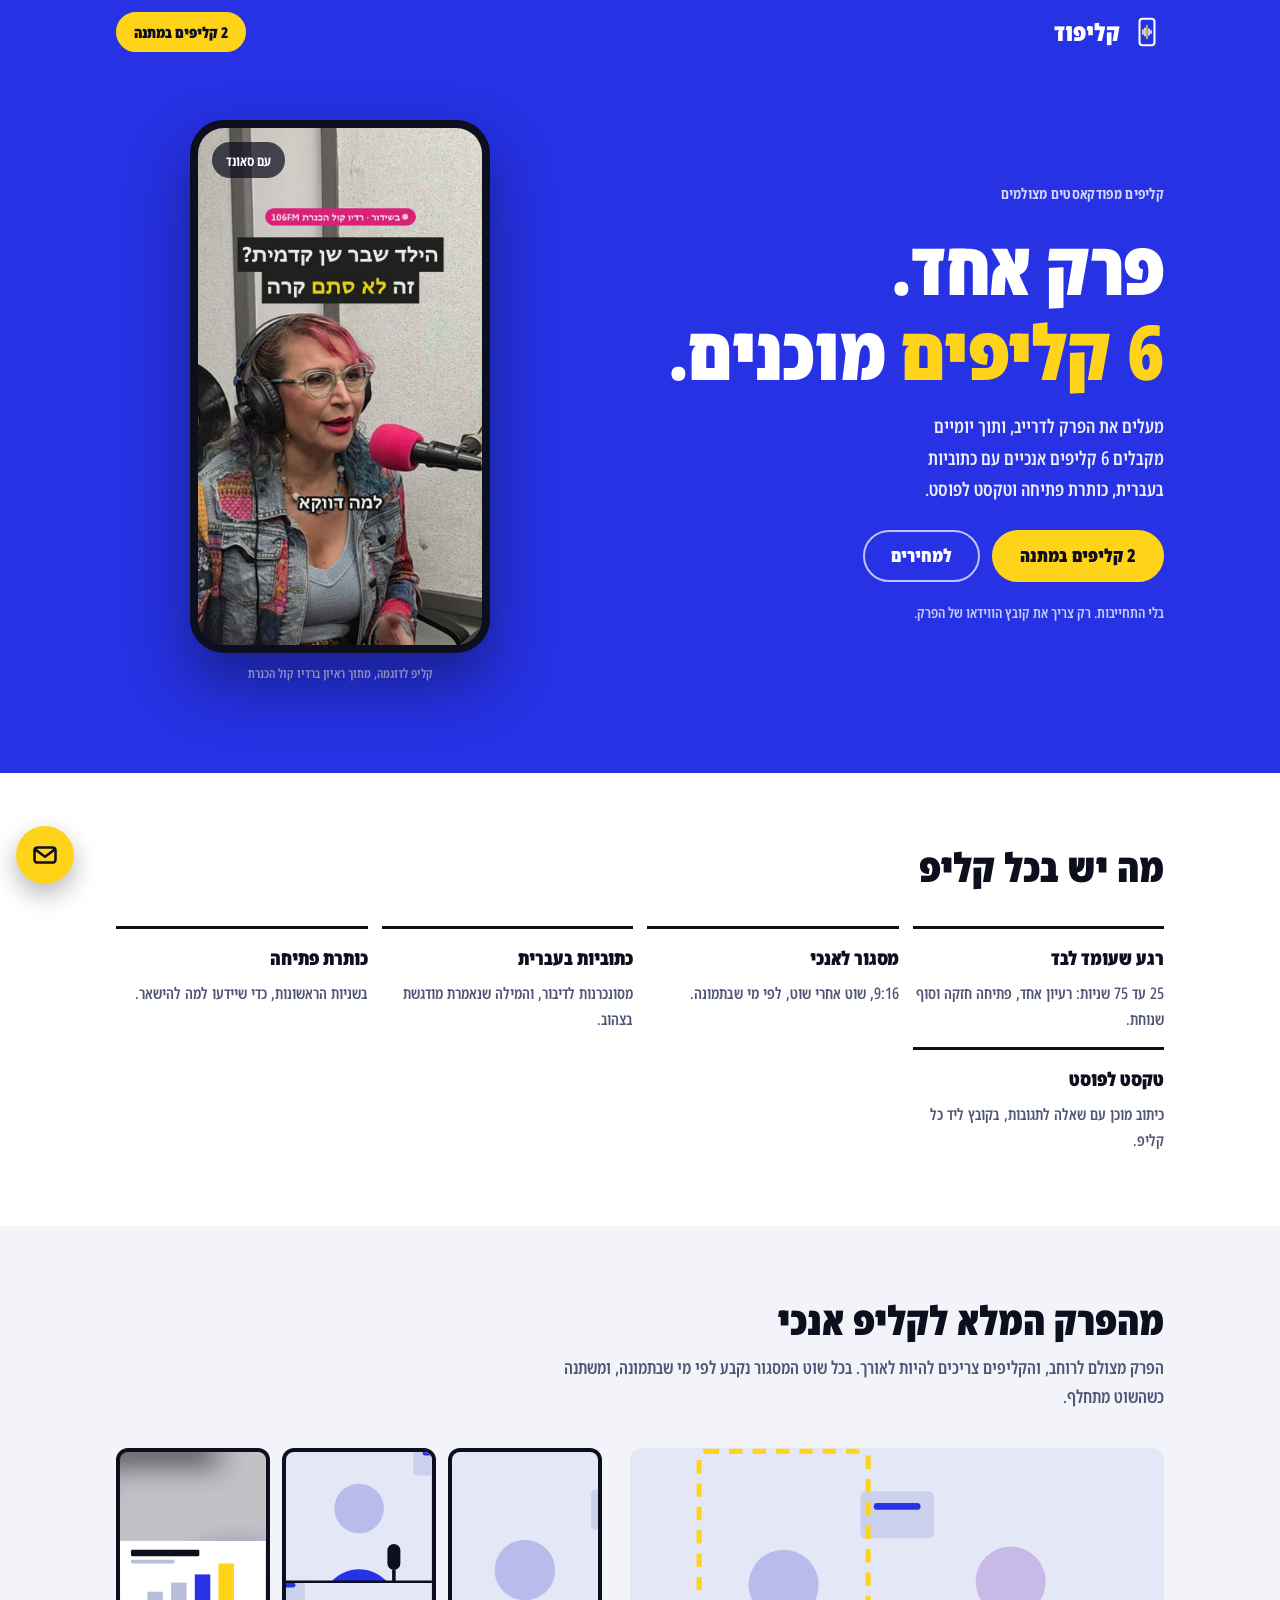
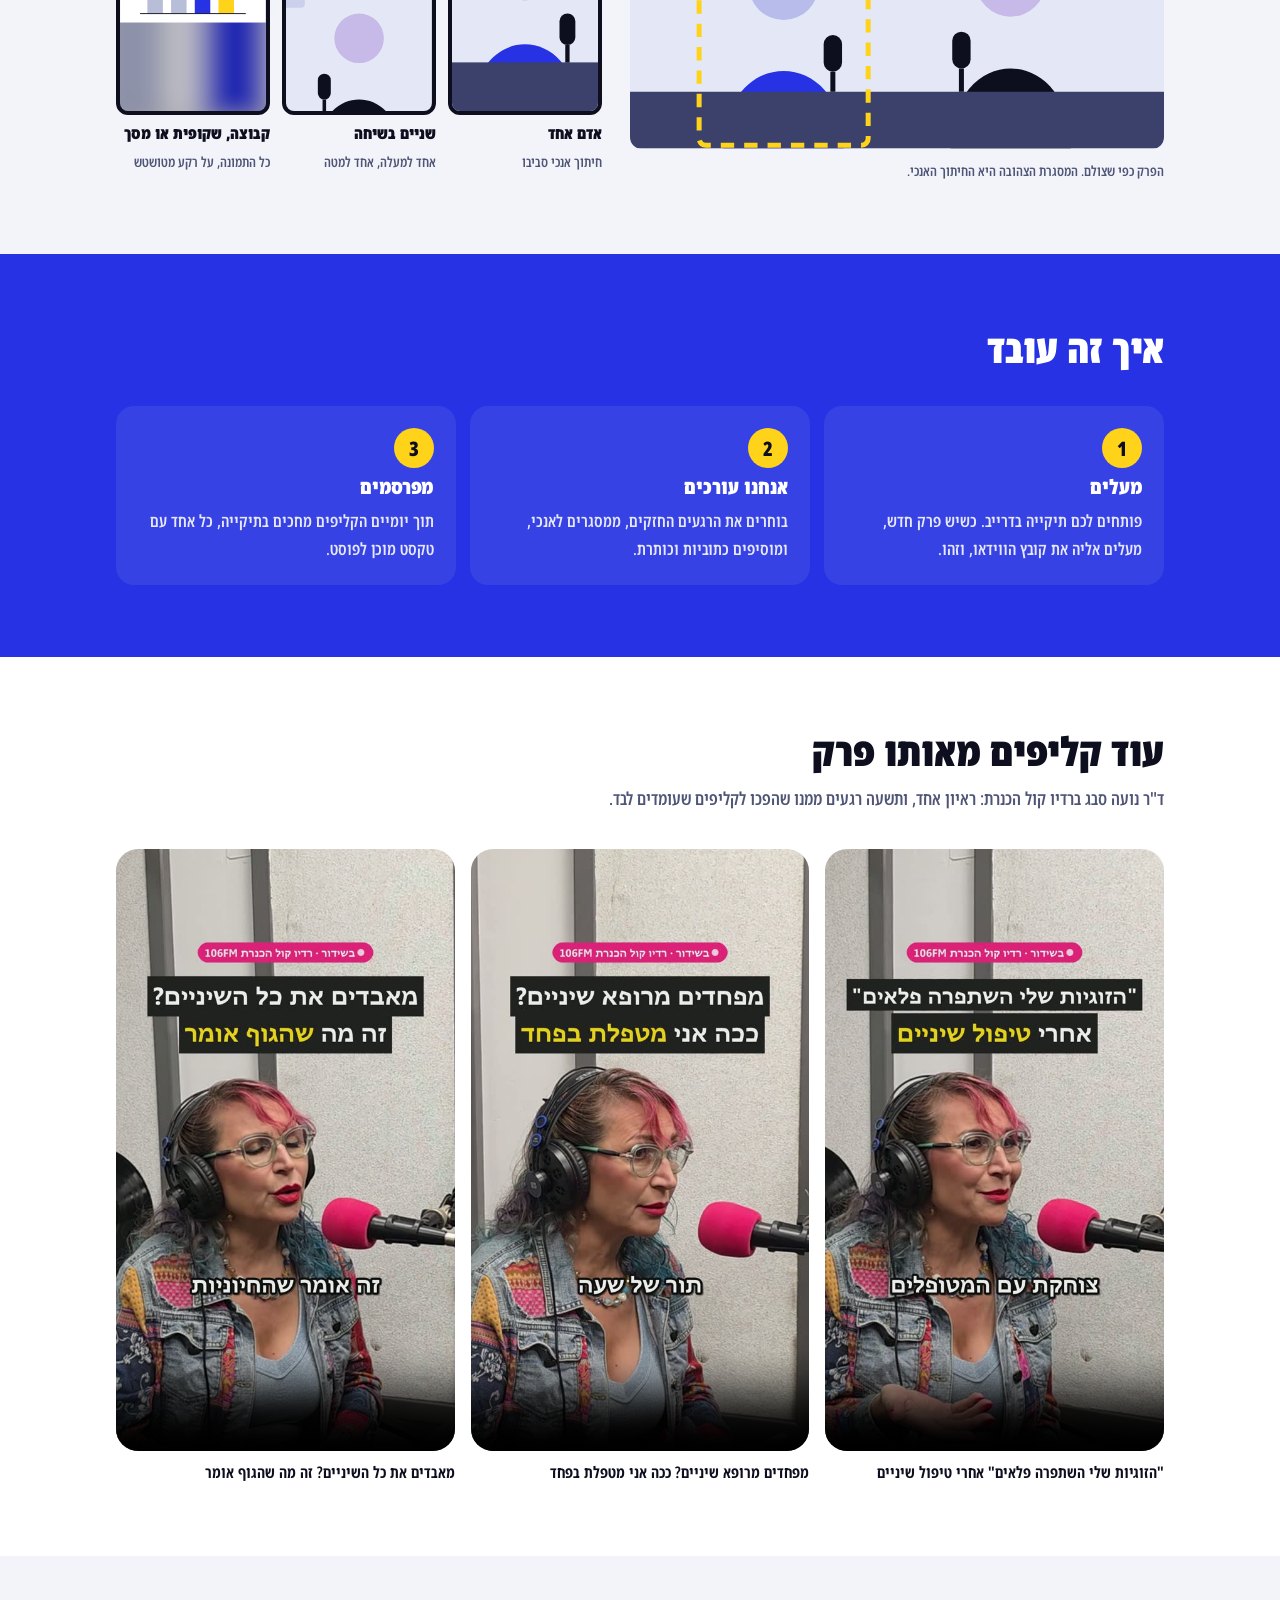
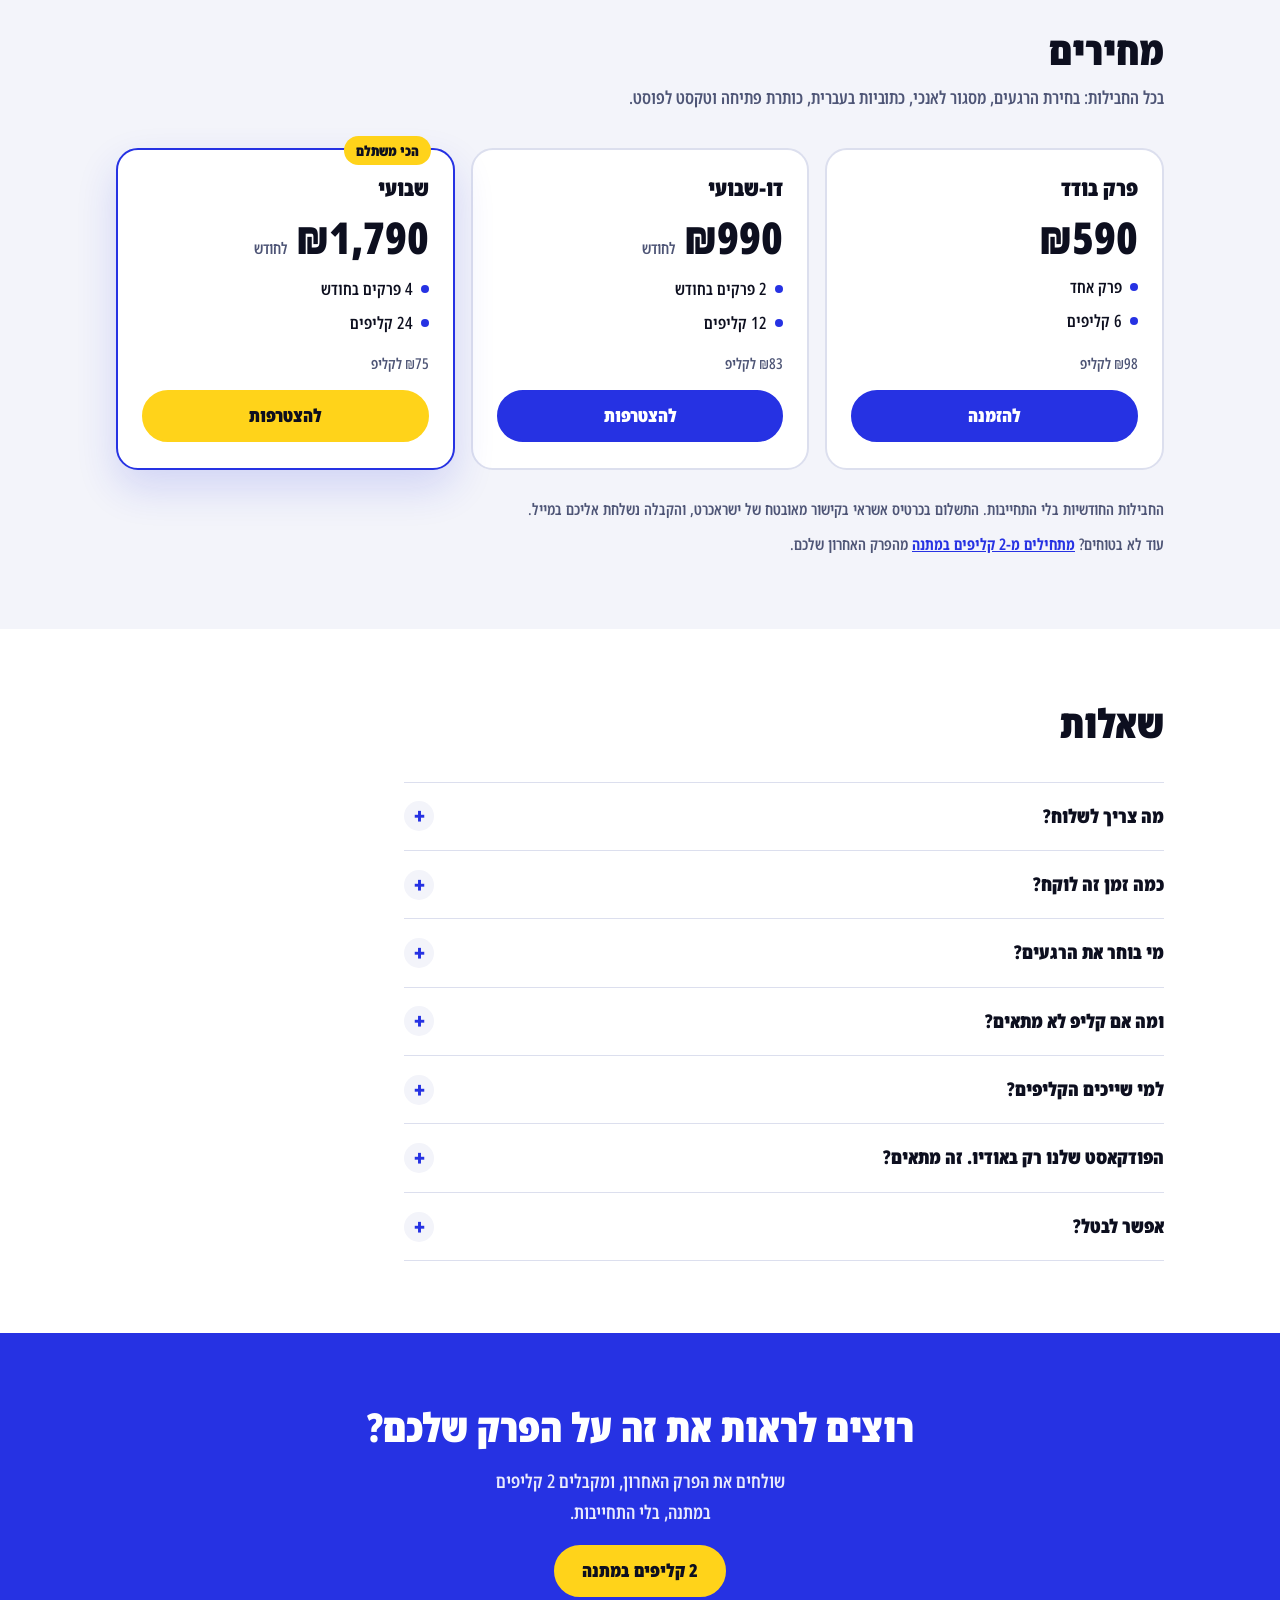
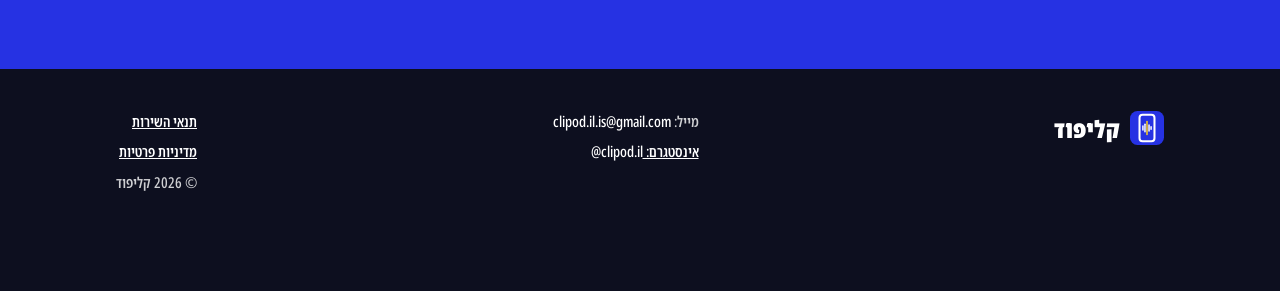
==== index.html @ c5bbbc9f "Show three more Radio Kinneret clips as samples Co-Authored-By: Claude Opus 5.5 <noreply@anthropic.c" ====
<!doctype html>
<html lang="he" dir="rtl">
<head>
<meta charset="utf-8">
<meta name="viewport" content="width=device-width, initial-scale=1, viewport-fit=cover">
<title>קליפוד | קליפים מפודקאסטים</title>
<meta name="description" content="פרק אחד מהפודקאסט, 6 קליפים אנכיים מוכנים לרילס: הרגעים החזקים, מסגור לאנכי, כתוביות בעברית, כותרת פתיחה וטקסט לפוסט. 2 קליפים ראשונים במתנה.">
<meta name="theme-color" content="#2632E3">
<!-- Link previews (WhatsApp, Facebook) need the full address of the image. -->
<meta property="og:type" content="website">
<meta property="og:locale" content="he_IL">
<meta property="og:title" content="קליפוד | פרק אחד. 6 קליפים מוכנים.">
<meta property="og:description" content="קליפים אנכיים מפודקאסטים מצולמים, עם כתוביות בעברית. 2 קליפים ראשונים במתנה.">
<meta property="og:image" content="https://itaysebag.github.io/clipod/img/og.png">
<meta property="og:url" content="https://itaysebag.github.io/clipod/">
<meta property="og:image:width" content="1200">
<meta property="og:image:height" content="630">
<link rel="icon" href="img/mark.svg" type="image/svg+xml">
<link rel="preload" href="fonts/NotoSansHebrew-900.ttf" as="font" type="font/ttf" crossorigin>
<link rel="stylesheet" href="style.css">
</head>
<body>

<header class="topbar">
  <div class="wrap">
    <a class="brand" href="#top"><img src="img/mark.svg" alt="" width="34" height="34">קליפוד</a>
    <a class="btn small" data-demo href="mailto:clipod.il.is@gmail.com">2 קליפים במתנה</a>
  </div>
</header>

<main id="top">

<section class="hero">
  <div class="wrap">
    <div class="hero-copy">
      <p class="eyebrow">קליפים מפודקאסטים מצולמים</p>
      <h1>פרק אחד.<br><mark>6 קליפים</mark> מוכנים.</h1>
      <p class="sub">מעלים את הפרק לדרייב, ותוך יומיים מקבלים 6 קליפים אנכיים עם כתוביות בעברית, כותרת פתיחה וטקסט לפוסט.</p>
      <div class="ctas">
        <a class="btn" data-demo href="mailto:clipod.il.is@gmail.com">2 קליפים במתנה</a>
        <a class="btn ghost" href="#prices">למחירים</a>
      </div>
      <p class="fine">בלי התחייבות. רק צריך את קובץ הווידאו של הפרק.</p>
    </div>

    <figure class="phone">
      <div class="screen">
        <video id="sample" src="clips/radio.mp4" poster="img/radio-poster.jpg" autoplay muted loop playsinline
          aria-label="קליפ לדוגמה מפודקאסט: הילד שבר שן קדמית? זה לא סתם קרה"></video>
        <button class="sound" id="sound" type="button" aria-pressed="false">עם סאונד</button>
      </div>
      <figcaption>קליפ לדוגמה, מתוך ראיון ברדיו קול הכנרת</figcaption>
    </figure>
  </div>
</section>

<section class="band white" aria-labelledby="what-h">
  <div class="wrap">
    <div class="head"><h2 id="what-h">מה יש בכל קליפ</h2></div>
    <div class="features">
      <div class="feature"><b>רגע שעומד לבד</b><span>25 עד 75 שניות: רעיון אחד, פתיחה חזקה וסוף שנוחת.</span></div>
      <div class="feature"><b>מסגור לאנכי</b><span>9:16, שוט אחרי שוט, לפי מי שבתמונה.</span></div>
      <div class="feature"><b>כתוביות בעברית</b><span>מסונכרנות לדיבור, והמילה שנאמרת מודגשת בצהוב.</span></div>
      <div class="feature"><b>כותרת פתיחה</b><span>בשניות הראשונות, כדי שיידעו למה להישאר.</span></div>
      <div class="feature"><b>טקסט לפוסט</b><span>כיתוב מוכן עם שאלה לתגובות, בקובץ ליד כל קליפ.</span></div>
    </div>
  </div>
</section>

<section class="band light" aria-labelledby="frame-h">
  <div class="wrap">
    <div class="head">
      <h2 id="frame-h">מהפרק המלא לקליפ אנכי</h2>
      <p>הפרק מצולם לרוחב, והקליפים צריכים להיות לאורך. בכל שוט המסגור נקבע לפי מי שבתמונה, ומשתנה כשהשוט מתחלף.</p>
    </div>

    <svg width="0" height="0" style="position:absolute" aria-hidden="true" focusable="false">
      <defs>
        <symbol id="scene" viewBox="0 0 320 180">
          <rect width="320" height="180" fill="#E4E7F6"/>
          <rect x="138" y="26" width="44" height="28" rx="3" fill="#CBD0EC"/>
          <rect x="146" y="33" width="28" height="4" rx="2" fill="#2632E3"/>
          <path d="M56 180 C56 118 128 118 128 180 Z" fill="#2632E3"/>
          <circle cx="92" cy="82" r="21" fill="#B7BCEB"/>
          <path d="M192 180 C192 116 264 116 264 180 Z" fill="#0D0F1F"/>
          <circle cx="228" cy="80" r="21" fill="#C7B9E8"/>
          <rect y="146" width="320" height="34" fill="#3B416B"/>
          <rect x="116" y="112" width="11" height="22" rx="5.5" fill="#0D0F1F"/>
          <line x1="121.5" y1="134" x2="121.5" y2="146" stroke="#0D0F1F" stroke-width="3"/>
          <rect x="193" y="110" width="11" height="22" rx="5.5" fill="#0D0F1F"/>
          <line x1="198.5" y1="132" x2="198.5" y2="146" stroke="#0D0F1F" stroke-width="3"/>
        </symbol>
        <symbol id="slide" viewBox="0 0 320 180">
          <rect width="320" height="180" fill="#FFFFFF"/>
          <rect x="24" y="20" width="150" height="14" rx="3" fill="#0D0F1F"/>
          <rect x="24" y="42" width="96" height="8" rx="3" fill="#B8BDD8"/>
          <rect x="60" y="112" width="34" height="48" fill="#B8BDD8"/>
          <rect x="112" y="92" width="34" height="68" fill="#B8BDD8"/>
          <rect x="164" y="74" width="34" height="86" fill="#2632E3"/>
          <rect x="216" y="50" width="34" height="110" fill="#FFD31A"/>
          <line x1="44" y1="160" x2="276" y2="160" stroke="#0D0F1F" stroke-width="2"/>
        </symbol>
        <filter id="soft" x="-20%" y="-20%" width="140%" height="140%"><feGaussianBlur stdDeviation="7"/></filter>
      </defs>
    </svg>

    <div class="reframe">
      <figure class="wide" style="margin:0">
        <svg viewBox="0 0 320 180" role="img" aria-label="פריים מהפרק המלא, מצולם לרוחב: שני אנשים ליד שולחן עם מיקרופונים">
          <use href="#scene" width="320" height="180"/>
          <rect x="41.4" y="2" width="101.25" height="176" fill="none" stroke="#FFD31A" stroke-width="3" stroke-dasharray="8 6" rx="4"/>
        </svg>
        <figcaption class="cap">הפרק כפי שצולם. המסגרת הצהובה היא החיתוך האנכי.</figcaption>
      </figure>

      <div class="outs">
        <div class="out">
          <svg viewBox="41.4 0 101.25 180" role="img" aria-label="קליפ אנכי ממוקד באדם אחד"><use href="#scene" width="320" height="180"/></svg>
          <b>אדם אחד</b><span>חיתוך אנכי סביבו</span>
        </div>
        <div class="out">
          <svg viewBox="0 0 90 160" role="img" aria-label="קליפ אנכי עם שני הדוברים, אחד מעל השני">
            <svg x="0" y="0" width="90" height="80" viewBox="30 34 123.75 110" preserveAspectRatio="xMidYMid slice"><use href="#scene" width="320" height="180"/></svg>
            <svg x="0" y="80" width="90" height="80" viewBox="166 32 123.75 110" preserveAspectRatio="xMidYMid slice"><use href="#scene" width="320" height="180"/></svg>
            <line x1="0" y1="80" x2="90" y2="80" stroke="#0D0F1F" stroke-width="1.5"/>
          </svg>
          <b>שניים בשיחה</b><span>אחד למעלה, אחד למטה</span>
        </div>
        <div class="out">
          <svg viewBox="0 0 90 160" role="img" aria-label="קליפ אנכי עם שקופית שלמה במרכז, על רקע מטושטש שלה">
            <svg x="-30" y="-10" width="150" height="180" viewBox="100 0 120 180" preserveAspectRatio="xMidYMid slice"><g filter="url(#soft)"><use href="#slide" width="320" height="180"/></g></svg>
            <rect width="90" height="160" fill="#0D0F1F" opacity="0.25"/>
            <svg x="0" y="54.7" width="90" height="50.6" viewBox="0 0 320 180"><use href="#slide" width="320" height="180"/></svg>
          </svg>
          <b>קבוצה, שקופית או מסך</b><span>כל התמונה, על רקע מטושטש</span>
        </div>
      </div>
    </div>
  </div>
</section>

<section class="band blue" aria-labelledby="how-h">
  <div class="wrap">
    <div class="head"><h2 id="how-h">איך זה עובד</h2></div>
    <ol class="steps">
      <li><h3>מעלים</h3><p>פותחים לכם תיקייה בדרייב. כשיש פרק חדש, מעלים אליה את קובץ הווידאו, וזהו.</p></li>
      <li><h3>אנחנו עורכים</h3><p>בוחרים את הרגעים החזקים, ממסגרים לאנכי, ומוסיפים כתוביות וכותרת.</p></li>
      <li><h3>מפרסמים</h3><p>תוך יומיים הקליפים מחכים בתיקייה, כל אחד עם טקסט מוכן לפוסט.</p></li>
    </ol>
  </div>
</section>

<!-- Samples: finished clips from one episode. Each loads only when it's played (under 8 MB each). -->
<section class="band white" id="samples" aria-labelledby="samples-h">
  <div class="wrap">
    <div class="head">
      <h2 id="samples-h">עוד קליפים מאותו פרק</h2>
      <p>ד"ר נועה סבג ברדיו קול הכנרת: ראיון אחד, ותשעה רגעים ממנו שהפכו לקליפים שעומדים לבד.</p>
    </div>
    <div class="samples">
      <figure class="sample">
        <video src="clips/relationship.mp4" poster="img/relationship.jpg" playsinline controls preload="none"></video>
        <figcaption>"הזוגיות שלי השתפרה פלאים" אחרי טיפול שיניים</figcaption>
      </figure>
      <figure class="sample">
        <video src="clips/fear.mp4" poster="img/fear.jpg" playsinline controls preload="none"></video>
        <figcaption>מפחדים מרופא שיניים? ככה אני מטפלת בפחד</figcaption>
      </figure>
      <figure class="sample">
        <video src="clips/all-teeth.mp4" poster="img/all-teeth.jpg" playsinline controls preload="none"></video>
        <figcaption>מאבדים את כל השיניים? זה מה שהגוף אומר</figcaption>
      </figure>
    </div>
  </div>
</section>

<section class="band light" id="prices" aria-labelledby="prices-h">
  <div class="wrap">
    <div class="head">
      <h2 id="prices-h">מחירים</h2>
      <p>בכל החבילות: בחירת הרגעים, מסגור לאנכי, כתוביות בעברית, כותרת פתיחה וטקסט לפוסט.</p>
    </div>
    <div class="plans">
      <div class="plan">
        <h3>פרק בודד</h3>
        <div class="price"><b>₪590</b></div>
        <ul><li>פרק אחד</li><li>6 קליפים</li></ul>
        <p class="per">₪98 לקליפ</p>
        <a class="btn dark" data-pay="single" data-name="פרק בודד" href="mailto:clipod.il.is@gmail.com">להזמנה</a>
      </div>
      <div class="plan">
        <h3>דו-שבועי</h3>
        <div class="price"><b>₪990</b><span>לחודש</span></div>
        <ul><li>2 פרקים בחודש</li><li>12 קליפים</li></ul>
        <p class="per">₪83 לקליפ</p>
        <a class="btn dark" data-pay="biweekly" data-name="דו-שבועי" href="mailto:clipod.il.is@gmail.com">להצטרפות</a>
      </div>
      <div class="plan best">
        <span class="badge">הכי משתלם</span>
        <h3>שבועי</h3>
        <div class="price"><b>₪1,790</b><span>לחודש</span></div>
        <ul><li>4 פרקים בחודש</li><li>24 קליפים</li></ul>
        <p class="per">₪75 לקליפ</p>
        <a class="btn" data-pay="weekly" data-name="שבועי" href="mailto:clipod.il.is@gmail.com">להצטרפות</a>
      </div>
    </div>
    <div class="after-plans">
      <p>החבילות החודשיות בלי התחייבות. התשלום בכרטיס אשראי בקישור מאובטח של ישראכרט, והקבלה נשלחת אליכם במייל.</p>
      <p>עוד לא בטוחים? <a data-demo href="mailto:clipod.il.is@gmail.com">מתחילים מ-2 קליפים במתנה</a> מהפרק האחרון שלכם.</p>
    </div>
  </div>
</section>

<section class="band white" aria-labelledby="faq-h">
  <div class="wrap">
    <div class="head"><h2 id="faq-h">שאלות</h2></div>
    <div class="faq">
      <details><summary>מה צריך לשלוח?</summary><p>את קובץ הווידאו של הפרק, באיכות הכי גבוהה שיש. אורך הפרק לא משנה.</p></details>
      <details><summary>כמה זמן זה לוקח?</summary><p>עד יומיים מהרגע שהפרק עלה לתיקייה.</p></details>
      <details><summary>מי בוחר את הרגעים?</summary><p>אנחנו. מחפשים רגעים שעומדים לבד: רעיון אחד, פתיחה חזקה וסוף שנוחת. מדלגים על פתיחים, על פרסומות ועל מה שעלול להביך אורח כשהוא מחוץ להקשר.</p></details>
      <details><summary>ומה אם קליפ לא מתאים?</summary><p>כותבים לנו, ומחליפים אותו ברגע אחר מאותו פרק.</p></details>
      <details><summary>למי שייכים הקליפים?</summary><p>לכם. מפרסמים איפה שרוצים: אינסטגרם, טיקטוק, יוטיוב שורטס או לינקדאין.</p></details>
      <details><summary>הפודקאסט שלנו רק באודיו. זה מתאים?</summary><p>עוד לא. כרגע אנחנו עובדים רק עם פרקים מצולמים.</p></details>
      <details><summary>אפשר לבטל?</summary><p>כן. מבטלים חבילה חודשית מתי שרוצים, והביטול חל מהחיוב הבא.</p></details>
    </div>
  </div>
</section>

<section class="band blue last" aria-labelledby="last-h">
  <div class="wrap">
    <h2 id="last-h">רוצים לראות את זה על הפרק שלכם?</h2>
    <p>שולחים את הפרק האחרון, ומקבלים 2 קליפים במתנה, בלי התחייבות.</p>
    <a class="btn" data-demo href="mailto:clipod.il.is@gmail.com">2 קליפים במתנה</a>
  </div>
</section>

</main>

<footer>
  <div class="wrap">
    <a class="brand" href="#top"><img src="img/mark.svg" alt="" width="34" height="34">קליפוד</a>
    <ul>
      <li>מייל: <a data-email href="mailto:clipod.il.is@gmail.com"><span class="ltr">clipod.il.is@gmail.com</span></a></li>
      <li><a href="https://www.instagram.com/clipod.il/" target="_blank" rel="noopener">אינסטגרם: <span class="ltr">@clipod.il</span></a></li>
    </ul>
    <ul>
      <li><a href="terms.html">תנאי השירות</a></li>
      <li><a href="privacy.html">מדיניות פרטיות</a></li>
      <li>© 2026 קליפוד</li>
    </ul>
  </div>
</footer>

<a class="contact" data-ask href="mailto:clipod.il.is@gmail.com" aria-label="שליחת מייל לקליפוד">
  <svg viewBox="0 0 24 24" fill="none" stroke="currentColor" stroke-width="2.2" stroke-linejoin="round" aria-hidden="true">
    <rect x="3" y="5.5" width="18" height="13" rx="2.5"/>
    <path d="M4 7.5l8 6 8-6" stroke-linecap="round"/>
  </svg>
</a>

<script>
  // Fill these in as they exist. An empty link falls back to an email to the business with the right subject.
  var CONFIG = {
    email: 'clipod.il.is@gmail.com',
    demoForm: '',          // the Google Form for the free demo
    pay: {
      single: '',          // Isracard 360 link, ₪590
      biweekly: '',        // Isracard 360 link, ₪990 a month
      weekly: ''           // Isracard 360 link, ₪1,790 a month
    }
  };

  function mail(subject, body) {
    return 'mailto:' + CONFIG.email + '?subject=' + encodeURIComponent(subject) + (body ? '&body=' + encodeURIComponent(body) : '');
  }
  // A web link opens in a new tab; an email link opens the mail app.
  function point(a, url) {
    a.href = url;
    if (/^https?:/.test(url)) { a.target = '_blank'; a.rel = 'noopener'; }
  }

  document.querySelectorAll('[data-demo]').forEach(function (a) {
    point(a, CONFIG.demoForm || mail('2 קליפים במתנה',
      'היי,\nאשמח ל-2 קליפים במתנה מהפרק האחרון של הפודקאסט שלנו.\n\nשם הפודקאסט:\nקישור לקובץ הווידאו של הפרק (דרייב, WeTransfer או יוטיוב):\n'));
  });
  document.querySelectorAll('[data-pay]').forEach(function (a) {
    point(a, CONFIG.pay[a.dataset.pay] || mail('הצטרפות לחבילה ' + a.dataset.name,
      'היי,\nאשמח להצטרף לחבילה "' + a.dataset.name + '" של קליפוד.\n\nשם הפודקאסט:\n'));
  });
  document.querySelectorAll('[data-ask]').forEach(function (a) { point(a, mail('שאלה על קליפוד')); });
  document.querySelectorAll('[data-email]').forEach(function (a) {
    a.href = 'mailto:' + CONFIG.email;
    a.querySelector('span').textContent = CONFIG.email;
  });

  // The sample clip plays muted. Browsers allow sound only after a tap, so the button turns it on.
  var video = document.getElementById('sample');
  var sound = document.getElementById('sound');
  if (window.matchMedia('(prefers-reduced-motion: reduce)').matches) { video.removeAttribute('autoplay'); video.pause(); video.controls = true; }
  sound.addEventListener('click', function () {
    video.muted = !video.muted;
    if (!video.muted) { video.currentTime = 0; video.play(); }
    sound.textContent = video.muted ? 'עם סאונד' : 'בלי סאונד';
    sound.setAttribute('aria-pressed', String(!video.muted));
  });
</script>
</body>
</html>
---- style.css ----
/* קליפוד: ultramarine and caption yellow, the yellow of the spoken word in the clips' subtitles.
   One family (Noto Sans Hebrew, the clips' own subtitle font) in three weights. Mobile first, right to left. */
@font-face { font-family: "Noto Sans Hebrew"; font-weight: 500; font-display: swap; src: url("fonts/NotoSansHebrew-500.ttf") format("truetype"); }
@font-face { font-family: "Noto Sans Hebrew"; font-weight: 600; font-display: swap; src: url("fonts/NotoSansHebrew-600.ttf") format("truetype"); }
@font-face { font-family: "Noto Sans Hebrew"; font-weight: 900; font-display: swap; src: url("fonts/NotoSansHebrew-900.ttf") format("truetype"); }

:root {
  --blue: #2632E3;
  --blue-deep: #1A23B8;
  --yellow: #FFD31A;
  --ink: #0D0F1F;
  --paper: #F3F4FA;
  --white: #FFFFFF;
  --muted: #4E5576;
  --line: #DCDFEE;
  --font: "Noto Sans Hebrew", "Segoe UI", Arial, sans-serif;
  --gutter-r: max(16px, env(safe-area-inset-right, 0px));
  --gutter-l: max(16px, env(safe-area-inset-left, 0px));
}

* { box-sizing: border-box; }
html { scroll-behavior: smooth; -webkit-text-size-adjust: 100%; }
body { margin: 0; background: var(--paper); color: var(--ink); font-family: var(--font); font-weight: 500; font-size: 17px; line-height: 1.65; }
img, svg, video { max-width: 100%; display: block; }
h1, h2, h3 { font-weight: 900; line-height: 1.12; margin: 0; text-wrap: balance; }
h2 { font-size: clamp(28px, 6vw, 40px); }
h3 { font-size: 20px; }
p { margin: 0; }
a { color: inherit; }
mark { background: none; color: var(--yellow); }
:focus-visible { outline: 3px solid var(--yellow); outline-offset: 3px; border-radius: 4px; }
.light :focus-visible { outline-color: var(--blue); }

.wrap { max-width: 1080px; margin: 0 auto; padding-right: var(--gutter-r); padding-left: var(--gutter-l); }
.band { padding-block: 72px; }
.band.light { background: var(--paper); }
.band.white { background: var(--white); }
.band.blue { background: var(--blue); color: var(--white); }
.head { display: flex; flex-direction: column; gap: 10px; max-width: 640px; margin-bottom: 36px; }
.head p { color: var(--muted); font-size: 18px; }
.blue .head p { color: rgba(255, 255, 255, 0.86); }

/* Buttons */
.btn { display: inline-flex; align-items: center; justify-content: center; gap: 8px; min-height: 52px; padding: 0 26px; border-radius: 999px;
  background: var(--yellow); color: var(--ink); font-weight: 900; font-size: 18px; text-decoration: none; border: 2px solid var(--yellow);
  transition: transform 0.15s ease; }
.btn:hover { transform: translateY(-2px); }
.btn.ghost { background: transparent; color: var(--white); border-color: rgba(255, 255, 255, 0.7); }
.btn.dark { background: var(--blue); border-color: var(--blue); color: var(--white); }
.btn.small { min-height: 40px; padding: 0 16px; font-size: 15px; }

/* Top bar */
.topbar { position: sticky; top: env(safe-area-inset-top, 0px); z-index: 20; background: var(--blue); color: var(--white); }
.topbar .wrap { display: flex; align-items: center; justify-content: space-between; gap: 12px; min-height: 64px; }
.brand { display: inline-flex; align-items: center; gap: 10px; font-weight: 900; font-size: 24px; text-decoration: none; }
.brand img { width: 34px; height: 34px; }
body::before { content: ""; position: fixed; inset: 0 0 auto; height: env(safe-area-inset-top, 0px); background: var(--blue); z-index: 30; }

/* Hero */
.hero { background: var(--blue); color: var(--white); padding-block: 40px 64px; overflow: hidden; }
.hero .wrap { display: grid; gap: 40px; align-items: center; }
.hero-copy { display: flex; flex-direction: column; gap: 18px; min-width: 0; }
.eyebrow { font-weight: 600; font-size: 15px; letter-spacing: 0.02em; color: rgba(255, 255, 255, 0.8); }
.hero h1 { font-size: clamp(44px, 11vw, 76px); letter-spacing: -0.01em; }
.hero .sub { font-size: 19px; max-width: 34ch; color: rgba(255, 255, 255, 0.92); }
.ctas { display: flex; flex-wrap: wrap; gap: 12px; margin-top: 6px; }
.fine { font-size: 15px; color: rgba(255, 255, 255, 0.75); }
@media (min-width: 860px) {
  .hero { padding-block: 56px 88px; }
  .hero .wrap { grid-template-columns: minmax(0, 1.25fr) minmax(0, 1fr); }
}

/* Phone with the sample clip */
.phone { margin: 0 auto; width: min(300px, 78vw); display: flex; flex-direction: column; align-items: center; gap: 10px; }
.phone .screen { position: relative; width: 100%; aspect-ratio: 9 / 16; border-radius: 34px; overflow: hidden; background: #171B45;
  border: 8px solid var(--ink); box-shadow: 0 30px 60px rgba(8, 10, 40, 0.45); }
.phone .screen video { position: absolute; inset: 0; width: 100%; height: 100%; object-fit: cover; }
.sound { position: absolute; top: 14px; left: 14px; min-height: 36px; padding: 0 14px; border: 0; border-radius: 999px; cursor: pointer;
  background: rgba(13, 15, 31, 0.72); color: var(--white); font: 600 14px var(--font); }
.phone figcaption { font-size: 13px; color: rgba(255, 255, 255, 0.7); }

/* What every clip has */
.features { display: grid; gap: 14px; grid-template-columns: repeat(auto-fit, minmax(min(100%, 200px), 1fr)); }
.feature { display: flex; flex-direction: column; gap: 6px; padding-top: 14px; border-top: 3px solid var(--ink); min-width: 0; }
.feature b { font-weight: 900; font-size: 19px; }
.feature span { color: var(--muted); font-size: 16px; }

/* From the wide episode to vertical clips */
.reframe { display: grid; gap: 28px; }
.wide { display: flex; flex-direction: column; gap: 10px; min-width: 0; }
.wide svg { width: 100%; height: auto; border-radius: 12px; }
.outs { display: grid; grid-template-columns: repeat(3, minmax(0, 1fr)); gap: 12px; }
.out { display: flex; flex-direction: column; gap: 8px; min-width: 0; }
.out > svg { width: 100%; height: auto; border-radius: 12px; border: 4px solid var(--ink); background: var(--ink); }
.out b { font-weight: 900; font-size: 16px; line-height: 1.3; }
.out span { font-size: 14px; color: var(--muted); line-height: 1.45; }
.cap { font-size: 14px; color: var(--muted); }
@media (min-width: 860px) {
  .reframe { grid-template-columns: minmax(0, 1.1fr) minmax(0, 1fr); align-items: start; }
}

/* Steps */
.steps { list-style: none; margin: 0; padding: 0; display: grid; gap: 14px; grid-template-columns: repeat(auto-fit, minmax(min(100%, 260px), 1fr)); counter-reset: step; }
.steps li { background: rgba(255, 255, 255, 0.08); border-radius: 18px; padding: 22px; display: flex; flex-direction: column; gap: 8px; counter-increment: step; }
.steps li::before { content: counter(step); display: grid; place-items: center; width: 40px; height: 40px; border-radius: 50%; background: var(--yellow); color: var(--ink); font-weight: 900; font-size: 20px; }
.steps p { color: rgba(255, 255, 255, 0.88); }

/* Samples, shown once real clips exist */
.samples { display: grid; gap: 16px; grid-template-columns: repeat(auto-fit, minmax(min(100%, 220px), 1fr)); }
.sample { margin: 0; display: flex; flex-direction: column; gap: 10px; min-width: 0; }
.samples video { width: 100%; max-width: 100%; aspect-ratio: 9 / 16; object-fit: cover; border-radius: 22px; background: var(--ink); }
.sample figcaption { font-weight: 600; font-size: 16px; line-height: 1.4; }

/* Prices */
.plans { display: grid; gap: 16px; grid-template-columns: repeat(auto-fit, minmax(min(100%, 280px), 1fr)); align-items: stretch; }
.plan { position: relative; background: var(--white); border: 2px solid var(--line); border-radius: 22px; padding: 26px 24px; display: flex; flex-direction: column; gap: 14px; }
.plan.best { border-color: var(--blue); box-shadow: 0 18px 40px rgba(38, 50, 227, 0.16); }
.badge { position: absolute; top: -14px; right: 22px; background: var(--yellow); color: var(--ink); font-weight: 900; font-size: 14px; padding: 3px 12px; border-radius: 999px; }
.plan h3 { font-size: 22px; }
.price { display: flex; align-items: baseline; gap: 8px; font-variant-numeric: tabular-nums; }
.price b { font-weight: 900; font-size: 44px; line-height: 1; }
.price span { color: var(--muted); font-size: 16px; }
.plan ul { list-style: none; margin: 0; padding: 0; display: flex; flex-direction: column; gap: 6px; flex: 1; }
.plan li { display: flex; gap: 8px; }
.plan li::before { content: ""; flex: none; width: 8px; height: 8px; margin-top: 10px; border-radius: 50%; background: var(--blue); }
.per { font-size: 15px; color: var(--muted); }
.plan .btn { width: 100%; }
.after-plans { margin-top: 26px; display: flex; flex-direction: column; gap: 8px; color: var(--muted); font-size: 16px; }
.after-plans a { color: var(--blue); font-weight: 600; }

/* Questions */
.faq { display: flex; flex-direction: column; max-width: 760px; }
.faq details { border-top: 1px solid var(--line); }
.faq details:last-child { border-bottom: 1px solid var(--line); }
.faq summary { cursor: pointer; list-style: none; display: flex; justify-content: space-between; align-items: center; gap: 16px; padding: 18px 0; font-weight: 900; font-size: 19px; }
.faq summary::-webkit-details-marker { display: none; }
.faq summary::after { content: "+"; flex: none; width: 30px; height: 30px; display: grid; place-items: center; border-radius: 50%; background: var(--paper); color: var(--blue); font-size: 22px; line-height: 1; }
.faq details[open] summary::after { content: "−"; }
.faq details p { padding-bottom: 18px; color: var(--muted); max-width: 62ch; }

/* Last call */
.last { text-align: center; }
.last .wrap { display: flex; flex-direction: column; align-items: center; gap: 16px; }
.last p { font-size: 19px; color: rgba(255, 255, 255, 0.9); max-width: 40ch; }

/* Footer */
footer { background: var(--ink); color: rgba(255, 255, 255, 0.8); padding-block: 40px calc(96px + env(safe-area-inset-bottom, 0px)); font-size: 15px; }
footer .wrap { display: flex; flex-wrap: wrap; gap: 20px 40px; justify-content: space-between; align-items: flex-start; }
footer .brand { color: var(--white); }
footer ul { list-style: none; margin: 0; padding: 0; display: flex; flex-direction: column; gap: 6px; }
footer a { color: var(--white); }
.ltr { direction: ltr; unicode-bidi: isolate; display: inline-block; }

/* Email button, bottom left */
.contact { position: fixed; z-index: 25; left: calc(16px + env(safe-area-inset-left, 0px)); bottom: calc(16px + env(safe-area-inset-bottom, 0px));
  width: 58px; height: 58px; border-radius: 50%; display: grid; place-items: center; background: var(--yellow); color: var(--ink);
  box-shadow: 0 10px 24px rgba(13, 15, 31, 0.3); }
.contact svg { width: 28px; height: 28px; }

/* Legal pages */
.doc { max-width: 720px; margin: 0 auto; padding-block: 48px 72px; padding-right: var(--gutter-r); padding-left: var(--gutter-l); display: flex; flex-direction: column; gap: 14px; }
.doc h1 { font-size: clamp(32px, 7vw, 44px); }
.doc h2 { font-size: 22px; margin-top: 18px; }
.doc .muted { color: var(--muted); }
.doc ul { margin: 0; padding-right: 22px; display: flex; flex-direction: column; gap: 6px; }
.doc a { color: var(--blue); }

@media (prefers-reduced-motion: reduce) {
  html { scroll-behavior: auto; }
  .btn { transition: none; }
}
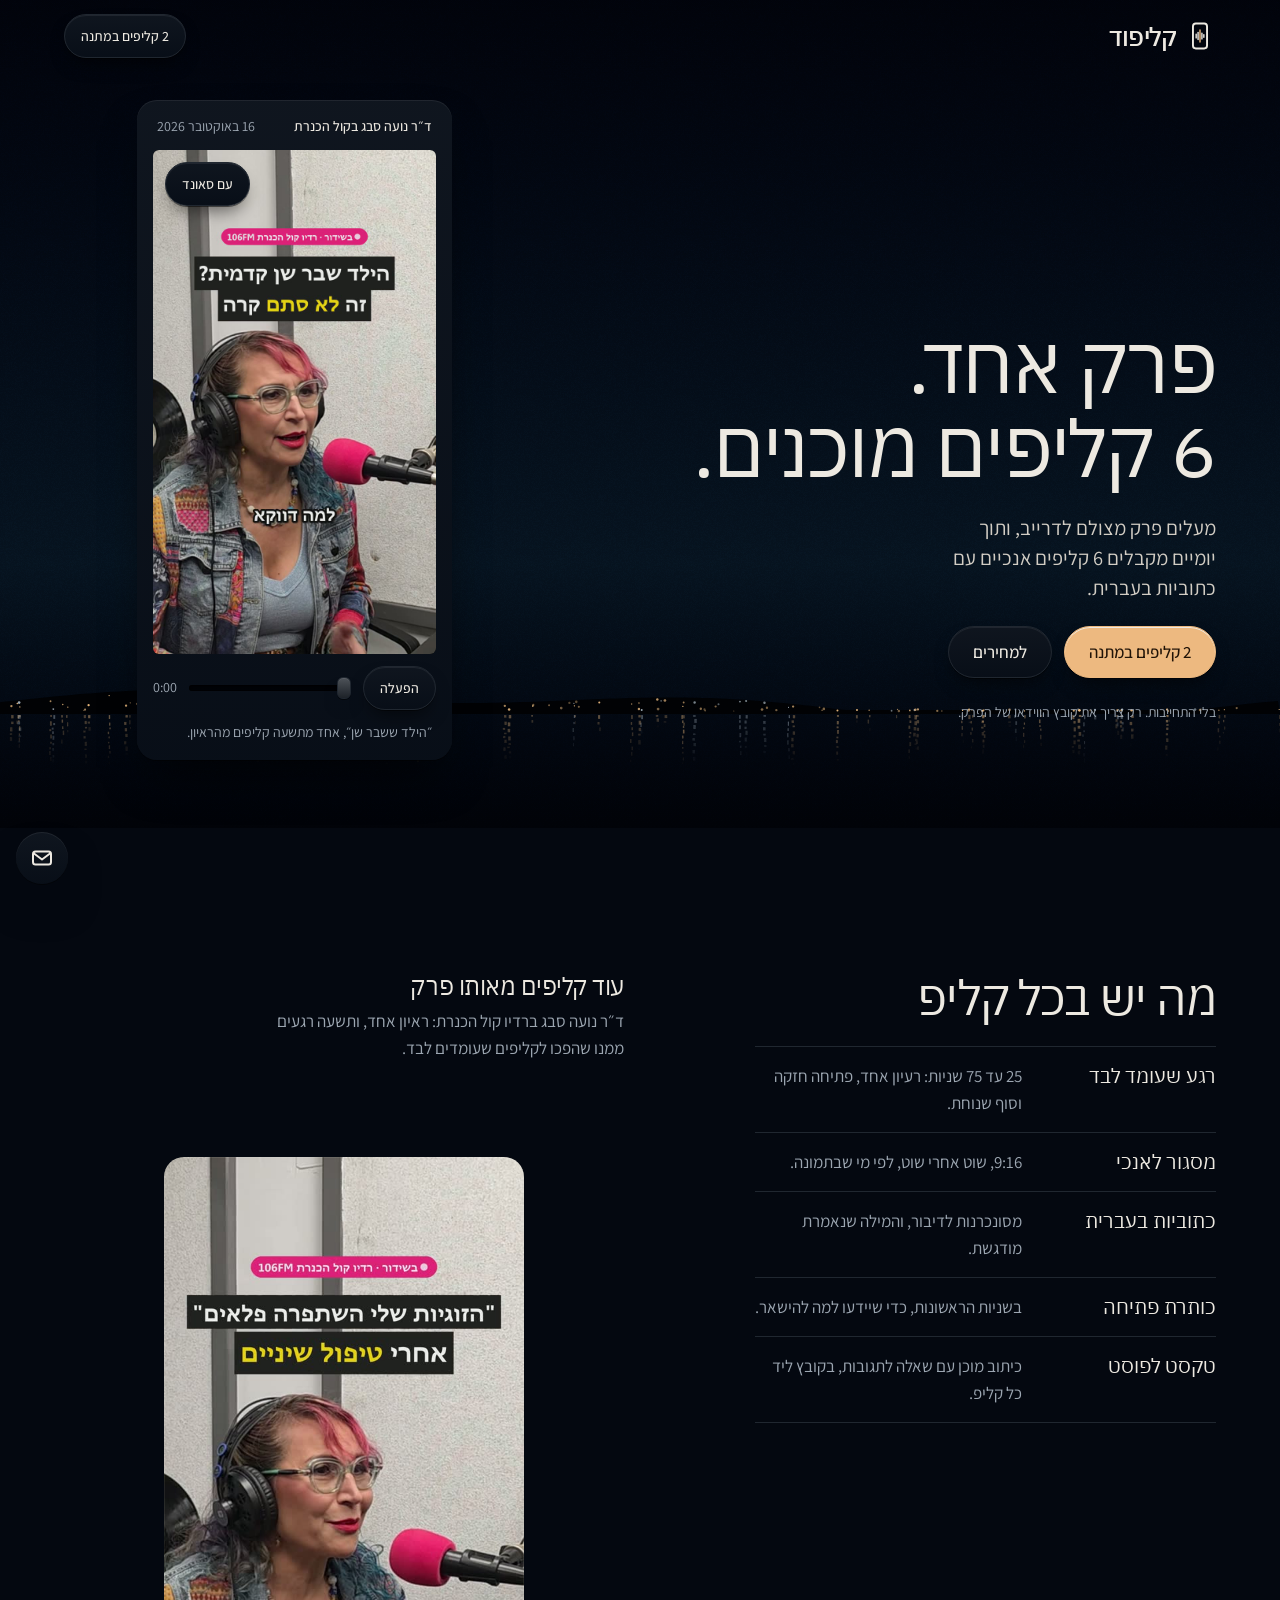
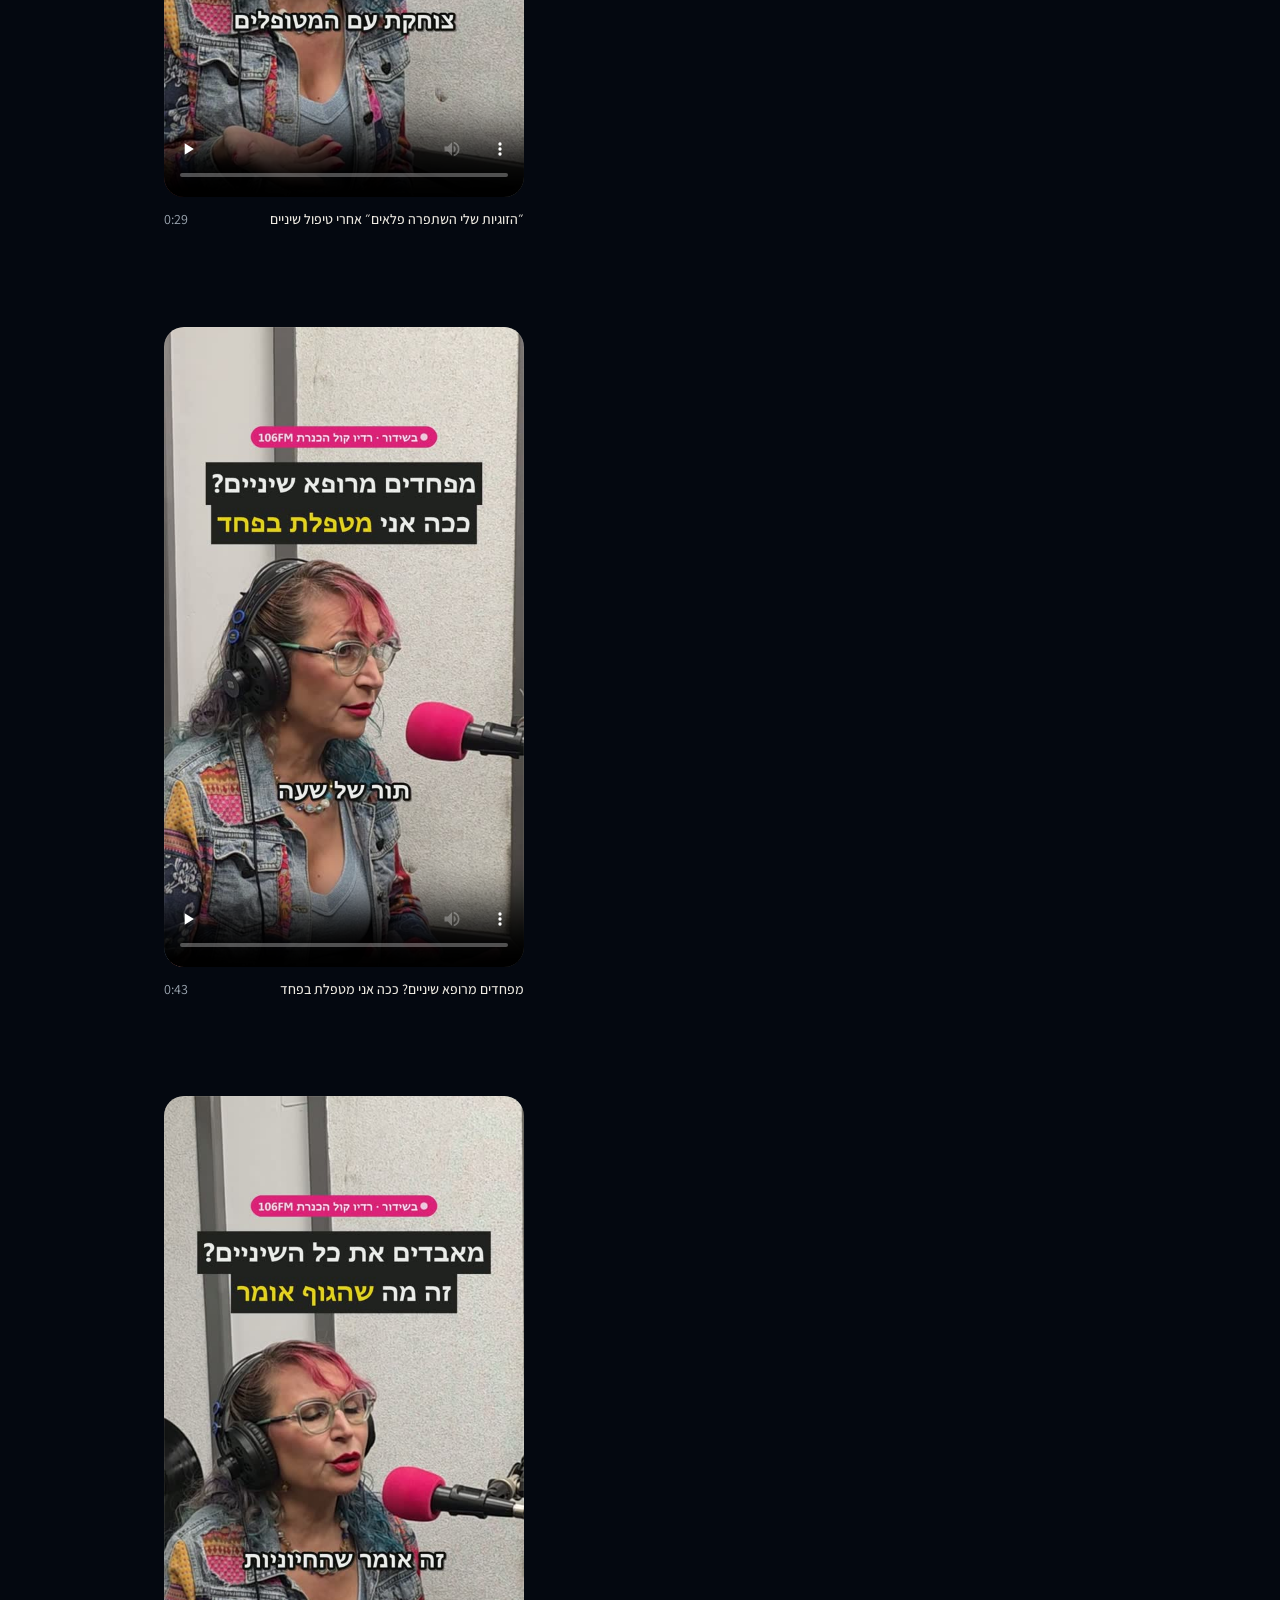
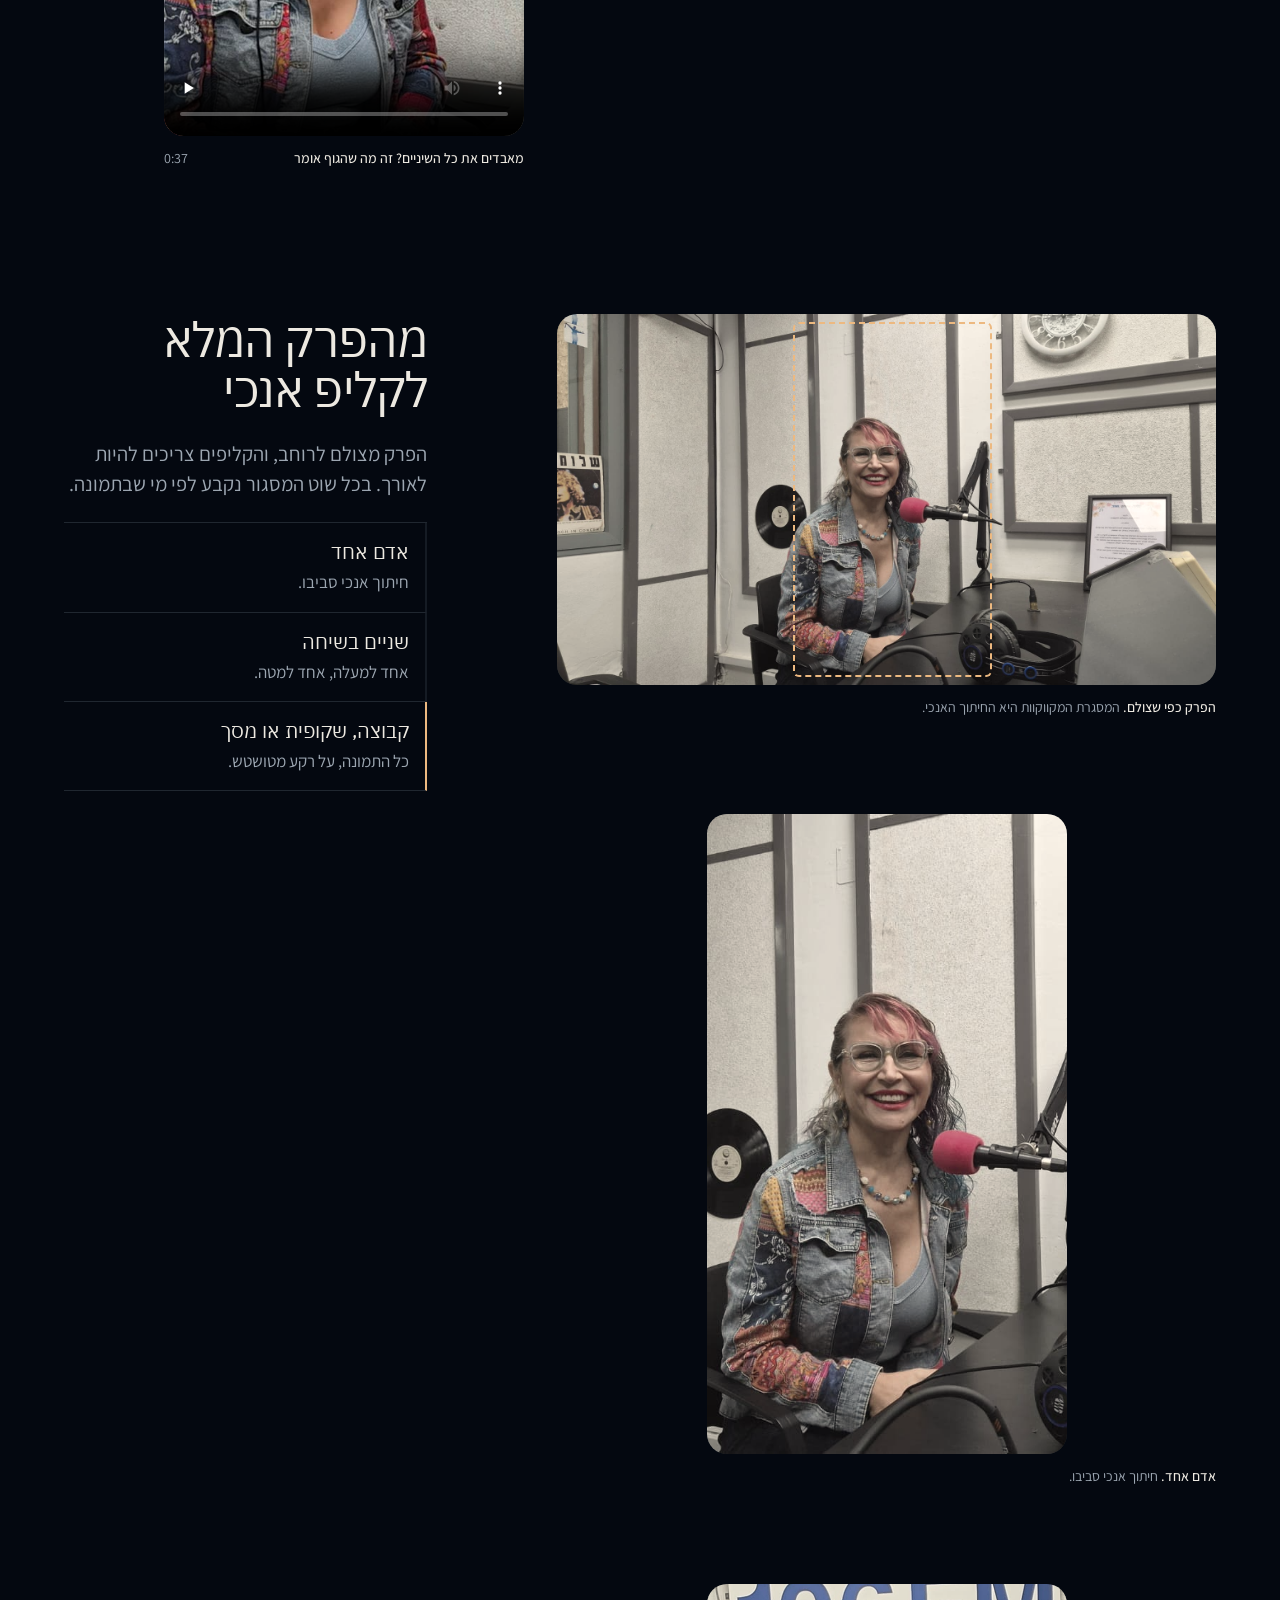
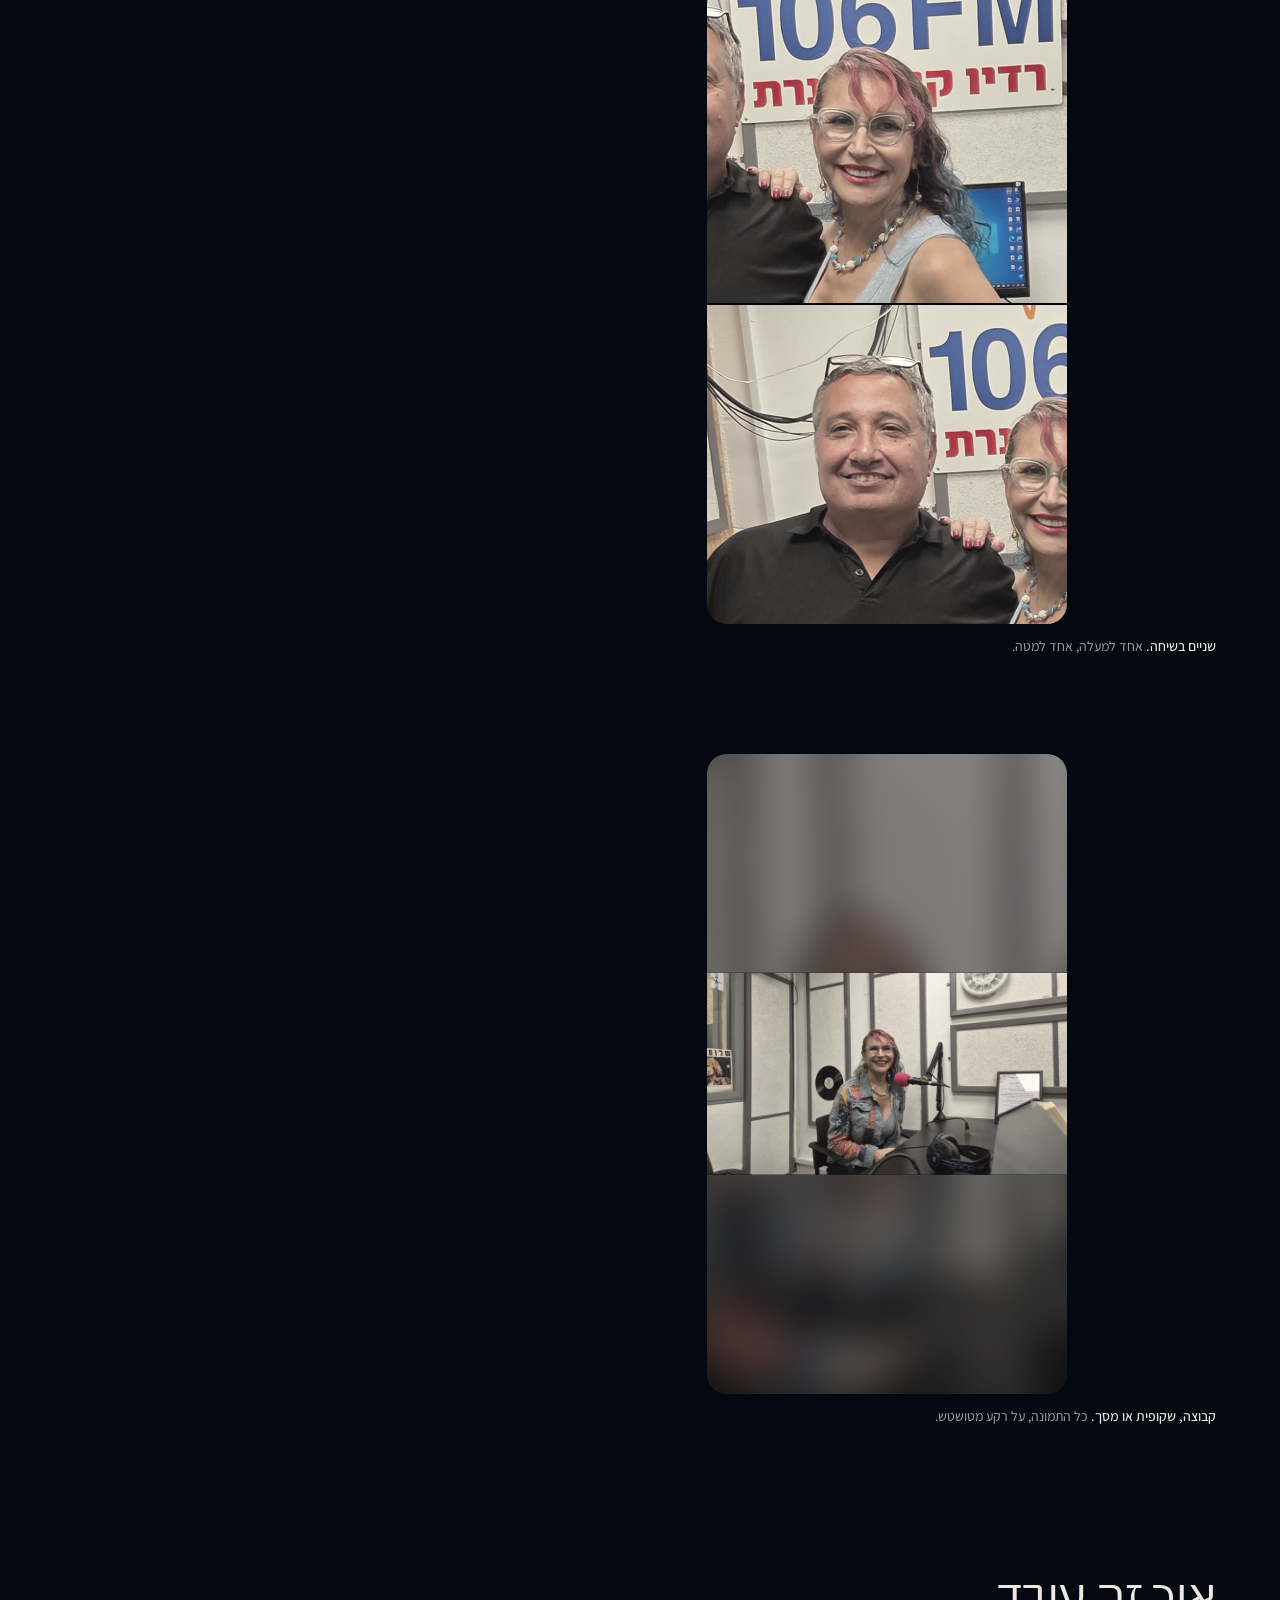
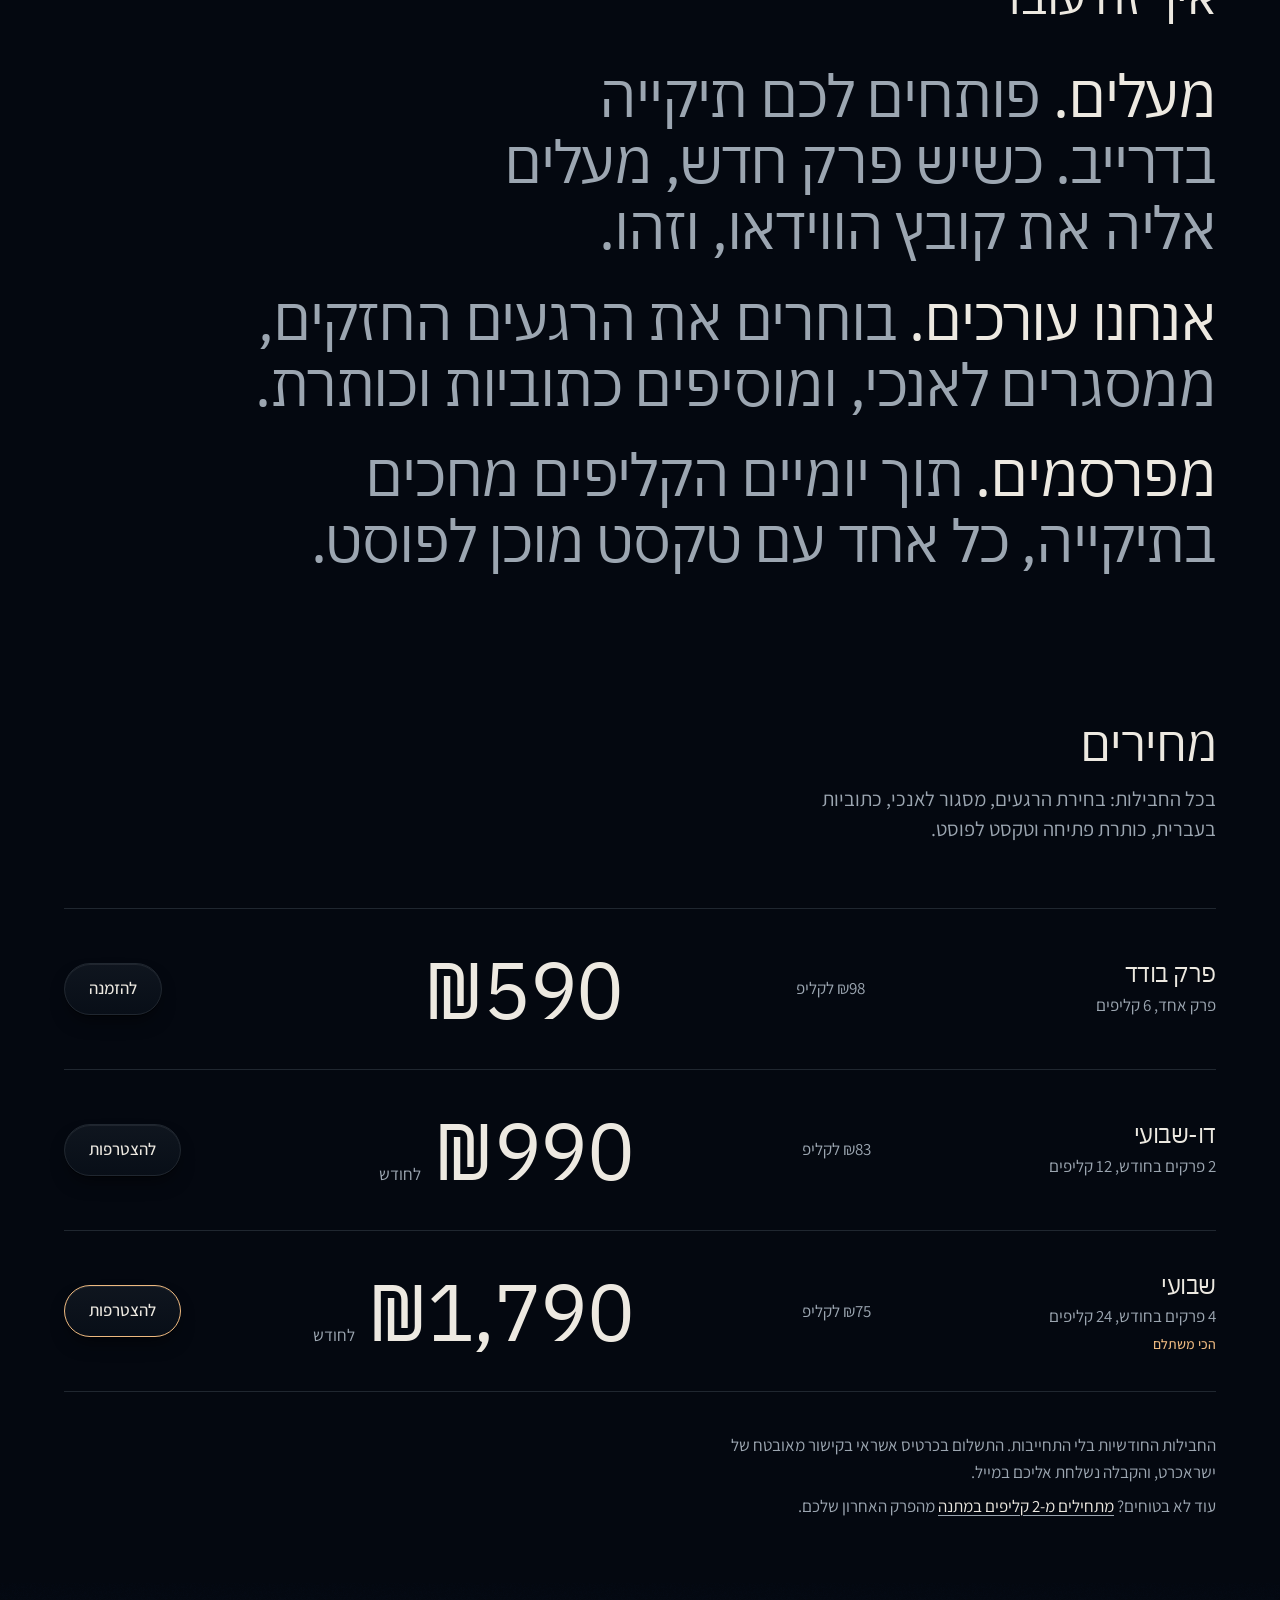
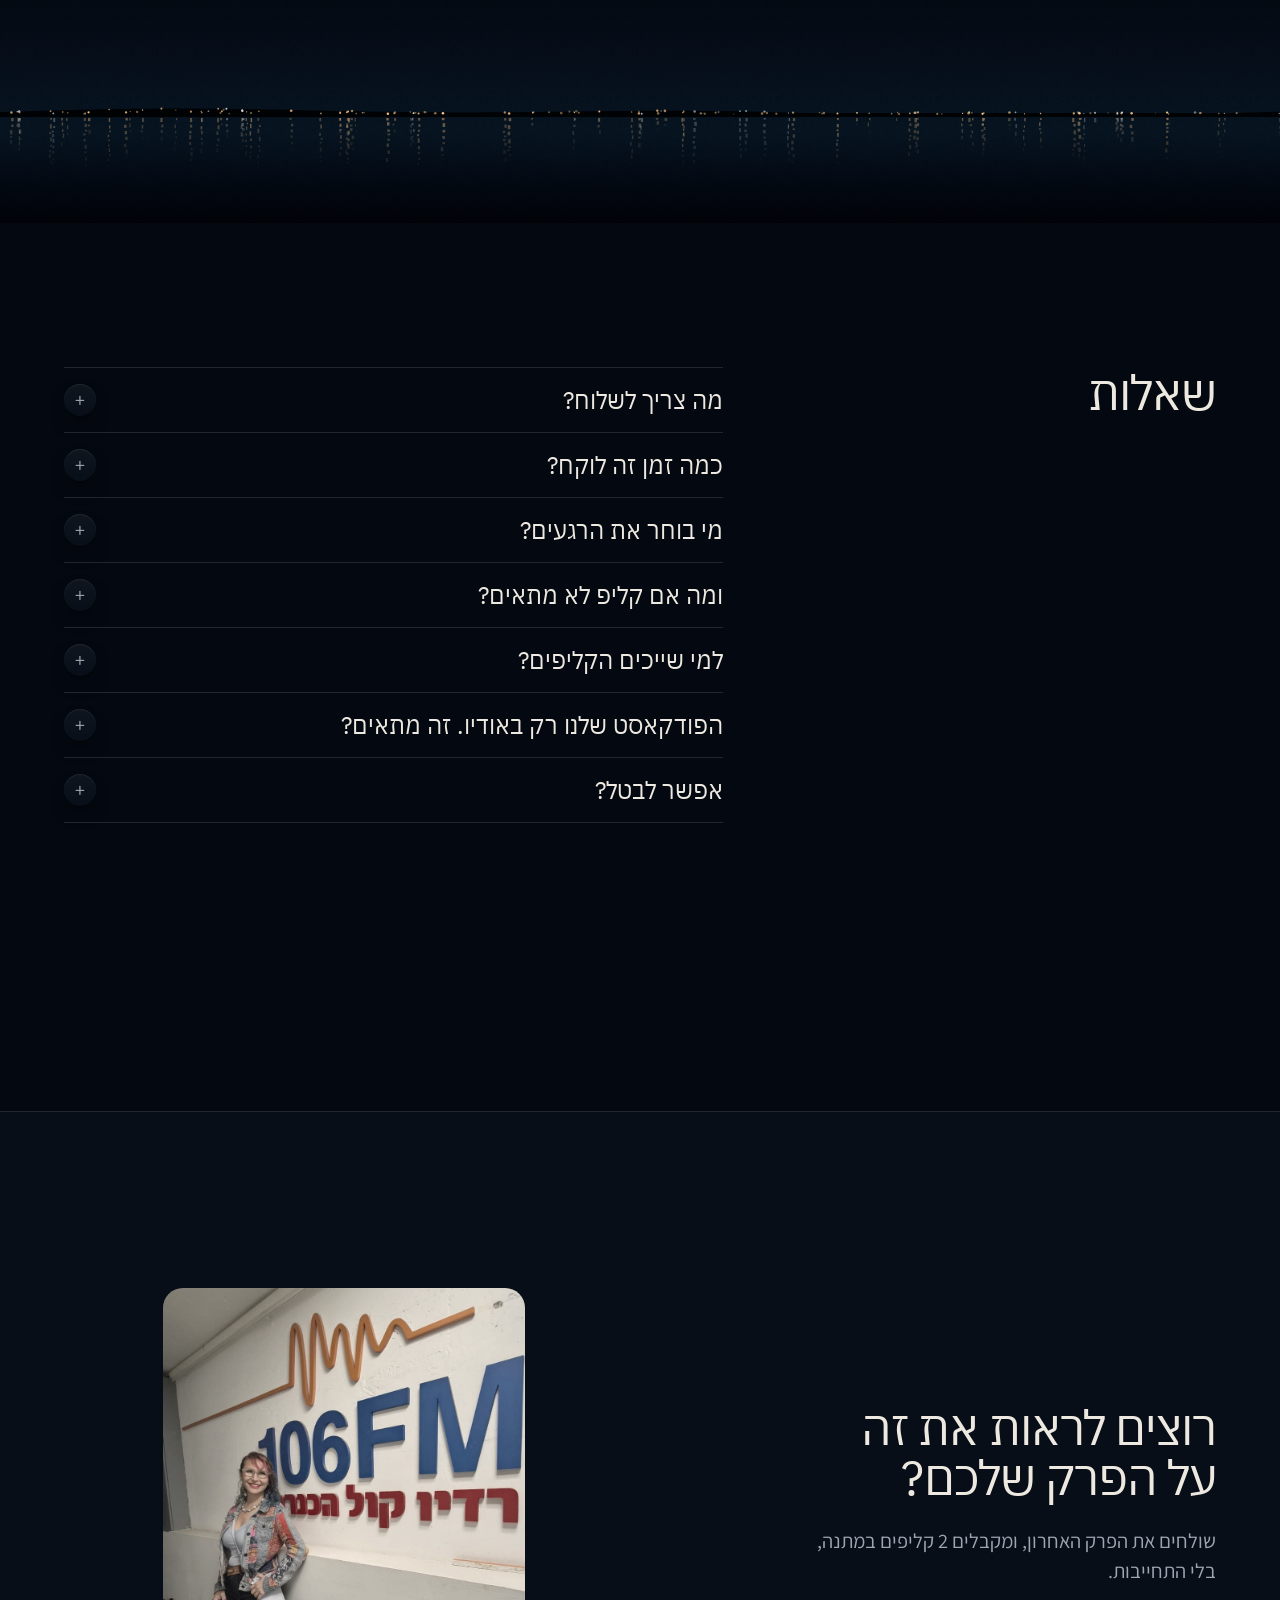
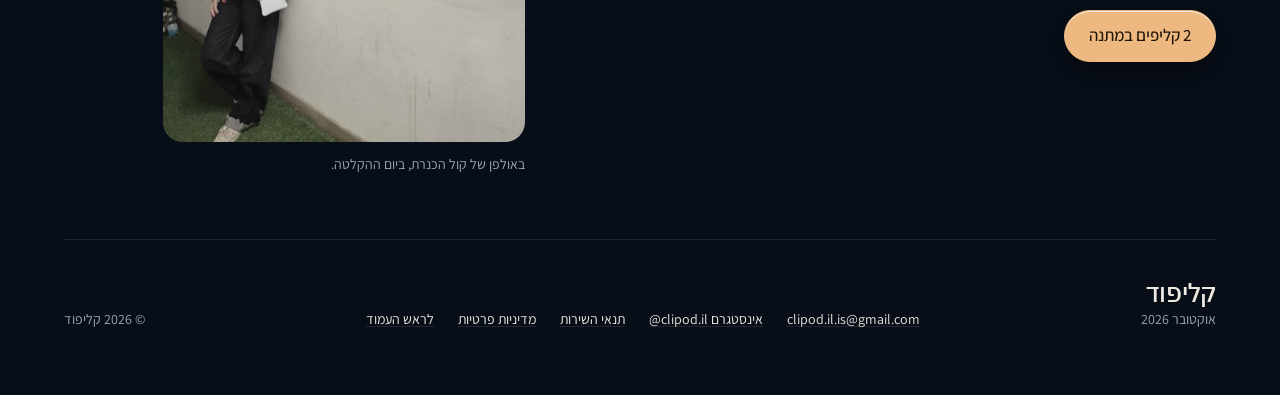
==== commit d4d678c7: "Redesign the landing page with Hallmark: a radio studio at night The Ribbon theme in its two-in-the-" ====
--- a/index.html
+++ b/index.html
@@ -5,7 +5,6 @@
 <meta name="viewport" content="width=device-width, initial-scale=1, viewport-fit=cover">
 <title>קליפוד | קליפים מפודקאסטים</title>
 <meta name="description" content="פרק אחד מהפודקאסט, 6 קליפים אנכיים מוכנים לרילס: הרגעים החזקים, מסגור לאנכי, כתוביות בעברית, כותרת פתיחה וטקסט לפוסט. 2 קליפים ראשונים במתנה.">
-<meta name="theme-color" content="#2632E3">
 <!-- Link previews (WhatsApp, Facebook) need the full address of the image. -->
 <meta property="og:type" content="website">
 <meta property="og:locale" content="he_IL">
@@ -16,204 +15,198 @@
 <meta property="og:image:width" content="1200">
 <meta property="og:image:height" content="630">
 <link rel="icon" href="img/mark.svg" type="image/svg+xml">
-<link rel="preload" href="fonts/NotoSansHebrew-900.ttf" as="font" type="font/ttf" crossorigin>
+<link rel="preconnect" href="https://fonts.googleapis.com">
+<link rel="preconnect" href="https://fonts.gstatic.com" crossorigin>
+<link rel="stylesheet" href="https://fonts.googleapis.com/css2?family=IBM+Plex+Sans+Hebrew:wght@400;500&family=Assistant:wght@400;500&display=swap">
 <link rel="stylesheet" href="style.css">
+<script>document.documentElement.classList.add('js');</script>
 </head>
 <body>
-
-<header class="topbar">
-  <div class="wrap">
-    <a class="brand" href="#top"><img src="img/mark.svg" alt="" width="34" height="34">קליפוד</a>
-    <a class="btn small" data-demo href="mailto:clipod.il.is@gmail.com">2 קליפים במתנה</a>
+<a class="skip" href="#top">דילוג לתוכן</a>
+
+<header class="hero">
+  <canvas class="shore" data-shore="0.86" aria-hidden="true"></canvas>
+  <div class="grain" aria-hidden="true"></div>
+
+  <nav class="nav" aria-label="ראשי">
+    <div class="container">
+      <a class="wordmark" href="#top" aria-label="קליפוד, לראש העמוד">
+        <svg viewBox="0 0 100 100" aria-hidden="true" focusable="false">
+          <rect x="28" y="11" width="44" height="78" rx="9" fill="none" stroke="currentColor" stroke-width="6"/>
+          <g stroke="currentColor" stroke-width="4.4" stroke-linecap="round">
+            <line x1="38" y1="44" x2="38" y2="56"/><line x1="44" y1="39" x2="44" y2="61"/>
+            <line class="mark-lit" x1="50" y1="31" x2="50" y2="69"/>
+            <line x1="56" y1="41" x2="56" y2="59"/><line x1="62" y1="46" x2="62" y2="54"/>
+          </g>
+        </svg>
+        קליפוד
+      </a>
+      <a class="btn btn--small" data-demo href="mailto:clipod.il.is@gmail.com">2 קליפים במתנה</a>
+    </div>
+  </nav>
+
+  <div class="container hero__body">
+    <div class="hero__text">
+      <h1>פרק אחד.<br>6 קליפים מוכנים.</h1>
+      <p class="lead">מעלים פרק מצולם לדרייב, ותוך יומיים מקבלים 6 קליפים אנכיים עם כתוביות בעברית.</p>
+      <div class="hero__actions">
+        <a class="btn btn--primary" data-demo href="mailto:clipod.il.is@gmail.com">2 קליפים במתנה</a>
+        <a class="btn" href="#prices">למחירים</a>
+      </div>
+      <p class="hero__note">בלי התחייבות. רק צריך את קובץ הווידאו של הפרק.</p>
+    </div>
+
+    <figure class="deck hero__deck">
+      <div class="deck__head">
+        <span class="deck__name">ד״ר נועה סבג בקול הכנרת</span>
+        <time datetime="2026-10-16">16 באוקטובר 2026</time>
+      </div>
+      <div class="deck__bed">
+        <video id="sample" src="clips/radio.mp4" poster="img/radio-poster.jpg" autoplay muted loop playsinline controls preload="auto"
+          aria-label="קליפ לדוגמה מפודקאסט: הילד שבר שן קדמית? זה לא סתם קרה"></video>
+        <button class="btn btn--small deck__sound" id="sound" type="button" aria-pressed="false">עם סאונד</button>
+      </div>
+      <div class="deck__controls">
+        <button class="btn btn--small" id="play" type="button">השהיה</button>
+        <input class="scrub" id="scrub" type="range" min="0" max="1000" step="1" value="0" aria-label="מיקום בקליפ">
+        <span class="deck__time" id="time">0:00</span>
+      </div>
+      <figcaption>״הילד ששבר שן״, אחד מתשעה קליפים מהראיון.</figcaption>
+    </figure>
   </div>
 </header>
 
 <main id="top">
 
-<section class="hero">
-  <div class="wrap">
-    <div class="hero-copy">
-      <p class="eyebrow">קליפים מפודקאסטים מצולמים</p>
-      <h1>פרק אחד.<br><mark>6 קליפים</mark> מוכנים.</h1>
-      <p class="sub">מעלים את הפרק לדרייב, ותוך יומיים מקבלים 6 קליפים אנכיים עם כתוביות בעברית, כותרת פתיחה וטקסט לפוסט.</p>
-      <div class="ctas">
-        <a class="btn" data-demo href="mailto:clipod.il.is@gmail.com">2 קליפים במתנה</a>
-        <a class="btn ghost" href="#prices">למחירים</a>
-      </div>
-      <p class="fine">בלי התחייבות. רק צריך את קובץ הווידאו של הפרק.</p>
-    </div>
-
-    <figure class="phone">
-      <div class="screen">
-        <video id="sample" src="clips/radio.mp4" poster="img/radio-poster.jpg" autoplay muted loop playsinline
-          aria-label="קליפ לדוגמה מפודקאסט: הילד שבר שן קדמית? זה לא סתם קרה"></video>
-        <button class="sound" id="sound" type="button" aria-pressed="false">עם סאונד</button>
-      </div>
-      <figcaption>קליפ לדוגמה, מתוך ראיון ברדיו קול הכנרת</figcaption>
-    </figure>
-  </div>
-</section>
-
-<section class="band white" aria-labelledby="what-h">
-  <div class="wrap">
-    <div class="head"><h2 id="what-h">מה יש בכל קליפ</h2></div>
-    <div class="features">
-      <div class="feature"><b>רגע שעומד לבד</b><span>25 עד 75 שניות: רעיון אחד, פתיחה חזקה וסוף שנוחת.</span></div>
-      <div class="feature"><b>מסגור לאנכי</b><span>9:16, שוט אחרי שוט, לפי מי שבתמונה.</span></div>
-      <div class="feature"><b>כתוביות בעברית</b><span>מסונכרנות לדיבור, והמילה שנאמרת מודגשת בצהוב.</span></div>
-      <div class="feature"><b>כותרת פתיחה</b><span>בשניות הראשונות, כדי שיידעו למה להישאר.</span></div>
-      <div class="feature"><b>טקסט לפוסט</b><span>כיתוב מוכן עם שאלה לתגובות, בקובץ ליד כל קליפ.</span></div>
-    </div>
-  </div>
-</section>
-
-<section class="band light" aria-labelledby="frame-h">
-  <div class="wrap">
-    <div class="head">
+<section class="section" id="samples" aria-labelledby="what-h">
+  <div class="container grid stack stack--a">
+    <div class="stack__pane">
+      <h2 id="what-h">מה יש בכל קליפ</h2>
+      <dl class="parts">
+        <div><dt>רגע שעומד לבד</dt><dd>25 עד 75 שניות: רעיון אחד, פתיחה חזקה וסוף שנוחת.</dd></div>
+        <div><dt>מסגור לאנכי</dt><dd>9:16, שוט אחרי שוט, לפי מי שבתמונה.</dd></div>
+        <div><dt>כתוביות בעברית</dt><dd>מסונכרנות לדיבור, והמילה שנאמרת מודגשת.</dd></div>
+        <div><dt>כותרת פתיחה</dt><dd>בשניות הראשונות, כדי שיידעו למה להישאר.</dd></div>
+        <div><dt>טקסט לפוסט</dt><dd>כיתוב מוכן עם שאלה לתגובות, בקובץ ליד כל קליפ.</dd></div>
+      </dl>
+    </div>
+
+    <div class="stack__flow">
+      <div class="flow-head">
+        <h3 id="samples-h">עוד קליפים מאותו פרק</h3>
+        <p>ד״ר נועה סבג ברדיו קול הכנרת: ראיון אחד, ותשעה רגעים ממנו שהפכו לקליפים שעומדים לבד.</p>
+      </div>
+      <figure class="clip">
+        <video src="clips/relationship.mp4" poster="img/relationship.jpg" playsinline controls preload="none" aria-label="״הזוגיות שלי השתפרה פלאים״ אחרי טיפול שיניים"></video>
+        <figcaption><b>״הזוגיות שלי השתפרה פלאים״ אחרי טיפול שיניים</b><span class="num">0:29</span></figcaption>
+      </figure>
+      <figure class="clip">
+        <video src="clips/fear.mp4" poster="img/fear.jpg" playsinline controls preload="none" aria-label="מפחדים מרופא שיניים? ככה אני מטפלת בפחד"></video>
+        <figcaption><b>מפחדים מרופא שיניים? ככה אני מטפלת בפחד</b><span class="num">0:43</span></figcaption>
+      </figure>
+      <figure class="clip">
+        <video src="clips/all-teeth.mp4" poster="img/all-teeth.jpg" playsinline controls preload="none" aria-label="מאבדים את כל השיניים? זה מה שהגוף אומר"></video>
+        <figcaption><b>מאבדים את כל השיניים? זה מה שהגוף אומר</b><span class="num">0:37</span></figcaption>
+      </figure>
+    </div>
+  </div>
+</section>
+
+<section class="section" aria-labelledby="frame-h">
+  <div class="container grid stack stack--b">
+    <div class="stack__pane">
       <h2 id="frame-h">מהפרק המלא לקליפ אנכי</h2>
-      <p>הפרק מצולם לרוחב, והקליפים צריכים להיות לאורך. בכל שוט המסגור נקבע לפי מי שבתמונה, ומשתנה כשהשוט מתחלף.</p>
-    </div>
-
-    <svg width="0" height="0" style="position:absolute" aria-hidden="true" focusable="false">
-      <defs>
-        <symbol id="scene" viewBox="0 0 320 180">
-          <rect width="320" height="180" fill="#E4E7F6"/>
-          <rect x="138" y="26" width="44" height="28" rx="3" fill="#CBD0EC"/>
-          <rect x="146" y="33" width="28" height="4" rx="2" fill="#2632E3"/>
-          <path d="M56 180 C56 118 128 118 128 180 Z" fill="#2632E3"/>
-          <circle cx="92" cy="82" r="21" fill="#B7BCEB"/>
-          <path d="M192 180 C192 116 264 116 264 180 Z" fill="#0D0F1F"/>
-          <circle cx="228" cy="80" r="21" fill="#C7B9E8"/>
-          <rect y="146" width="320" height="34" fill="#3B416B"/>
-          <rect x="116" y="112" width="11" height="22" rx="5.5" fill="#0D0F1F"/>
-          <line x1="121.5" y1="134" x2="121.5" y2="146" stroke="#0D0F1F" stroke-width="3"/>
-          <rect x="193" y="110" width="11" height="22" rx="5.5" fill="#0D0F1F"/>
-          <line x1="198.5" y1="132" x2="198.5" y2="146" stroke="#0D0F1F" stroke-width="3"/>
-        </symbol>
-        <symbol id="slide" viewBox="0 0 320 180">
-          <rect width="320" height="180" fill="#FFFFFF"/>
-          <rect x="24" y="20" width="150" height="14" rx="3" fill="#0D0F1F"/>
-          <rect x="24" y="42" width="96" height="8" rx="3" fill="#B8BDD8"/>
-          <rect x="60" y="112" width="34" height="48" fill="#B8BDD8"/>
-          <rect x="112" y="92" width="34" height="68" fill="#B8BDD8"/>
-          <rect x="164" y="74" width="34" height="86" fill="#2632E3"/>
-          <rect x="216" y="50" width="34" height="110" fill="#FFD31A"/>
-          <line x1="44" y1="160" x2="276" y2="160" stroke="#0D0F1F" stroke-width="2"/>
-        </symbol>
-        <filter id="soft" x="-20%" y="-20%" width="140%" height="140%"><feGaussianBlur stdDeviation="7"/></filter>
-      </defs>
-    </svg>
-
-    <div class="reframe">
-      <figure class="wide" style="margin:0">
-        <svg viewBox="0 0 320 180" role="img" aria-label="פריים מהפרק המלא, מצולם לרוחב: שני אנשים ליד שולחן עם מיקרופונים">
-          <use href="#scene" width="320" height="180"/>
-          <rect x="41.4" y="2" width="101.25" height="176" fill="none" stroke="#FFD31A" stroke-width="3" stroke-dasharray="8 6" rx="4"/>
-        </svg>
-        <figcaption class="cap">הפרק כפי שצולם. המסגרת הצהובה היא החיתוך האנכי.</figcaption>
-      </figure>
-
-      <div class="outs">
-        <div class="out">
-          <svg viewBox="41.4 0 101.25 180" role="img" aria-label="קליפ אנכי ממוקד באדם אחד"><use href="#scene" width="320" height="180"/></svg>
-          <b>אדם אחד</b><span>חיתוך אנכי סביבו</span>
+      <p class="lede">הפרק מצולם לרוחב, והקליפים צריכים להיות לאורך. בכל שוט המסגור נקבע לפי מי שבתמונה.</p>
+      <ol class="cases">
+        <li><b>אדם אחד</b><span>חיתוך אנכי סביבו.</span></li>
+        <li><b>שניים בשיחה</b><span>אחד למעלה, אחד למטה.</span></li>
+        <li><b>קבוצה, שקופית או מסך</b><span>כל התמונה, על רקע מטושטש.</span></li>
+      </ol>
+    </div>
+
+    <div class="stack__flow">
+      <figure class="frame" data-step="0">
+        <div class="shot shot--wide" data-slot="wide" data-kind="product" data-alt="פריים רחב מתוך פרק מצולם, הדוברת ליד המיקרופון">
+          <img src="img/studio-wide.jpg" width="1600" height="900" loading="lazy" alt="ד״ר נועה סבג באולפן רדיו קול הכנרת, מצולמת לרוחב, ליד מיקרופון ורוד">
+          <span class="crop-line" data-keep aria-hidden="true"></span>
         </div>
-        <div class="out">
-          <svg viewBox="0 0 90 160" role="img" aria-label="קליפ אנכי עם שני הדוברים, אחד מעל השני">
-            <svg x="0" y="0" width="90" height="80" viewBox="30 34 123.75 110" preserveAspectRatio="xMidYMid slice"><use href="#scene" width="320" height="180"/></svg>
-            <svg x="0" y="80" width="90" height="80" viewBox="166 32 123.75 110" preserveAspectRatio="xMidYMid slice"><use href="#scene" width="320" height="180"/></svg>
-            <line x1="0" y1="80" x2="90" y2="80" stroke="#0D0F1F" stroke-width="1.5"/>
-          </svg>
-          <b>שניים בשיחה</b><span>אחד למעלה, אחד למטה</span>
+        <figcaption><b>הפרק כפי שצולם.</b> המסגרת המקווקוות היא החיתוך האנכי.</figcaption>
+      </figure>
+      <figure class="frame" data-step="1">
+        <div class="shot shot--tall" data-slot="one" data-kind="product" data-alt="אותו פריים, חתוך אנכית סביב הדוברת">
+          <img src="img/studio-wide.jpg" width="1600" height="900" loading="lazy" style="object-position: 47% 50%" alt="אותו פריים, חתוך לאנכי סביב ד״ר נועה סבג">
         </div>
-        <div class="out">
-          <svg viewBox="0 0 90 160" role="img" aria-label="קליפ אנכי עם שקופית שלמה במרכז, על רקע מטושטש שלה">
-            <svg x="-30" y="-10" width="150" height="180" viewBox="100 0 120 180" preserveAspectRatio="xMidYMid slice"><g filter="url(#soft)"><use href="#slide" width="320" height="180"/></g></svg>
-            <rect width="90" height="160" fill="#0D0F1F" opacity="0.25"/>
-            <svg x="0" y="54.7" width="90" height="50.6" viewBox="0 0 320 180"><use href="#slide" width="320" height="180"/></svg>
-          </svg>
-          <b>קבוצה, שקופית או מסך</b><span>כל התמונה, על רקע מטושטש</span>
+        <figcaption><b>אדם אחד.</b> חיתוך אנכי סביבו.</figcaption>
+      </figure>
+      <figure class="frame" data-step="2">
+        <div class="shot shot--tall shot--stack" data-kind="product">
+          <div data-slot="two-a" data-alt="הדוברת הראשונה, חתוכה לחצי העליון"><img src="img/studio-pair-noa.jpg" width="720" height="640" loading="lazy" alt="ד״ר נועה סבג, בחצי העליון של הקליפ"></div>
+          <div data-slot="two-b" data-alt="הדובר השני, חתוך לחצי התחתון"><img src="img/studio-pair-host.jpg" width="720" height="640" loading="lazy" alt="המגיש, בחצי התחתון של הקליפ"></div>
         </div>
-      </div>
-    </div>
-  </div>
-</section>
-
-<section class="band blue" aria-labelledby="how-h">
-  <div class="wrap">
-    <div class="head"><h2 id="how-h">איך זה עובד</h2></div>
-    <ol class="steps">
-      <li><h3>מעלים</h3><p>פותחים לכם תיקייה בדרייב. כשיש פרק חדש, מעלים אליה את קובץ הווידאו, וזהו.</p></li>
-      <li><h3>אנחנו עורכים</h3><p>בוחרים את הרגעים החזקים, ממסגרים לאנכי, ומוסיפים כתוביות וכותרת.</p></li>
-      <li><h3>מפרסמים</h3><p>תוך יומיים הקליפים מחכים בתיקייה, כל אחד עם טקסט מוכן לפוסט.</p></li>
+        <figcaption><b>שניים בשיחה.</b> אחד למעלה, אחד למטה.</figcaption>
+      </figure>
+      <figure class="frame" data-step="3">
+        <div class="shot shot--tall shot--fit" data-kind="product">
+          <div class="shot__blur" data-slot="fit-bg" data-alt="אותו פריים רחב, מטושטש כרקע"><img src="img/studio-wide.jpg" width="1600" height="900" loading="lazy" alt=""></div>
+          <div class="shot__sharp" data-slot="fit" data-alt="הפריים הרחב כולו, במרכז"><img src="img/studio-wide.jpg" width="1600" height="900" loading="lazy" alt="הפריים הרחב כולו, במרכז הקליפ האנכי"></div>
+        </div>
+        <figcaption><b>קבוצה, שקופית או מסך.</b> כל התמונה, על רקע מטושטש.</figcaption>
+      </figure>
+    </div>
+  </div>
+</section>
+
+<section class="section" aria-labelledby="how-h">
+  <div class="container how">
+    <h2 id="how-h">איך זה עובד</h2>
+    <ol>
+      <li><span><b>מעלים.</b> פותחים לכם תיקייה בדרייב. כשיש פרק חדש, מעלים אליה את קובץ הווידאו, וזהו.</span></li>
+      <li><span><b>אנחנו עורכים.</b> בוחרים את הרגעים החזקים, ממסגרים לאנכי, ומוסיפים כתוביות וכותרת.</span></li>
+      <li><span><b>מפרסמים.</b> תוך יומיים הקליפים מחכים בתיקייה, כל אחד עם טקסט מוכן לפוסט.</span></li>
     </ol>
   </div>
 </section>
 
-<!-- Samples: finished clips from one episode. Each loads only when it's played (under 8 MB each). -->
-<section class="band white" id="samples" aria-labelledby="samples-h">
-  <div class="wrap">
-    <div class="head">
-      <h2 id="samples-h">עוד קליפים מאותו פרק</h2>
-      <p>ד"ר נועה סבג ברדיו קול הכנרת: ראיון אחד, ותשעה רגעים ממנו שהפכו לקליפים שעומדים לבד.</p>
-    </div>
-    <div class="samples">
-      <figure class="sample">
-        <video src="clips/relationship.mp4" poster="img/relationship.jpg" playsinline controls preload="none"></video>
-        <figcaption>"הזוגיות שלי השתפרה פלאים" אחרי טיפול שיניים</figcaption>
-      </figure>
-      <figure class="sample">
-        <video src="clips/fear.mp4" poster="img/fear.jpg" playsinline controls preload="none"></video>
-        <figcaption>מפחדים מרופא שיניים? ככה אני מטפלת בפחד</figcaption>
-      </figure>
-      <figure class="sample">
-        <video src="clips/all-teeth.mp4" poster="img/all-teeth.jpg" playsinline controls preload="none"></video>
-        <figcaption>מאבדים את כל השיניים? זה מה שהגוף אומר</figcaption>
-      </figure>
-    </div>
-  </div>
-</section>
-
-<section class="band light" id="prices" aria-labelledby="prices-h">
-  <div class="wrap">
-    <div class="head">
+<section class="prices" id="prices" aria-labelledby="prices-h">
+  <div class="container">
+    <div class="prices__head">
       <h2 id="prices-h">מחירים</h2>
-      <p>בכל החבילות: בחירת הרגעים, מסגור לאנכי, כתוביות בעברית, כותרת פתיחה וטקסט לפוסט.</p>
-    </div>
-    <div class="plans">
-      <div class="plan">
-        <h3>פרק בודד</h3>
-        <div class="price"><b>₪590</b></div>
-        <ul><li>פרק אחד</li><li>6 קליפים</li></ul>
-        <p class="per">₪98 לקליפ</p>
-        <a class="btn dark" data-pay="single" data-name="פרק בודד" href="mailto:clipod.il.is@gmail.com">להזמנה</a>
-      </div>
-      <div class="plan">
-        <h3>דו-שבועי</h3>
-        <div class="price"><b>₪990</b><span>לחודש</span></div>
-        <ul><li>2 פרקים בחודש</li><li>12 קליפים</li></ul>
-        <p class="per">₪83 לקליפ</p>
-        <a class="btn dark" data-pay="biweekly" data-name="דו-שבועי" href="mailto:clipod.il.is@gmail.com">להצטרפות</a>
-      </div>
-      <div class="plan best">
-        <span class="badge">הכי משתלם</span>
-        <h3>שבועי</h3>
-        <div class="price"><b>₪1,790</b><span>לחודש</span></div>
-        <ul><li>4 פרקים בחודש</li><li>24 קליפים</li></ul>
-        <p class="per">₪75 לקליפ</p>
-        <a class="btn" data-pay="weekly" data-name="שבועי" href="mailto:clipod.il.is@gmail.com">להצטרפות</a>
-      </div>
-    </div>
-    <div class="after-plans">
+      <p class="lede">בכל החבילות: בחירת הרגעים, מסגור לאנכי, כתוביות בעברית, כותרת פתיחה וטקסט לפוסט.</p>
+    </div>
+    <ol class="plans">
+      <li class="plan">
+        <div><h3>פרק בודד</h3><p class="plan__what">פרק אחד, 6 קליפים</p></div>
+        <p class="plan__per">₪98 לקליפ</p>
+        <p class="plan__price">₪590</p>
+        <a class="btn" data-pay="single" data-name="פרק בודד" href="mailto:clipod.il.is@gmail.com">להזמנה</a>
+      </li>
+      <li class="plan">
+        <div><h3>דו-שבועי</h3><p class="plan__what">2 פרקים בחודש, 12 קליפים</p></div>
+        <p class="plan__per">₪83 לקליפ</p>
+        <p class="plan__price">₪990<small>לחודש</small></p>
+        <a class="btn" data-pay="biweekly" data-name="דו-שבועי" href="mailto:clipod.il.is@gmail.com">להצטרפות</a>
+      </li>
+      <li class="plan">
+        <div><h3>שבועי</h3><p class="plan__what">4 פרקים בחודש, 24 קליפים</p><p class="plan__best">הכי משתלם</p></div>
+        <p class="plan__per">₪75 לקליפ</p>
+        <p class="plan__price">₪1,790<small>לחודש</small></p>
+        <a class="btn btn--lit" data-pay="weekly" data-name="שבועי" href="mailto:clipod.il.is@gmail.com">להצטרפות</a>
+      </li>
+    </ol>
+    <div class="prices__notes">
       <p>החבילות החודשיות בלי התחייבות. התשלום בכרטיס אשראי בקישור מאובטח של ישראכרט, והקבלה נשלחת אליכם במייל.</p>
-      <p>עוד לא בטוחים? <a data-demo href="mailto:clipod.il.is@gmail.com">מתחילים מ-2 קליפים במתנה</a> מהפרק האחרון שלכם.</p>
-    </div>
-  </div>
-</section>
-
-<section class="band white" aria-labelledby="faq-h">
-  <div class="wrap">
-    <div class="head"><h2 id="faq-h">שאלות</h2></div>
+      <p>עוד לא בטוחים? <a class="text-link" data-demo href="mailto:clipod.il.is@gmail.com">מתחילים מ-2 קליפים במתנה</a> מהפרק האחרון שלכם.</p>
+    </div>
+  </div>
+  <div class="horizon" aria-hidden="true">
+    <canvas class="shore" data-shore="0.55"></canvas>
+    <div class="grain"></div>
+  </div>
+</section>
+
+<section class="section section--last" aria-labelledby="faq-h">
+  <div class="container grid">
+    <div class="faq-head"><h2 id="faq-h">שאלות</h2></div>
     <div class="faq">
       <details><summary>מה צריך לשלוח?</summary><p>את קובץ הווידאו של הפרק, באיכות הכי גבוהה שיש. אורך הפרק לא משנה.</p></details>
       <details><summary>כמה זמן זה לוקח?</summary><p>עד יומיים מהרגע שהפרק עלה לתיקייה.</p></details>
@@ -226,33 +219,37 @@
   </div>
 </section>
 
-<section class="band blue last" aria-labelledby="last-h">
-  <div class="wrap">
-    <h2 id="last-h">רוצים לראות את זה על הפרק שלכם?</h2>
-    <p>שולחים את הפרק האחרון, ומקבלים 2 קליפים במתנה, בלי התחייבות.</p>
-    <a class="btn" data-demo href="mailto:clipod.il.is@gmail.com">2 קליפים במתנה</a>
-  </div>
-</section>
-
 </main>
 
-<footer>
-  <div class="wrap">
-    <a class="brand" href="#top"><img src="img/mark.svg" alt="" width="34" height="34">קליפוד</a>
-    <ul>
-      <li>מייל: <a data-email href="mailto:clipod.il.is@gmail.com"><span class="ltr">clipod.il.is@gmail.com</span></a></li>
-      <li><a href="https://www.instagram.com/clipod.il/" target="_blank" rel="noopener">אינסטגרם: <span class="ltr">@clipod.il</span></a></li>
-    </ul>
-    <ul>
-      <li><a href="terms.html">תנאי השירות</a></li>
-      <li><a href="privacy.html">מדיניות פרטיות</a></li>
-      <li>© 2026 קליפוד</li>
-    </ul>
+<footer class="close" aria-labelledby="last-h">
+  <div class="container grid close__body">
+    <div class="close__letter">
+      <h2 id="last-h">רוצים לראות את זה על הפרק שלכם?</h2>
+      <p class="lede">שולחים את הפרק האחרון, ומקבלים 2 קליפים במתנה, בלי התחייבות.</p>
+      <div><a class="btn btn--primary" data-demo href="mailto:clipod.il.is@gmail.com">2 קליפים במתנה</a></div>
+    </div>
+    <figure class="close__photo">
+      <div data-slot="studio" data-alt="הדוברת ליד שלט התחנה">
+        <img src="img/studio-sign.jpg" width="900" height="1600" loading="lazy" alt="ד״ר נועה סבג ליד שלט רדיו קול הכנרת 106FM">
+      </div>
+      <figcaption>באולפן של קול הכנרת, ביום ההקלטה.</figcaption>
+    </figure>
+    <div class="signoff">
+      <div class="signoff__name"><b>קליפוד</b><span>אוקטובר 2026</span></div>
+      <ul>
+        <li><a data-email href="mailto:clipod.il.is@gmail.com"><span class="ltr">clipod.il.is@gmail.com</span></a></li>
+        <li><a href="https://www.instagram.com/clipod.il/" target="_blank" rel="noopener">אינסטגרם <span class="ltr">@clipod.il</span></a></li>
+        <li><a href="terms.html">תנאי השירות</a></li>
+        <li><a href="privacy.html">מדיניות פרטיות</a></li>
+        <li><a href="#top">לראש העמוד</a></li>
+      </ul>
+      <p>© 2026 קליפוד</p>
+    </div>
   </div>
 </footer>
 
 <a class="contact" data-ask href="mailto:clipod.il.is@gmail.com" aria-label="שליחת מייל לקליפוד">
-  <svg viewBox="0 0 24 24" fill="none" stroke="currentColor" stroke-width="2.2" stroke-linejoin="round" aria-hidden="true">
+  <svg viewBox="0 0 24 24" fill="none" stroke="currentColor" stroke-width="2" stroke-linejoin="round" aria-hidden="true" focusable="false">
     <rect x="3" y="5.5" width="18" height="13" rx="2.5"/>
     <path d="M4 7.5l8 6 8-6" stroke-linecap="round"/>
   </svg>
@@ -293,16 +290,102 @@
     a.querySelector('span').textContent = CONFIG.email;
   });
 
-  // The sample clip plays muted. Browsers allow sound only after a tap, so the button turns it on.
+  // The deck: the sample clip plays muted. Browsers allow sound only after a tap, so the button turns it on.
   var video = document.getElementById('sample');
   var sound = document.getElementById('sound');
-  if (window.matchMedia('(prefers-reduced-motion: reduce)').matches) { video.removeAttribute('autoplay'); video.pause(); video.controls = true; }
+  var play = document.getElementById('play');
+  var scrub = document.getElementById('scrub');
+  var time = document.getElementById('time');
+  var clock = function (s) { s = Math.max(0, Math.floor(s || 0)); return Math.floor(s / 60) + ':' + String(s % 60).padStart(2, '0'); };
+  video.controls = false;
+  if (window.matchMedia('(prefers-reduced-motion: reduce)').matches) { video.removeAttribute('autoplay'); video.pause(); }
+  var label = function () { play.textContent = video.paused ? 'הפעלה' : 'השהיה'; };
+  label();
+  video.addEventListener('play', label);
+  video.addEventListener('pause', label);
+  play.addEventListener('click', function () { if (video.paused) video.play(); else video.pause(); });
   sound.addEventListener('click', function () {
     video.muted = !video.muted;
     if (!video.muted) { video.currentTime = 0; video.play(); }
     sound.textContent = video.muted ? 'עם סאונד' : 'בלי סאונד';
     sound.setAttribute('aria-pressed', String(!video.muted));
   });
+  video.addEventListener('timeupdate', function () {
+    if (!video.duration) return;
+    var v = Math.round(video.currentTime / video.duration * 1000);
+    scrub.value = v;
+    scrub.style.setProperty('--fill', (v / 10) + '%');
+    time.textContent = clock(video.currentTime) + ' / ' + clock(video.duration);
+    scrub.setAttribute('aria-valuetext', time.textContent);
+  });
+  scrub.addEventListener('input', function () {
+    if (video.duration) video.currentTime = scrub.value / 1000 * video.duration;
+    scrub.style.setProperty('--fill', (scrub.value / 10) + '%');
+  });
+
+  // Grain: one 160px noise tile, laid over the night in soft-light.
+  (function () {
+    var c = document.createElement('canvas'); c.width = c.height = 160;
+    var x = c.getContext('2d'), img = x.createImageData(160, 160);
+    for (var i = 0; i < img.data.length; i += 4) { var g = Math.random() * 255; img.data[i] = img.data[i + 1] = img.data[i + 2] = g; img.data[i + 3] = 40; }
+    x.putImageData(img, 0, 0);
+    document.documentElement.style.setProperty('--grain', 'url(' + c.toDataURL() + ')');
+  })();
+
+  // The far shore of the Kinneret at night: a low line of hills, its lit windows, their broken reflections. Drawn once, still.
+  (function () {
+    var css = getComputedStyle(document.documentElement);
+    var tone = function (n) { return css.getPropertyValue(n).trim(); };
+    function draw(canvas) {
+      var r = canvas.getBoundingClientRect(), d = Math.min(window.devicePixelRatio || 1, 2);
+      if (!r.width || !r.height) return;
+      canvas.width = Math.round(r.width * d); canvas.height = Math.round(r.height * d);
+      var g = canvas.getContext('2d'), W = canvas.width, H = canvas.height, y0 = H * Number(canvas.dataset.shore || 0.7);
+      var seed = 1907; var rnd = function () { seed = (seed * 16807) % 2147483647; return (seed - 1) / 2147483646; };
+      var hill = function (x) { var t = x / W; return H * (0.012 + 0.018 * Math.sin(t * 5.1 + 0.6) * Math.sin(t * 2.3) + 0.01 * Math.sin(t * 13.7)); };
+      g.clearRect(0, 0, W, H);
+      g.fillStyle = tone('--color-shore');
+      g.beginPath(); g.moveTo(0, y0);
+      for (var x = 0; x <= W; x += 6 * d) g.lineTo(x, y0 - Math.max(hill(x), 2 * d));
+      g.lineTo(W, y0 + 2 * d); g.lineTo(0, y0 + 2 * d); g.closePath(); g.fill();
+      var warm = tone('--color-light-warm'), cool = tone('--color-light-cool');
+      var n = Math.round(W / (9 * d));
+      for (var i = 0; i < n; i++) {
+        var lx = rnd() * W, ly = y0 - rnd() * Math.max(hill(lx), 2 * d) * 0.85 - d, rad = (0.5 + rnd() * 0.9) * d, a = 0.35 + rnd() * 0.65;
+        g.fillStyle = rnd() < 0.8 ? warm : cool;
+        g.globalAlpha = a; g.beginPath(); g.arc(lx, ly, rad, 0, Math.PI * 2); g.fill();
+        if (a > 0.55) {
+          var len = (8 + rnd() * 46) * d, yy = y0 + 3 * d;
+          while (yy < y0 + len) {
+            var seg = (1.5 + rnd() * 3) * d;
+            g.globalAlpha = a * 0.5 * (1 - (yy - y0) / len);
+            g.fillRect(lx - rad + (rnd() - 0.5) * 2 * d, yy, rad * 2, seg);
+            yy += seg + (1.5 + rnd() * 3) * d;
+          }
+        }
+      }
+      g.globalAlpha = 1;
+    }
+    var all = [].slice.call(document.querySelectorAll('canvas[data-shore]'));
+    var paint = function () { all.forEach(draw); };
+    paint();
+    var t; window.addEventListener('resize', function () { cancelAnimationFrame(t); t = requestAnimationFrame(paint); }, { passive: true });
+  })();
+
+  // The reframing stack: the case whose example is in view lights in the pane beside it.
+  (function () {
+    var cases = document.querySelectorAll('.cases li');
+    var io = new IntersectionObserver(function (es) {
+      es.forEach(function (e) {
+        if (!e.isIntersecting) return;
+        var step = Number(e.target.dataset.step);
+        cases.forEach(function (li, i) { li.setAttribute('aria-current', String(i === step - 1)); });
+      });
+    }, { rootMargin: '-45% 0px -45% 0px' });
+    document.querySelectorAll('[data-step]').forEach(function (f) { io.observe(f); });
+  })();
 </script>
+<script>window.hallmarkSlots = (m) => { for (const [k, v] of Object.entries(m)) { const s = document.querySelector(`[data-slot="${k}"]`); if (!s) continue; const im = new Image(); im.src = typeof v === 'string' ? v : v.src; im.alt = (typeof v === 'object' && v.alt) || s.dataset.alt || ''; s.querySelectorAll(':scope > img').forEach((o) => o.remove()); s.prepend(im); } };
+document.querySelectorAll('[data-slot] img').forEach((i) => { if (i.complete && !i.naturalWidth) i.remove(); else i.addEventListener('error', () => i.remove(), { once: true }); });</script>
 </body>
 </html>
--- a/style.css
+++ b/style.css
@@ -1,171 +1,233 @@
-/* קליפוד: ultramarine and caption yellow, the yellow of the spoken word in the clips' subtitles.
-   One family (Noto Sans Hebrew, the clips' own subtitle font) in three weights. Mobile first, right to left. */
-@font-face { font-family: "Noto Sans Hebrew"; font-weight: 500; font-display: swap; src: url("fonts/NotoSansHebrew-500.ttf") format("truetype"); }
-@font-face { font-family: "Noto Sans Hebrew"; font-weight: 600; font-display: swap; src: url("fonts/NotoSansHebrew-600.ttf") format("truetype"); }
-@font-face { font-family: "Noto Sans Hebrew"; font-weight: 900; font-display: swap; src: url("fonts/NotoSansHebrew-900.ttf") format("truetype"); }
-
-:root {
-  --blue: #2632E3;
-  --blue-deep: #1A23B8;
-  --yellow: #FFD31A;
-  --ink: #0D0F1F;
-  --paper: #F3F4FA;
-  --white: #FFFFFF;
-  --muted: #4E5576;
-  --line: #DCDFEE;
-  --font: "Noto Sans Hebrew", "Segoe UI", Arial, sans-serif;
-  --gutter-r: max(16px, env(safe-area-inset-right, 0px));
-  --gutter-l: max(16px, env(safe-area-inset-left, 0px));
+/* Hallmark · shape: Feature Stack (draw 570c72) · genre: atmospheric · theme: Ribbon (deal 3/3, seed service-turns-hebrew-video-6ce1·6623d84d·2026-10-29·r0) · redesign: full
+ * hero: Poster · nav: edge-aligned · footer: letter close · imagery: the product (4 clips), photographs 4 (the user's, from the studio day) · signature: the radio clip playing in a machined on-air deck over the far shore of the Kinneret at night · ribbon: two-in-the-morning
+ * axes: dark/grotesk-sans/amber · posture: committed · contrast: pass · fold: pass · job: hire · draw: 570c72 · v2.0.0 */
+/* Hallmark · pre-emit critique: P4 H4 E4 S5 R4 V4 · weakest: P, a service page argues little; its argument is one episode becoming many clips, shown by the clips and the studio photos themselves */
+/* Hallmark · reworded the step heads "מעלים", "אנחנו עורכים", "מפרסמים" into the first words of each line · the draw leaves the Steps composition out, the words stay */
+/* Hallmark · dropped scene, slide, soft · the ids of the drawn studio, which 80 names as a drawn illustration; the user's own studio photographs replace it */
+/* Hallmark · reworded "mark.svg" to "the same mark drawn inline" · the nav's mark takes the theme's ink and its one lit line; mark.svg stays as the tab icon */
+/* Hallmark · dismissed 77 · terms.html and privacy.html are legal documents, one column of text by design, not landing pages */
+/* Hallmark · reworded "קליפים מפודקאסטים מצולמים" (eyebrow) into the lead, "מעלים פרק מצולם לדרייב" · 54 names the eyebrow */
+@import url("./tokens.css");
+@import url("./base.css");
+
+/* ---------- chrome ---------- */
+
+.skip { position: absolute; inset-inline-start: var(--space-md); top: calc(-1 * var(--space-3xl)); z-index: var(--z-toast); padding: var(--space-xs) var(--space-md); background: var(--color-ink); color: var(--color-paper); }
+.skip:focus-visible { top: var(--space-md); }
+
+.nav { position: relative; z-index: var(--z-raised); }
+.nav .container { display: flex; align-items: center; justify-content: space-between; gap: var(--space-md); min-height: 72px; }
+.wordmark { display: inline-flex; align-items: center; gap: var(--space-xs); font: 500 var(--text-xl)/1 var(--font-display); letter-spacing: var(--tracking-display); color: var(--color-ink); text-decoration: none; }
+.wordmark svg { width: 32px; height: 32px; flex-shrink: 0; }
+.wordmark:hover { color: var(--color-ink-2); }
+
+/* ---------- controls: machined pills, lit from above ---------- */
+
+.btn { display: inline-flex; align-items: center; justify-content: center; gap: var(--space-xs); min-height: 52px; padding: 0 var(--space-lg); border: var(--rule-hair) solid var(--color-rule); border-radius: var(--radius-pill); background: linear-gradient(var(--color-paper-3), var(--color-paper-2)); box-shadow: var(--edge-light), var(--shadow-part); color: var(--color-ink); font: 500 var(--text-md)/1 var(--font-body); white-space: nowrap; text-decoration: none; cursor: pointer; transition: background-color var(--dur-short) var(--ease-out), border-color var(--dur-short) var(--ease-out), transform var(--dur-micro) var(--ease-out); }
+.btn:hover { border-color: var(--color-muted); }
+.btn:active { transform: translateY(1px); }
+.btn:focus-visible { outline: 2px solid var(--color-focus); outline-offset: 3px; }
+.btn:disabled, .btn[aria-disabled="true"] { opacity: 0.55; cursor: not-allowed; transform: none; }
+.btn[aria-busy="true"] { cursor: progress; }
+.btn--primary { border-color: var(--color-accent); background: var(--color-accent); box-shadow: inset 0 1px 0 var(--color-ink), var(--shadow-part); color: var(--color-accent-ink); }
+.btn--primary:hover { border-color: var(--color-ink); }
+.btn--small { min-height: 44px; padding: 0 var(--space-md); font-size: var(--text-sm); }
+.btn--lit { border-color: var(--color-accent); }
+@media (prefers-reduced-motion: reduce) { .btn { transition: background-color var(--dur-short) linear, border-color var(--dur-short) linear; } .btn:active { transform: none; } }
+
+a.text-link { color: var(--color-ink); text-decoration-color: var(--color-muted); }
+a.text-link:hover { text-decoration-color: var(--color-accent); }
+a.text-link:active { color: var(--color-ink-2); }
+
+/* ---------- the night: grain and the far shore ---------- */
+
+.grain { position: absolute; inset: 0; background-image: var(--grain, none); background-size: 160px; mix-blend-mode: soft-light; opacity: 0.4; pointer-events: none; }
+.shore { position: absolute; inset: 0; width: 100%; height: 100%; display: block; }
+
+/* ---------- 1. hero: Poster, the night over the water, the deck playing ---------- */
+
+.hero { position: relative; min-height: 92dvh; display: grid; grid-template-rows: auto 1fr; background: linear-gradient(var(--color-sky-top), var(--color-sky-low) 68%, var(--color-water)); overflow: clip; isolation: isolate; }
+.hero .shore { z-index: 0; }
+.hero .grain { z-index: 1; }
+.hero__body { position: relative; z-index: 2; display: grid; grid-template-columns: repeat(12, minmax(0, 1fr)); column-gap: var(--gap-columns); align-items: center; padding-block: var(--space-lg) var(--space-2xl); }
+.hero__text { grid-column: 1 / span 6; align-self: end; display: grid; gap: var(--space-lg); padding-block-end: var(--space-xl); }
+.hero h1 { max-width: 12ch; }
+.hero .lead { color: var(--color-ink-2); max-width: 34ch; }
+.hero__actions { display: flex; flex-wrap: wrap; gap: var(--space-sm); }
+.hero__note { font-size: var(--text-sm); color: var(--color-muted); }
+.hero__deck { grid-column: 8 / span 5; justify-self: center; }
+
+/* the deck: a machined panel holding the clip */
+.deck { margin: 0; width: fit-content; max-width: 100%; display: grid; gap: var(--space-sm); padding: var(--space-md); border-radius: var(--radius-card); background: linear-gradient(var(--color-paper-3), var(--color-paper-2)); box-shadow: var(--edge-light), var(--shadow-panel); position: relative; }
+.deck__head { display: flex; justify-content: space-between; align-items: baseline; gap: var(--space-sm); padding-inline: var(--space-2xs); font-size: var(--text-sm); color: var(--color-muted); }
+.deck__name { font-weight: 500; color: var(--color-ink); }
+.deck__bed { position: relative; aspect-ratio: 9 / 16; height: min(56dvh, 580px); width: auto; border-radius: var(--radius-part); overflow: hidden; background: var(--color-water); box-shadow: var(--shadow-bed); }
+.deck__bed video { width: 100%; height: 100%; object-fit: cover; }
+.deck__controls { display: grid; grid-template-columns: auto minmax(0, 1fr) auto; align-items: center; gap: var(--space-sm); }
+.deck__time { font-size: var(--text-sm); color: var(--color-muted); font-variant-numeric: tabular-nums; }
+.deck figcaption { padding-inline: var(--space-2xs); font-size: var(--text-sm); color: var(--color-muted); }
+.deck__sound { position: absolute; z-index: 2; top: var(--space-sm); inset-inline-end: var(--space-sm); }
+html:not(.js) .deck__controls, html:not(.js) .deck__sound { display: none; }
+.mark-lit { stroke: var(--color-accent); }
+
+/* the seek line: a sunk slot whose glow fills to the position, with a metal cap */
+.scrub { -webkit-appearance: none; appearance: none; width: 100%; height: 28px; margin: 0; background: transparent; cursor: pointer; }
+.scrub::-webkit-slider-runnable-track { height: 6px; border-radius: var(--radius-pill); background: linear-gradient(to left, var(--color-accent) var(--fill, 0%), var(--color-water) var(--fill, 0%)); box-shadow: var(--shadow-bed); }
+.scrub::-moz-range-track { height: 6px; border-radius: var(--radius-pill); background: var(--color-water); box-shadow: var(--shadow-bed); }
+.scrub::-moz-range-progress { height: 6px; border-radius: var(--radius-pill); background: var(--color-accent); }
+.scrub::-webkit-slider-thumb { -webkit-appearance: none; width: 14px; height: 22px; margin-top: calc(-1 * var(--space-xs)); border-radius: var(--radius-part); background: linear-gradient(var(--metal-hi), var(--metal-lo)); box-shadow: var(--edge-light), var(--shadow-part); border: var(--rule-hair) solid var(--color-rule); }
+.scrub::-moz-range-thumb { width: 14px; height: 22px; border-radius: var(--radius-part); background: linear-gradient(var(--metal-hi), var(--metal-lo)); box-shadow: var(--edge-light), var(--shadow-part); border: var(--rule-hair) solid var(--color-rule); }
+.scrub:focus-visible { outline: 2px solid var(--color-focus); outline-offset: 2px; border-radius: var(--radius-pill); }
+.scrub:hover::-webkit-slider-thumb { border-color: var(--color-muted); }
+.scrub:active::-webkit-slider-thumb { transform: translateY(1px); }
+.scrub:disabled { opacity: 0.55; cursor: not-allowed; }
+
+/* ---------- sections ---------- */
+
+.section { padding-block: var(--section-gap) 0; }
+.section--last { padding-block-end: var(--section-gap); }
+.grid { display: grid; grid-template-columns: repeat(12, minmax(0, 1fr)); column-gap: var(--gap-columns); }
+.lede { font-size: var(--text-lead); line-height: 1.45; color: var(--color-muted); max-width: 40ch; }
+
+/* ---------- 2 and 3. the stacks: a held pane beside captures that scroll past ---------- */
+
+.stack { align-items: start; }
+.stack__pane { position: sticky; top: var(--space-2xl); display: grid; gap: var(--space-lg); align-content: start; padding-block-end: var(--space-xl); }
+.stack--a .stack__pane { grid-column: 1 / span 5; }
+.stack--a .stack__flow { grid-column: 7 / span 6; }
+.stack--b .stack__flow { grid-column: 1 / span 7; }
+.stack--b .stack__pane { grid-column: 9 / span 4; grid-row: 1; }
+.stack__flow { display: grid; gap: var(--space-3xl); }
+
+.parts { margin: 0; display: grid; border-block-start: var(--rule-hair) solid var(--color-rule); }
+.parts > div { display: grid; grid-template-columns: minmax(0, 2fr) minmax(0, 3fr); gap: var(--space-md); padding-block: var(--space-md); border-block-end: var(--rule-hair) solid var(--color-rule); }
+.parts dt { font: 400 var(--text-lg)/1.3 var(--font-display); color: var(--color-ink); }
+.parts dd { margin: 0; color: var(--color-muted); }
+
+.cases { margin: 0; padding: 0; list-style: none; display: grid; border-block-start: var(--rule-hair) solid var(--color-rule); }
+.cases li { display: grid; gap: var(--space-2xs); padding-block: var(--space-md); padding-inline-start: var(--space-md); border-block-end: var(--rule-hair) solid var(--color-rule); border-inline-start: 2px solid var(--color-rule-2); transition: border-color var(--dur-short) var(--ease-out); }
+.cases li[aria-current="true"] { border-inline-start-color: var(--color-accent); }
+.cases b { font: 400 var(--text-lg)/1.3 var(--font-display); }
+.cases span { color: var(--color-muted); }
+
+.clip { margin: 0; display: grid; gap: var(--space-sm); justify-items: center; }
+.clip video { width: min(100%, 360px); aspect-ratio: 9 / 16; object-fit: cover; border-radius: var(--radius-card); background: var(--color-water); outline: 1px solid var(--outline-photo); outline-offset: -1px; }
+.clip figcaption { width: min(100%, 360px); display: flex; justify-content: space-between; gap: var(--space-md); font-size: var(--text-sm); color: var(--color-muted); }
+.clip figcaption b { font-weight: 500; color: var(--color-ink); }
+.flow-head { display: grid; gap: var(--space-xs); }
+.flow-head h3 { max-width: 24ch; }
+.flow-head p { color: var(--color-muted); max-width: 46ch; }
+
+.frame { margin: 0; display: grid; gap: var(--space-sm); }
+.frame figcaption { font-size: var(--text-sm); color: var(--color-muted); }
+.frame figcaption b { font-weight: 500; color: var(--color-ink); }
+.shot { position: relative; overflow: hidden; isolation: isolate; border-radius: var(--radius-card); outline: 1px solid var(--outline-photo); outline-offset: -1px; }
+.shot--wide { aspect-ratio: 16 / 9; }
+.shot--tall { aspect-ratio: 9 / 16; width: min(100%, 360px); justify-self: center; }
+.shot--stack { display: grid; grid-template-rows: minmax(0, 1fr) minmax(0, 1fr); gap: var(--space-3xs); background: var(--color-water); }
+.shot--stack > [data-slot] { position: relative; }
+.shot--fit > .shot__blur { position: absolute; inset: 0; z-index: 1; }
+.shot--fit > .shot__blur img { width: 100%; height: 100%; object-fit: cover; filter: blur(18px) saturate(0.5) brightness(0.6); transform: scale(1.15); }
+.shot--fit > .shot__sharp { position: absolute; inset-inline: 0; top: 50%; z-index: 2; transform: translateY(-50%); aspect-ratio: 16 / 9; }
+.shot--fit > .shot__sharp img { width: 100%; height: 100%; object-fit: cover; filter: saturate(0.65) contrast(0.97) sepia(0.14); }
+.crop-line { position: absolute; z-index: 2; top: var(--space-xs); bottom: var(--space-xs); inset-inline-start: 34%; aspect-ratio: 9 / 16; border: 2px dashed var(--color-accent); border-radius: var(--radius-part); pointer-events: none; }
+
+/* ---------- 4. how it works: three lines, said once ---------- */
+
+.how { display: grid; gap: var(--space-xl); }
+.how ol { margin: 0; padding: 0; list-style: none; counter-reset: step; display: grid; gap: var(--space-lg); max-width: 84%; }
+.how li { counter-increment: step; display: grid; grid-template-columns: minmax(0, 1fr); font: 400 var(--text-display-s)/1.12 var(--font-display); letter-spacing: var(--tracking-display); text-wrap: balance; color: var(--color-muted); }
+.how li b { font-weight: 400; color: var(--color-ink); }
+
+/* ---------- 5. prices, under the horizon ---------- */
+
+.prices { position: relative; padding-block: var(--section-gap) 0; isolation: isolate; }
+.prices__head { display: grid; gap: var(--space-md); margin-block-end: var(--space-2xl); }
+.plans { margin: 0; padding: 0; list-style: none; border-block-start: var(--rule-hair) solid var(--color-rule); }
+.plan { display: grid; grid-template-columns: minmax(0, 3fr) minmax(0, 2fr) minmax(0, 4fr) auto; align-items: center; gap: var(--space-lg); padding-block: var(--space-xl); border-block-end: var(--rule-hair) solid var(--color-rule); }
+.plan h3 { display: flex; flex-wrap: wrap; align-items: baseline; gap: var(--space-sm); }
+.plan__what { margin-block-start: var(--space-2xs); color: var(--color-muted); }
+.plan__per { color: var(--color-muted); font-variant-numeric: tabular-nums; }
+.plan__price { display: flex; align-items: baseline; gap: var(--space-sm); font: 400 var(--text-price)/1 var(--font-display); letter-spacing: var(--tracking-display); font-variant-numeric: tabular-nums lining-nums; }
+.plan__price small { font: 400 var(--text-md)/1 var(--font-body); letter-spacing: 0; color: var(--color-muted); }
+.plan__best { margin-block-start: var(--space-xs); font: 500 var(--text-sm)/1 var(--font-body); color: var(--color-accent); }
+.prices__notes { display: grid; gap: var(--space-xs); margin-block-start: var(--space-xl); color: var(--color-muted); }
+.horizon { position: relative; height: 240px; margin-block-start: var(--space-2xl); background: linear-gradient(var(--color-paper), var(--color-sky-low) 62%, var(--color-water)); overflow: clip; }
+
+/* ---------- 6. questions ---------- */
+
+.faq-head { grid-column: 1 / span 4; display: grid; gap: var(--space-md); align-content: start; }
+.faq { grid-column: 6 / span 7; border-block-start: var(--rule-hair) solid var(--color-rule); }
+.faq details { border-block-end: var(--rule-hair) solid var(--color-rule); }
+.faq summary { display: flex; justify-content: space-between; align-items: center; gap: var(--space-md); min-height: 64px; padding-block: var(--space-sm); font: 400 var(--text-title)/1.3 var(--font-display); cursor: pointer; list-style: none; }
+.faq summary::-webkit-details-marker { display: none; }
+.faq summary::after { content: "+"; flex-shrink: 0; width: 32px; height: 32px; display: grid; place-items: center; border-radius: var(--radius-pill); background: linear-gradient(var(--color-paper-3), var(--color-paper-2)); box-shadow: var(--edge-light), var(--shadow-part); color: var(--color-muted); font: 400 var(--text-lg)/1 var(--font-body); }
+.faq details[open] summary::after { content: "−"; color: var(--color-accent); }
+.faq summary:hover { color: var(--color-ink-2); }
+.faq summary:focus-visible { outline: 2px solid var(--color-focus); outline-offset: 2px; }
+.faq details p { padding-block-end: var(--space-lg); color: var(--color-muted); max-width: 60ch; }
+
+/* ---------- 7. the close: a letter, signed ---------- */
+
+.close { padding-block: var(--section-gap-l) var(--space-2xl); border-block-start: var(--rule-hair) solid var(--color-rule); margin-block-start: var(--section-gap); background: var(--color-paper-2); }
+.close__body { align-items: center; row-gap: var(--space-2xl); }
+.close__letter { grid-column: 1 / span 6; display: grid; gap: var(--space-lg); align-content: center; }
+.close__letter h2 { max-width: 16ch; }
+.close__photo { grid-column: 8 / span 4; margin: 0; display: grid; gap: var(--space-sm); }
+.close__photo [data-slot] { aspect-ratio: 4 / 5; min-height: 440px; border-radius: var(--radius-card); outline: 1px solid var(--outline-photo); outline-offset: -1px; }
+.close__photo figcaption { font-size: var(--text-sm); color: var(--color-muted); }
+.signoff { grid-column: 1 / -1; display: flex; flex-wrap: wrap; justify-content: space-between; align-items: end; gap: var(--space-lg); padding-block-start: var(--space-xl); border-block-start: var(--rule-hair) solid var(--color-rule); font-size: var(--text-sm); color: var(--color-muted); }
+.signoff__name { display: grid; gap: var(--space-2xs); }
+.signoff__name b { font: 500 var(--text-xl)/1 var(--font-display); color: var(--color-ink); }
+.signoff ul { margin: 0; padding: 0; list-style: none; display: flex; flex-wrap: wrap; gap: var(--space-xs) var(--space-lg); }
+.signoff a { color: var(--color-ink); text-decoration-color: var(--color-rule); }
+.signoff a:hover { text-decoration-color: var(--color-accent); }
+.ltr { direction: ltr; unicode-bidi: isolate; }
+
+/* the floating email button */
+.contact { position: fixed; z-index: var(--z-sticky); inset-inline-end: calc(var(--space-md) + env(safe-area-inset-left, 0px)); bottom: calc(var(--space-md) + env(safe-area-inset-bottom, 0px)); width: 52px; height: 52px; display: grid; place-items: center; border: 0; border-radius: var(--radius-pill); background: linear-gradient(var(--color-paper-3), var(--color-paper-2)); box-shadow: var(--edge-light), var(--shadow-panel); color: var(--color-ink); transition: color var(--dur-short) var(--ease-out), transform var(--dur-micro) var(--ease-out); }
+.contact svg { width: 24px; height: 24px; flex-shrink: 0; }
+.contact:hover { color: var(--color-accent); }
+.contact:active { transform: translateY(1px); }
+.contact:focus-visible { outline: 2px solid var(--color-focus); outline-offset: 3px; }
+@media (prefers-reduced-motion: reduce) { .contact { transition: color var(--dur-short) linear; } .contact:active { transform: none; } .cases li { transition: none; } }
+
+/* ---------- the legal pages ---------- */
+
+.doc { max-width: 720px; display: grid; gap: var(--space-md); padding-block: var(--space-2xl) var(--space-3xl); }
+.doc h1 { font-size: var(--text-display-s); }
+.doc h2 { font-size: var(--text-title); margin-block-start: var(--space-md); }
+.doc .muted, .doc li { color: var(--color-muted); }
+.doc ul { margin: 0; padding-inline-start: var(--space-lg); display: grid; gap: var(--space-xs); }
+.doc a { color: var(--color-ink); text-decoration-color: var(--color-muted); }
+.doc a:hover { text-decoration-color: var(--color-accent); }
+
+/* ---------- under 60rem: everything stacks in reading order ---------- */
+
+@media (max-width: 60rem) {
+  .hero { min-height: auto; }
+  .hero__body { row-gap: var(--space-xl); padding-block: var(--space-lg) var(--space-2xl); }
+  .hero__text, .hero__deck { grid-column: 1 / -1; }
+  .hero__text { padding-block-end: 0; }
+  .deck { width: 100%; }
+  .deck__bed { height: auto; width: 100%; }
+  .stack__pane { position: static; padding-block-end: var(--space-lg); }
+  .stack--a .stack__pane, .stack--a .stack__flow, .stack--b .stack__pane, .stack--b .stack__flow { grid-column: 1 / -1; grid-row: auto; }
+  .stack__flow { gap: var(--space-2xl); }
+  .plan { grid-template-columns: minmax(0, 1fr) auto; row-gap: var(--space-sm); }
+  .plan__per { grid-column: 1; }
+  .plan__price { grid-column: 1; grid-row: 3; }
+  .plan .btn { grid-column: 2; grid-row: 1 / span 3; align-self: center; }
+  .faq-head, .faq { grid-column: 1 / -1; }
+  .faq-head { margin-block-end: var(--space-xl); }
+  .close__letter, .close__photo { grid-column: 1 / -1; }
+  .close__photo [data-slot] { min-height: 0; }
+  .crop-line { inset-inline-start: 33%; }
 }
-
-* { box-sizing: border-box; }
-html { scroll-behavior: smooth; -webkit-text-size-adjust: 100%; }
-body { margin: 0; background: var(--paper); color: var(--ink); font-family: var(--font); font-weight: 500; font-size: 17px; line-height: 1.65; }
-img, svg, video { max-width: 100%; display: block; }
-h1, h2, h3 { font-weight: 900; line-height: 1.12; margin: 0; text-wrap: balance; }
-h2 { font-size: clamp(28px, 6vw, 40px); }
-h3 { font-size: 20px; }
-p { margin: 0; }
-a { color: inherit; }
-mark { background: none; color: var(--yellow); }
-:focus-visible { outline: 3px solid var(--yellow); outline-offset: 3px; border-radius: 4px; }
-.light :focus-visible { outline-color: var(--blue); }
-
-.wrap { max-width: 1080px; margin: 0 auto; padding-right: var(--gutter-r); padding-left: var(--gutter-l); }
-.band { padding-block: 72px; }
-.band.light { background: var(--paper); }
-.band.white { background: var(--white); }
-.band.blue { background: var(--blue); color: var(--white); }
-.head { display: flex; flex-direction: column; gap: 10px; max-width: 640px; margin-bottom: 36px; }
-.head p { color: var(--muted); font-size: 18px; }
-.blue .head p { color: rgba(255, 255, 255, 0.86); }
-
-/* Buttons */
-.btn { display: inline-flex; align-items: center; justify-content: center; gap: 8px; min-height: 52px; padding: 0 26px; border-radius: 999px;
-  background: var(--yellow); color: var(--ink); font-weight: 900; font-size: 18px; text-decoration: none; border: 2px solid var(--yellow);
-  transition: transform 0.15s ease; }
-.btn:hover { transform: translateY(-2px); }
-.btn.ghost { background: transparent; color: var(--white); border-color: rgba(255, 255, 255, 0.7); }
-.btn.dark { background: var(--blue); border-color: var(--blue); color: var(--white); }
-.btn.small { min-height: 40px; padding: 0 16px; font-size: 15px; }
-
-/* Top bar */
-.topbar { position: sticky; top: env(safe-area-inset-top, 0px); z-index: 20; background: var(--blue); color: var(--white); }
-.topbar .wrap { display: flex; align-items: center; justify-content: space-between; gap: 12px; min-height: 64px; }
-.brand { display: inline-flex; align-items: center; gap: 10px; font-weight: 900; font-size: 24px; text-decoration: none; }
-.brand img { width: 34px; height: 34px; }
-body::before { content: ""; position: fixed; inset: 0 0 auto; height: env(safe-area-inset-top, 0px); background: var(--blue); z-index: 30; }
-
-/* Hero */
-.hero { background: var(--blue); color: var(--white); padding-block: 40px 64px; overflow: hidden; }
-.hero .wrap { display: grid; gap: 40px; align-items: center; }
-.hero-copy { display: flex; flex-direction: column; gap: 18px; min-width: 0; }
-.eyebrow { font-weight: 600; font-size: 15px; letter-spacing: 0.02em; color: rgba(255, 255, 255, 0.8); }
-.hero h1 { font-size: clamp(44px, 11vw, 76px); letter-spacing: -0.01em; }
-.hero .sub { font-size: 19px; max-width: 34ch; color: rgba(255, 255, 255, 0.92); }
-.ctas { display: flex; flex-wrap: wrap; gap: 12px; margin-top: 6px; }
-.fine { font-size: 15px; color: rgba(255, 255, 255, 0.75); }
-@media (min-width: 860px) {
-  .hero { padding-block: 56px 88px; }
-  .hero .wrap { grid-template-columns: minmax(0, 1.25fr) minmax(0, 1fr); }
+@media (max-width: 40rem) {
+  .plan { grid-template-columns: minmax(0, 1fr); }
+  .plan .btn { grid-column: 1; grid-row: auto; justify-self: start; }
+  .plan__price { grid-row: auto; }
+  .parts > div { grid-template-columns: minmax(0, 1fr); gap: var(--space-2xs); }
+  .horizon { height: 160px; }
 }
-
-/* Phone with the sample clip */
-.phone { margin: 0 auto; width: min(300px, 78vw); display: flex; flex-direction: column; align-items: center; gap: 10px; }
-.phone .screen { position: relative; width: 100%; aspect-ratio: 9 / 16; border-radius: 34px; overflow: hidden; background: #171B45;
-  border: 8px solid var(--ink); box-shadow: 0 30px 60px rgba(8, 10, 40, 0.45); }
-.phone .screen video { position: absolute; inset: 0; width: 100%; height: 100%; object-fit: cover; }
-.sound { position: absolute; top: 14px; left: 14px; min-height: 36px; padding: 0 14px; border: 0; border-radius: 999px; cursor: pointer;
-  background: rgba(13, 15, 31, 0.72); color: var(--white); font: 600 14px var(--font); }
-.phone figcaption { font-size: 13px; color: rgba(255, 255, 255, 0.7); }
-
-/* What every clip has */
-.features { display: grid; gap: 14px; grid-template-columns: repeat(auto-fit, minmax(min(100%, 200px), 1fr)); }
-.feature { display: flex; flex-direction: column; gap: 6px; padding-top: 14px; border-top: 3px solid var(--ink); min-width: 0; }
-.feature b { font-weight: 900; font-size: 19px; }
-.feature span { color: var(--muted); font-size: 16px; }
-
-/* From the wide episode to vertical clips */
-.reframe { display: grid; gap: 28px; }
-.wide { display: flex; flex-direction: column; gap: 10px; min-width: 0; }
-.wide svg { width: 100%; height: auto; border-radius: 12px; }
-.outs { display: grid; grid-template-columns: repeat(3, minmax(0, 1fr)); gap: 12px; }
-.out { display: flex; flex-direction: column; gap: 8px; min-width: 0; }
-.out > svg { width: 100%; height: auto; border-radius: 12px; border: 4px solid var(--ink); background: var(--ink); }
-.out b { font-weight: 900; font-size: 16px; line-height: 1.3; }
-.out span { font-size: 14px; color: var(--muted); line-height: 1.45; }
-.cap { font-size: 14px; color: var(--muted); }
-@media (min-width: 860px) {
-  .reframe { grid-template-columns: minmax(0, 1.1fr) minmax(0, 1fr); align-items: start; }
-}
-
-/* Steps */
-.steps { list-style: none; margin: 0; padding: 0; display: grid; gap: 14px; grid-template-columns: repeat(auto-fit, minmax(min(100%, 260px), 1fr)); counter-reset: step; }
-.steps li { background: rgba(255, 255, 255, 0.08); border-radius: 18px; padding: 22px; display: flex; flex-direction: column; gap: 8px; counter-increment: step; }
-.steps li::before { content: counter(step); display: grid; place-items: center; width: 40px; height: 40px; border-radius: 50%; background: var(--yellow); color: var(--ink); font-weight: 900; font-size: 20px; }
-.steps p { color: rgba(255, 255, 255, 0.88); }
-
-/* Samples, shown once real clips exist */
-.samples { display: grid; gap: 16px; grid-template-columns: repeat(auto-fit, minmax(min(100%, 220px), 1fr)); }
-.sample { margin: 0; display: flex; flex-direction: column; gap: 10px; min-width: 0; }
-.samples video { width: 100%; max-width: 100%; aspect-ratio: 9 / 16; object-fit: cover; border-radius: 22px; background: var(--ink); }
-.sample figcaption { font-weight: 600; font-size: 16px; line-height: 1.4; }
-
-/* Prices */
-.plans { display: grid; gap: 16px; grid-template-columns: repeat(auto-fit, minmax(min(100%, 280px), 1fr)); align-items: stretch; }
-.plan { position: relative; background: var(--white); border: 2px solid var(--line); border-radius: 22px; padding: 26px 24px; display: flex; flex-direction: column; gap: 14px; }
-.plan.best { border-color: var(--blue); box-shadow: 0 18px 40px rgba(38, 50, 227, 0.16); }
-.badge { position: absolute; top: -14px; right: 22px; background: var(--yellow); color: var(--ink); font-weight: 900; font-size: 14px; padding: 3px 12px; border-radius: 999px; }
-.plan h3 { font-size: 22px; }
-.price { display: flex; align-items: baseline; gap: 8px; font-variant-numeric: tabular-nums; }
-.price b { font-weight: 900; font-size: 44px; line-height: 1; }
-.price span { color: var(--muted); font-size: 16px; }
-.plan ul { list-style: none; margin: 0; padding: 0; display: flex; flex-direction: column; gap: 6px; flex: 1; }
-.plan li { display: flex; gap: 8px; }
-.plan li::before { content: ""; flex: none; width: 8px; height: 8px; margin-top: 10px; border-radius: 50%; background: var(--blue); }
-.per { font-size: 15px; color: var(--muted); }
-.plan .btn { width: 100%; }
-.after-plans { margin-top: 26px; display: flex; flex-direction: column; gap: 8px; color: var(--muted); font-size: 16px; }
-.after-plans a { color: var(--blue); font-weight: 600; }
-
-/* Questions */
-.faq { display: flex; flex-direction: column; max-width: 760px; }
-.faq details { border-top: 1px solid var(--line); }
-.faq details:last-child { border-bottom: 1px solid var(--line); }
-.faq summary { cursor: pointer; list-style: none; display: flex; justify-content: space-between; align-items: center; gap: 16px; padding: 18px 0; font-weight: 900; font-size: 19px; }
-.faq summary::-webkit-details-marker { display: none; }
-.faq summary::after { content: "+"; flex: none; width: 30px; height: 30px; display: grid; place-items: center; border-radius: 50%; background: var(--paper); color: var(--blue); font-size: 22px; line-height: 1; }
-.faq details[open] summary::after { content: "−"; }
-.faq details p { padding-bottom: 18px; color: var(--muted); max-width: 62ch; }
-
-/* Last call */
-.last { text-align: center; }
-.last .wrap { display: flex; flex-direction: column; align-items: center; gap: 16px; }
-.last p { font-size: 19px; color: rgba(255, 255, 255, 0.9); max-width: 40ch; }
-
-/* Footer */
-footer { background: var(--ink); color: rgba(255, 255, 255, 0.8); padding-block: 40px calc(96px + env(safe-area-inset-bottom, 0px)); font-size: 15px; }
-footer .wrap { display: flex; flex-wrap: wrap; gap: 20px 40px; justify-content: space-between; align-items: flex-start; }
-footer .brand { color: var(--white); }
-footer ul { list-style: none; margin: 0; padding: 0; display: flex; flex-direction: column; gap: 6px; }
-footer a { color: var(--white); }
-.ltr { direction: ltr; unicode-bidi: isolate; display: inline-block; }
-
-/* Email button, bottom left */
-.contact { position: fixed; z-index: 25; left: calc(16px + env(safe-area-inset-left, 0px)); bottom: calc(16px + env(safe-area-inset-bottom, 0px));
-  width: 58px; height: 58px; border-radius: 50%; display: grid; place-items: center; background: var(--yellow); color: var(--ink);
-  box-shadow: 0 10px 24px rgba(13, 15, 31, 0.3); }
-.contact svg { width: 28px; height: 28px; }
-
-/* Legal pages */
-.doc { max-width: 720px; margin: 0 auto; padding-block: 48px 72px; padding-right: var(--gutter-r); padding-left: var(--gutter-l); display: flex; flex-direction: column; gap: 14px; }
-.doc h1 { font-size: clamp(32px, 7vw, 44px); }
-.doc h2 { font-size: 22px; margin-top: 18px; }
-.doc .muted { color: var(--muted); }
-.doc ul { margin: 0; padding-right: 22px; display: flex; flex-direction: column; gap: 6px; }
-.doc a { color: var(--blue); }
-
-@media (prefers-reduced-motion: reduce) {
-  html { scroll-behavior: auto; }
-  .btn { transition: none; }
-}
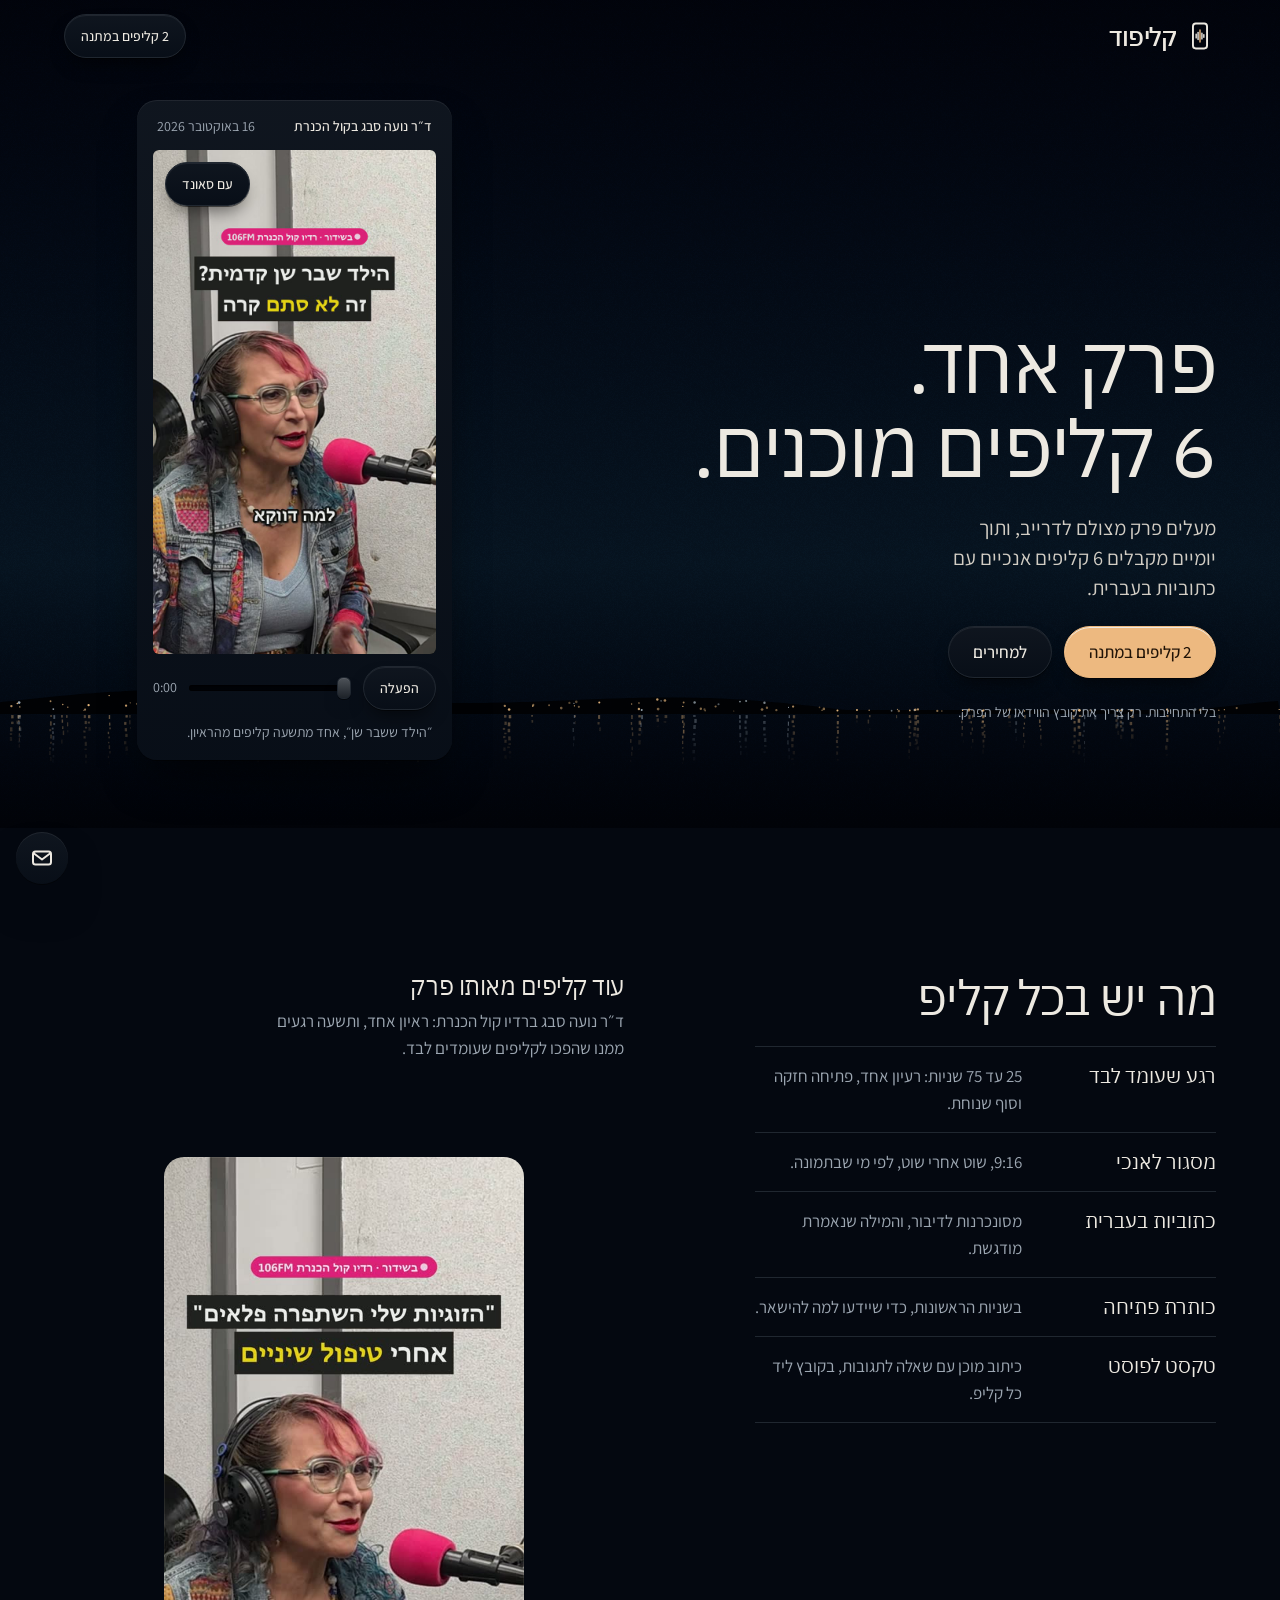
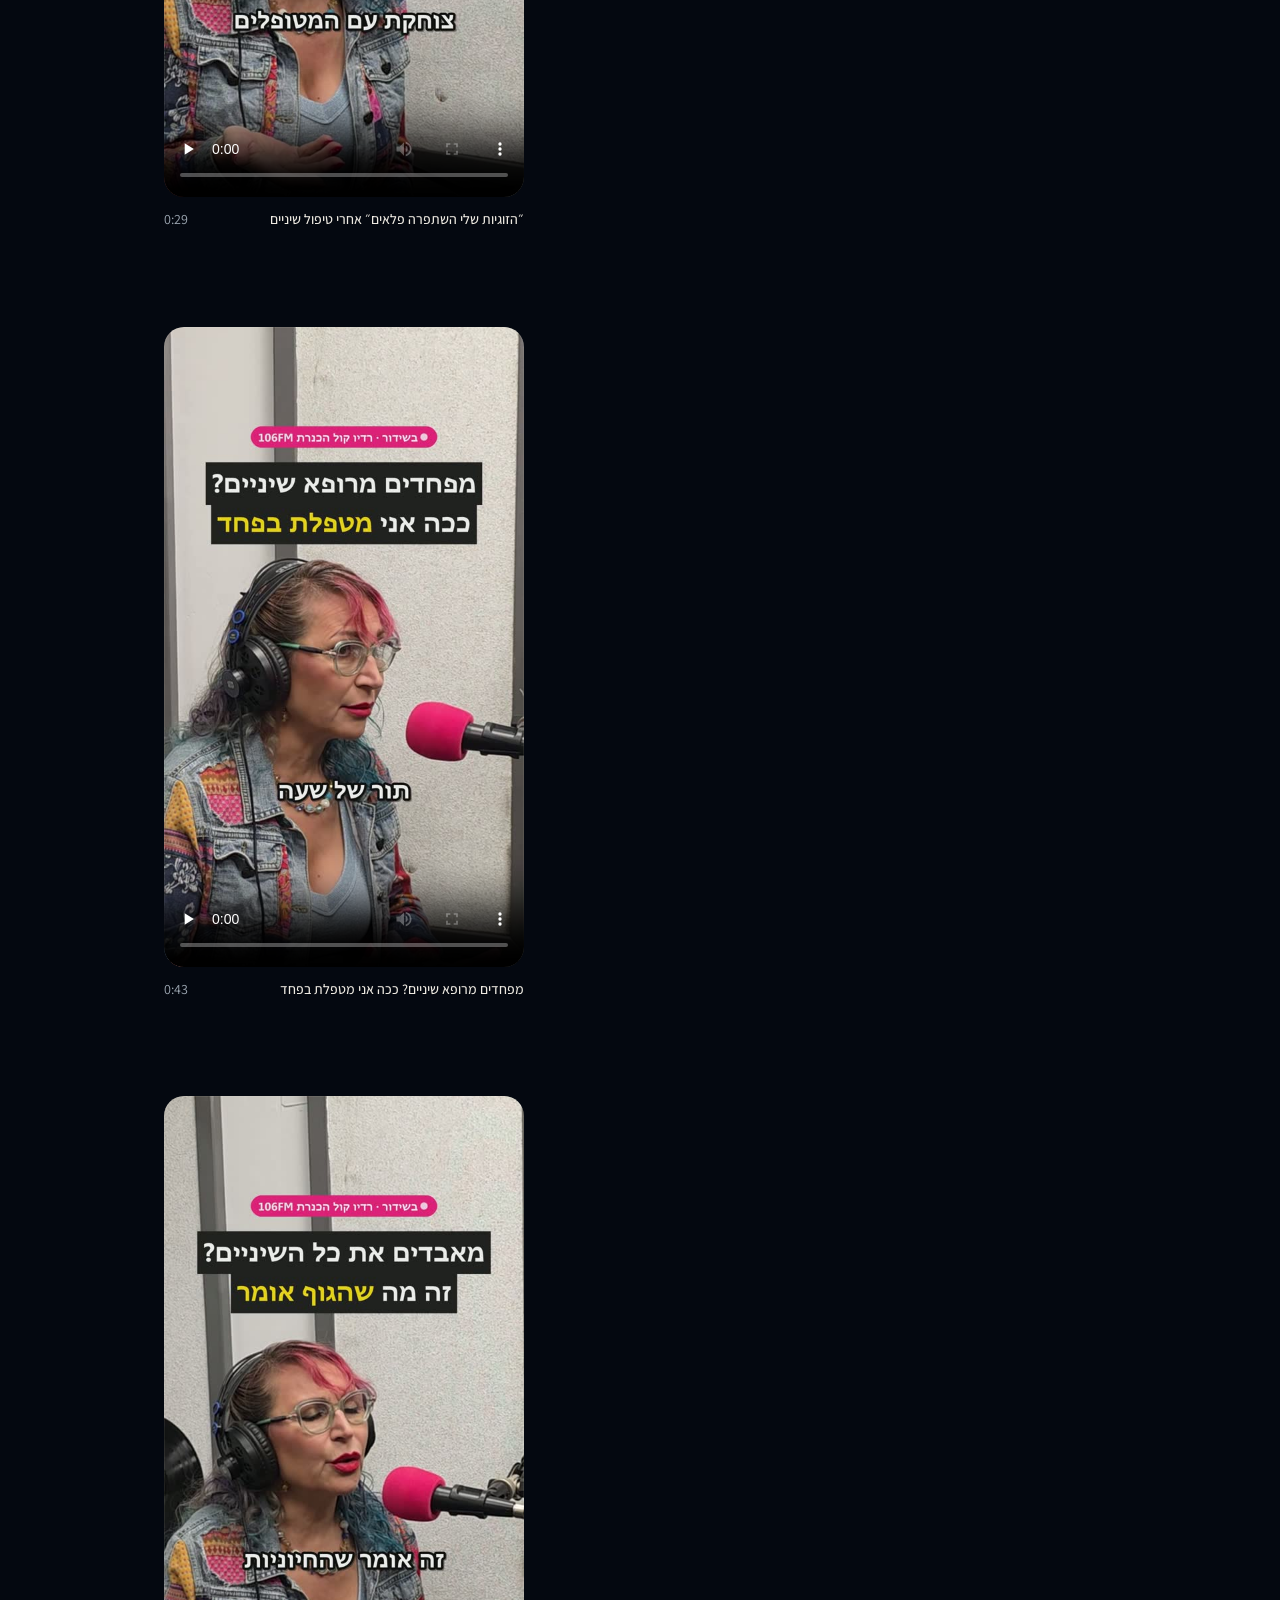
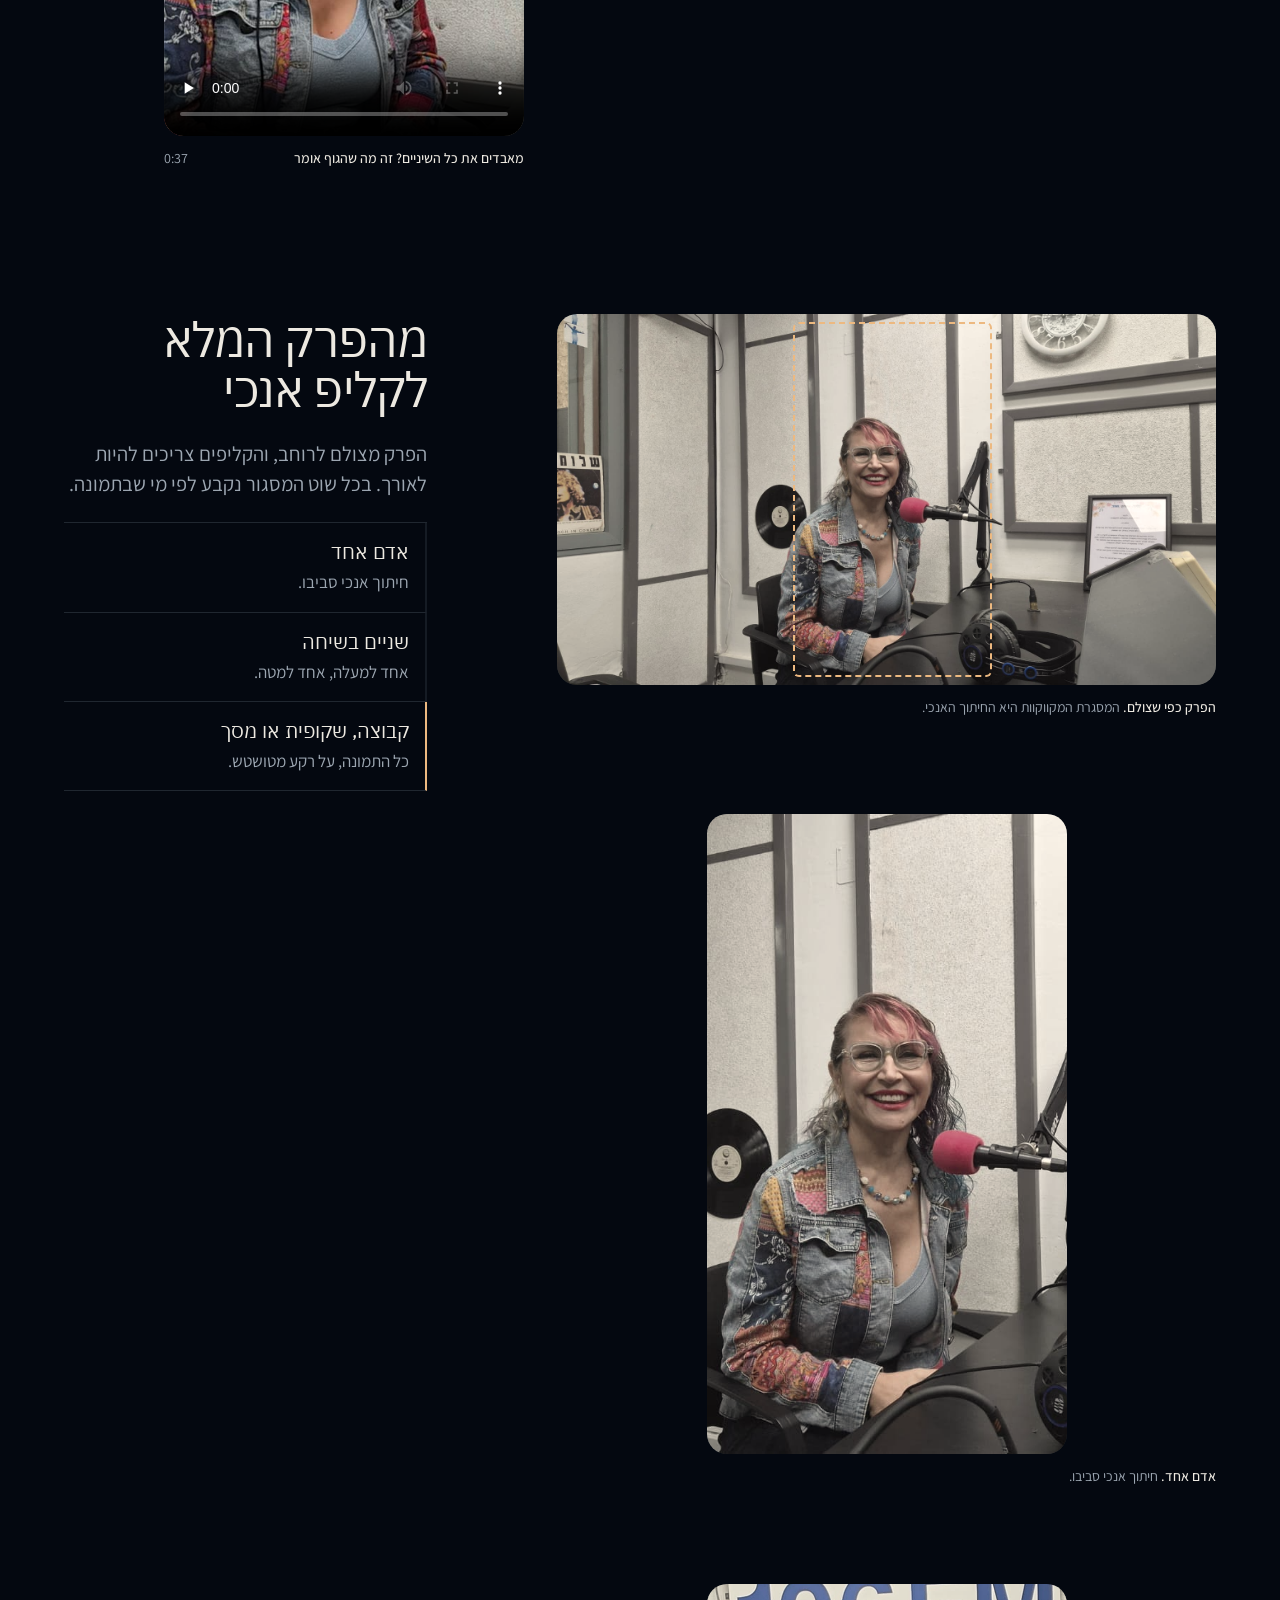
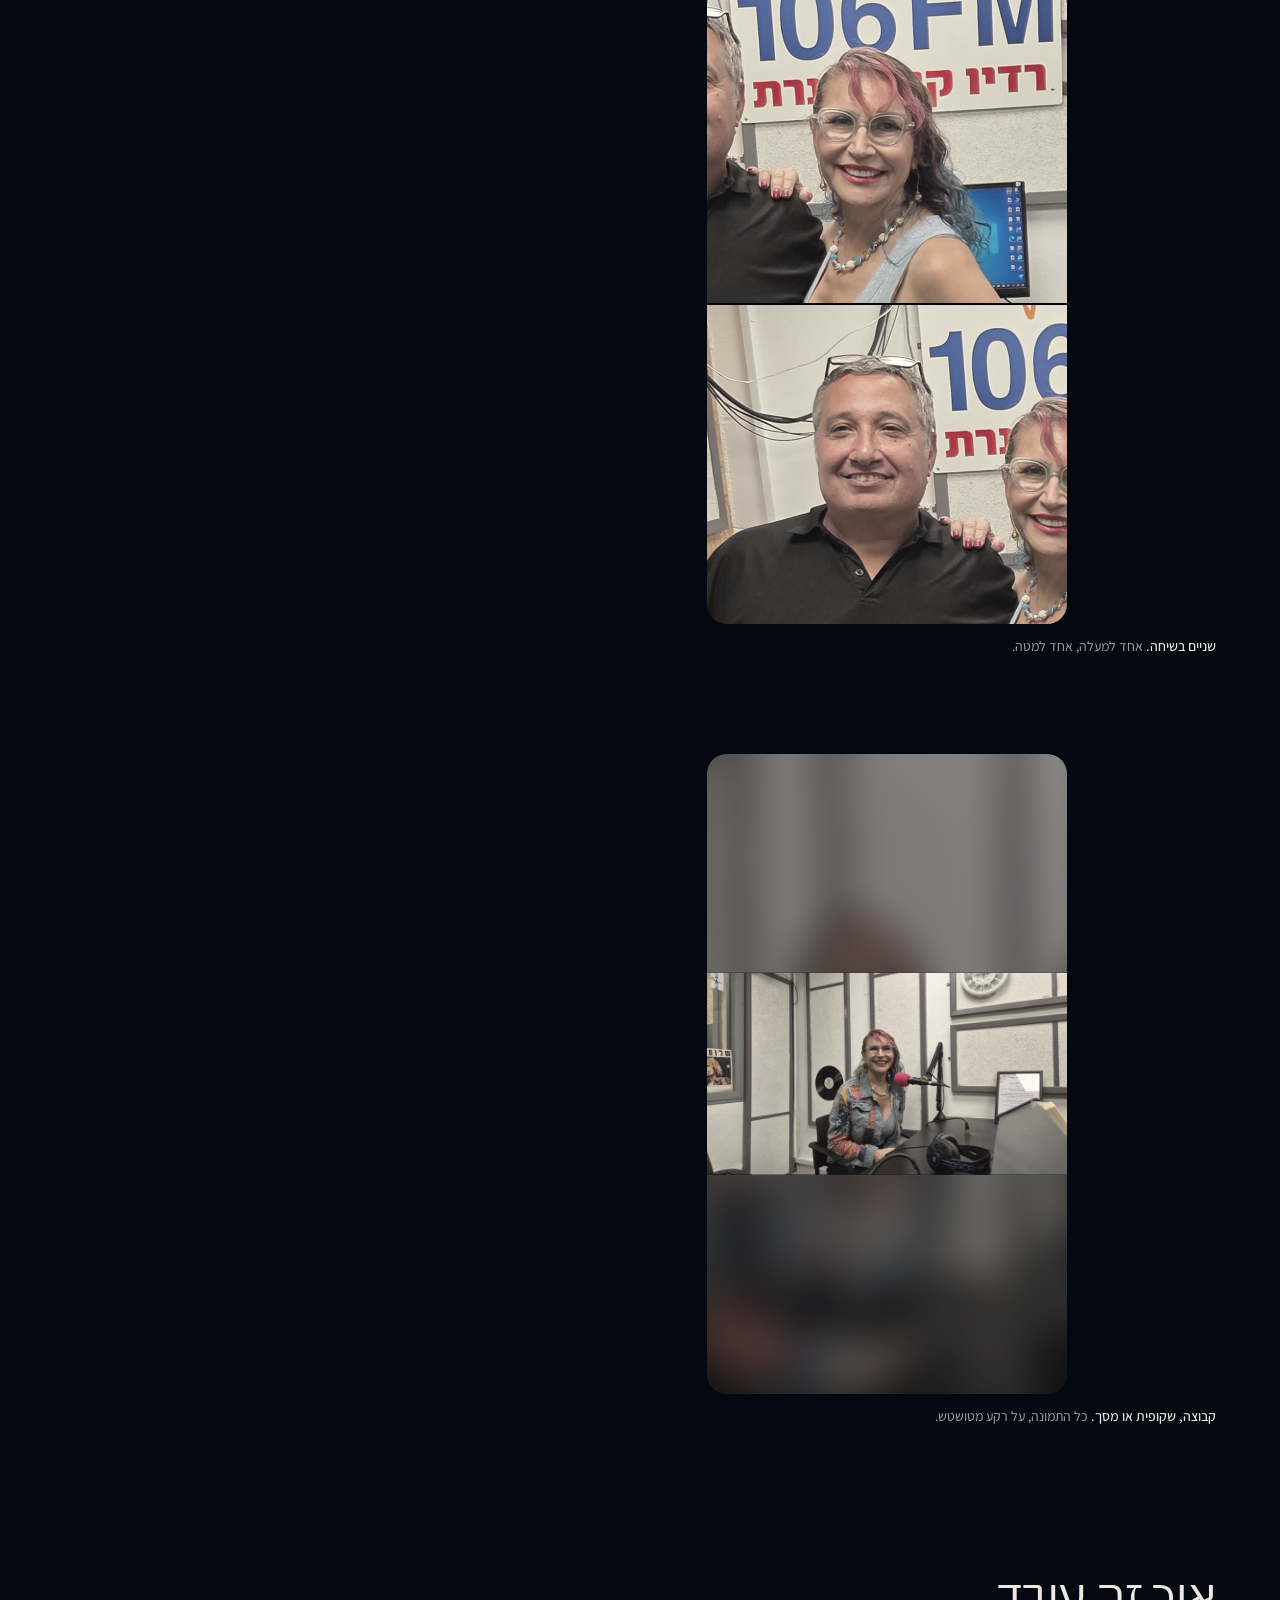
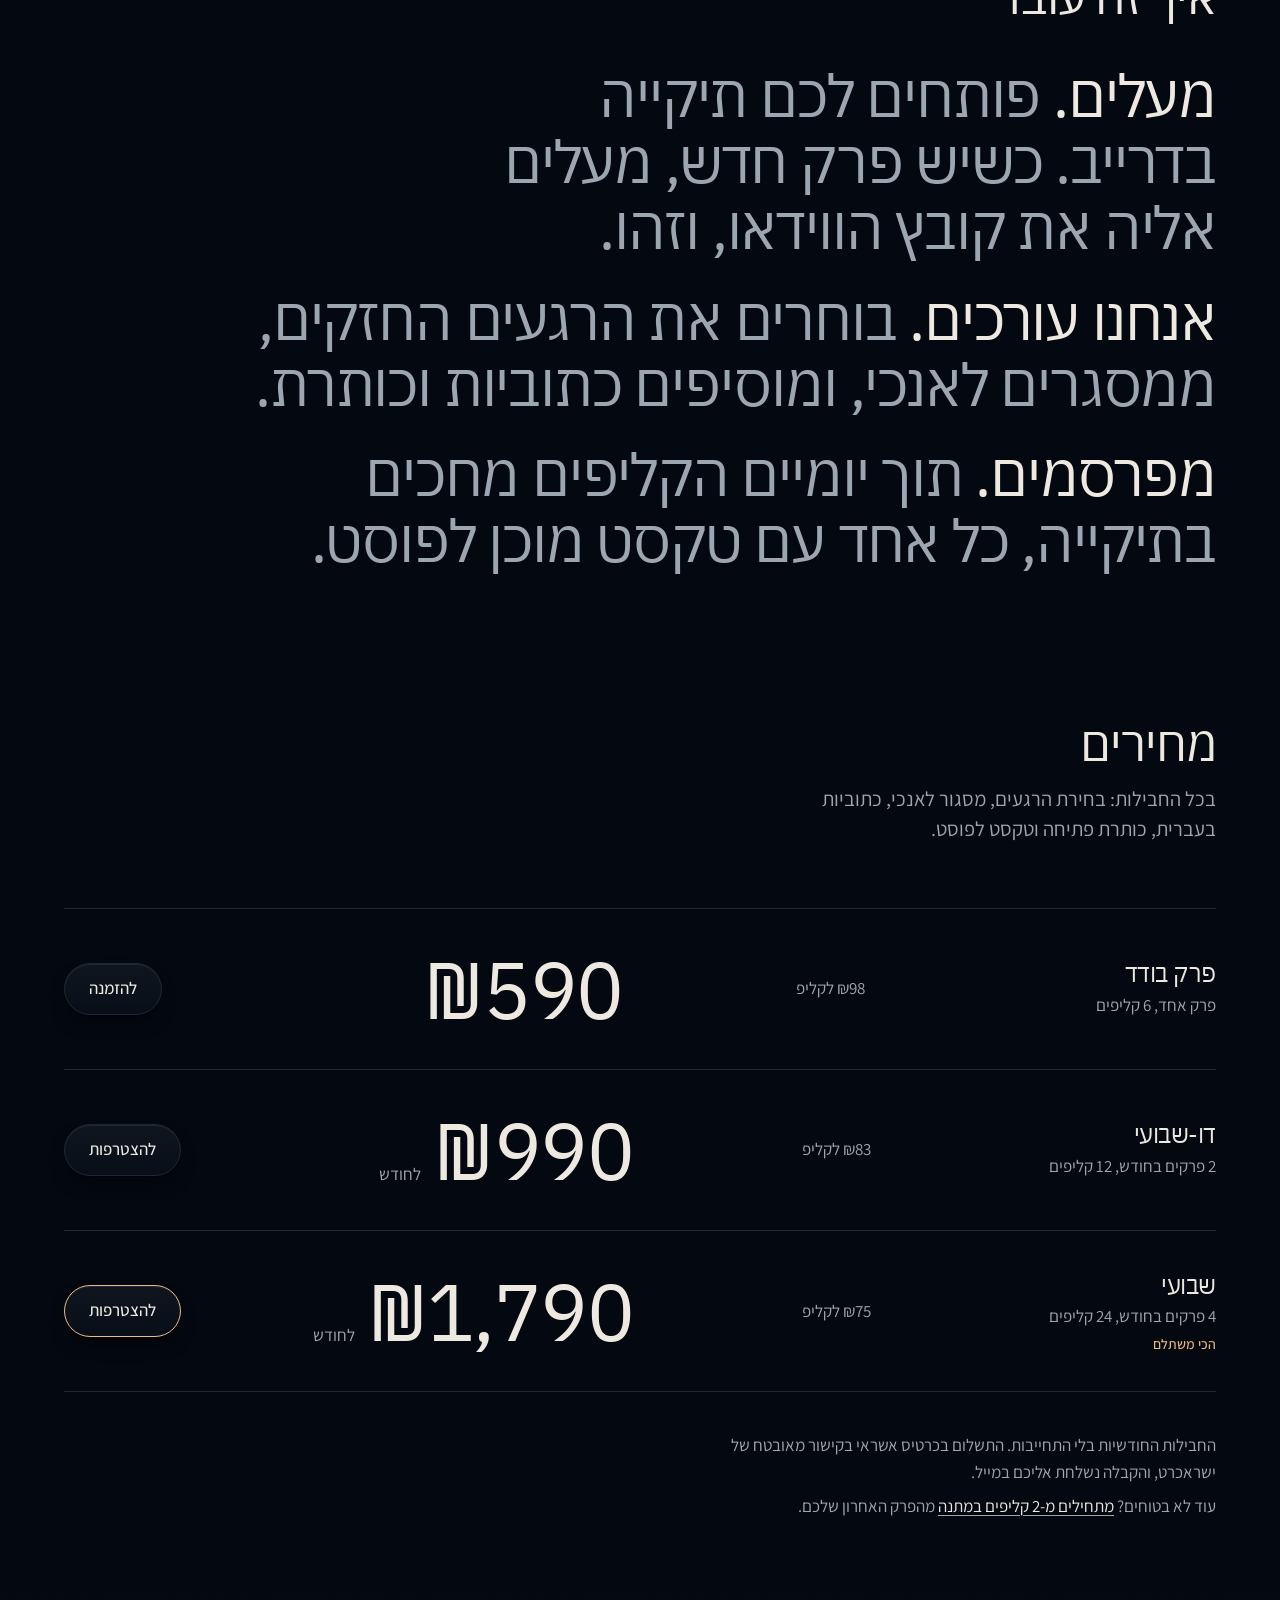
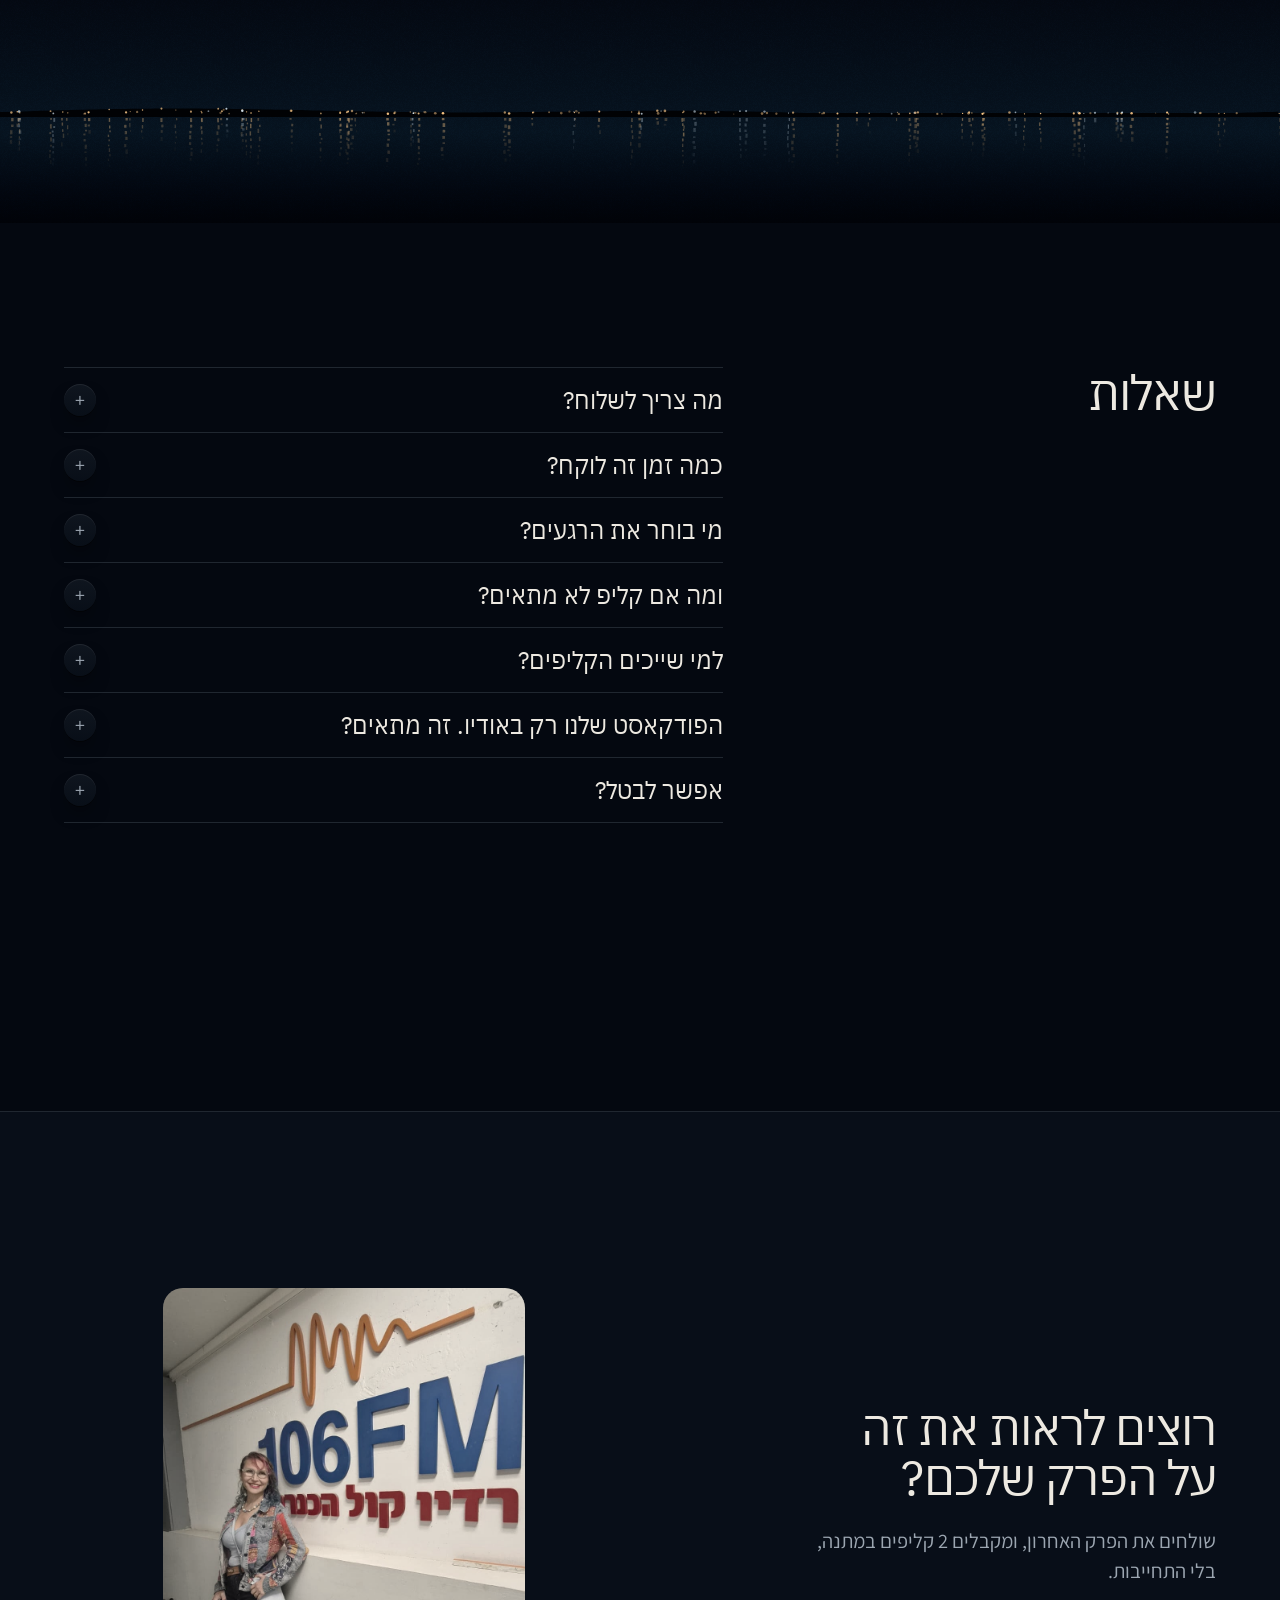
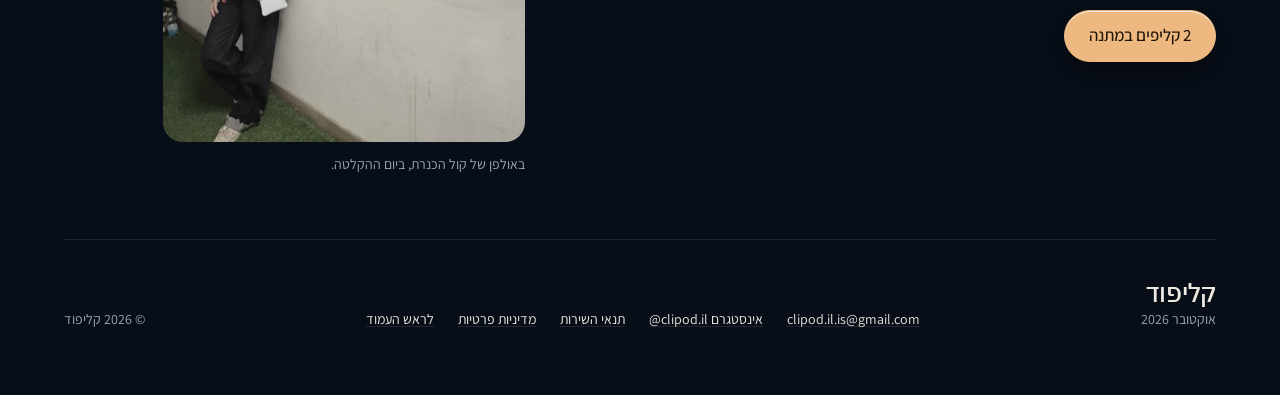
==== commit 29197453: "Use the night-look link preview Co-Authored-By: Claude Opus 5.5 <noreply@anthropic.com>" ====
--- a/index.html
+++ b/index.html
@@ -10,7 +10,7 @@
 <meta property="og:locale" content="he_IL">
 <meta property="og:title" content="קליפוד | פרק אחד. 6 קליפים מוכנים.">
 <meta property="og:description" content="קליפים אנכיים מפודקאסטים מצולמים, עם כתוביות בעברית. 2 קליפים ראשונים במתנה.">
-<meta property="og:image" content="https://itaysebag.github.io/clipod/img/og.png">
+<meta property="og:image" content="https://itaysebag.github.io/clipod/img/og.jpg">
 <meta property="og:url" content="https://itaysebag.github.io/clipod/">
 <meta property="og:image:width" content="1200">
 <meta property="og:image:height" content="630">
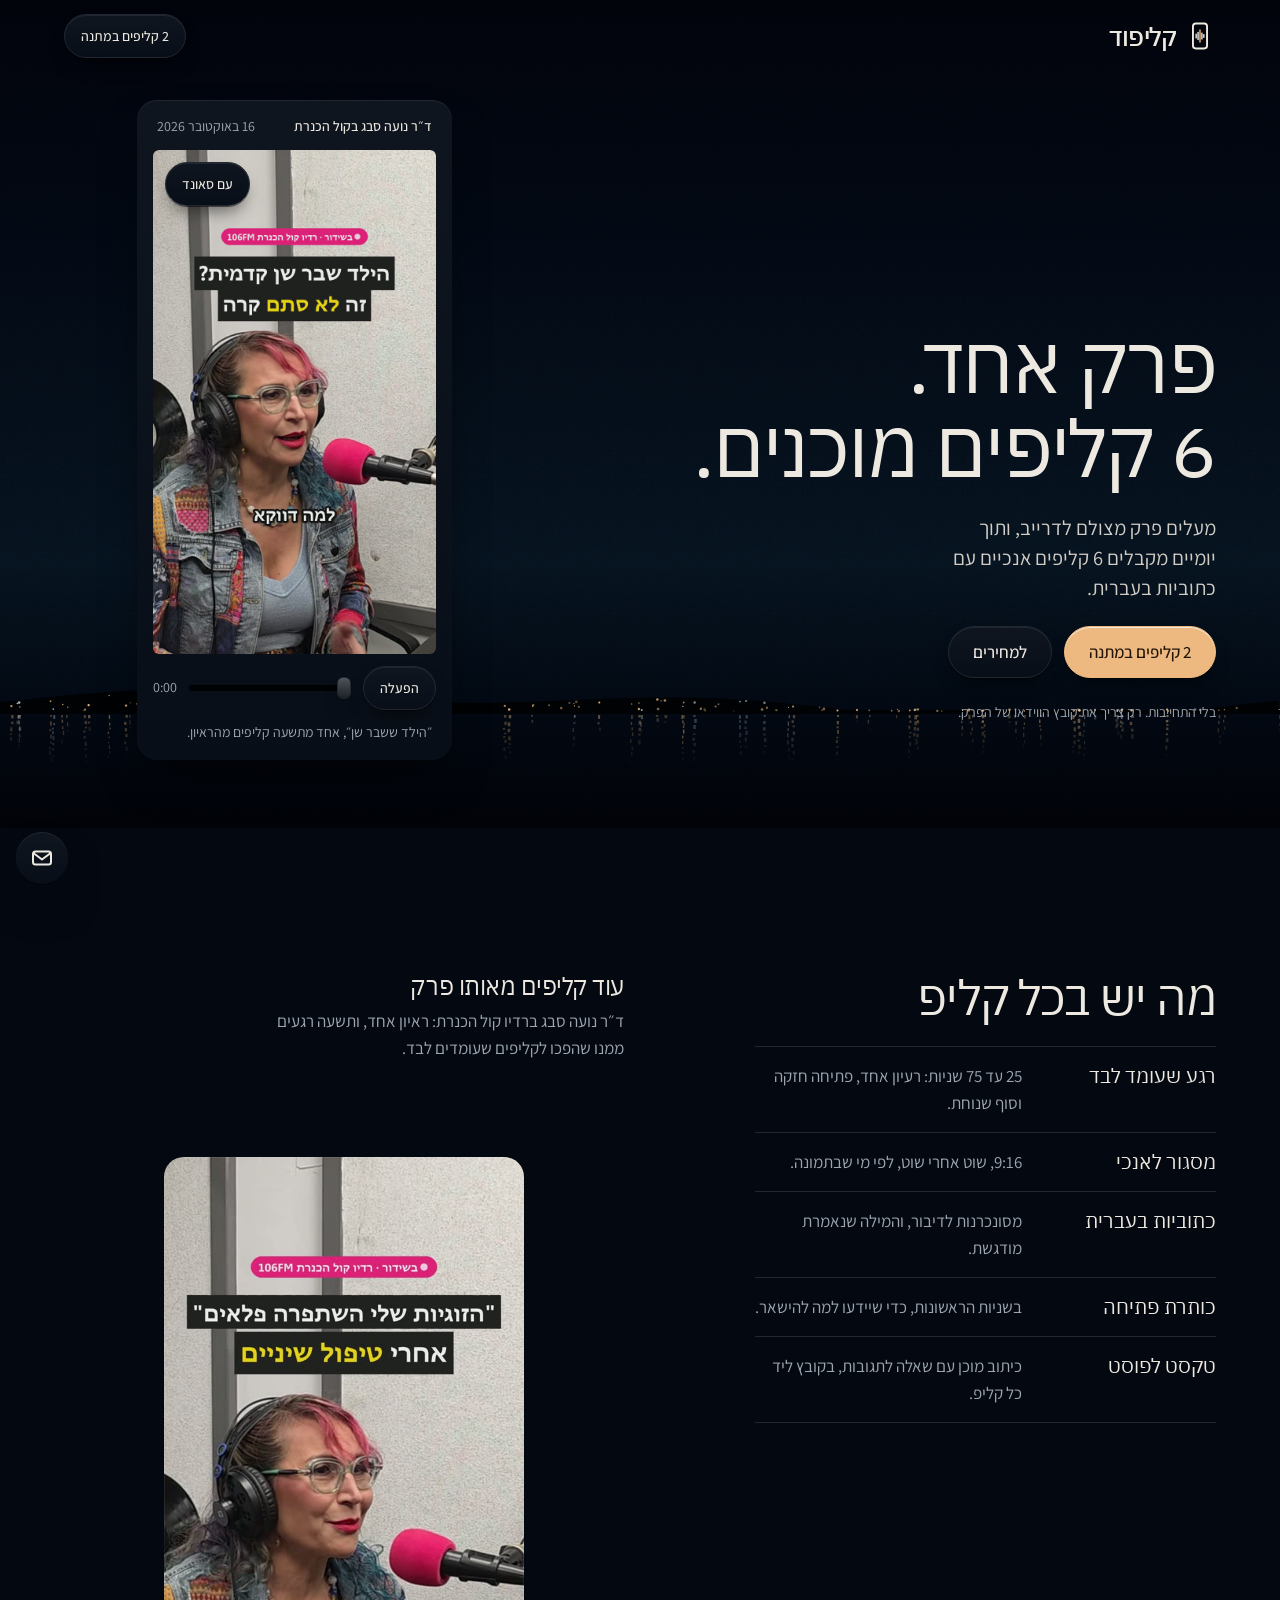
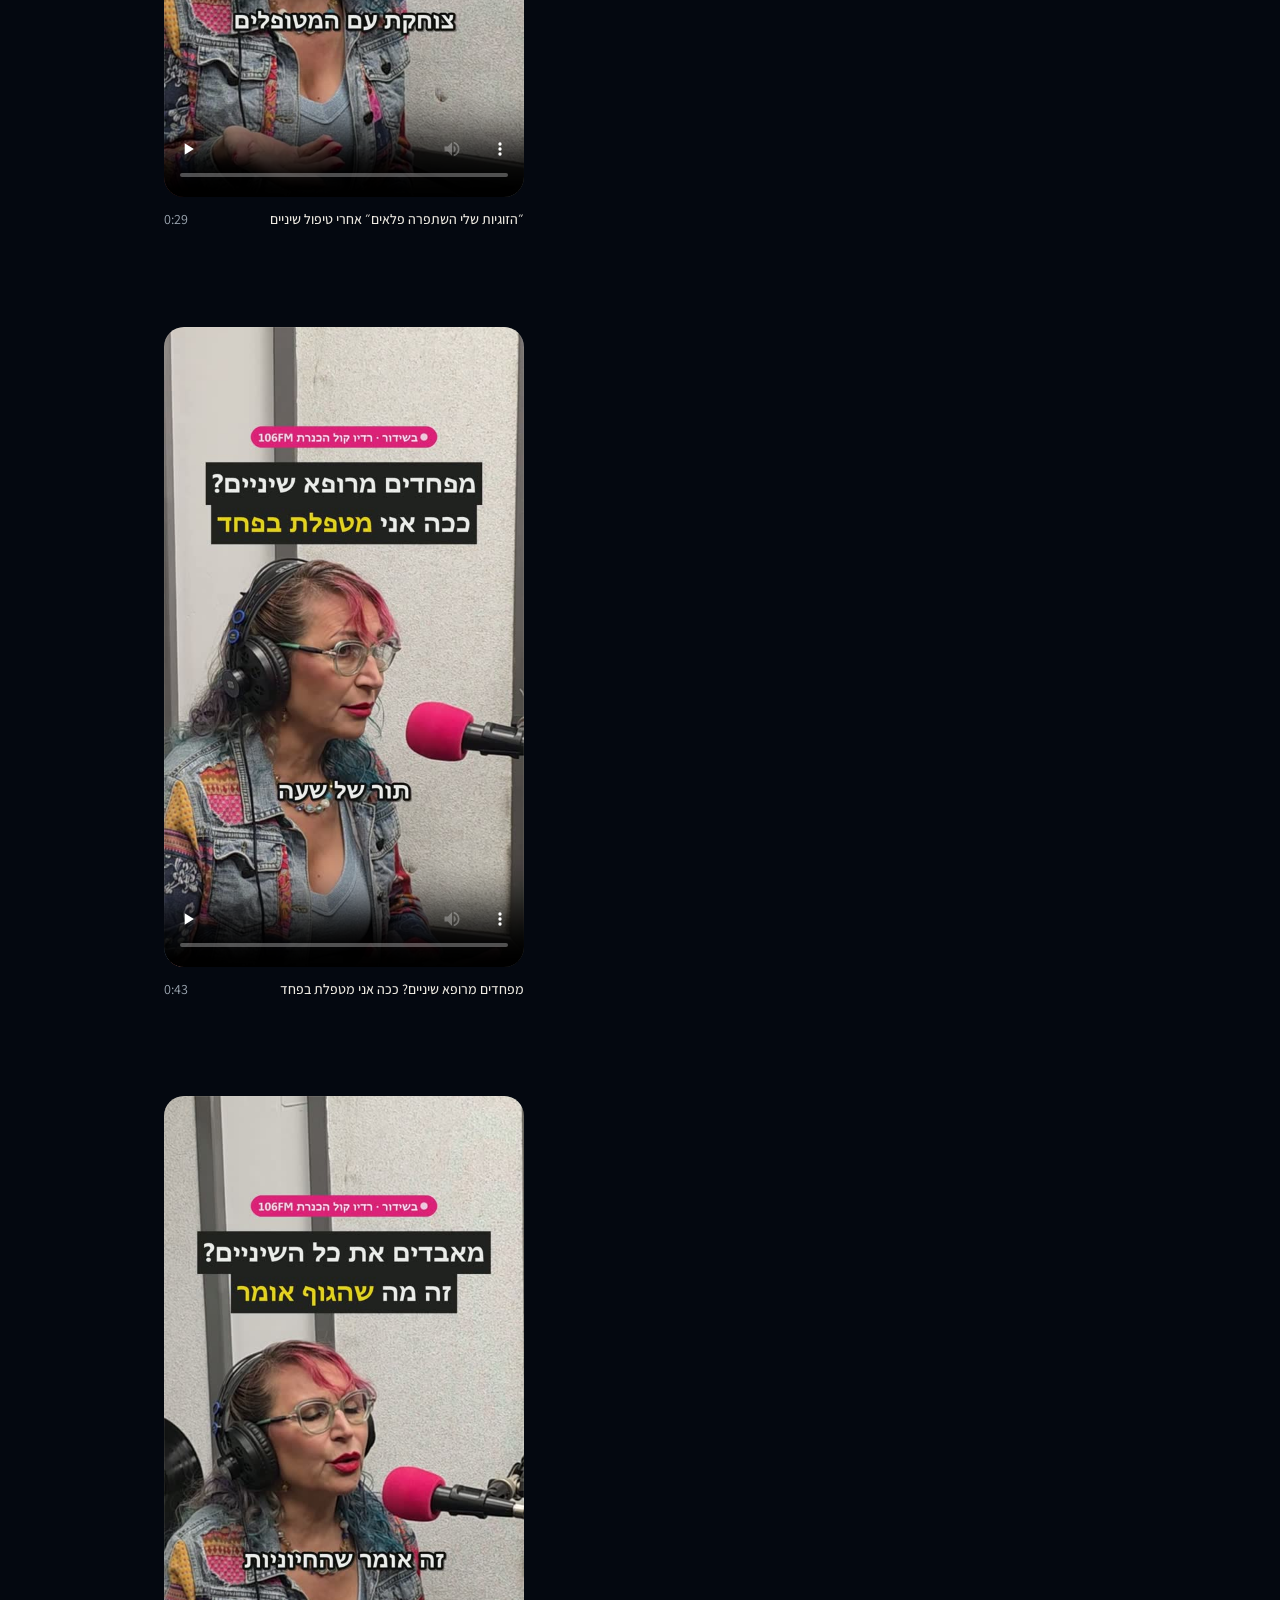
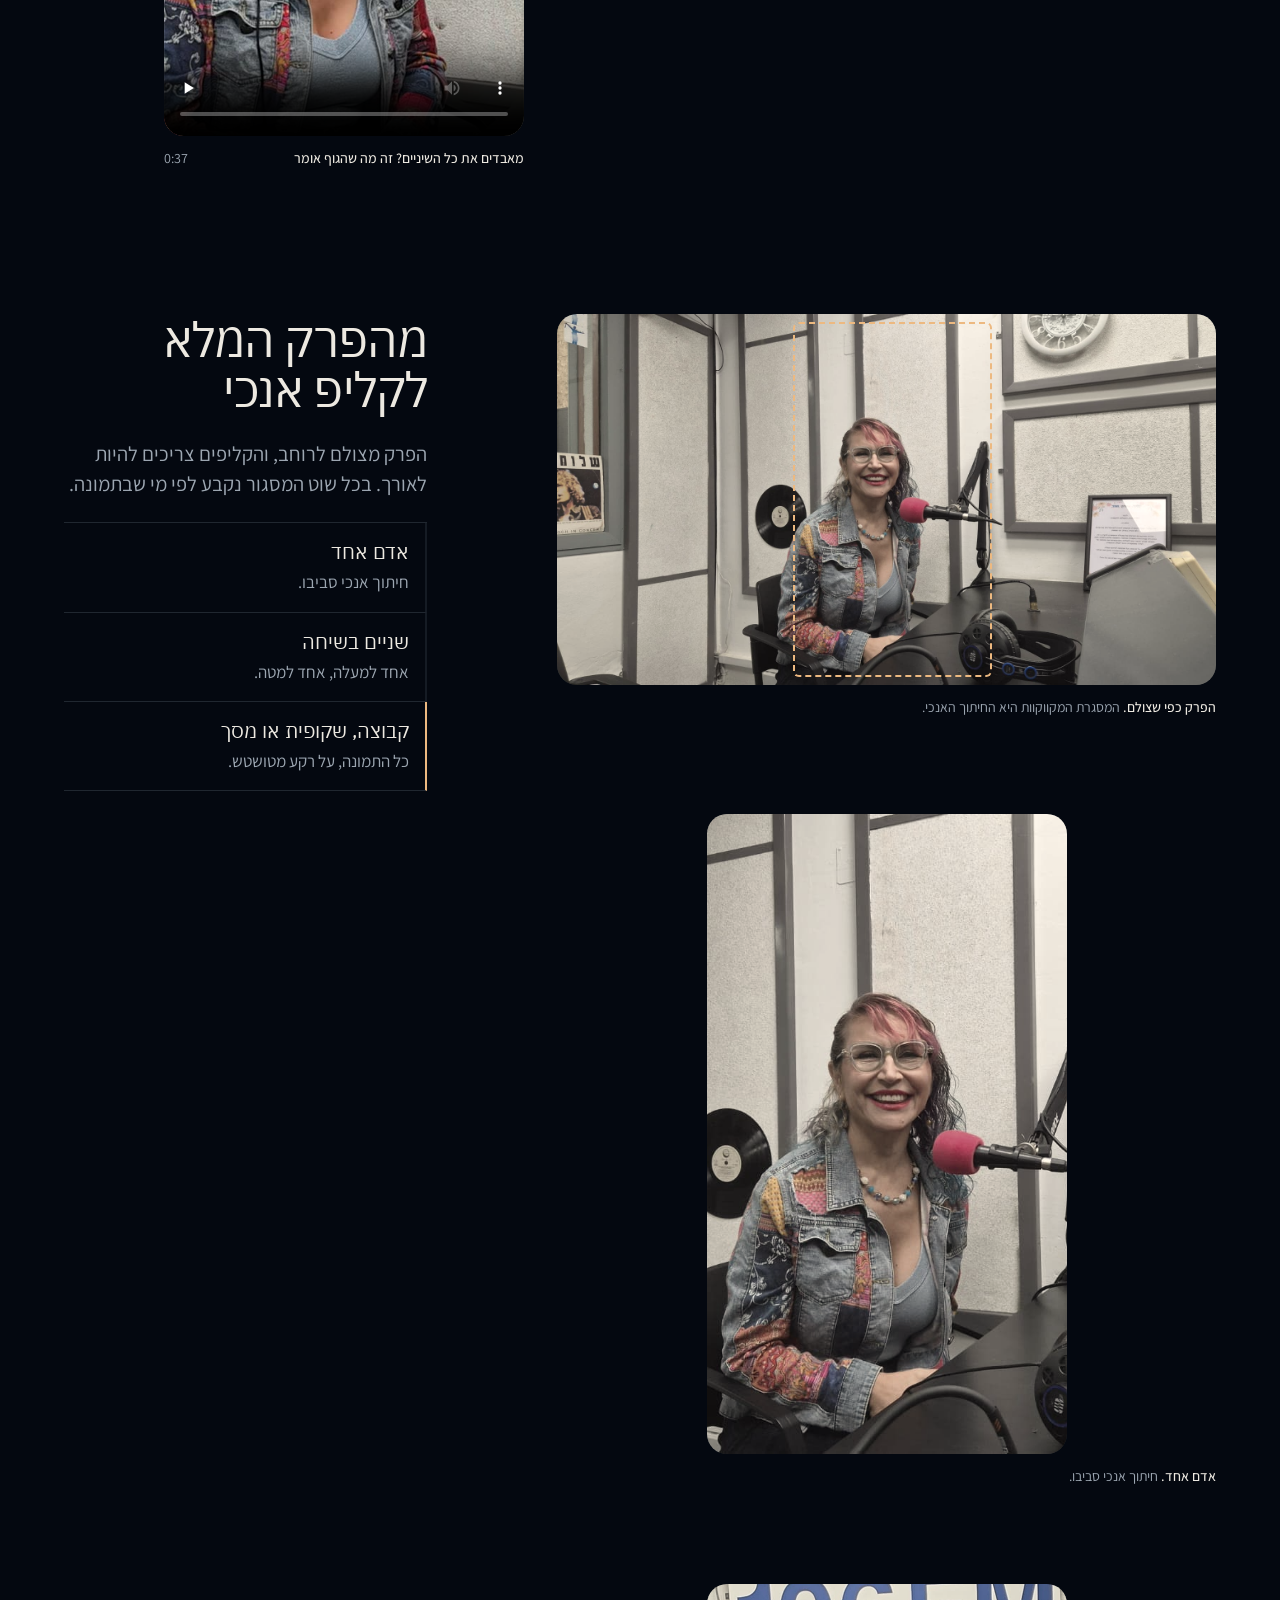
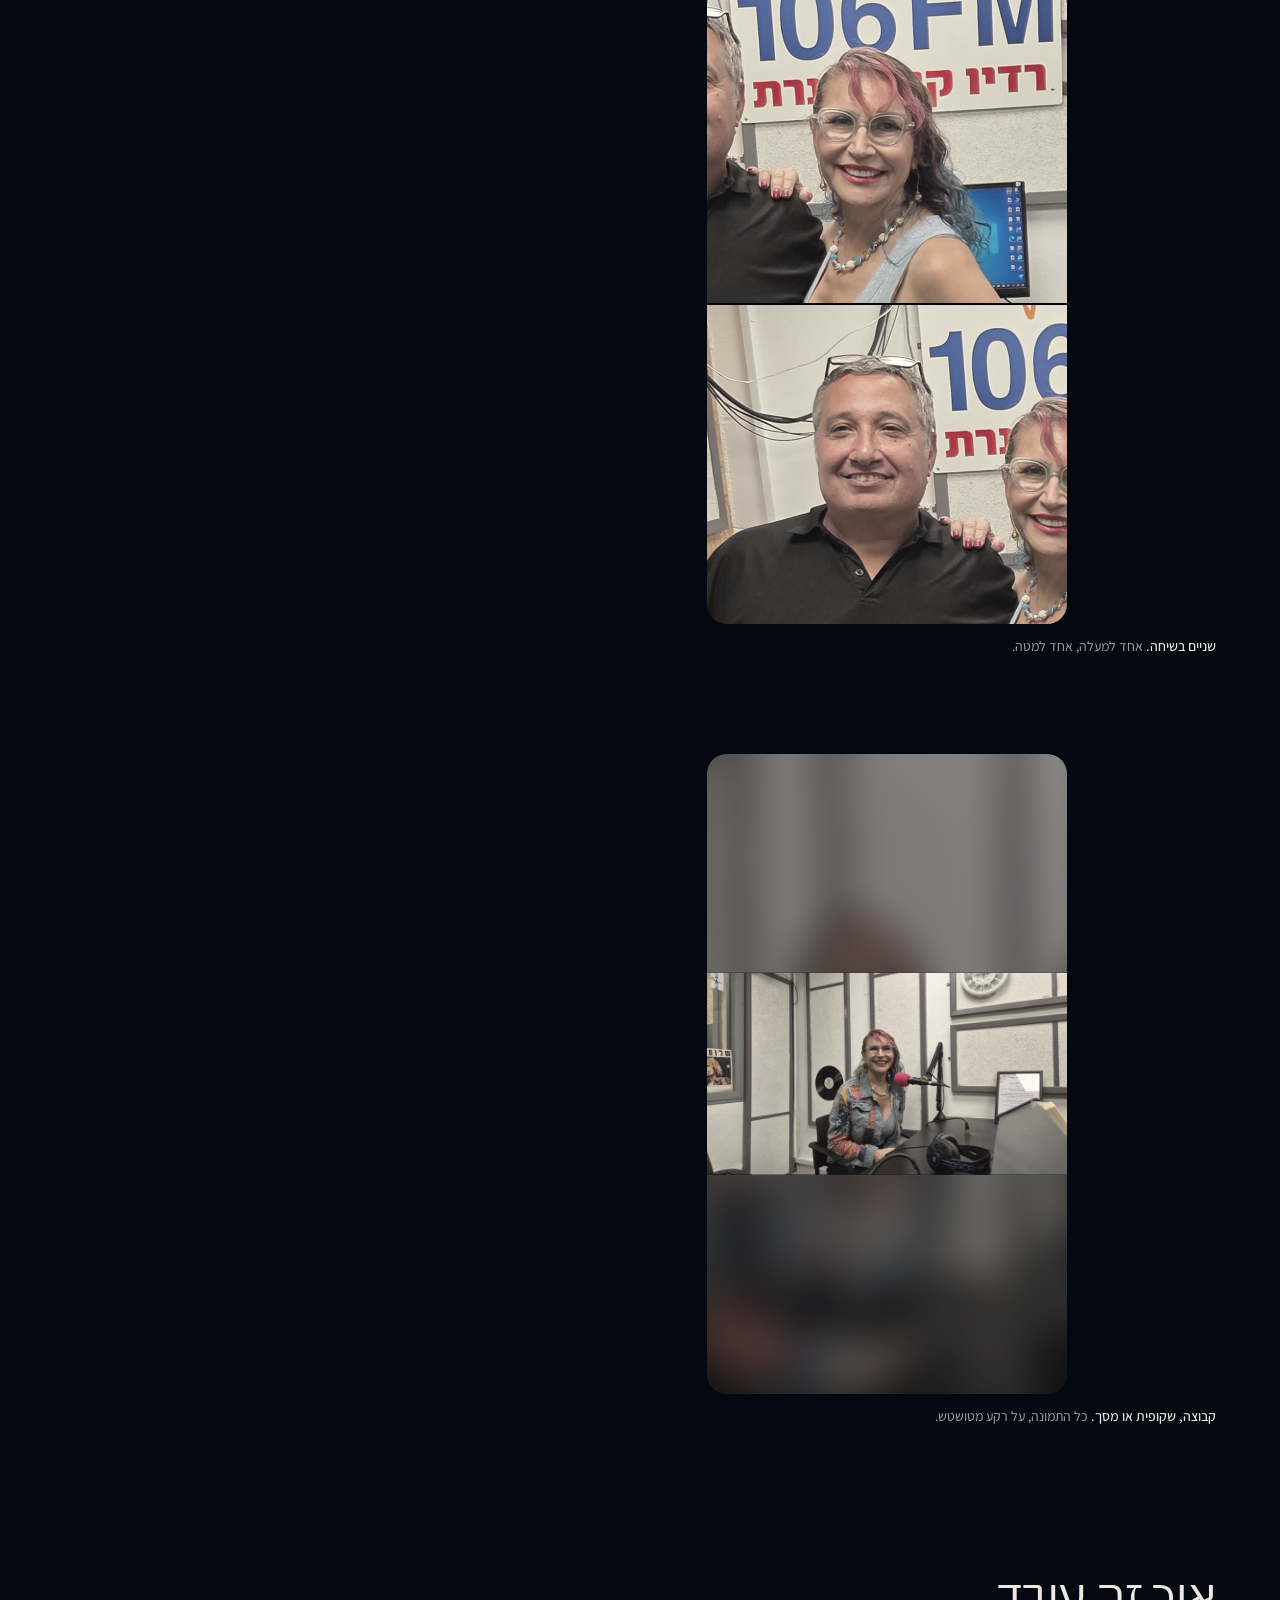
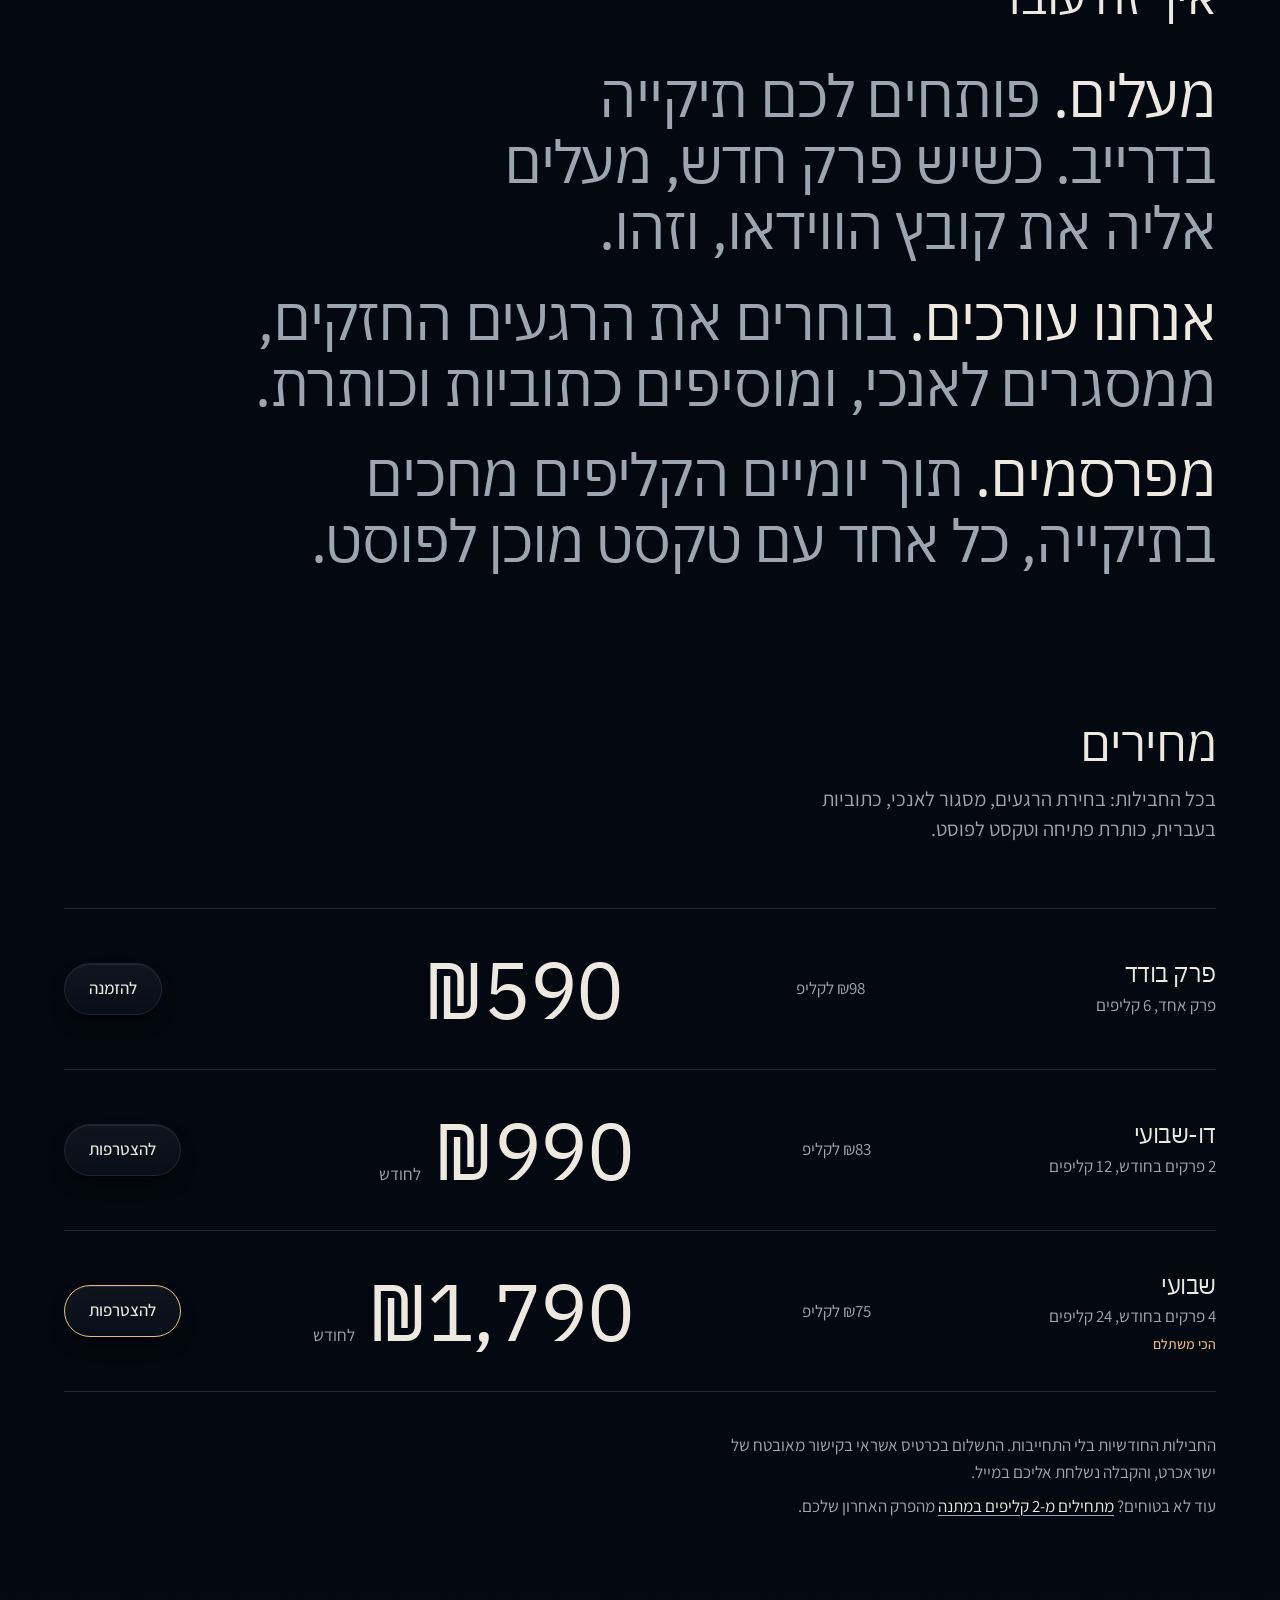
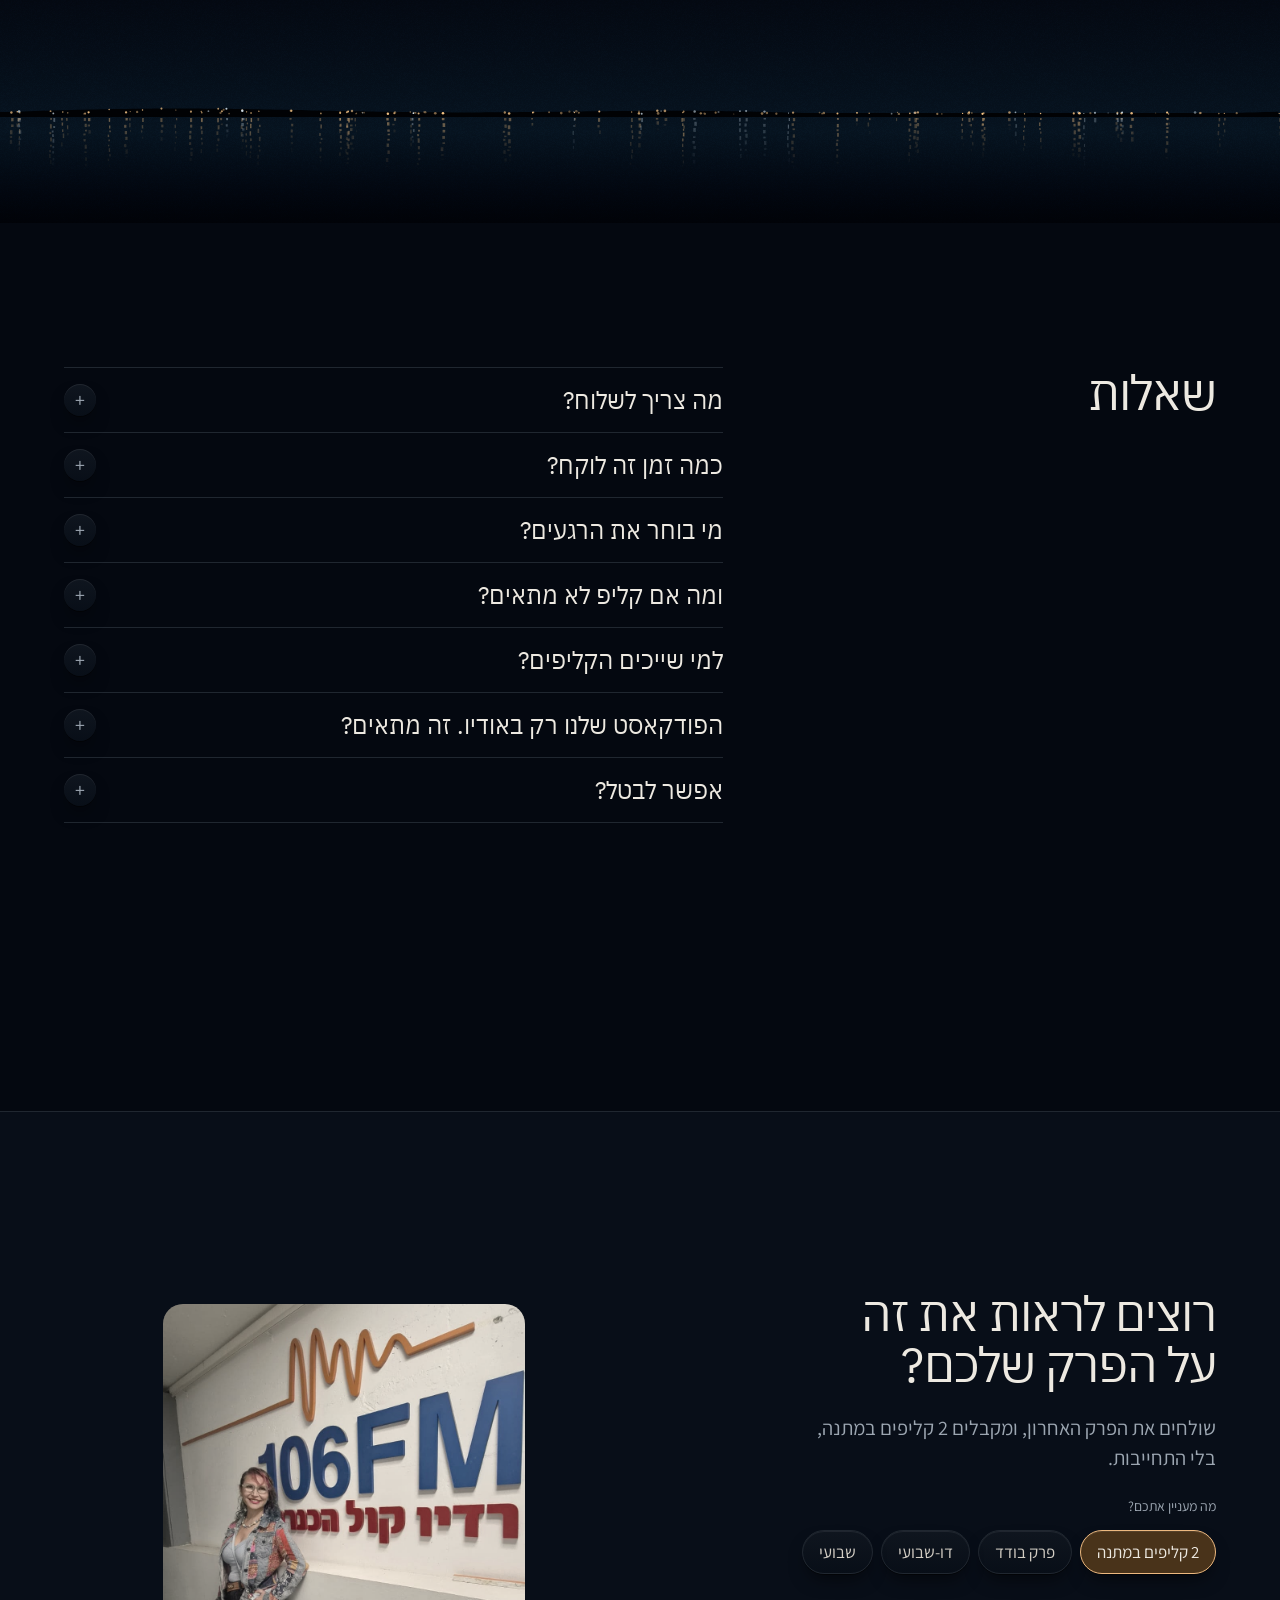
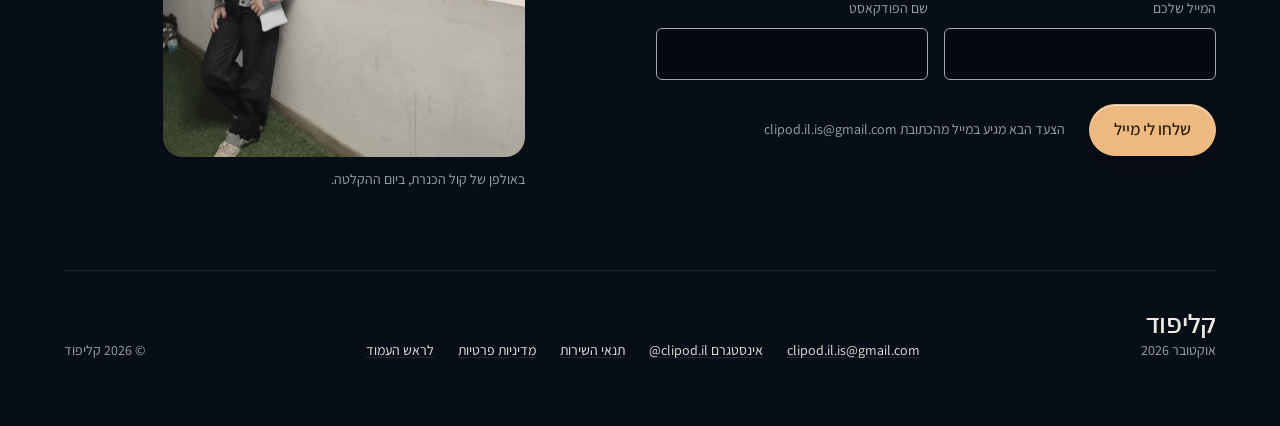
==== commit f39acd44: "Lead every demo and plan button to one form that emails the visitor The buttons used to open the vis" ====
--- a/index.html
+++ b/index.html
@@ -41,7 +41,7 @@
         </svg>
         קליפוד
       </a>
-      <a class="btn btn--small" data-demo href="mailto:clipod.il.is@gmail.com">2 קליפים במתנה</a>
+      <a class="btn btn--small" data-demo href="#start">2 קליפים במתנה</a>
     </div>
   </nav>
 
@@ -50,7 +50,7 @@
       <h1>פרק אחד.<br>6 קליפים מוכנים.</h1>
       <p class="lead">מעלים פרק מצולם לדרייב, ותוך יומיים מקבלים 6 קליפים אנכיים עם כתוביות בעברית.</p>
       <div class="hero__actions">
-        <a class="btn btn--primary" data-demo href="mailto:clipod.il.is@gmail.com">2 קליפים במתנה</a>
+        <a class="btn btn--primary" data-demo href="#start">2 קליפים במתנה</a>
         <a class="btn" href="#prices">למחירים</a>
       </div>
       <p class="hero__note">בלי התחייבות. רק צריך את קובץ הווידאו של הפרק.</p>
@@ -178,24 +178,24 @@
         <div><h3>פרק בודד</h3><p class="plan__what">פרק אחד, 6 קליפים</p></div>
         <p class="plan__per">₪98 לקליפ</p>
         <p class="plan__price">₪590</p>
-        <a class="btn" data-pay="single" data-name="פרק בודד" href="mailto:clipod.il.is@gmail.com">להזמנה</a>
+        <a class="btn" data-pay="single" data-name="פרק בודד" href="#start">להזמנה</a>
       </li>
       <li class="plan">
         <div><h3>דו-שבועי</h3><p class="plan__what">2 פרקים בחודש, 12 קליפים</p></div>
         <p class="plan__per">₪83 לקליפ</p>
         <p class="plan__price">₪990<small>לחודש</small></p>
-        <a class="btn" data-pay="biweekly" data-name="דו-שבועי" href="mailto:clipod.il.is@gmail.com">להצטרפות</a>
+        <a class="btn" data-pay="biweekly" data-name="דו-שבועי" href="#start">להצטרפות</a>
       </li>
       <li class="plan">
         <div><h3>שבועי</h3><p class="plan__what">4 פרקים בחודש, 24 קליפים</p><p class="plan__best">הכי משתלם</p></div>
         <p class="plan__per">₪75 לקליפ</p>
         <p class="plan__price">₪1,790<small>לחודש</small></p>
-        <a class="btn btn--lit" data-pay="weekly" data-name="שבועי" href="mailto:clipod.il.is@gmail.com">להצטרפות</a>
+        <a class="btn btn--lit" data-pay="weekly" data-name="שבועי" href="#start">להצטרפות</a>
       </li>
     </ol>
     <div class="prices__notes">
       <p>החבילות החודשיות בלי התחייבות. התשלום בכרטיס אשראי בקישור מאובטח של ישראכרט, והקבלה נשלחת אליכם במייל.</p>
-      <p>עוד לא בטוחים? <a class="text-link" data-demo href="mailto:clipod.il.is@gmail.com">מתחילים מ-2 קליפים במתנה</a> מהפרק האחרון שלכם.</p>
+      <p>עוד לא בטוחים? <a class="text-link" data-demo href="#start">מתחילים מ-2 קליפים במתנה</a> מהפרק האחרון שלכם.</p>
     </div>
   </div>
   <div class="horizon" aria-hidden="true">
@@ -226,7 +226,27 @@
     <div class="close__letter">
       <h2 id="last-h">רוצים לראות את זה על הפרק שלכם?</h2>
       <p class="lede">שולחים את הפרק האחרון, ומקבלים 2 קליפים במתנה, בלי התחייבות.</p>
-      <div><a class="btn btn--primary" data-demo href="mailto:clipod.il.is@gmail.com">2 קליפים במתנה</a></div>
+      <form class="start" id="start" data-endpoint="" novalidate>
+        <fieldset class="seg">
+          <legend>מה מעניין אתכם?</legend>
+          <div class="seg__options">
+            <input type="radio" name="choice" id="c-demo" value="demo" checked><label for="c-demo">2 קליפים במתנה</label>
+            <input type="radio" name="choice" id="c-single" value="single"><label for="c-single">פרק בודד</label>
+            <input type="radio" name="choice" id="c-biweekly" value="biweekly"><label for="c-biweekly">דו-שבועי</label>
+            <input type="radio" name="choice" id="c-weekly" value="weekly"><label for="c-weekly">שבועי</label>
+          </div>
+        </fieldset>
+        <div class="start__fields">
+          <div class="field"><label for="f-email">המייל שלכם</label><input id="f-email" name="email" type="email" autocomplete="email" inputmode="email" dir="ltr" required></div>
+          <div class="field"><label for="f-podcast">שם הפודקאסט</label><input id="f-podcast" name="podcast" type="text" autocomplete="organization"></div>
+        </div>
+        <input class="visually-hidden" type="text" name="website" tabindex="-1" autocomplete="off" aria-hidden="true">
+        <div class="start__send">
+          <button class="btn btn--primary" type="submit">שלחו לי מייל</button>
+          <p class="start__note">הצעד הבא מגיע במייל מהכתובת <span class="ltr">clipod.il.is@gmail.com</span></p>
+        </div>
+        <p class="start__help" id="start-help" role="status" aria-live="polite"></p>
+      </form>
     </div>
     <figure class="close__photo">
       <div data-slot="studio" data-alt="הדוברת ליד שלט התחנה">
@@ -256,35 +276,72 @@
 </a>
 
 <script>
-  // Fill these in as they exist. An empty link falls back to an email to the business with the right subject.
+  // endpoint: the web app address of the form script (apps-script/Code.gs on clipod.il.is@gmail.com). The payment
+  // links live in that script, which emails them; the site never shows them.
   var CONFIG = {
     email: 'clipod.il.is@gmail.com',
-    demoForm: '',          // the Google Form for the free demo
-    pay: {
-      single: '',          // Isracard 360 link, ₪590
-      biweekly: '',        // Isracard 360 link, ₪990 a month
-      weekly: ''           // Isracard 360 link, ₪1,790 a month
-    }
+    endpoint: ''
   };
 
   function mail(subject, body) {
     return 'mailto:' + CONFIG.email + '?subject=' + encodeURIComponent(subject) + (body ? '&body=' + encodeURIComponent(body) : '');
   }
-  // A web link opens in a new tab; an email link opens the mail app.
-  function point(a, url) {
-    a.href = url;
-    if (/^https?:/.test(url)) { a.target = '_blank'; a.rel = 'noopener'; }
+
+  // Every "2 קליפים במתנה" and every plan button leads to the one form at the close, with that choice picked.
+  var form = document.getElementById('start');
+  var still = window.matchMedia('(prefers-reduced-motion: reduce)').matches;
+  function toForm(e, choice) {
+    e.preventDefault();
+    var r = form.querySelector('input[name="choice"][value="' + choice + '"]');
+    if (r) r.checked = true;
+    form.scrollIntoView({ behavior: still ? 'auto' : 'smooth', block: 'center' });
+    form.email.focus({ preventScroll: true });
   }
-
-  document.querySelectorAll('[data-demo]').forEach(function (a) {
-    point(a, CONFIG.demoForm || mail('2 קליפים במתנה',
-      'היי,\nאשמח ל-2 קליפים במתנה מהפרק האחרון של הפודקאסט שלנו.\n\nשם הפודקאסט:\nקישור לקובץ הווידאו של הפרק (דרייב, WeTransfer או יוטיוב):\n'));
+  document.querySelectorAll('[data-demo]').forEach(function (a) { a.addEventListener('click', function (e) { toForm(e, 'demo'); }); });
+  document.querySelectorAll('[data-pay]').forEach(function (a) { a.addEventListener('click', function (e) { toForm(e, a.dataset.pay); }); });
+  document.querySelectorAll('[data-ask]').forEach(function (a) { a.href = mail('שאלה על קליפוד'); });
+
+  // The form: the script emails the visitor the next step. "An email is waiting" shows only once it answered ok.
+  form.dataset.endpoint = CONFIG.endpoint;
+  form.addEventListener('submit', function (e) {
+    e.preventDefault();
+    var help = document.getElementById('start-help'), btn = form.querySelector('button[type="submit"]'), email = form.email;
+    var to = email.value.trim();
+    var ok = to && email.checkValidity();
+    email.toggleAttribute('aria-invalid', !ok);
+    if (!ok) {
+      email.setAttribute('aria-describedby', help.id);
+      help.textContent = 'המייל הזה נראה חסר. כתבו אותו כך: name@example.com.';
+      email.focus();
+      return;
+    }
+    var picked = form.querySelector('input[name="choice"]:checked');
+    var label = picked ? form.querySelector('label[for="' + picked.id + '"]').textContent : '2 קליפים במתנה';
+    if (!form.dataset.endpoint) {
+      // Not connected yet: open a ready email to the business instead, and say so.
+      window.location.href = mail(label, 'היי,\nאשמח לפרטים על "' + label + '".\n\nהמייל שלי: ' + to + '\nשם הפודקאסט: ' + form.podcast.value.trim() + '\n');
+      help.textContent = 'פתחנו לכם מייל מוכן אלינו. שלחו אותו, ונחזור אליכם במייל.';
+      return;
+    }
+    btn.disabled = true;
+    btn.setAttribute('aria-busy', 'true');
+    help.textContent = 'שולחים…';
+    fetch(form.dataset.endpoint, { method: 'POST', body: new URLSearchParams(new FormData(form)) })
+      .then(function (r) { return r.json(); })
+      .then(function (res) {
+        if (res.ok) {
+          help.textContent = 'שלחנו מייל ל-' + to + ' עם הצעד הבא. הוא מחכה לכם בתיבה, ואם הוא לא שם, הציצו בספאם.';
+        } else if (res.error === 'email') {
+          email.setAttribute('aria-invalid', '');
+          help.textContent = 'המייל הזה לא נראה תקין. בדקו אותו ונסו שוב.';
+          email.focus();
+        } else {
+          throw new Error('not sent');
+        }
+      })
+      .catch(function () { help.textContent = 'זה לא עבר. נסו שוב בעוד דקה, או כתבו לנו ל-' + CONFIG.email + '.'; })
+      .then(function () { btn.disabled = false; btn.removeAttribute('aria-busy'); });
   });
-  document.querySelectorAll('[data-pay]').forEach(function (a) {
-    point(a, CONFIG.pay[a.dataset.pay] || mail('הצטרפות לחבילה ' + a.dataset.name,
-      'היי,\nאשמח להצטרף לחבילה "' + a.dataset.name + '" של קליפוד.\n\nשם הפודקאסט:\n'));
-  });
-  document.querySelectorAll('[data-ask]').forEach(function (a) { point(a, mail('שאלה על קליפוד')); });
   document.querySelectorAll('[data-email]').forEach(function (a) {
     a.href = 'mailto:' + CONFIG.email;
     a.querySelector('span').textContent = CONFIG.email;
--- a/style.css
+++ b/style.css
@@ -183,6 +183,31 @@
 .signoff a { color: var(--color-ink); text-decoration-color: var(--color-rule); }
 .signoff a:hover { text-decoration-color: var(--color-accent); }
 .ltr { direction: ltr; unicode-bidi: isolate; }
+
+/* the form: one choice, two fields, and the next step arrives by email */
+.start { display: grid; gap: var(--space-lg); max-width: 560px; }
+.seg { margin: 0; padding: 0; border: 0; min-width: 0; }
+.seg legend { padding: 0; margin-block-end: var(--space-sm); font-size: var(--text-sm); color: var(--color-muted); }
+.seg__options { display: flex; flex-wrap: wrap; gap: var(--space-xs); }
+.seg input { position: absolute; opacity: 0; width: 1px; height: 1px; }
+.seg label { display: inline-flex; align-items: center; min-height: 44px; padding: 0 var(--space-md); border: var(--rule-hair) solid var(--color-rule); border-radius: var(--radius-pill); background: linear-gradient(var(--color-paper-3), var(--color-paper-2)); box-shadow: var(--edge-light), var(--shadow-part); color: var(--color-ink-2); white-space: nowrap; cursor: pointer; transition: border-color var(--dur-short) var(--ease-out); }
+.seg label:hover { border-color: var(--color-muted); }
+.seg label:active { transform: translateY(1px); }
+.seg input:checked + label { border-color: var(--color-accent); background: var(--color-accent-soft); color: var(--color-ink); }
+.seg input:focus-visible + label { outline: 2px solid var(--color-focus); outline-offset: 2px; }
+.seg input:disabled + label { opacity: 0.55; cursor: not-allowed; }
+.start__fields { display: grid; grid-template-columns: repeat(2, minmax(0, 1fr)); gap: var(--space-md); }
+.field { display: grid; gap: var(--space-xs); min-width: 0; }
+.field label { font-size: var(--text-sm); color: var(--color-muted); }
+.field input { min-width: 0; min-height: 52px; padding: 0 var(--space-md); border: var(--rule-hair) solid var(--color-muted); border-radius: var(--radius-part); background: var(--color-paper); color: var(--color-ink); font: 400 var(--text-md)/1 var(--font-body); outline: 2px solid transparent; outline-offset: -3px; }
+.field input:hover { border-color: var(--color-ink-2); }
+.field input:focus-visible { outline-color: var(--color-focus); }
+.field input[aria-invalid] { border-color: var(--color-error); }
+.field input:disabled { opacity: 0.55; cursor: not-allowed; }
+.start__send { display: flex; flex-wrap: wrap; align-items: center; gap: var(--space-sm) var(--space-lg); }
+.start__note { font-size: var(--text-sm); color: var(--color-muted); }
+.start__help { min-height: 1lh; color: var(--color-ink); }
+@media (prefers-reduced-motion: reduce) { .seg label { transition: none; } .seg label:active { transform: none; } }
 
 /* the floating email button */
 .contact { position: fixed; z-index: var(--z-sticky); inset-inline-end: calc(var(--space-md) + env(safe-area-inset-left, 0px)); bottom: calc(var(--space-md) + env(safe-area-inset-bottom, 0px)); width: 52px; height: 52px; display: grid; place-items: center; border: 0; border-radius: var(--radius-pill); background: linear-gradient(var(--color-paper-3), var(--color-paper-2)); box-shadow: var(--edge-light), var(--shadow-panel); color: var(--color-ink); transition: color var(--dur-short) var(--ease-out), transform var(--dur-micro) var(--ease-out); }
@@ -225,6 +250,7 @@
   .crop-line { inset-inline-start: 33%; }
 }
 @media (max-width: 40rem) {
+  .start__fields { grid-template-columns: minmax(0, 1fr); }
   .plan { grid-template-columns: minmax(0, 1fr); }
   .plan .btn { grid-column: 1; grid-row: auto; justify-self: start; }
   .plan__price { grid-row: auto; }
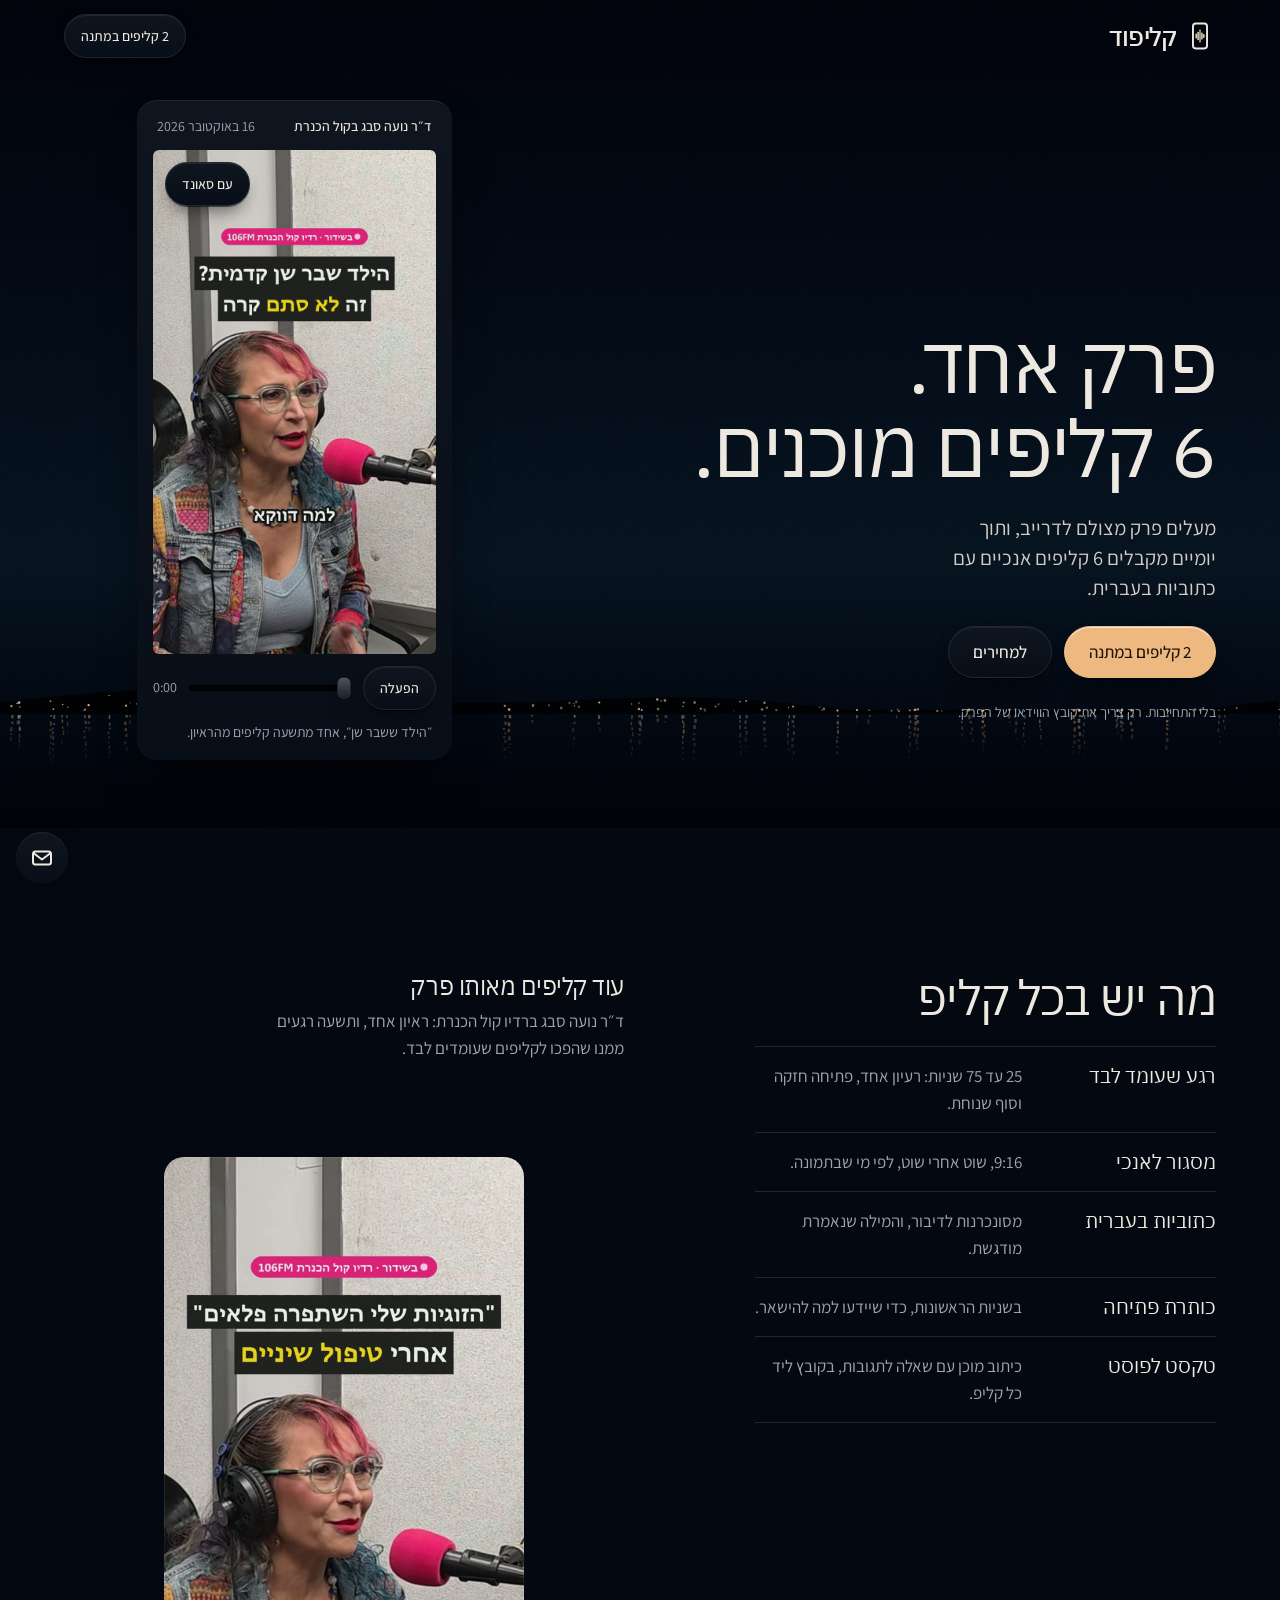
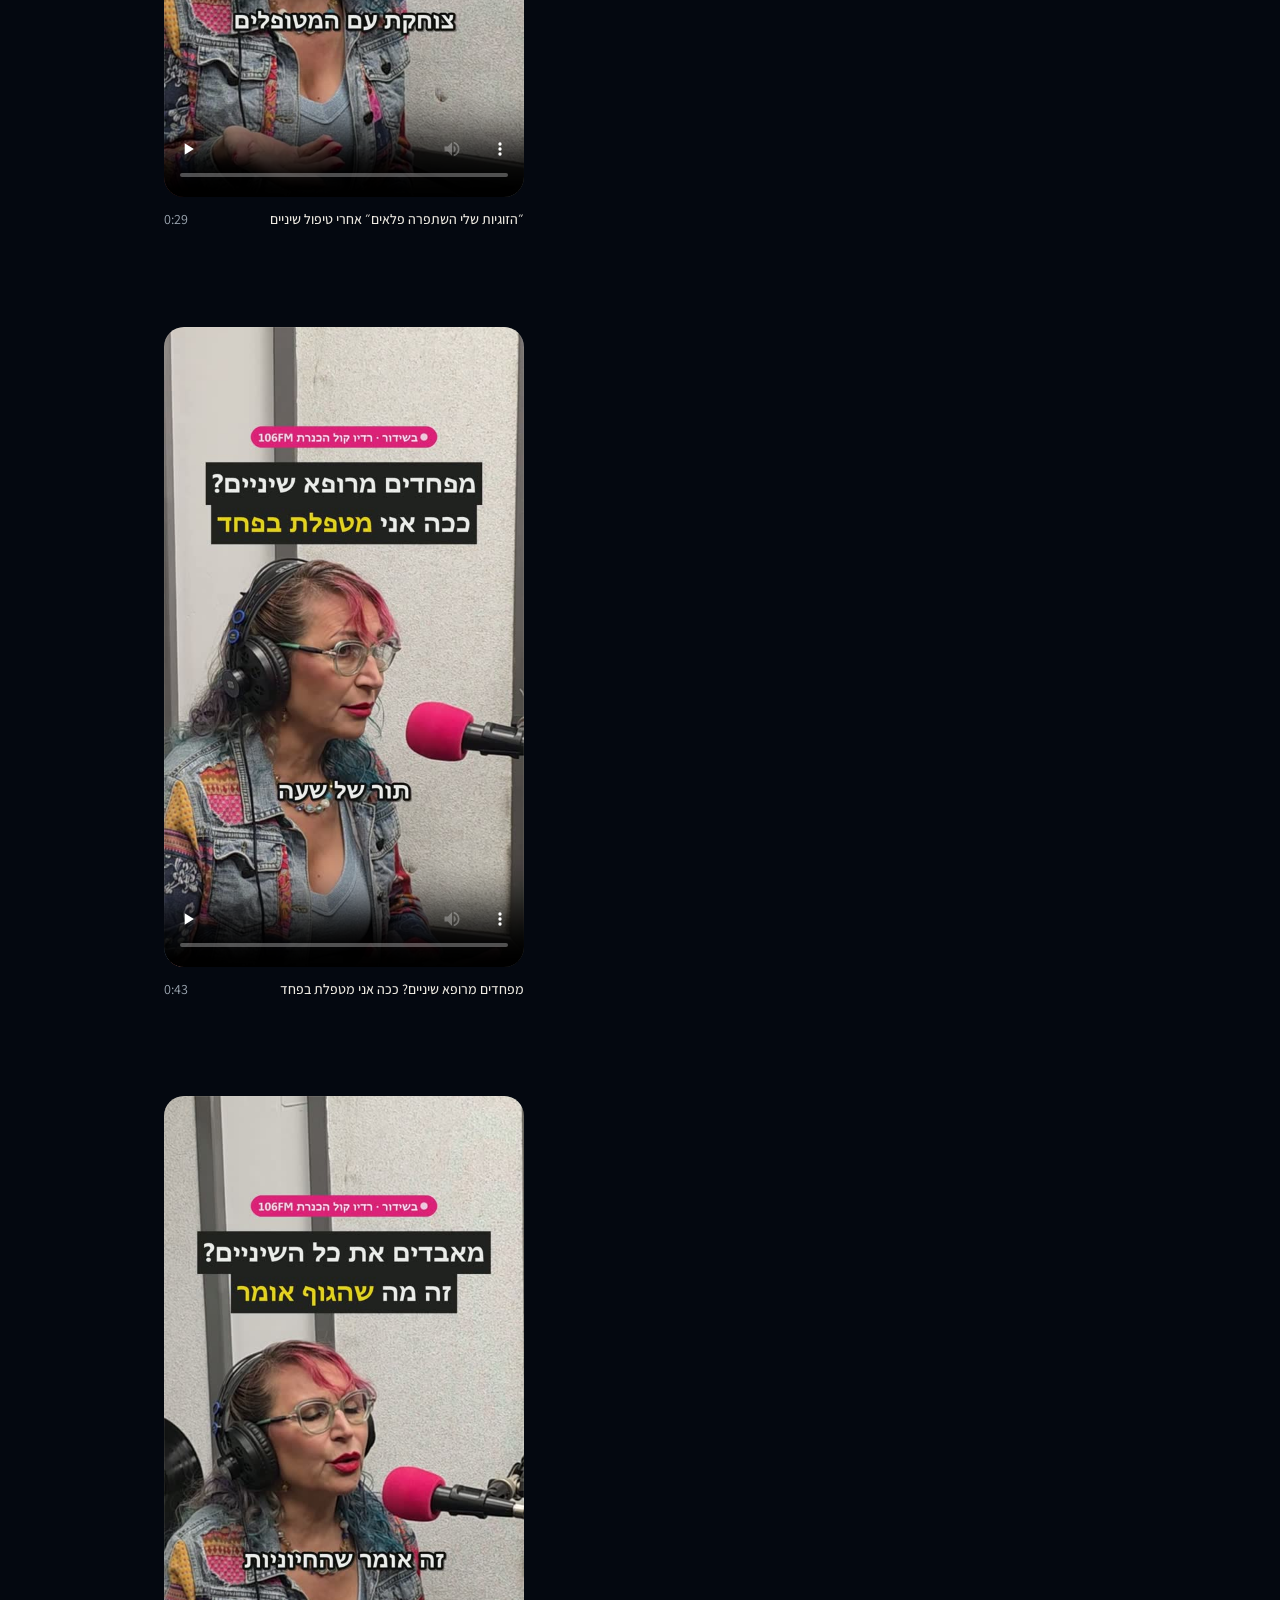
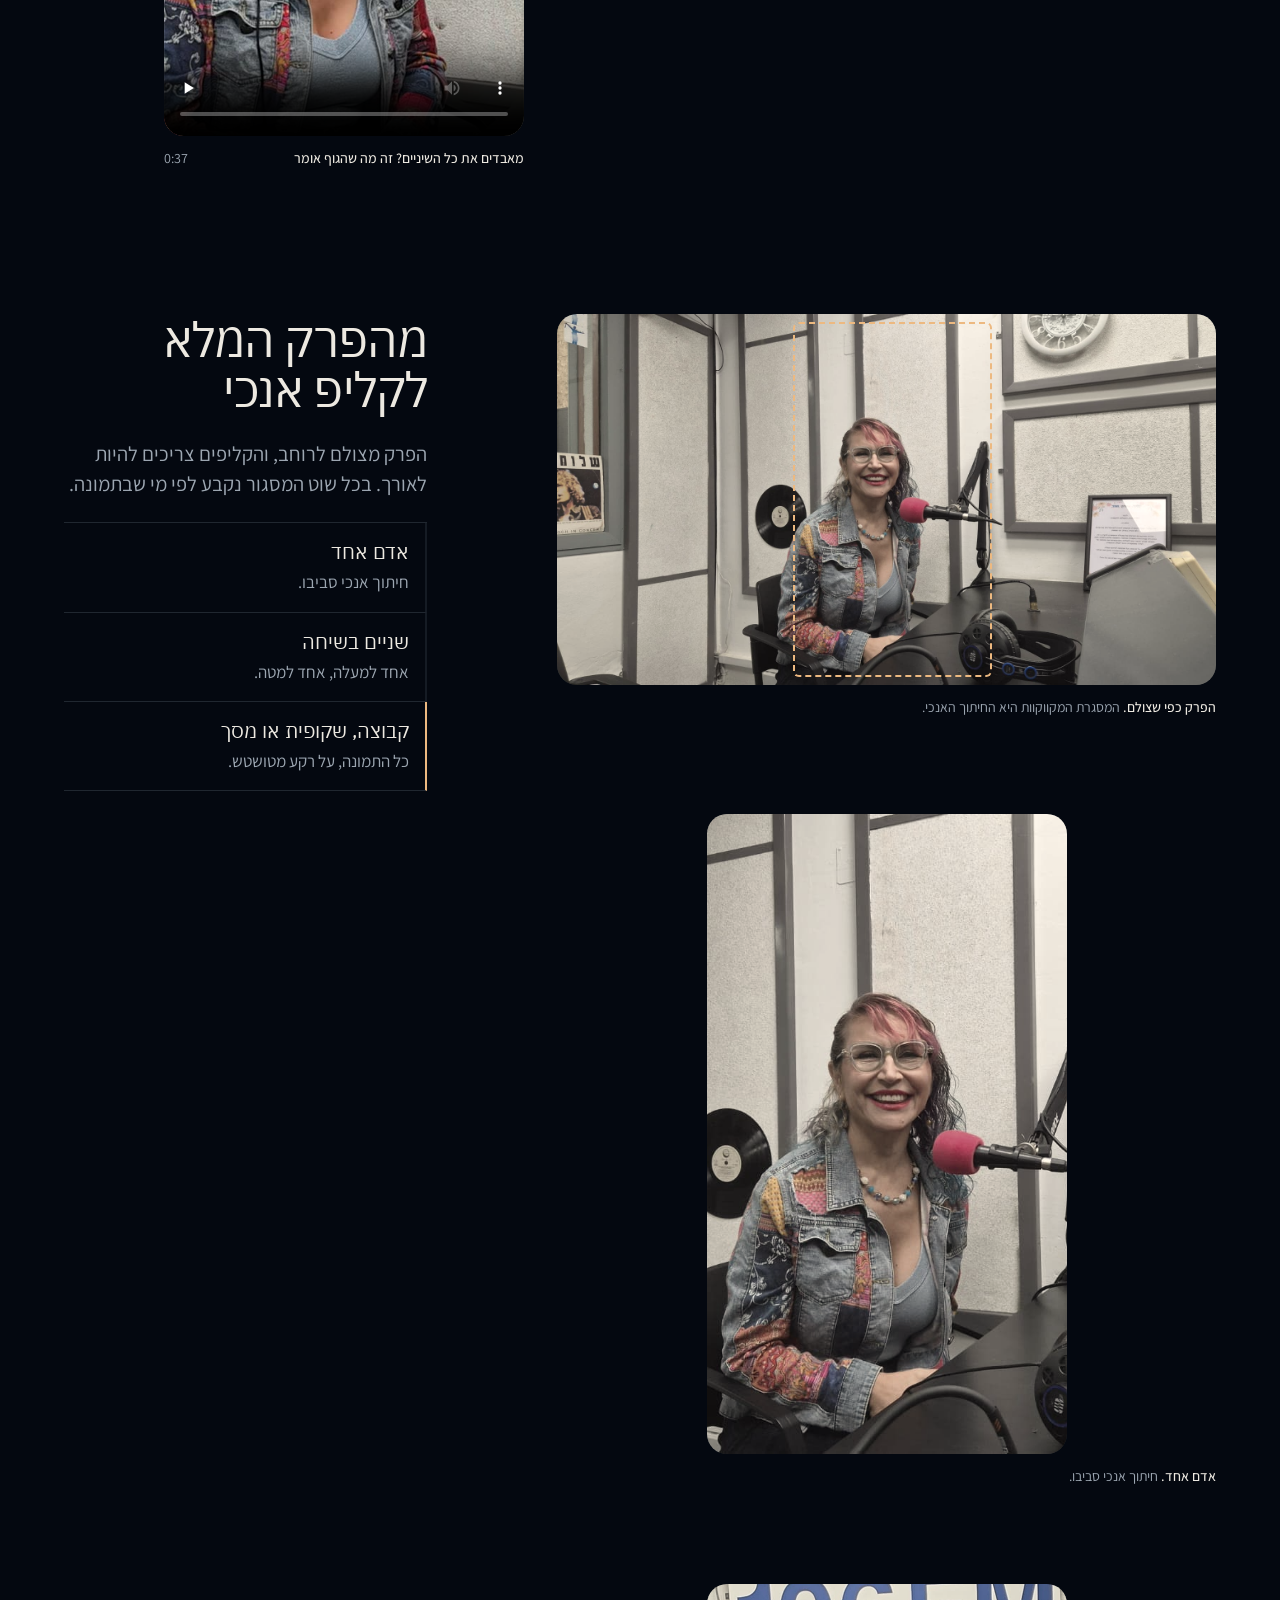
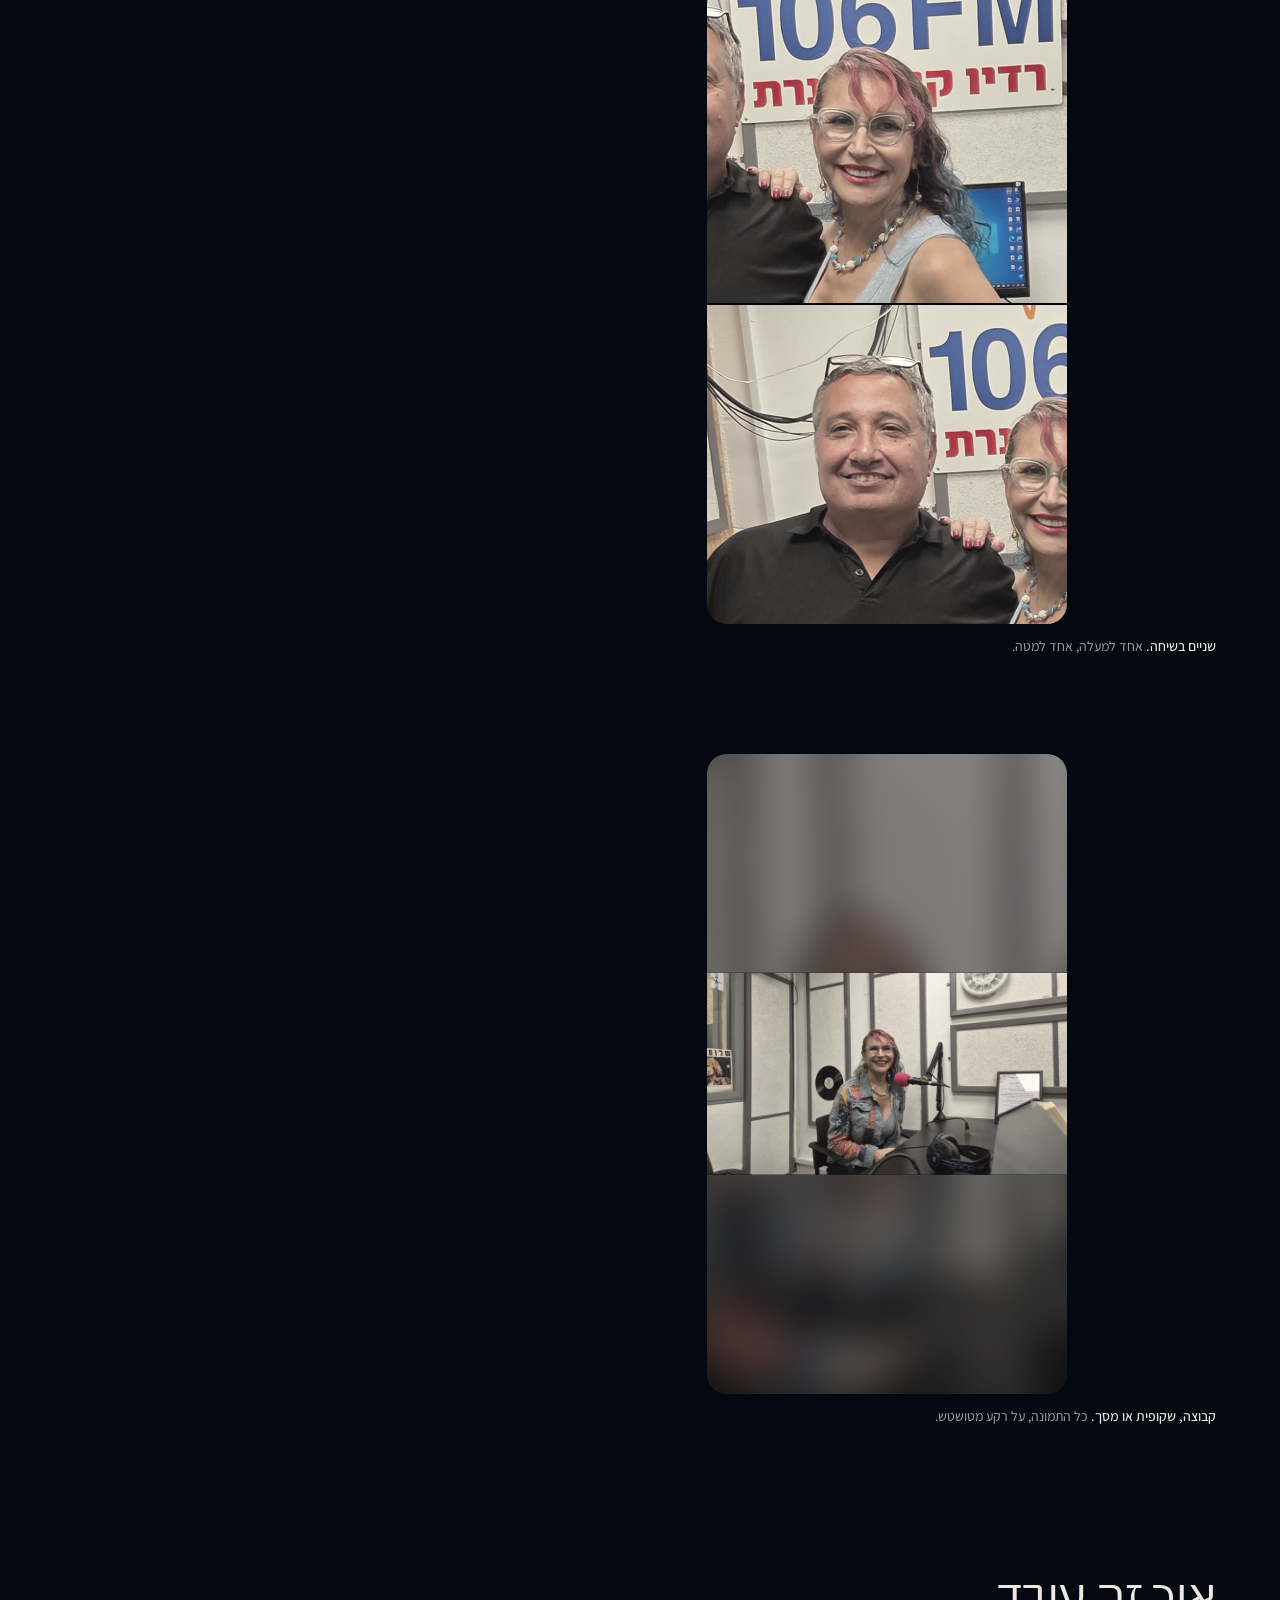
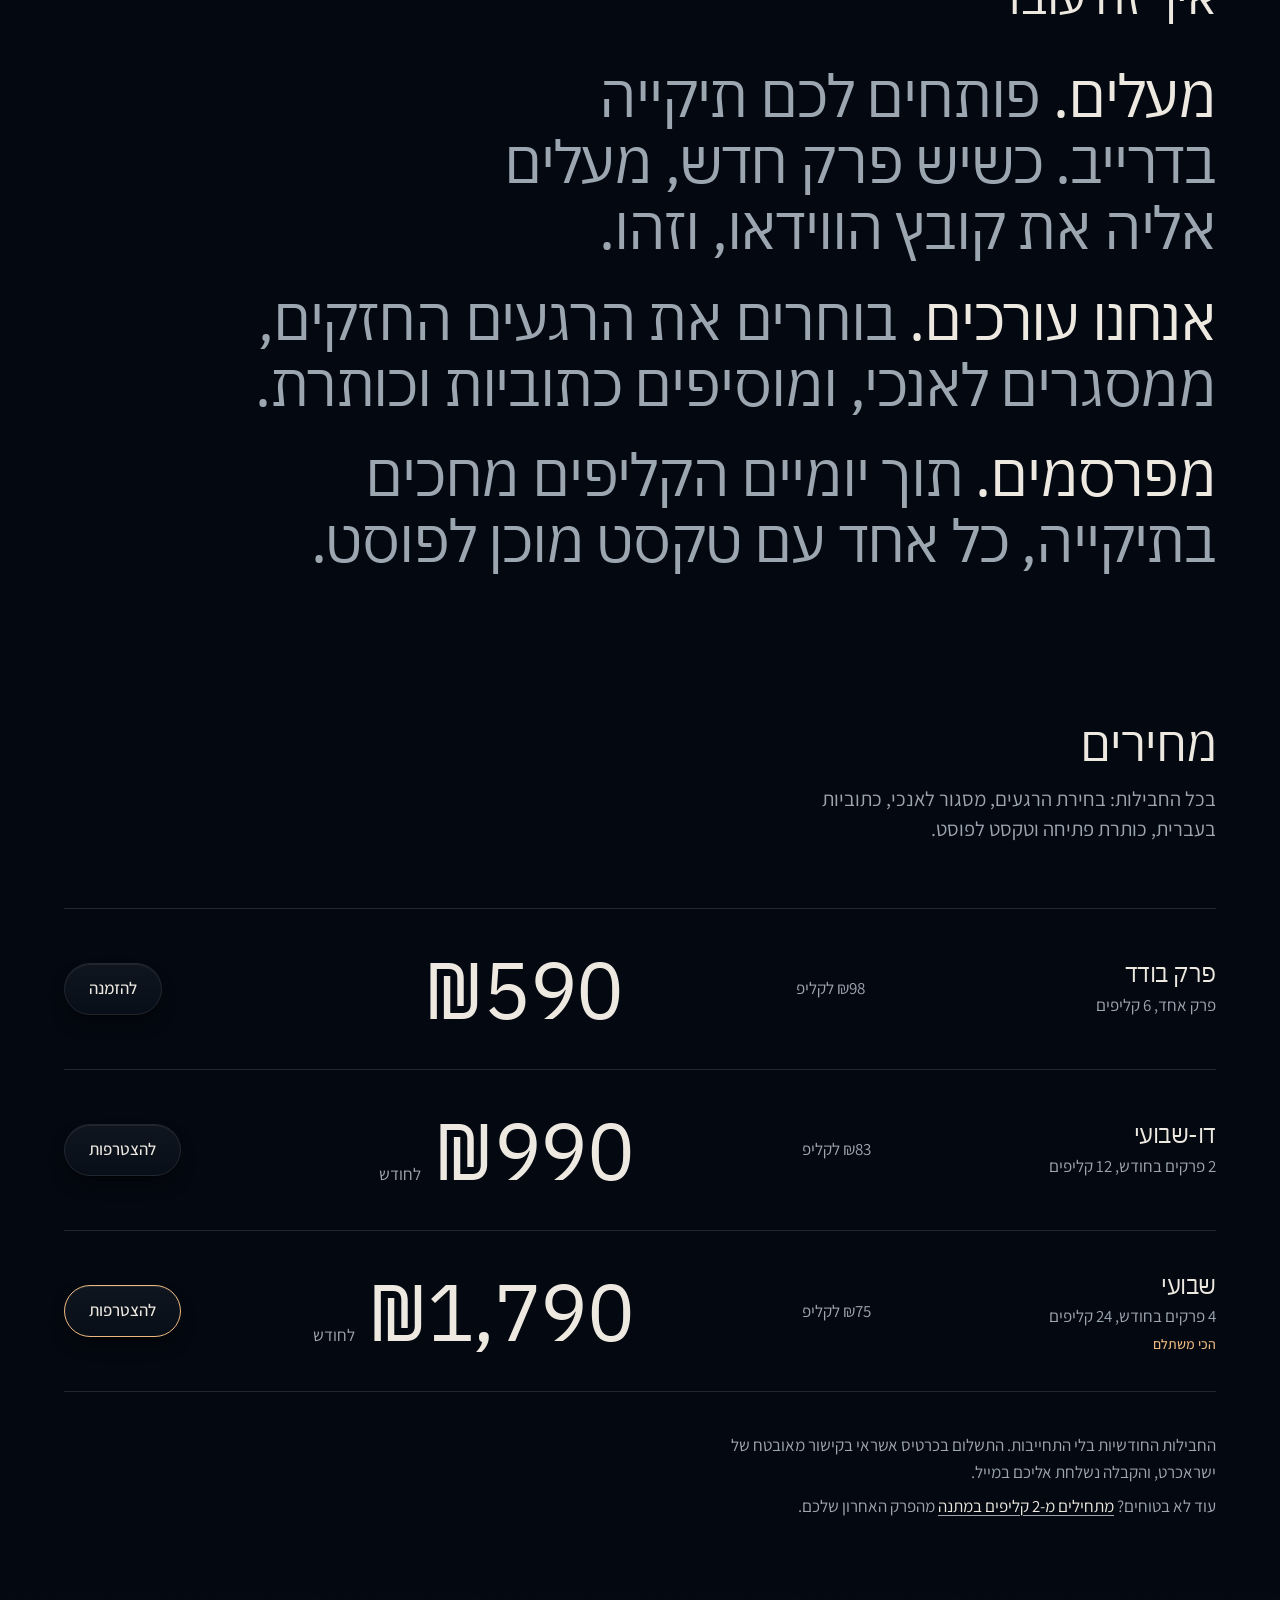
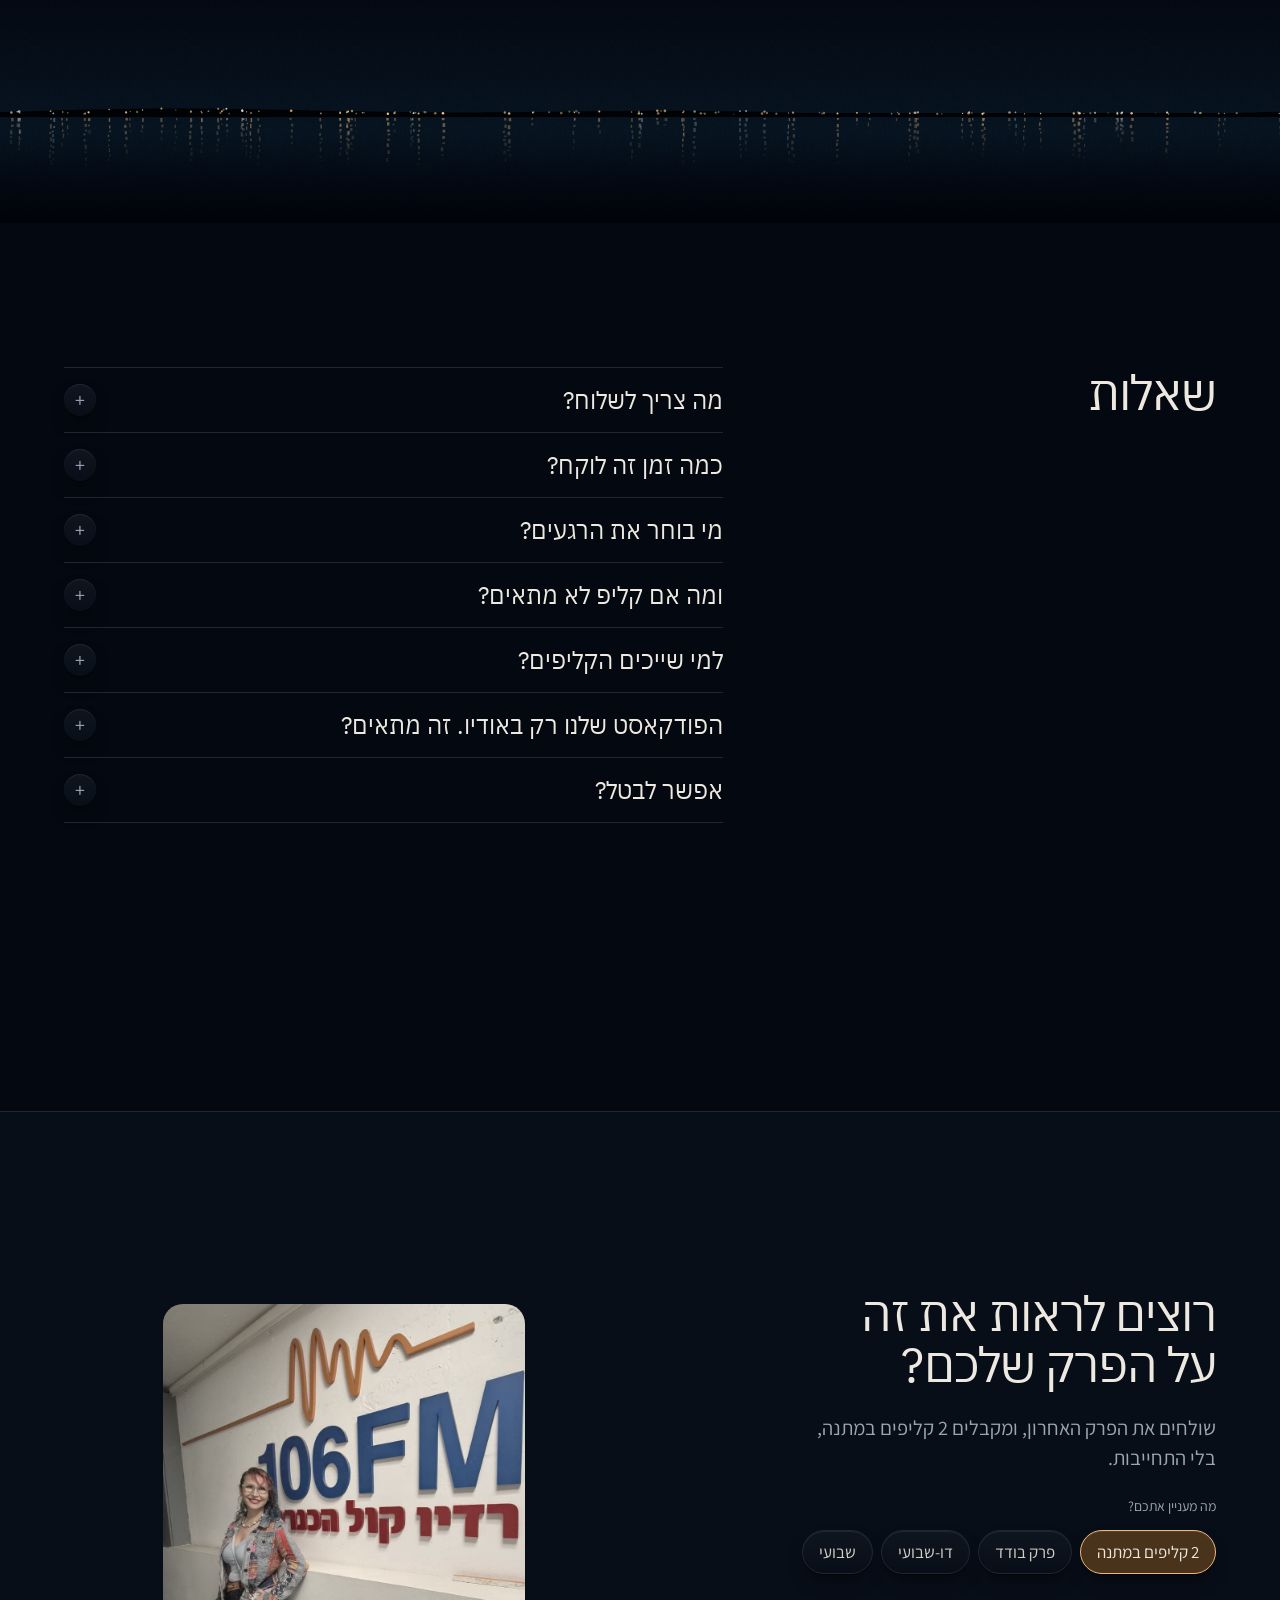
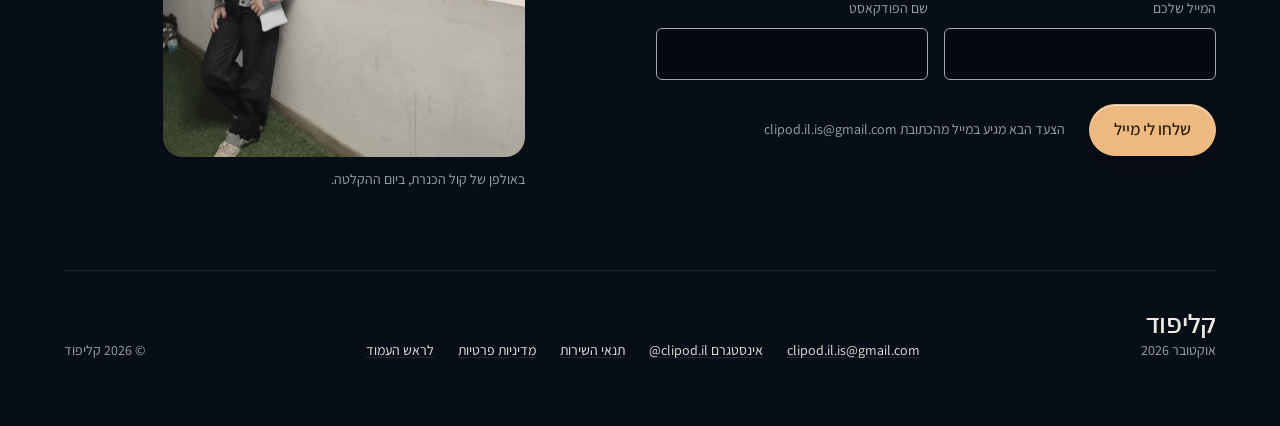
==== commit 7fafb282: "Connect the form to the email script Co-Authored-By: Claude Opus 5.5 <noreply@anthropic.com>" ====
--- a/index.html
+++ b/index.html
@@ -280,7 +280,7 @@
   // links live in that script, which emails them; the site never shows them.
   var CONFIG = {
     email: 'clipod.il.is@gmail.com',
-    endpoint: ''
+    endpoint: 'https://script.google.com/macros/s/AKfycby8Nlb-65968AVcuhcl9xBJHLrmxoDWhdUxEp7Lsglt8jelFywGwUG_IIqXmVbdM9Ek/exec'
   };
 
   function mail(subject, body) {
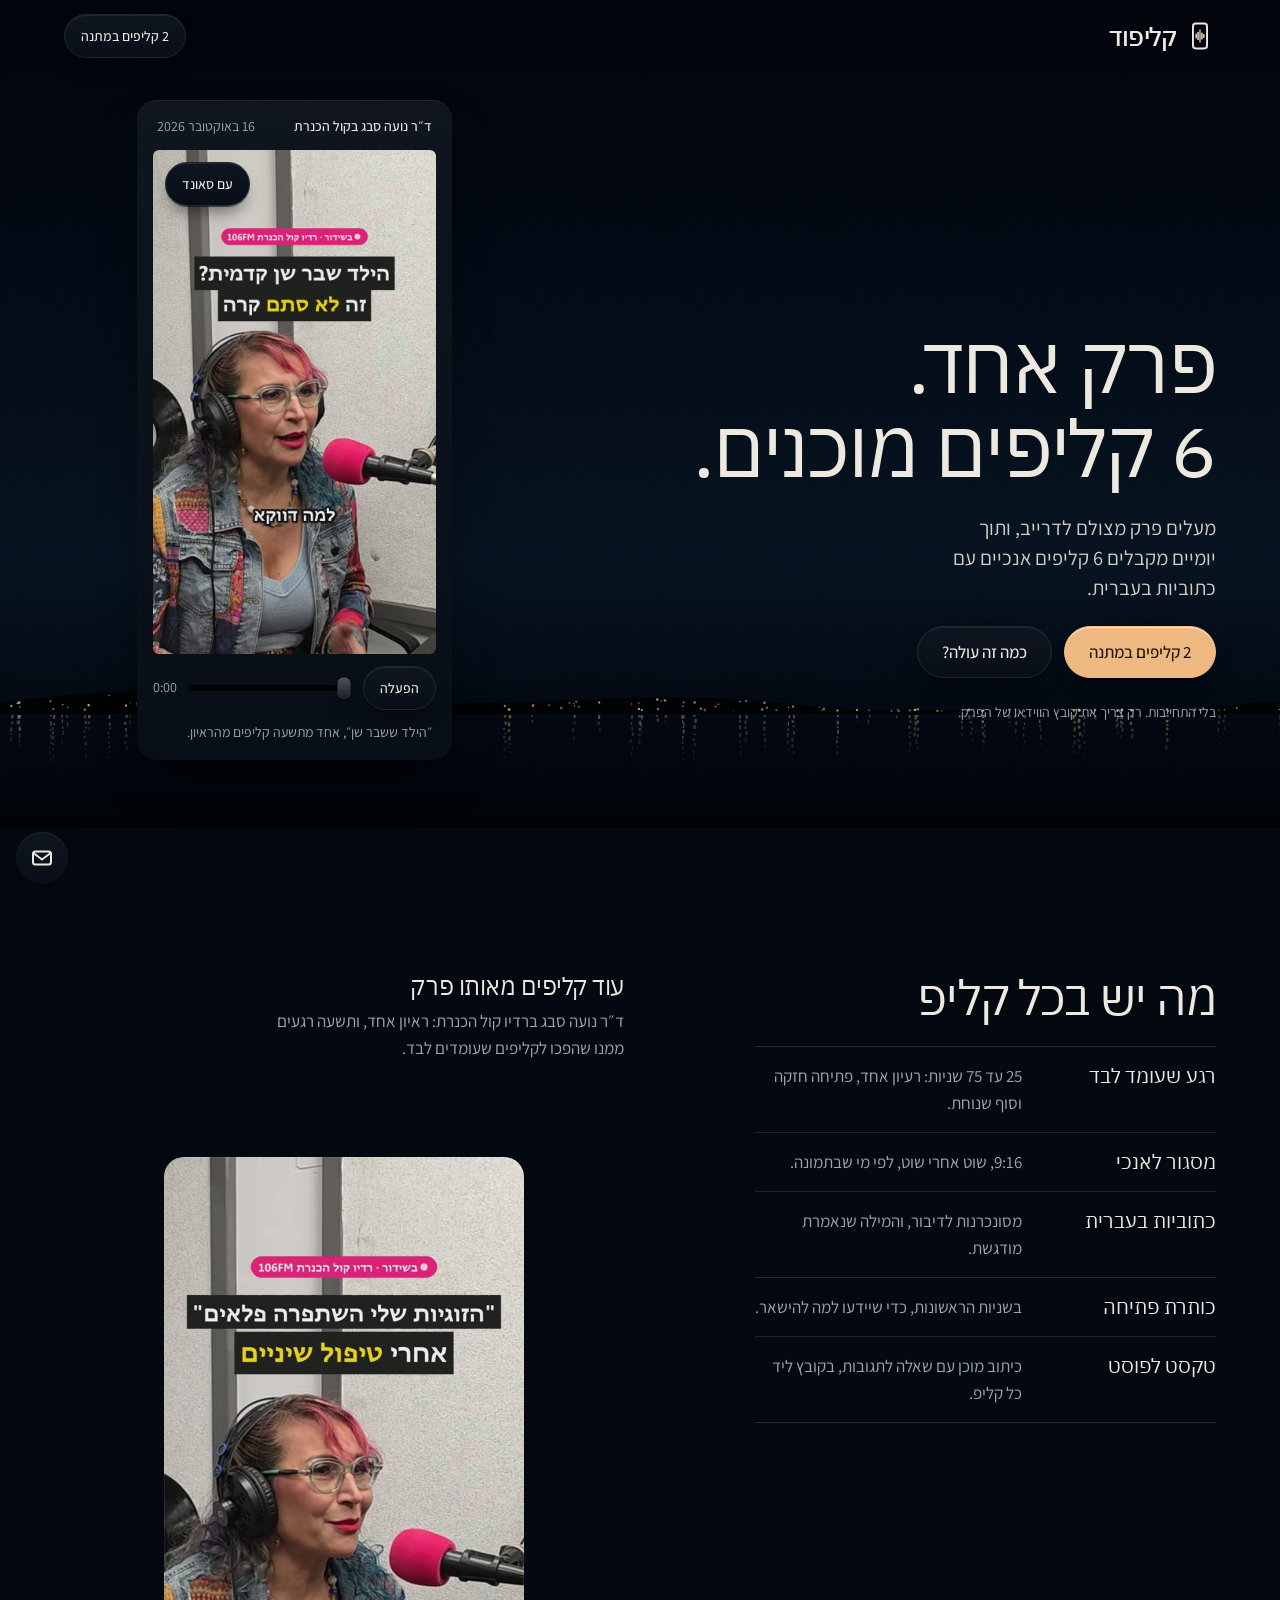
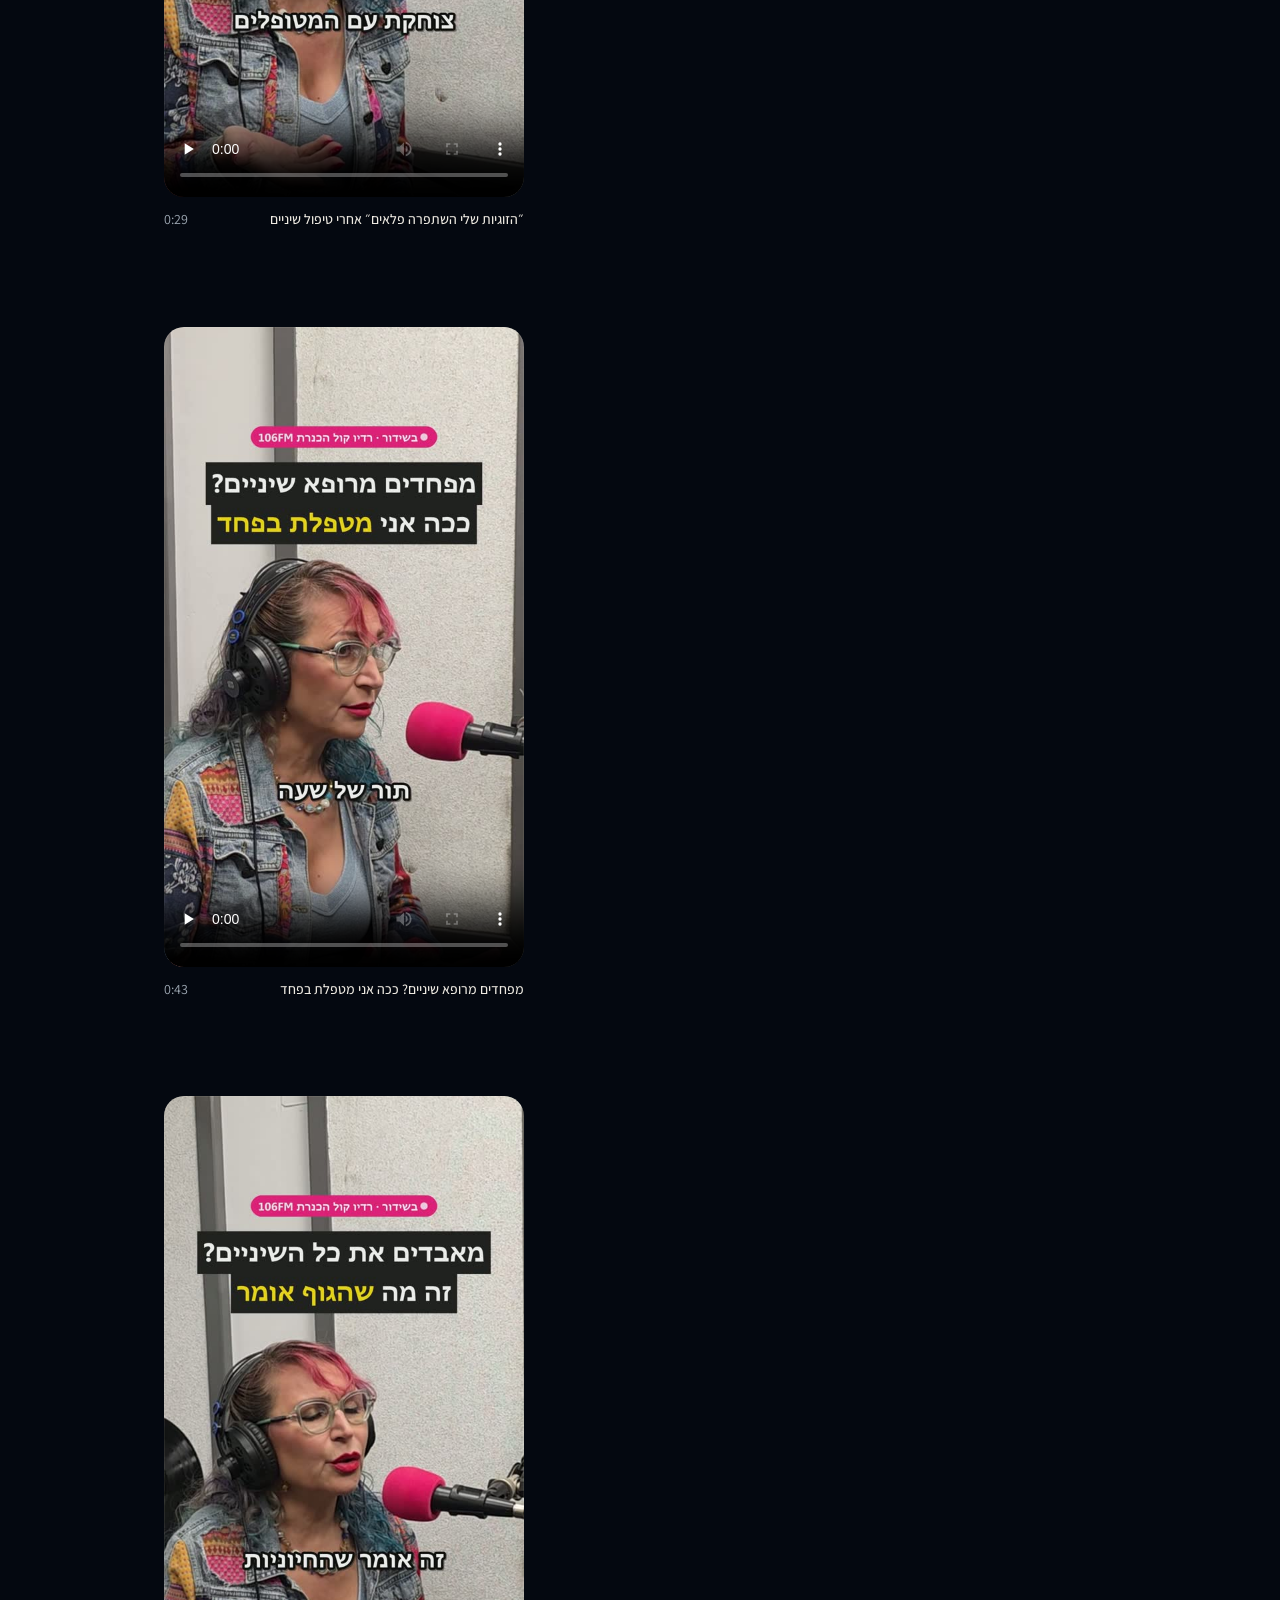
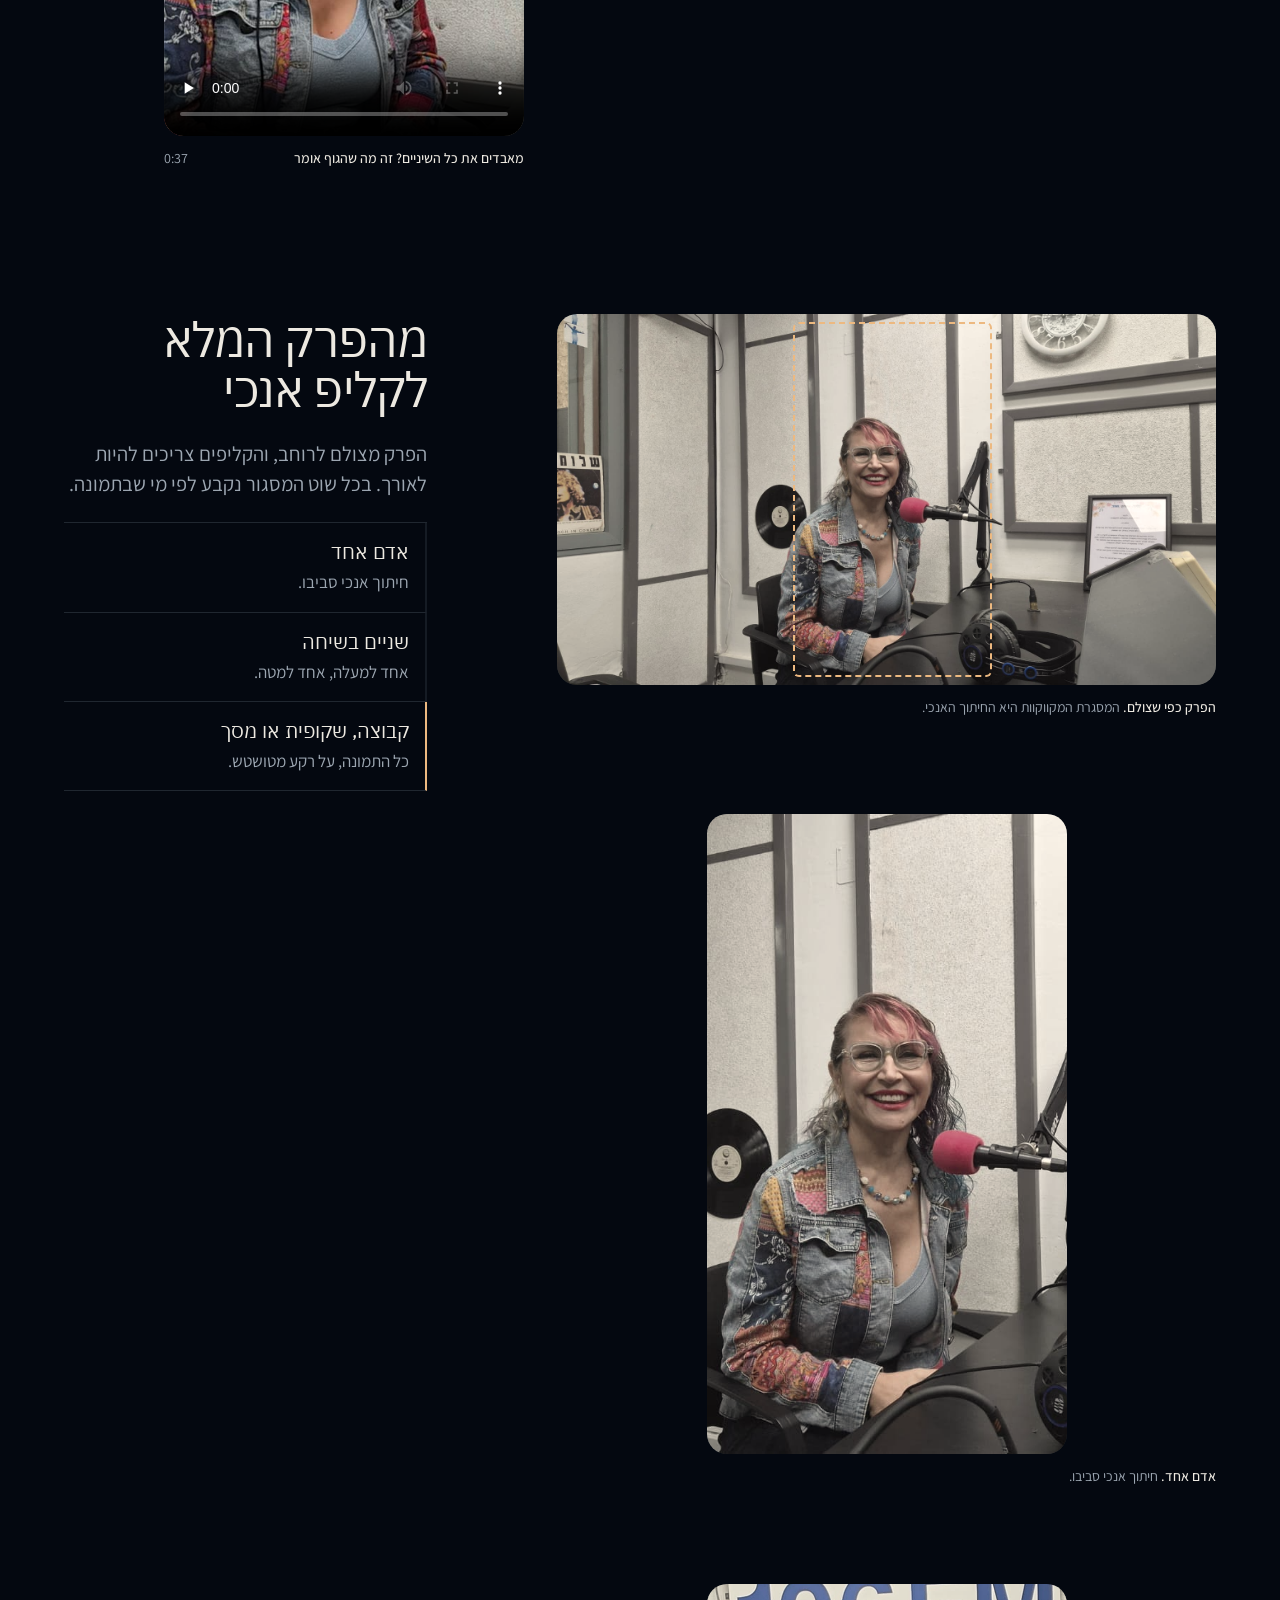
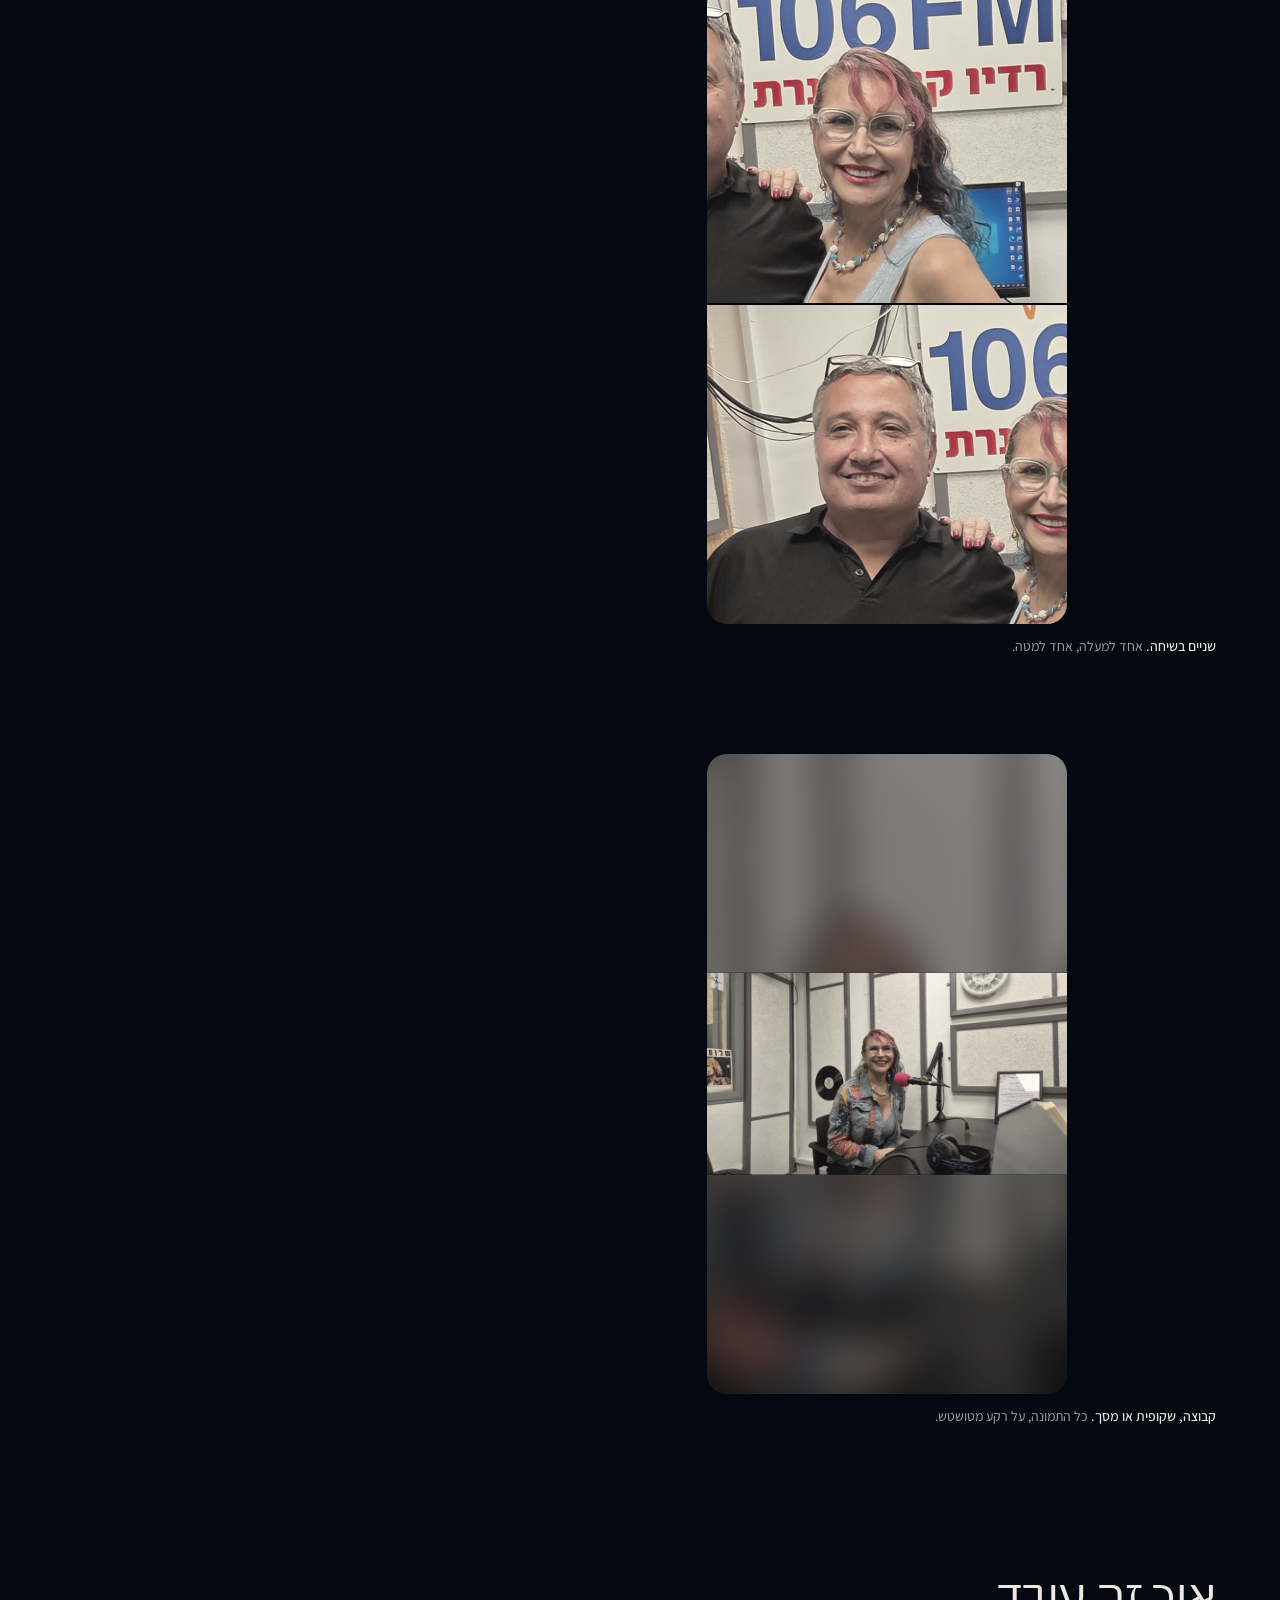
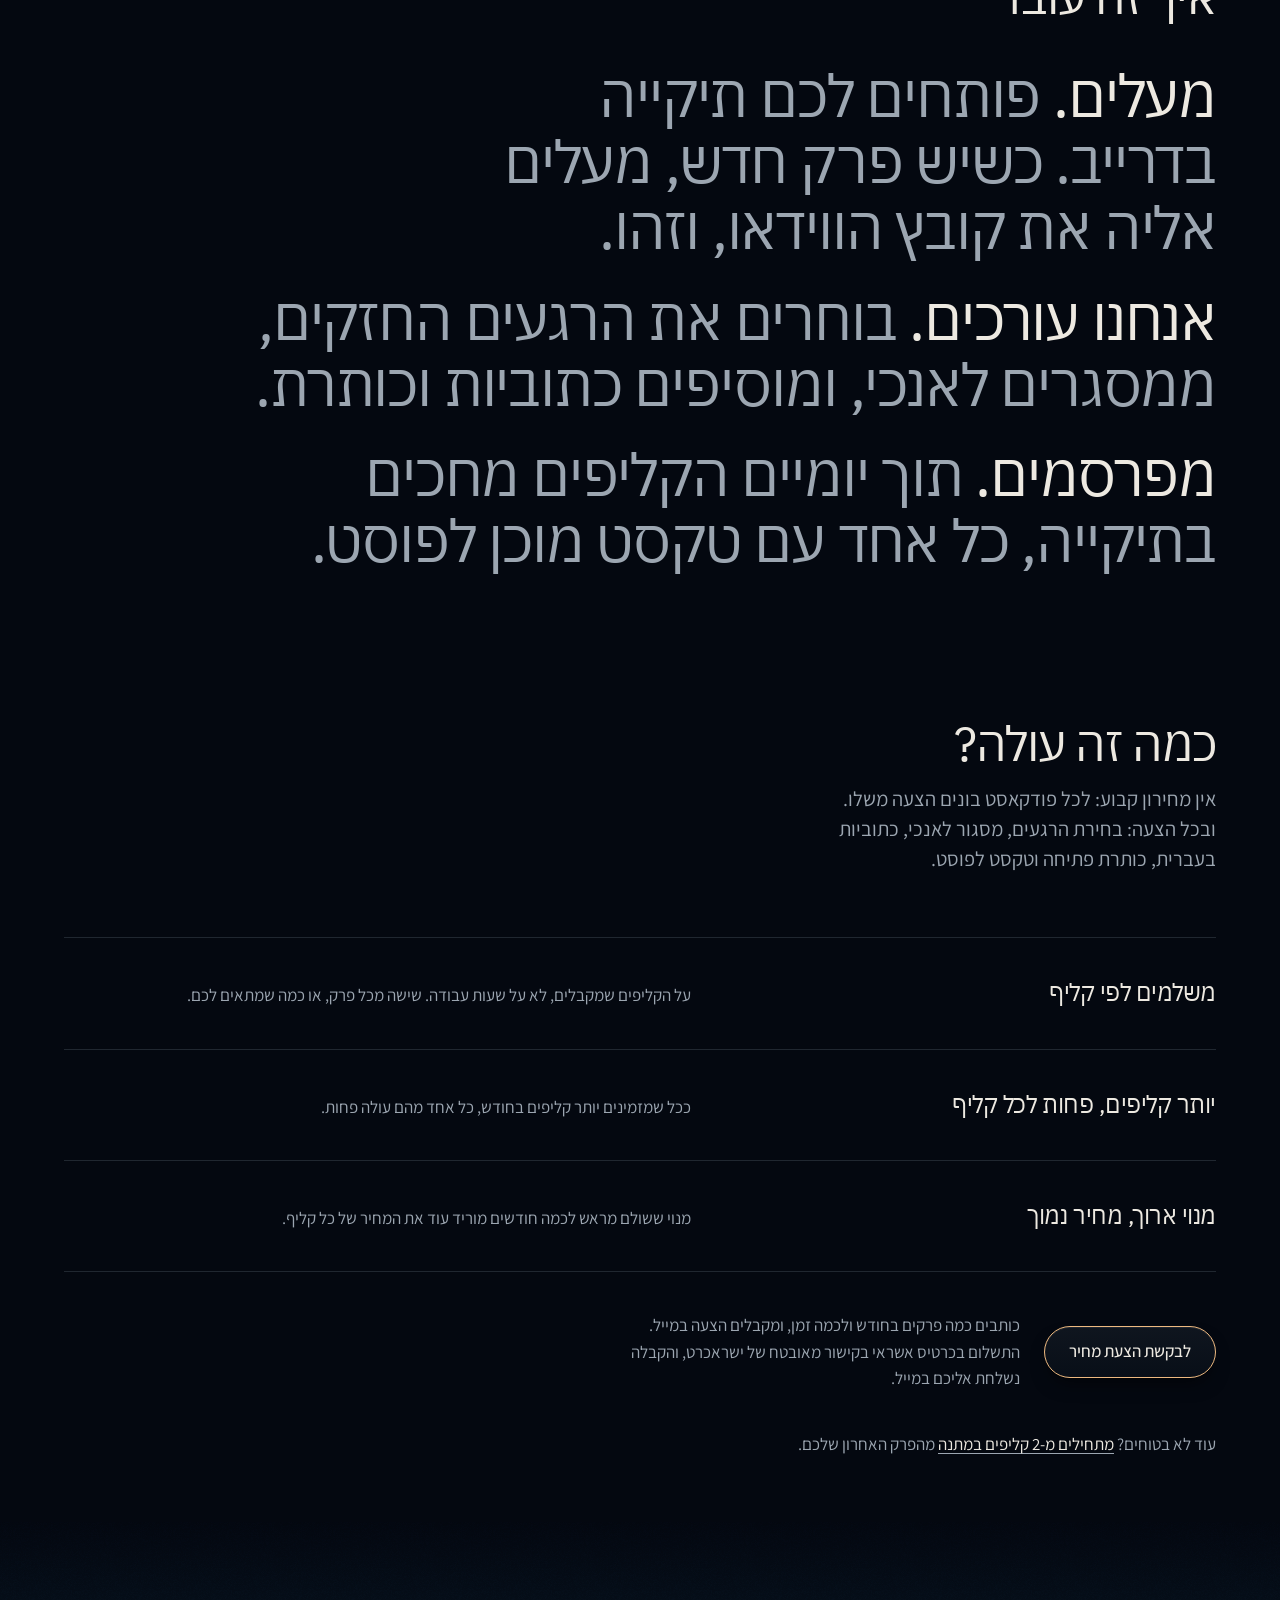
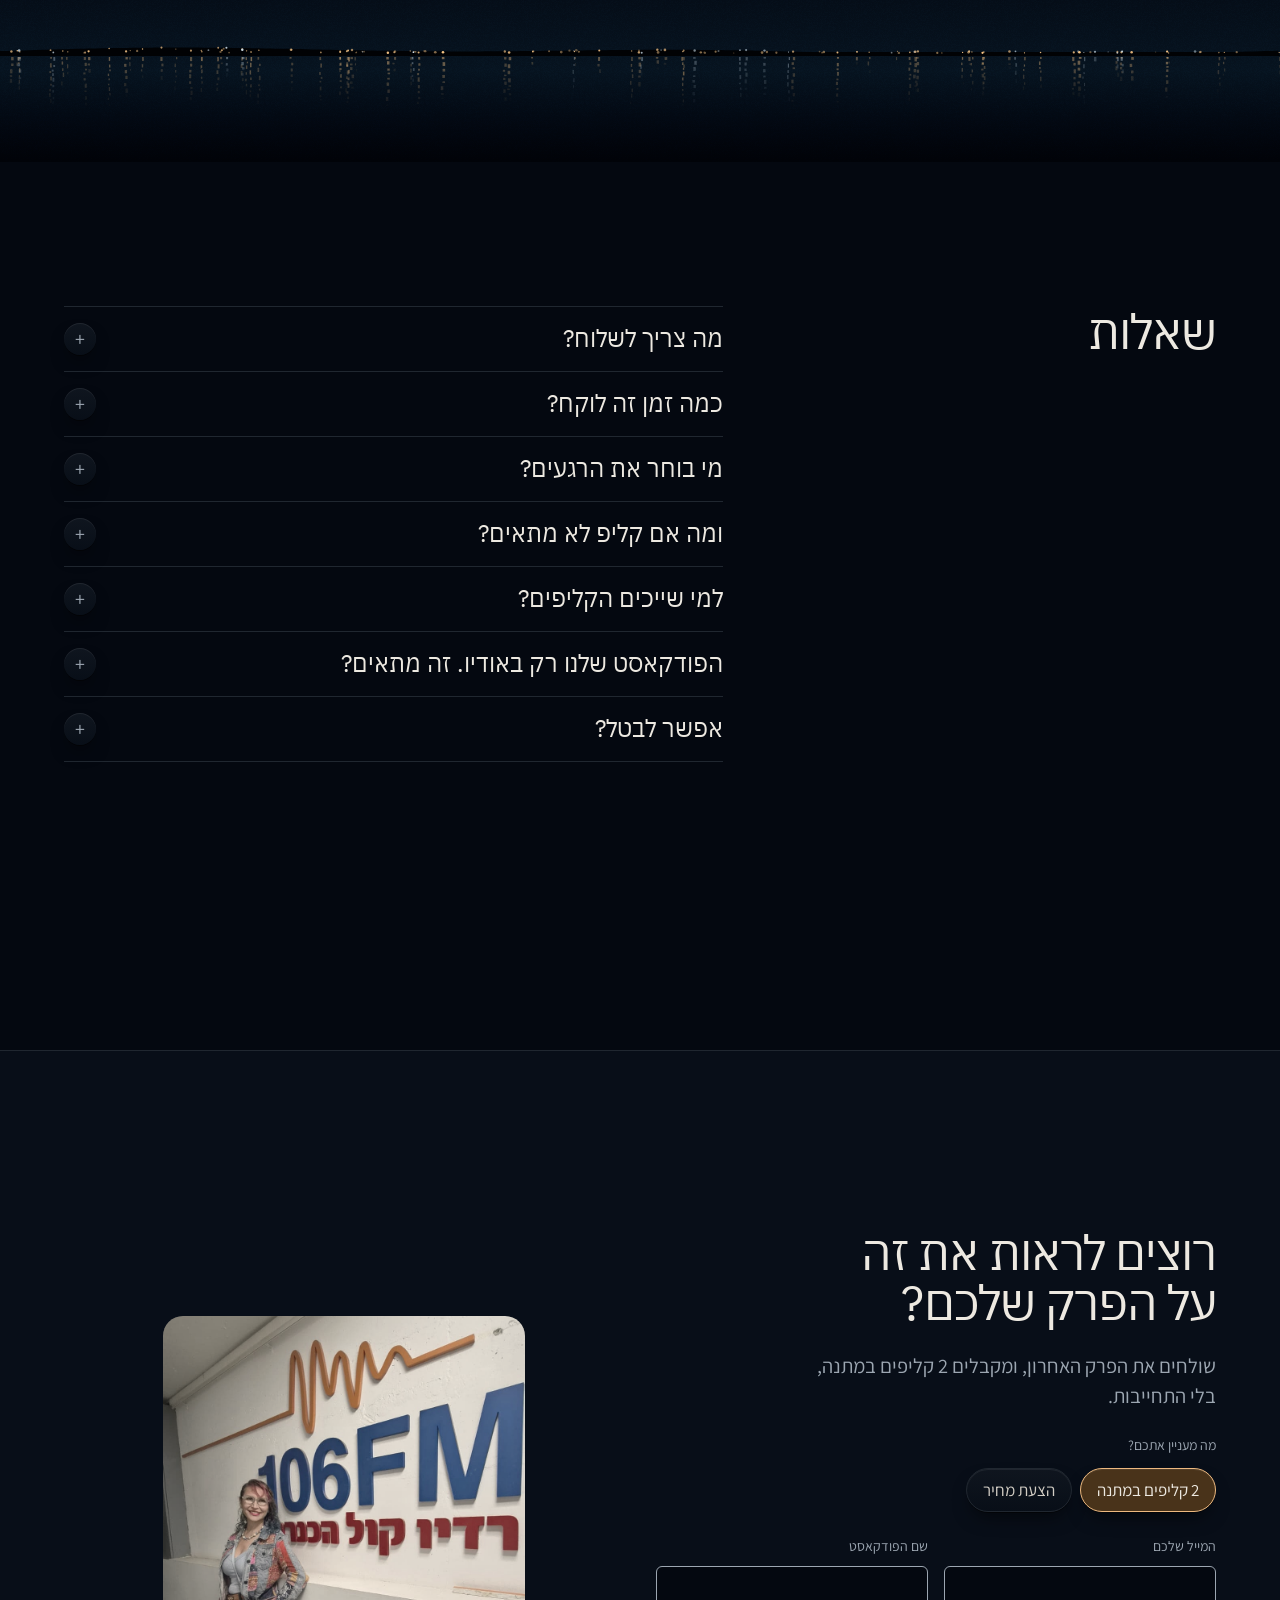
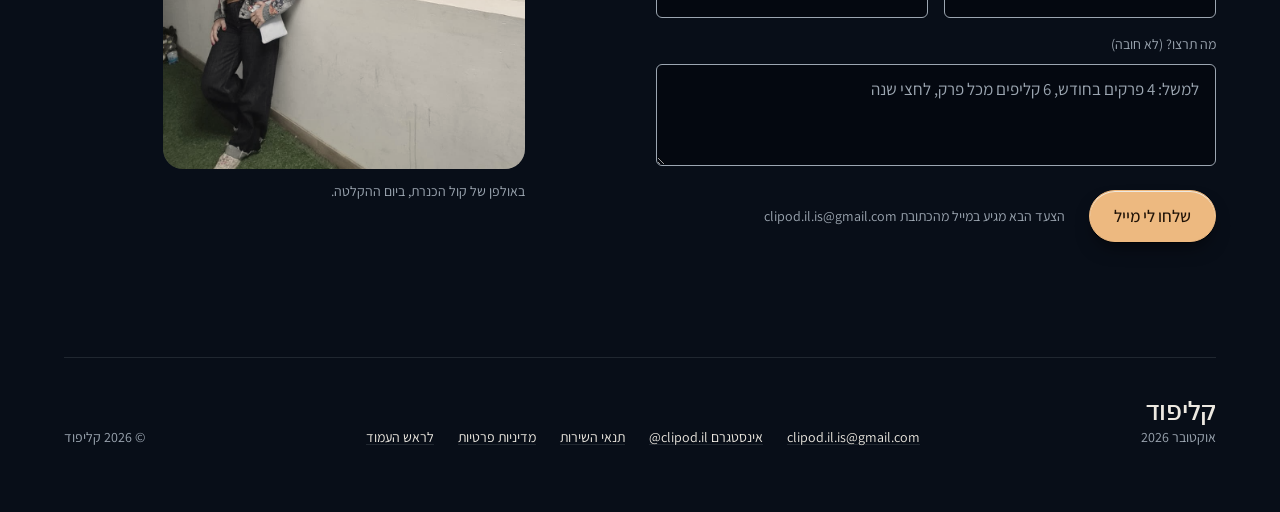
==== commit d76fbb1e: "Take the price list off the site: prices are worked out with each podcast The price section now expl" ====
--- a/index.html
+++ b/index.html
@@ -51,7 +51,7 @@
       <p class="lead">מעלים פרק מצולם לדרייב, ותוך יומיים מקבלים 6 קליפים אנכיים עם כתוביות בעברית.</p>
       <div class="hero__actions">
         <a class="btn btn--primary" data-demo href="#start">2 קליפים במתנה</a>
-        <a class="btn" href="#prices">למחירים</a>
+        <a class="btn" href="#prices">כמה זה עולה?</a>
       </div>
       <p class="hero__note">בלי התחייבות. רק צריך את קובץ הווידאו של הפרק.</p>
     </div>
@@ -170,31 +170,19 @@
 <section class="prices" id="prices" aria-labelledby="prices-h">
   <div class="container">
     <div class="prices__head">
-      <h2 id="prices-h">מחירים</h2>
-      <p class="lede">בכל החבילות: בחירת הרגעים, מסגור לאנכי, כתוביות בעברית, כותרת פתיחה וטקסט לפוסט.</p>
-    </div>
-    <ol class="plans">
-      <li class="plan">
-        <div><h3>פרק בודד</h3><p class="plan__what">פרק אחד, 6 קליפים</p></div>
-        <p class="plan__per">₪98 לקליפ</p>
-        <p class="plan__price">₪590</p>
-        <a class="btn" data-pay="single" data-name="פרק בודד" href="#start">להזמנה</a>
-      </li>
-      <li class="plan">
-        <div><h3>דו-שבועי</h3><p class="plan__what">2 פרקים בחודש, 12 קליפים</p></div>
-        <p class="plan__per">₪83 לקליפ</p>
-        <p class="plan__price">₪990<small>לחודש</small></p>
-        <a class="btn" data-pay="biweekly" data-name="דו-שבועי" href="#start">להצטרפות</a>
-      </li>
-      <li class="plan">
-        <div><h3>שבועי</h3><p class="plan__what">4 פרקים בחודש, 24 קליפים</p><p class="plan__best">הכי משתלם</p></div>
-        <p class="plan__per">₪75 לקליפ</p>
-        <p class="plan__price">₪1,790<small>לחודש</small></p>
-        <a class="btn btn--lit" data-pay="weekly" data-name="שבועי" href="#start">להצטרפות</a>
-      </li>
+      <h2 id="prices-h">כמה זה עולה?</h2>
+      <p class="lede">אין מחירון קבוע: לכל פודקאסט בונים הצעה משלו. ובכל הצעה: בחירת הרגעים, מסגור לאנכי, כתוביות בעברית, כותרת פתיחה וטקסט לפוסט.</p>
+    </div>
+    <ol class="rules">
+      <li class="rule"><h3>משלמים לפי קליף</h3><p>על הקליפים שמקבלים, לא על שעות עבודה. שישה מכל פרק, או כמה שמתאים לכם.</p></li>
+      <li class="rule"><h3>יותר קליפים, פחות לכל קליף</h3><p>ככל שמזמינים יותר קליפים בחודש, כל אחד מהם עולה פחות.</p></li>
+      <li class="rule"><h3>מנוי ארוך, מחיר נמוך</h3><p>מנוי ששולם מראש לכמה חודשים מוריד עוד את המחיר של כל קליף.</p></li>
     </ol>
+    <div class="prices__ask">
+      <a class="btn btn--lit" data-quote href="#start">לבקשת הצעת מחיר</a>
+      <p>כותבים כמה פרקים בחודש ולכמה זמן, ומקבלים הצעה במייל. התשלום בכרטיס אשראי בקישור מאובטח של ישראכרט, והקבלה נשלחת אליכם במייל.</p>
+    </div>
     <div class="prices__notes">
-      <p>החבילות החודשיות בלי התחייבות. התשלום בכרטיס אשראי בקישור מאובטח של ישראכרט, והקבלה נשלחת אליכם במייל.</p>
       <p>עוד לא בטוחים? <a class="text-link" data-demo href="#start">מתחילים מ-2 קליפים במתנה</a> מהפרק האחרון שלכם.</p>
     </div>
   </div>
@@ -214,7 +202,7 @@
       <details><summary>ומה אם קליפ לא מתאים?</summary><p>כותבים לנו, ומחליפים אותו ברגע אחר מאותו פרק.</p></details>
       <details><summary>למי שייכים הקליפים?</summary><p>לכם. מפרסמים איפה שרוצים: אינסטגרם, טיקטוק, יוטיוב שורטס או לינקדאין.</p></details>
       <details><summary>הפודקאסט שלנו רק באודיו. זה מתאים?</summary><p>עוד לא. כרגע אנחנו עובדים רק עם פרקים מצולמים.</p></details>
-      <details><summary>אפשר לבטל?</summary><p>כן. מבטלים חבילה חודשית מתי שרוצים, והביטול חל מהחיוב הבא.</p></details>
+      <details><summary>אפשר לבטל?</summary><p>מנוי חודשי מבטלים מתי שרוצים, והביטול חל מהחיוב הבא. במנוי ששולם מראש לכמה חודשים, התנאים כתובים בהצעה שאישרתם.</p></details>
     </div>
   </div>
 </section>
@@ -231,14 +219,13 @@
           <legend>מה מעניין אתכם?</legend>
           <div class="seg__options">
             <input type="radio" name="choice" id="c-demo" value="demo" checked><label for="c-demo">2 קליפים במתנה</label>
-            <input type="radio" name="choice" id="c-single" value="single"><label for="c-single">פרק בודד</label>
-            <input type="radio" name="choice" id="c-biweekly" value="biweekly"><label for="c-biweekly">דו-שבועי</label>
-            <input type="radio" name="choice" id="c-weekly" value="weekly"><label for="c-weekly">שבועי</label>
+            <input type="radio" name="choice" id="c-quote" value="quote"><label for="c-quote">הצעת מחיר</label>
           </div>
         </fieldset>
         <div class="start__fields">
           <div class="field"><label for="f-email">המייל שלכם</label><input id="f-email" name="email" type="email" autocomplete="email" inputmode="email" dir="ltr" required></div>
           <div class="field"><label for="f-podcast">שם הפודקאסט</label><input id="f-podcast" name="podcast" type="text" autocomplete="organization"></div>
+          <div class="field field--wide"><label for="f-details">מה תרצו? (לא חובה)</label><textarea id="f-details" name="details" rows="3" maxlength="1000" placeholder="למשל: 4 פרקים בחודש, 6 קליפים מכל פרק, לחצי שנה"></textarea></div>
         </div>
         <input class="visually-hidden" type="text" name="website" tabindex="-1" autocomplete="off" aria-hidden="true">
         <div class="start__send">
@@ -287,7 +274,7 @@
     return 'mailto:' + CONFIG.email + '?subject=' + encodeURIComponent(subject) + (body ? '&body=' + encodeURIComponent(body) : '');
   }
 
-  // Every "2 קליפים במתנה" and every plan button leads to the one form at the close, with that choice picked.
+  // Every "2 קליפים במתנה" and every quote button leads to the one form at the close, with that choice picked.
   var form = document.getElementById('start');
   var still = window.matchMedia('(prefers-reduced-motion: reduce)').matches;
   function toForm(e, choice) {
@@ -298,7 +285,7 @@
     form.email.focus({ preventScroll: true });
   }
   document.querySelectorAll('[data-demo]').forEach(function (a) { a.addEventListener('click', function (e) { toForm(e, 'demo'); }); });
-  document.querySelectorAll('[data-pay]').forEach(function (a) { a.addEventListener('click', function (e) { toForm(e, a.dataset.pay); }); });
+  document.querySelectorAll('[data-quote]').forEach(function (a) { a.addEventListener('click', function (e) { toForm(e, 'quote'); }); });
   document.querySelectorAll('[data-ask]').forEach(function (a) { a.href = mail('שאלה על קליפוד'); });
 
   // The form: the script emails the visitor the next step. "An email is waiting" shows only once it answered ok.
@@ -319,7 +306,7 @@
     var label = picked ? form.querySelector('label[for="' + picked.id + '"]').textContent : '2 קליפים במתנה';
     if (!form.dataset.endpoint) {
       // Not connected yet: open a ready email to the business instead, and say so.
-      window.location.href = mail(label, 'היי,\nאשמח לפרטים על "' + label + '".\n\nהמייל שלי: ' + to + '\nשם הפודקאסט: ' + form.podcast.value.trim() + '\n');
+      window.location.href = mail(label, 'היי,\nאשמח לפרטים על "' + label + '".\n\nהמייל שלי: ' + to + '\nשם הפודקאסט: ' + form.podcast.value.trim() + '\n' + form.details.value.trim() + '\n');
       help.textContent = 'פתחנו לכם מייל מוכן אלינו. שלחו אותו, ונחזור אליכם במייל.';
       return;
     }
--- a/style.css
+++ b/style.css
@@ -143,14 +143,12 @@
 
 .prices { position: relative; padding-block: var(--section-gap) 0; isolation: isolate; }
 .prices__head { display: grid; gap: var(--space-md); margin-block-end: var(--space-2xl); }
-.plans { margin: 0; padding: 0; list-style: none; border-block-start: var(--rule-hair) solid var(--color-rule); }
-.plan { display: grid; grid-template-columns: minmax(0, 3fr) minmax(0, 2fr) minmax(0, 4fr) auto; align-items: center; gap: var(--space-lg); padding-block: var(--space-xl); border-block-end: var(--rule-hair) solid var(--color-rule); }
-.plan h3 { display: flex; flex-wrap: wrap; align-items: baseline; gap: var(--space-sm); }
-.plan__what { margin-block-start: var(--space-2xs); color: var(--color-muted); }
-.plan__per { color: var(--color-muted); font-variant-numeric: tabular-nums; }
-.plan__price { display: flex; align-items: baseline; gap: var(--space-sm); font: 400 var(--text-price)/1 var(--font-display); letter-spacing: var(--tracking-display); font-variant-numeric: tabular-nums lining-nums; }
-.plan__price small { font: 400 var(--text-md)/1 var(--font-body); letter-spacing: 0; color: var(--color-muted); }
-.plan__best { margin-block-start: var(--space-xs); font: 500 var(--text-sm)/1 var(--font-body); color: var(--color-accent); }
+/* No price list (2026-11-20): how a price is set, as ruled rows, and one way to ask for it. */
+.rules { margin: 0; padding: 0; list-style: none; border-block-start: var(--rule-hair) solid var(--color-rule); }
+.rule { display: grid; grid-template-columns: minmax(0, 4fr) minmax(0, 5fr); align-items: baseline; gap: var(--space-lg); padding-block: var(--space-xl); border-block-end: var(--rule-hair) solid var(--color-rule); }
+.rule p { color: var(--color-muted); }
+.prices__ask { display: flex; flex-wrap: wrap; align-items: center; gap: var(--space-sm) var(--space-lg); margin-block-start: var(--space-xl); }
+.prices__ask p { max-width: 52ch; color: var(--color-muted); }
 .prices__notes { display: grid; gap: var(--space-xs); margin-block-start: var(--space-xl); color: var(--color-muted); }
 .horizon { position: relative; height: 240px; margin-block-start: var(--space-2xl); background: linear-gradient(var(--color-paper), var(--color-sky-low) 62%, var(--color-water)); overflow: clip; }
 
@@ -199,11 +197,14 @@
 .start__fields { display: grid; grid-template-columns: repeat(2, minmax(0, 1fr)); gap: var(--space-md); }
 .field { display: grid; gap: var(--space-xs); min-width: 0; }
 .field label { font-size: var(--text-sm); color: var(--color-muted); }
-.field input { min-width: 0; min-height: 52px; padding: 0 var(--space-md); border: var(--rule-hair) solid var(--color-muted); border-radius: var(--radius-part); background: var(--color-paper); color: var(--color-ink); font: 400 var(--text-md)/1 var(--font-body); outline: 2px solid transparent; outline-offset: -3px; }
-.field input:hover { border-color: var(--color-ink-2); }
-.field input:focus-visible { outline-color: var(--color-focus); }
+.field input, .field textarea { min-width: 0; min-height: 52px; padding: 0 var(--space-md); border: var(--rule-hair) solid var(--color-muted); border-radius: var(--radius-part); background: var(--color-paper); color: var(--color-ink); font: 400 var(--text-md)/1 var(--font-body); outline: 2px solid transparent; outline-offset: -3px; }
+.field textarea { padding-block: var(--space-sm); line-height: 1.5; resize: vertical; }
+.field textarea::placeholder { color: var(--color-muted); }
+.field input:hover, .field textarea:hover { border-color: var(--color-ink-2); }
+.field input:focus-visible, .field textarea:focus-visible { outline-color: var(--color-focus); }
 .field input[aria-invalid] { border-color: var(--color-error); }
 .field input:disabled { opacity: 0.55; cursor: not-allowed; }
+.field--wide { grid-column: 1 / -1; }
 .start__send { display: flex; flex-wrap: wrap; align-items: center; gap: var(--space-sm) var(--space-lg); }
 .start__note { font-size: var(--text-sm); color: var(--color-muted); }
 .start__help { min-height: 1lh; color: var(--color-ink); }
@@ -239,10 +240,7 @@
   .stack__pane { position: static; padding-block-end: var(--space-lg); }
   .stack--a .stack__pane, .stack--a .stack__flow, .stack--b .stack__pane, .stack--b .stack__flow { grid-column: 1 / -1; grid-row: auto; }
   .stack__flow { gap: var(--space-2xl); }
-  .plan { grid-template-columns: minmax(0, 1fr) auto; row-gap: var(--space-sm); }
-  .plan__per { grid-column: 1; }
-  .plan__price { grid-column: 1; grid-row: 3; }
-  .plan .btn { grid-column: 2; grid-row: 1 / span 3; align-self: center; }
+  .rule { grid-template-columns: minmax(0, 1fr); row-gap: var(--space-xs); }
   .faq-head, .faq { grid-column: 1 / -1; }
   .faq-head { margin-block-end: var(--space-xl); }
   .close__letter, .close__photo { grid-column: 1 / -1; }
@@ -251,9 +249,6 @@
 }
 @media (max-width: 40rem) {
   .start__fields { grid-template-columns: minmax(0, 1fr); }
-  .plan { grid-template-columns: minmax(0, 1fr); }
-  .plan .btn { grid-column: 1; grid-row: auto; justify-self: start; }
-  .plan__price { grid-row: auto; }
   .parts > div { grid-template-columns: minmax(0, 1fr); gap: var(--space-2xs); }
   .horizon { height: 160px; }
 }
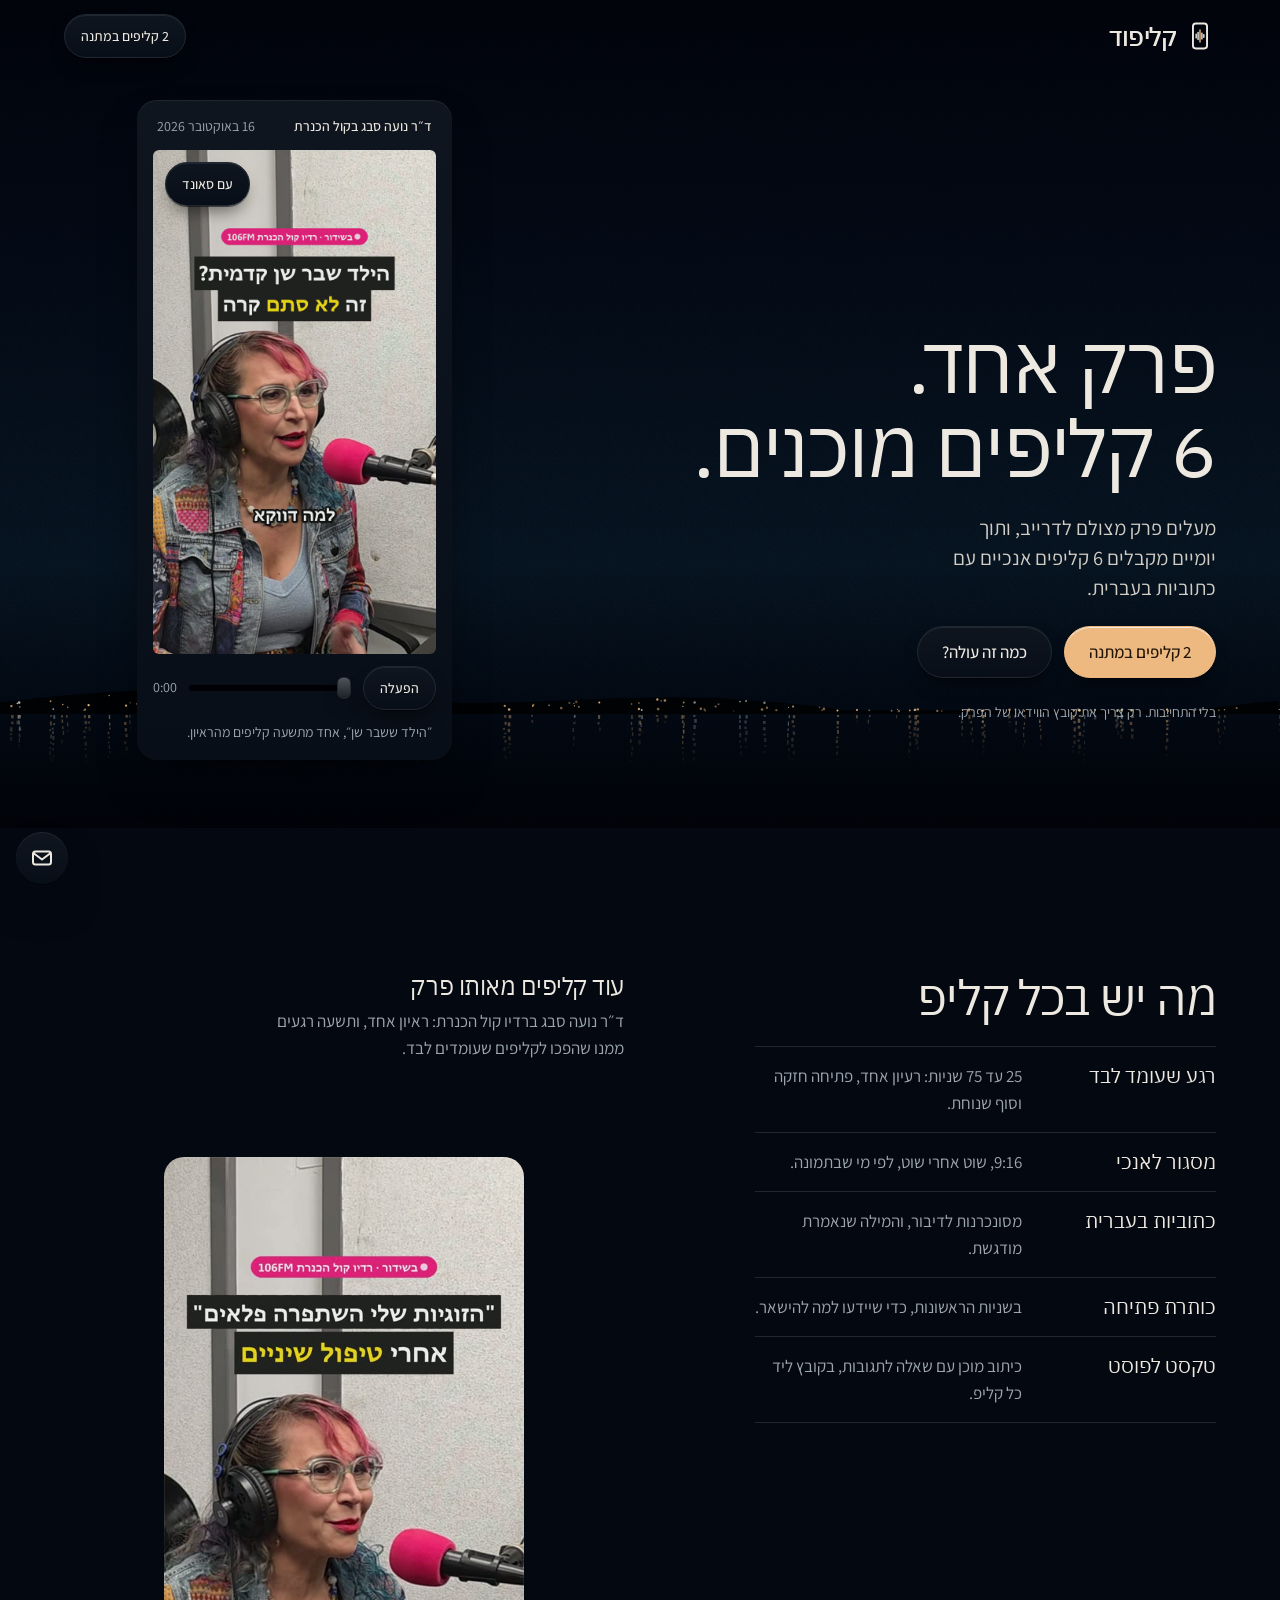
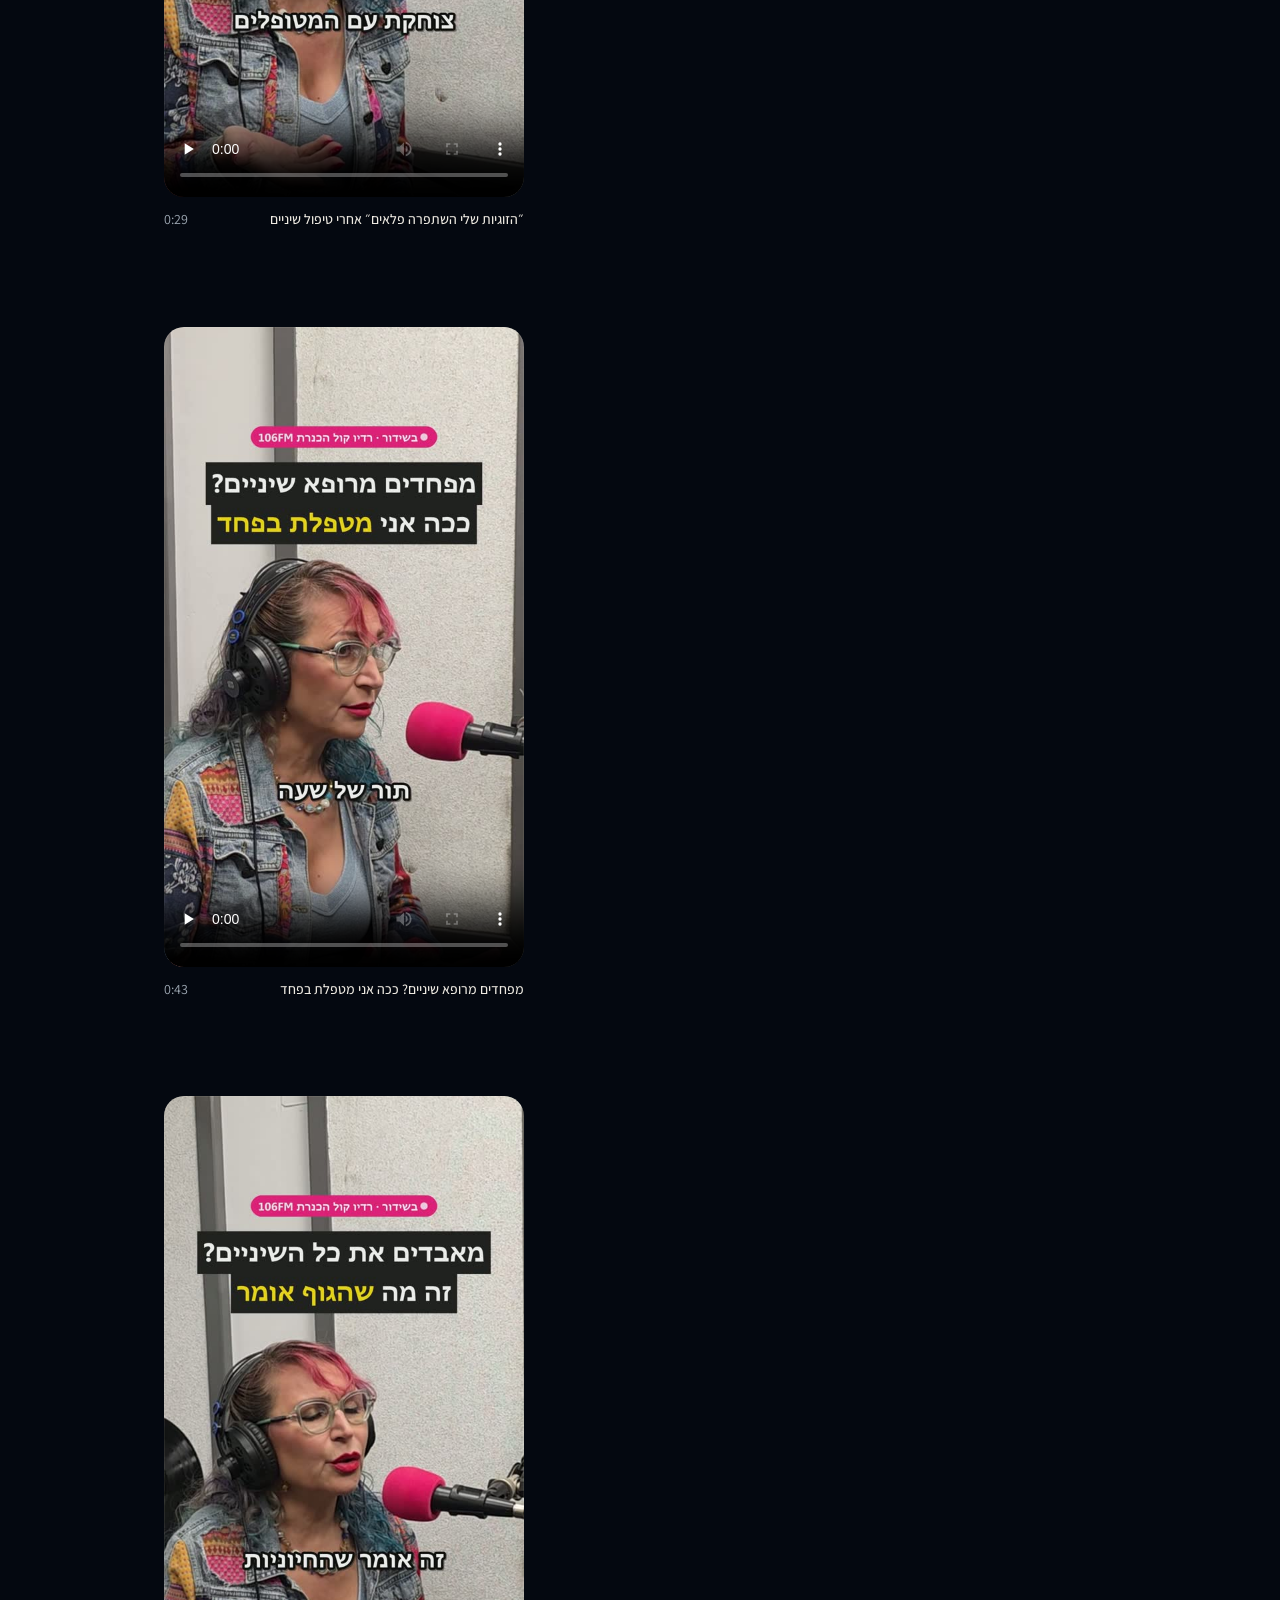
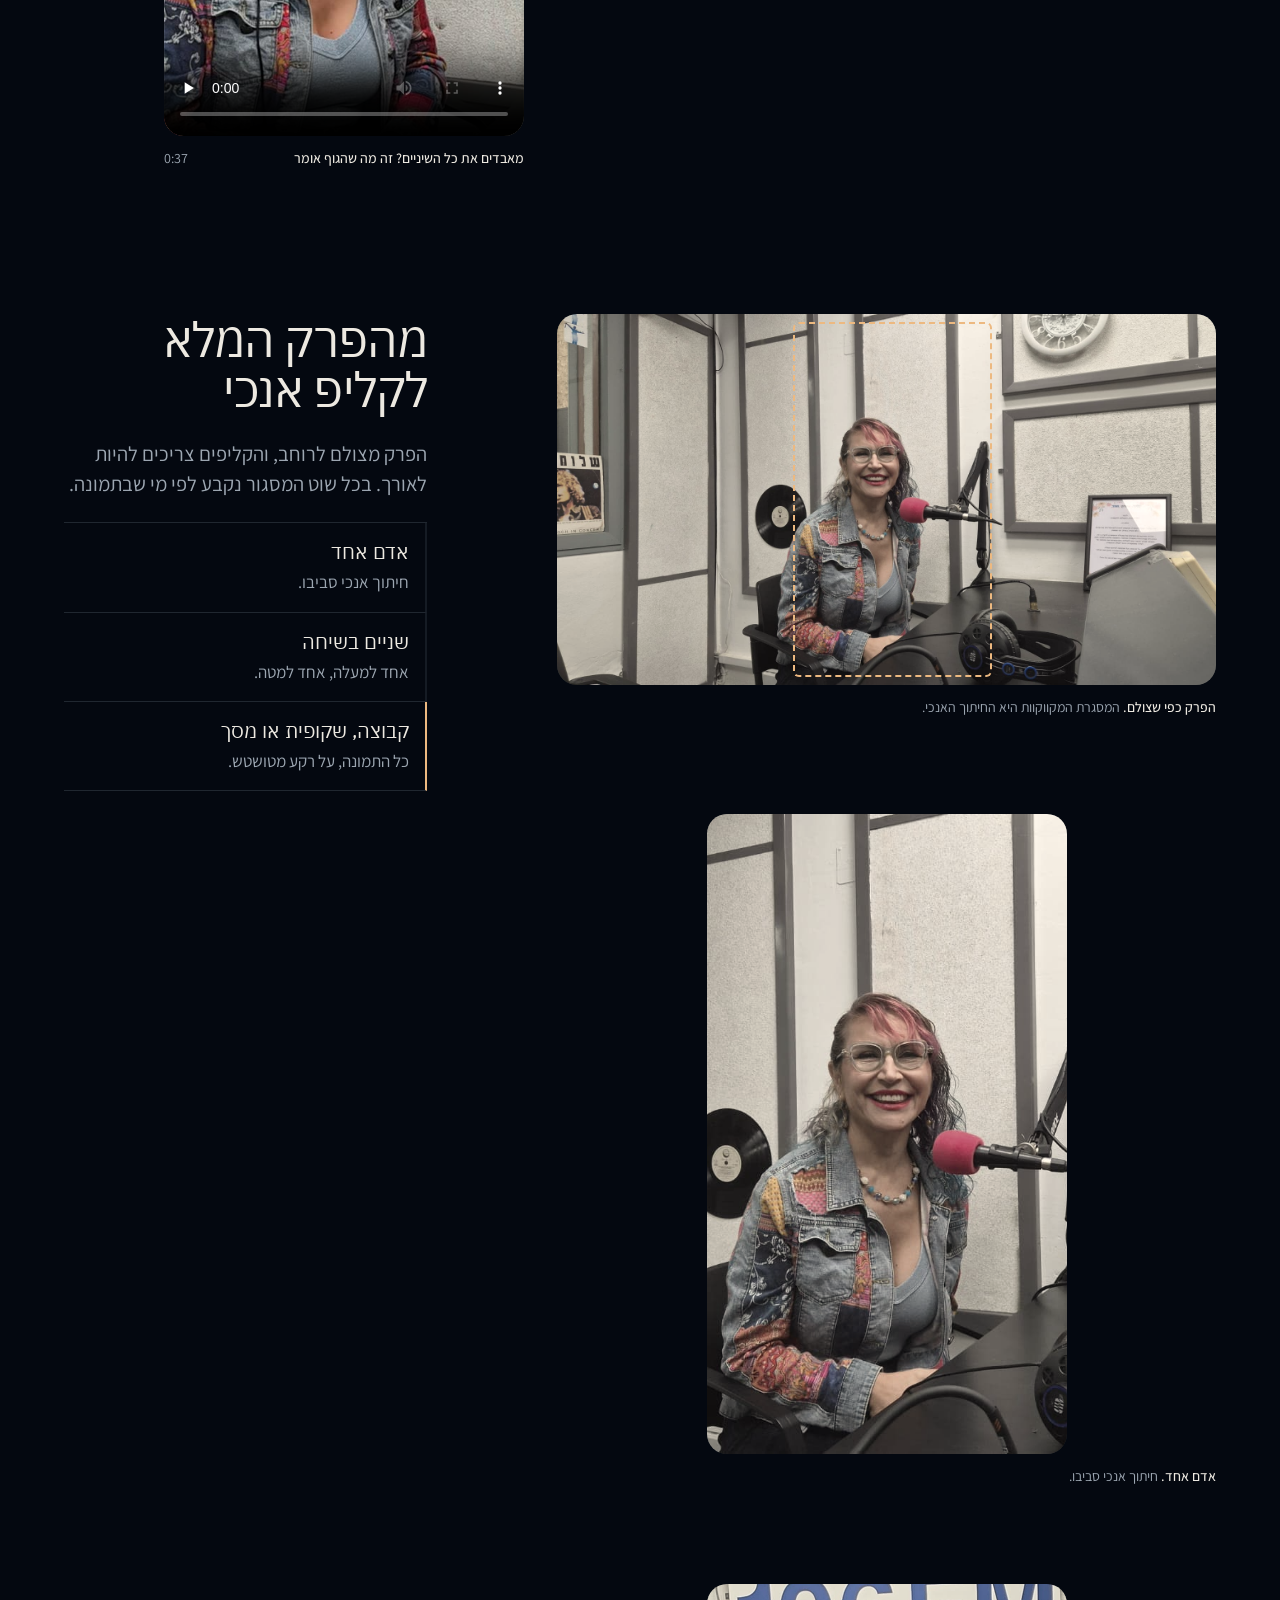
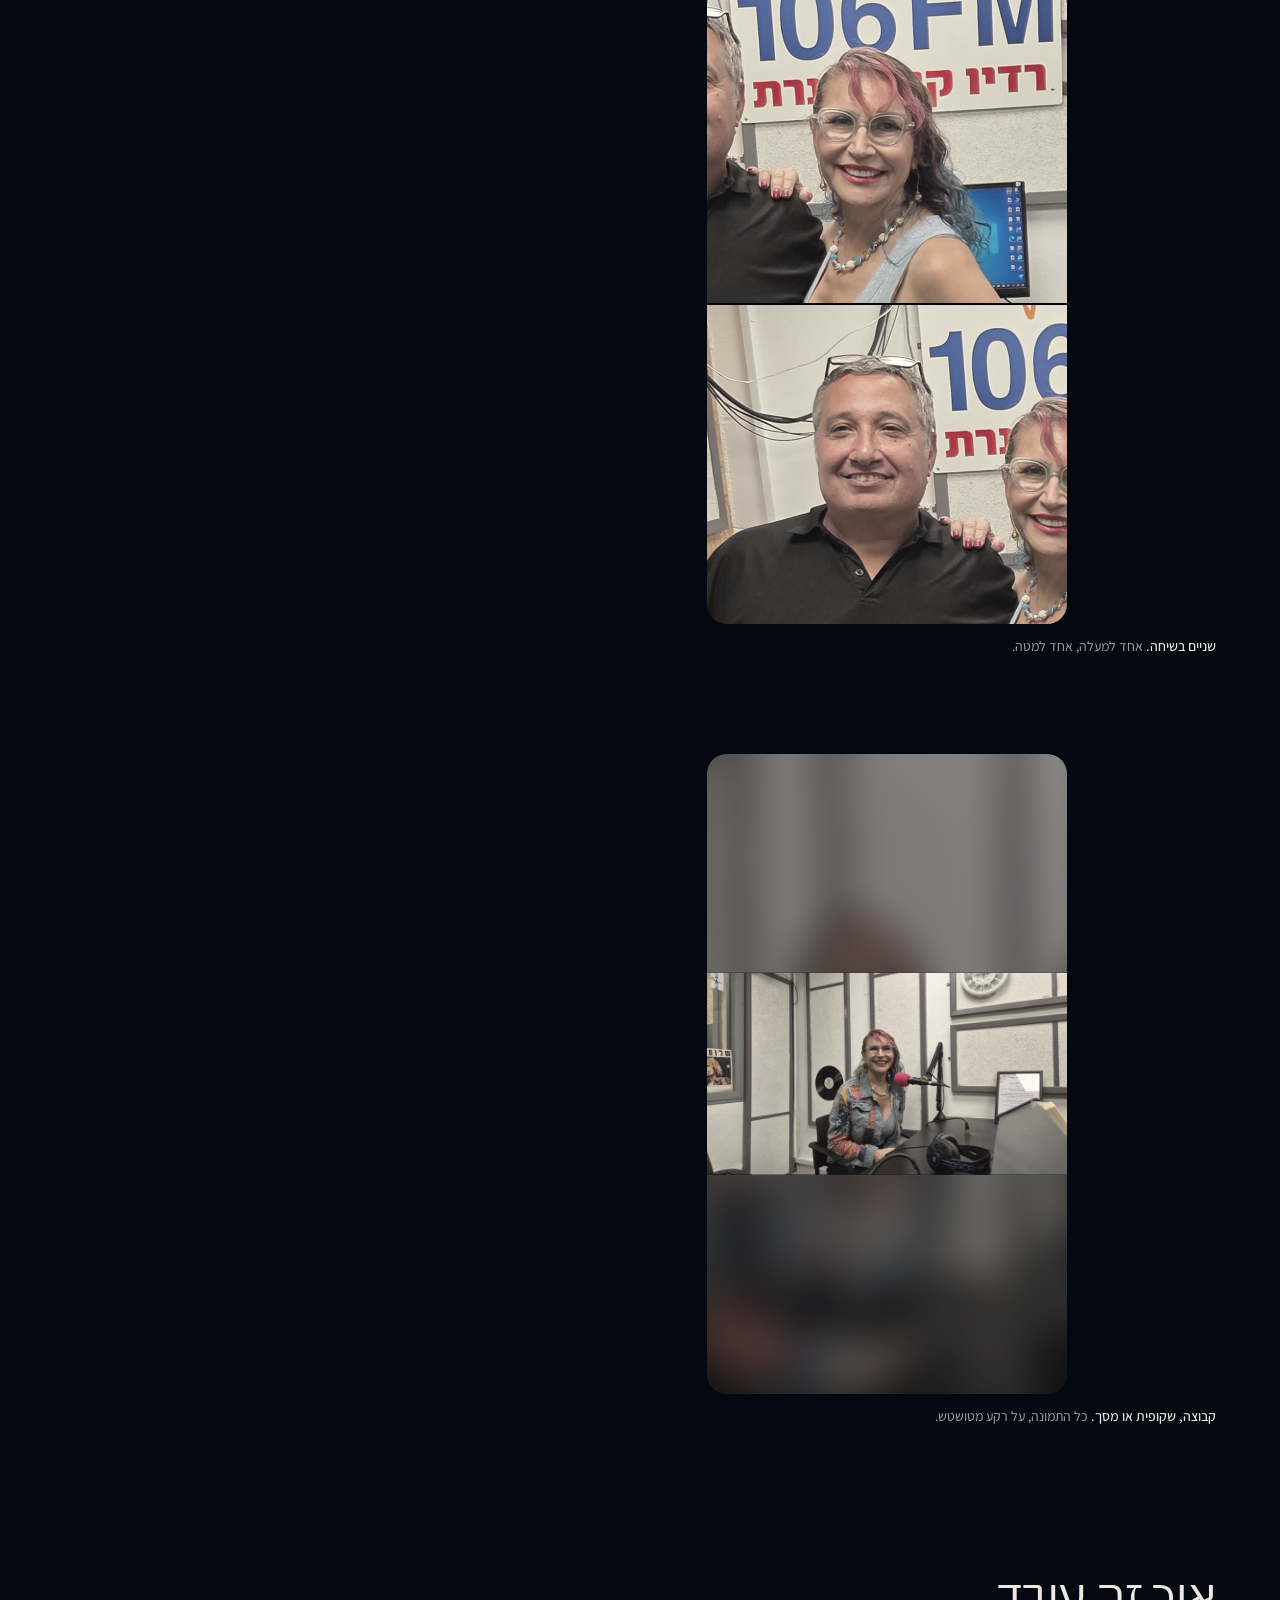
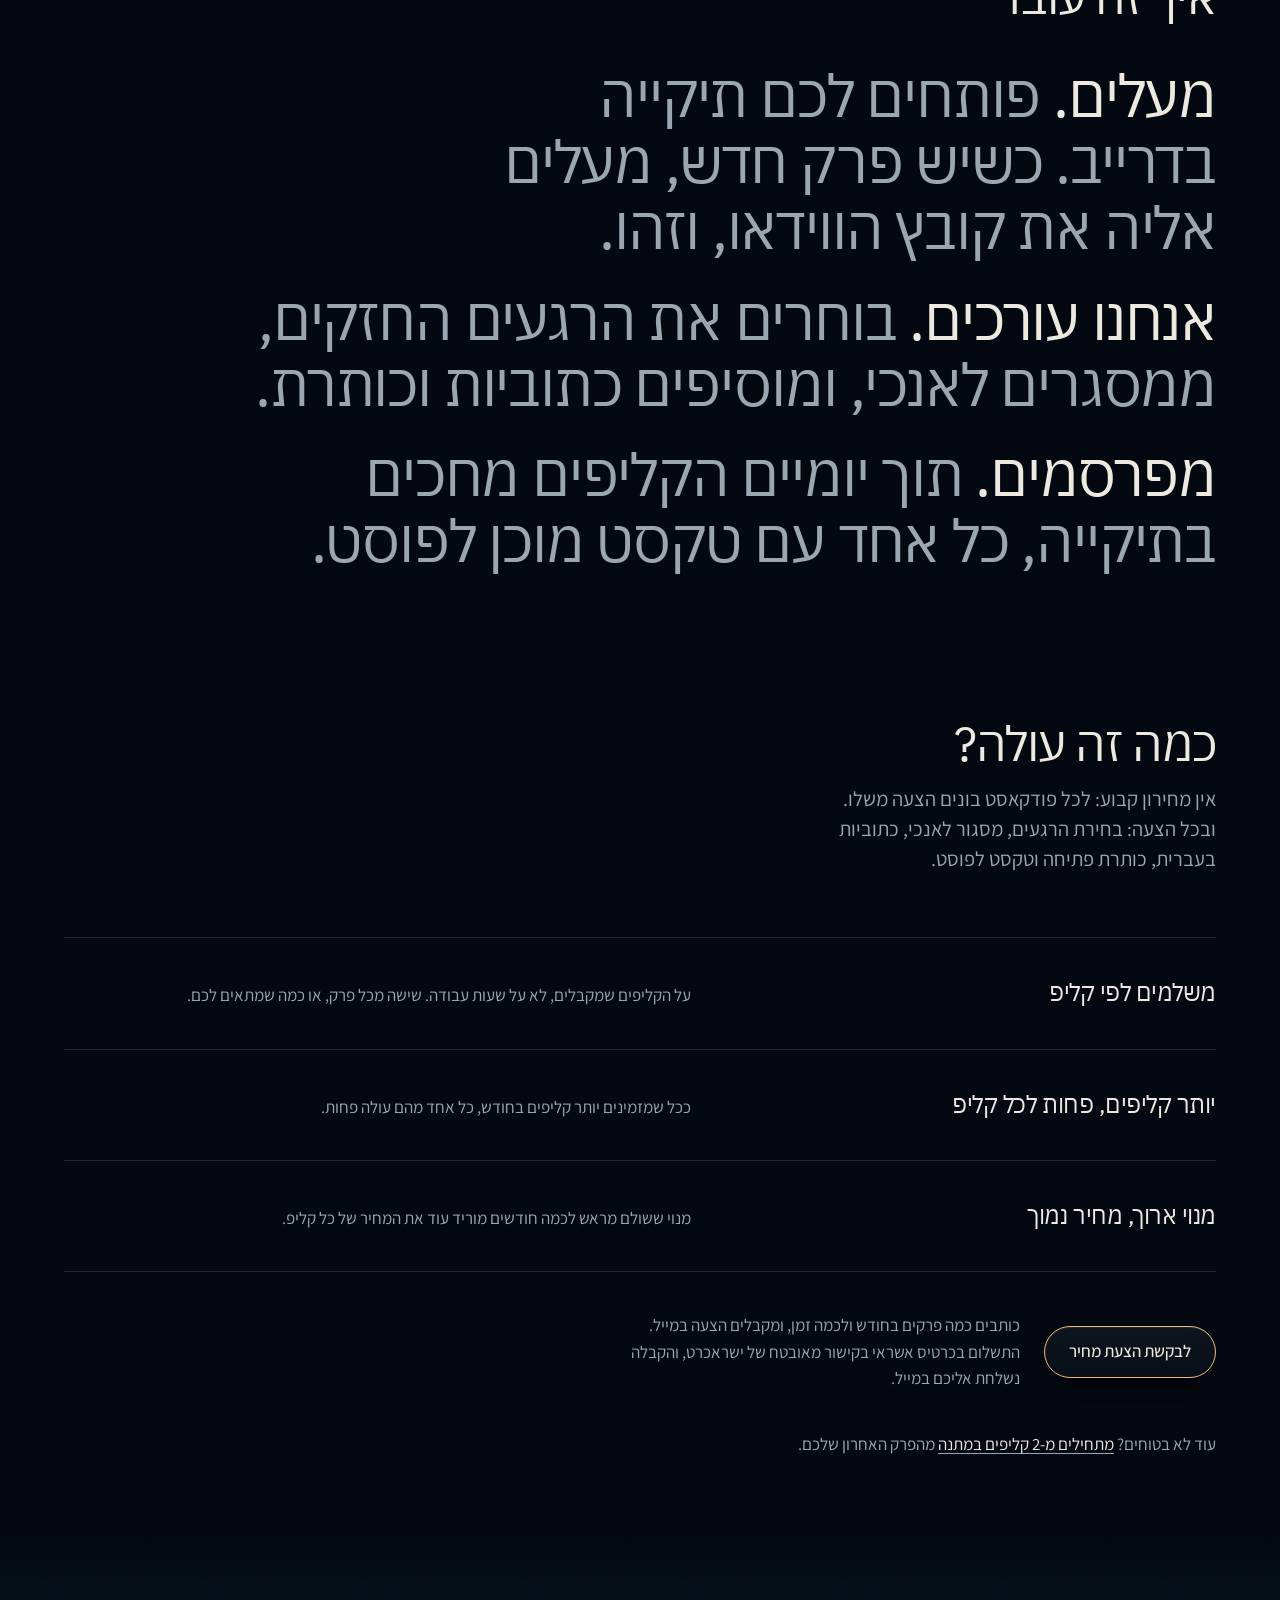
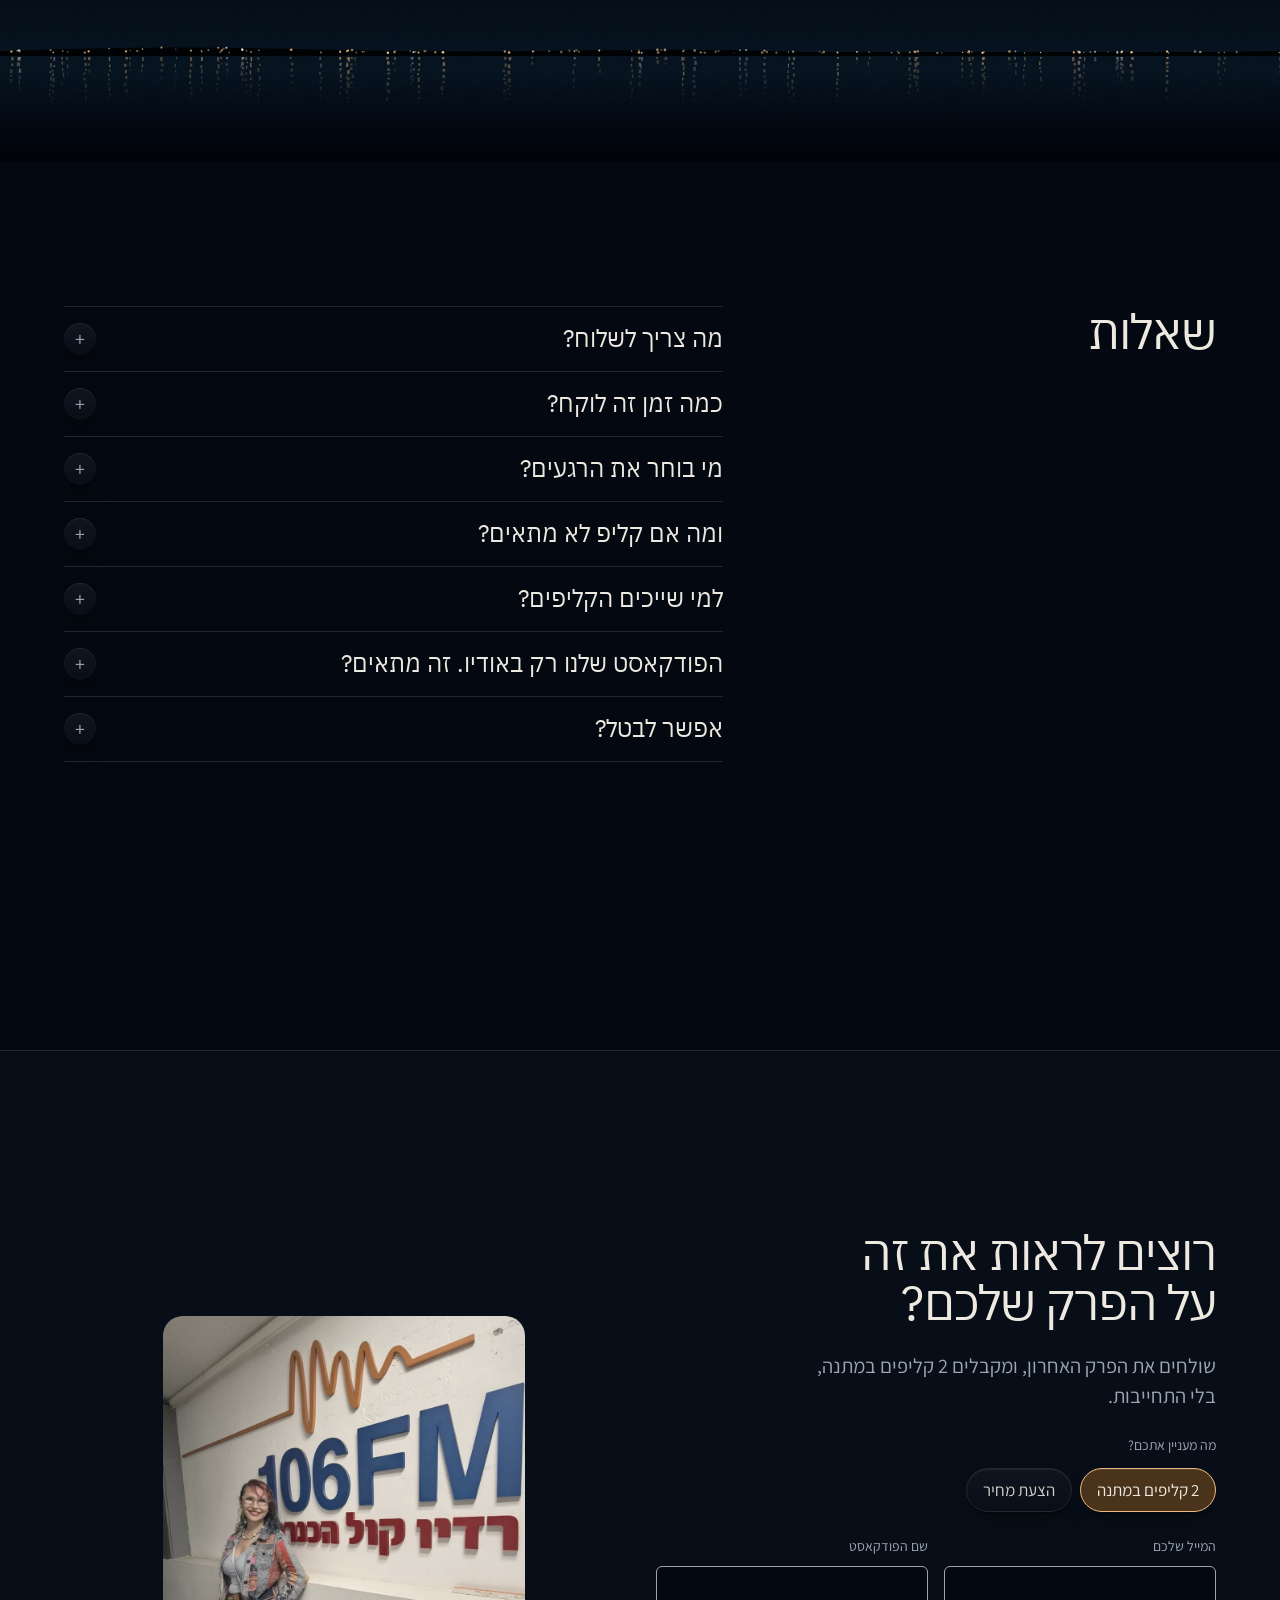
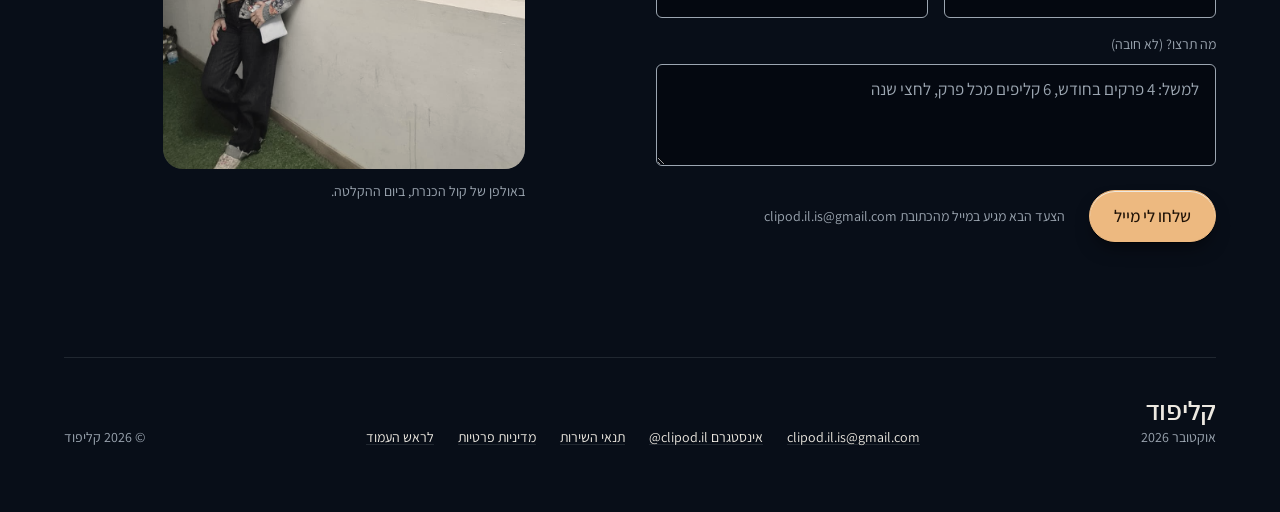
==== commit b599b800: "Spell קליפ with a regular pe Co-Authored-By: Claude Opus 5.5 <noreply@anthropic.com>" ====
--- a/index.html
+++ b/index.html
@@ -174,9 +174,9 @@
       <p class="lede">אין מחירון קבוע: לכל פודקאסט בונים הצעה משלו. ובכל הצעה: בחירת הרגעים, מסגור לאנכי, כתוביות בעברית, כותרת פתיחה וטקסט לפוסט.</p>
     </div>
     <ol class="rules">
-      <li class="rule"><h3>משלמים לפי קליף</h3><p>על הקליפים שמקבלים, לא על שעות עבודה. שישה מכל פרק, או כמה שמתאים לכם.</p></li>
-      <li class="rule"><h3>יותר קליפים, פחות לכל קליף</h3><p>ככל שמזמינים יותר קליפים בחודש, כל אחד מהם עולה פחות.</p></li>
-      <li class="rule"><h3>מנוי ארוך, מחיר נמוך</h3><p>מנוי ששולם מראש לכמה חודשים מוריד עוד את המחיר של כל קליף.</p></li>
+      <li class="rule"><h3>משלמים לפי קליפ</h3><p>על הקליפים שמקבלים, לא על שעות עבודה. שישה מכל פרק, או כמה שמתאים לכם.</p></li>
+      <li class="rule"><h3>יותר קליפים, פחות לכל קליפ</h3><p>ככל שמזמינים יותר קליפים בחודש, כל אחד מהם עולה פחות.</p></li>
+      <li class="rule"><h3>מנוי ארוך, מחיר נמוך</h3><p>מנוי ששולם מראש לכמה חודשים מוריד עוד את המחיר של כל קליפ.</p></li>
     </ol>
     <div class="prices__ask">
       <a class="btn btn--lit" data-quote href="#start">לבקשת הצעת מחיר</a>
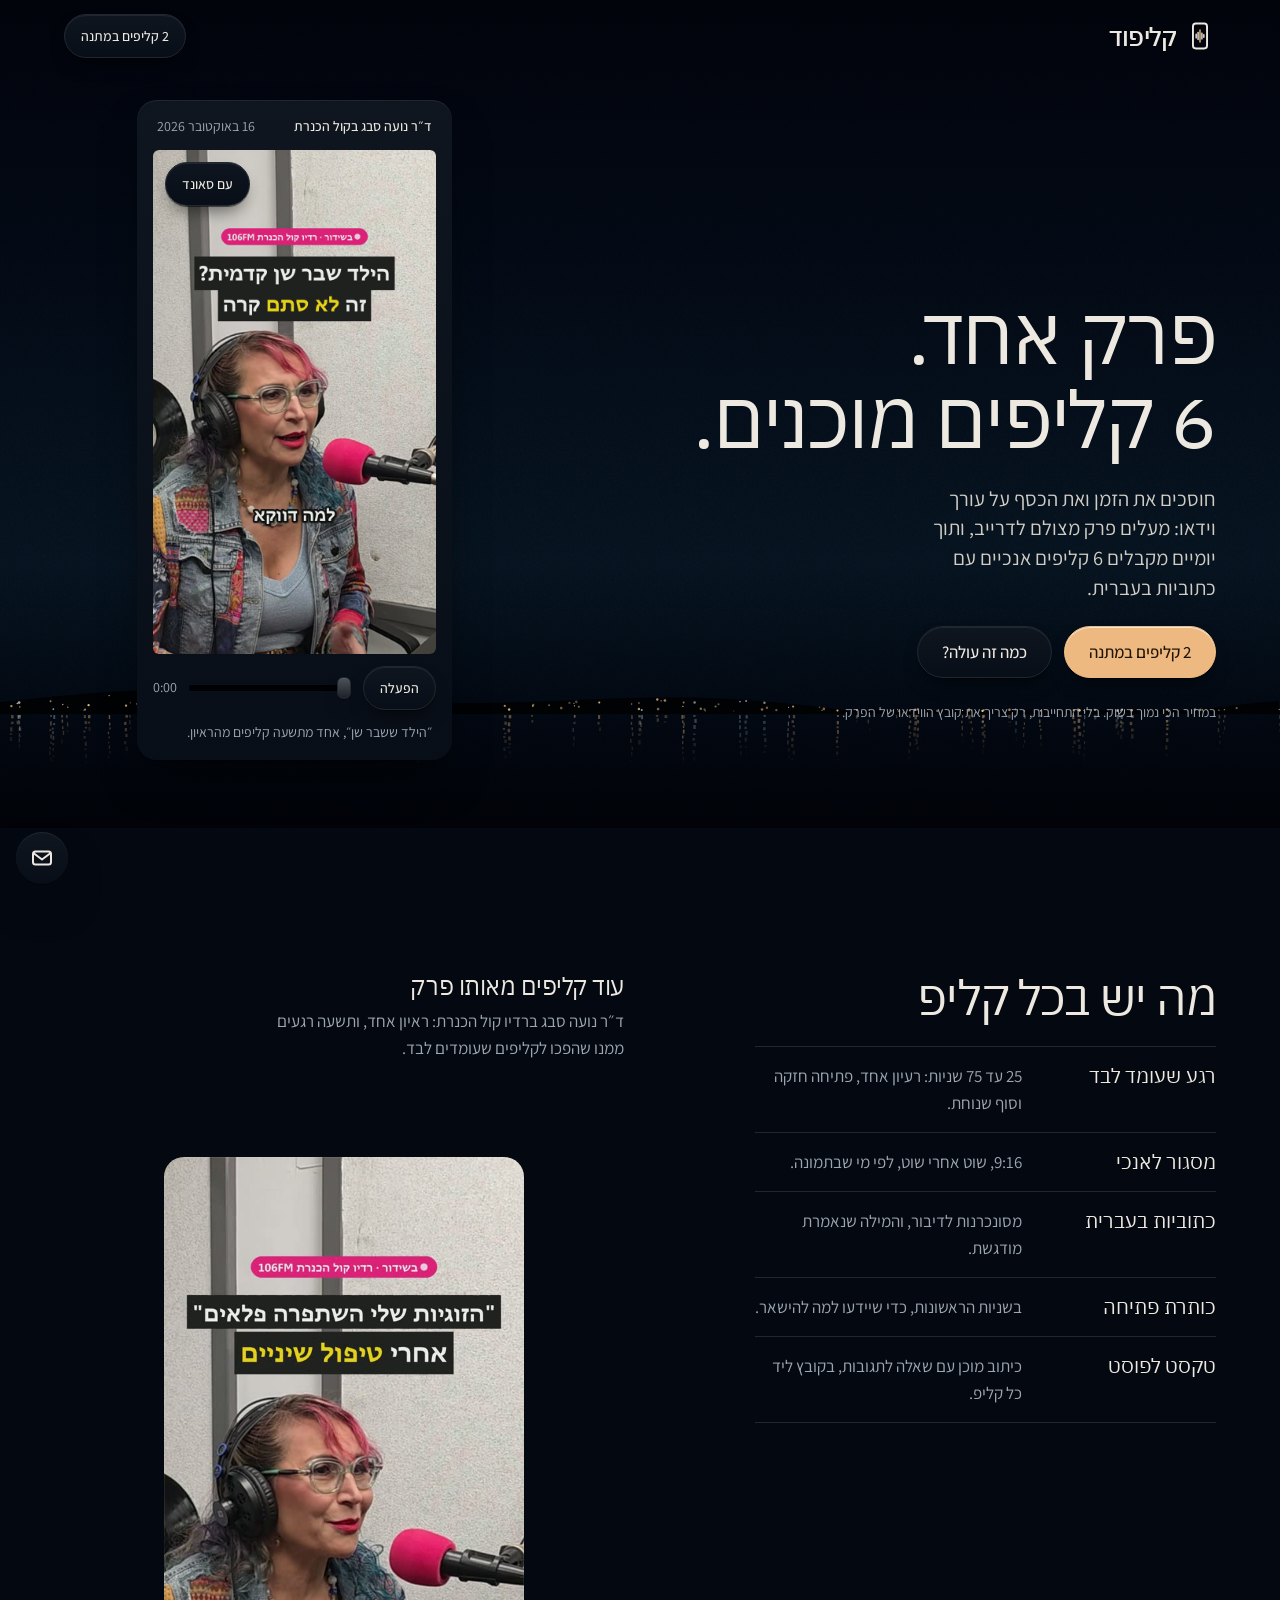
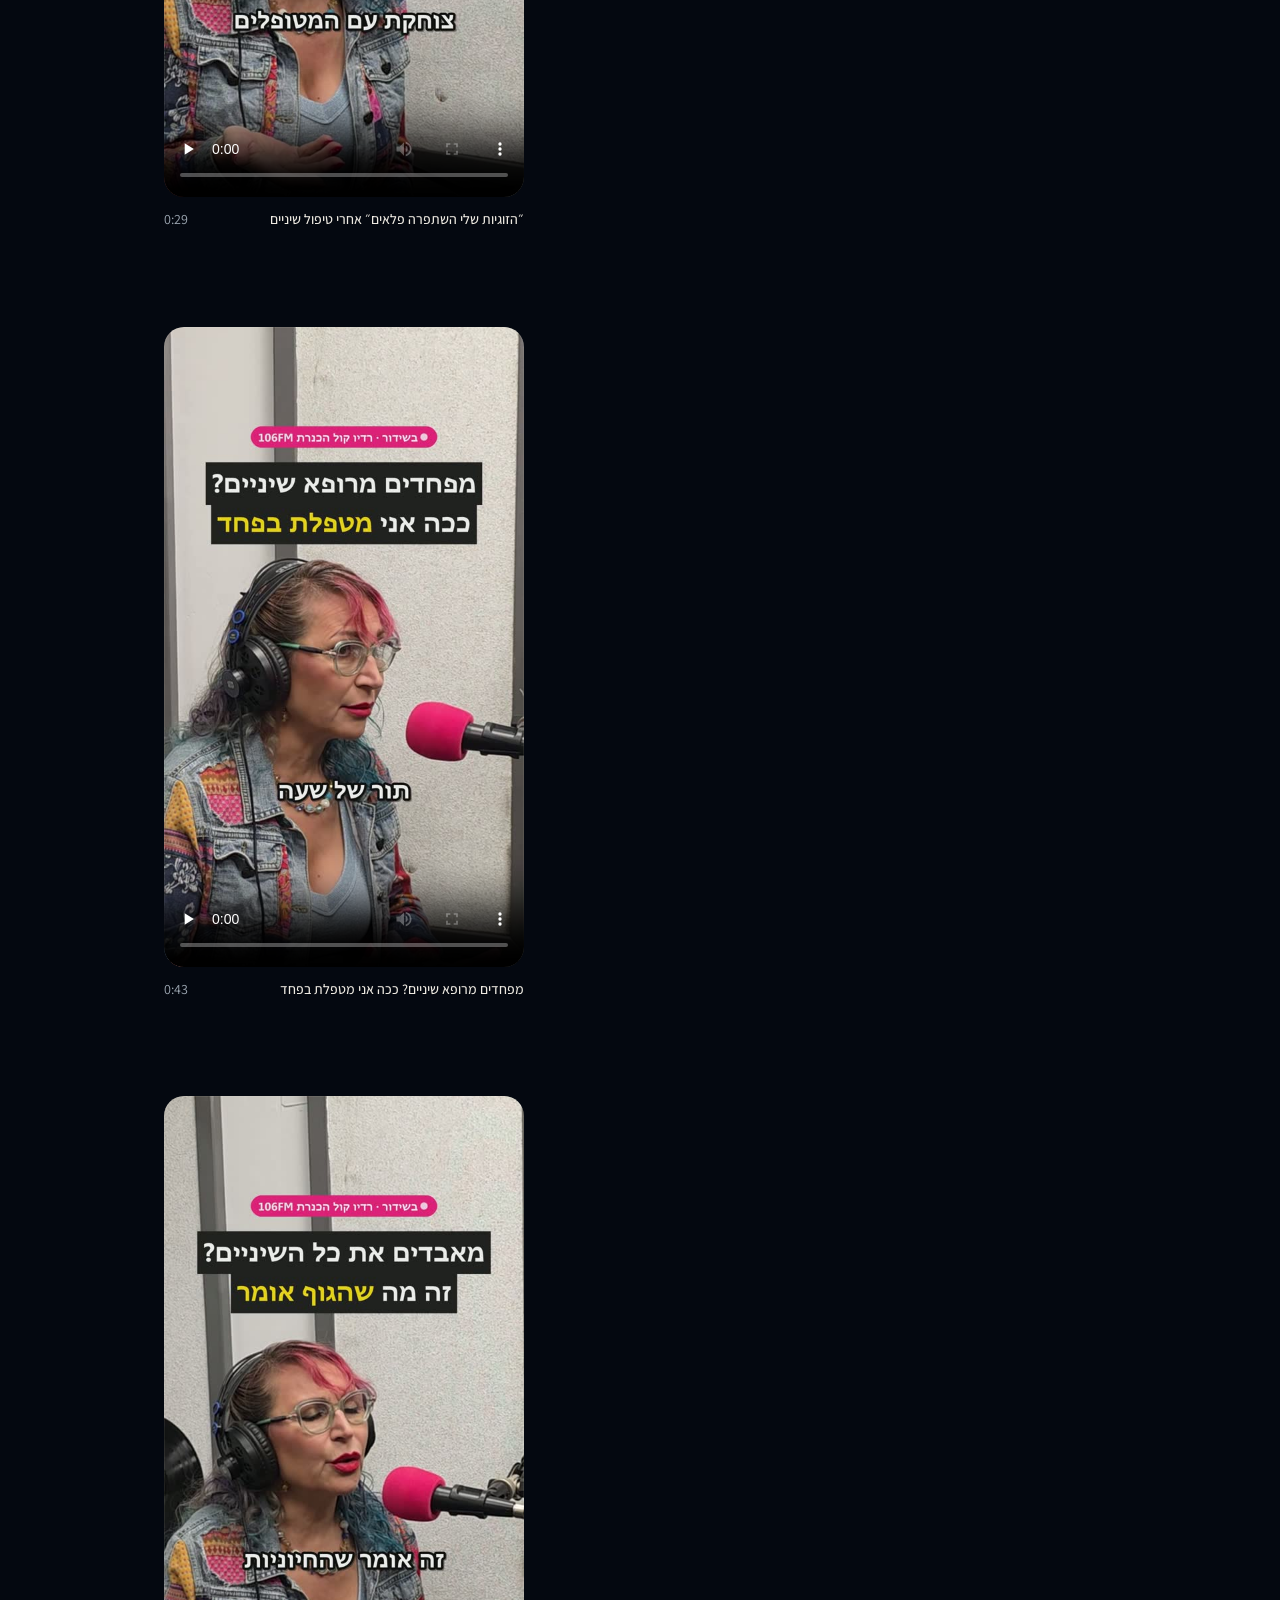
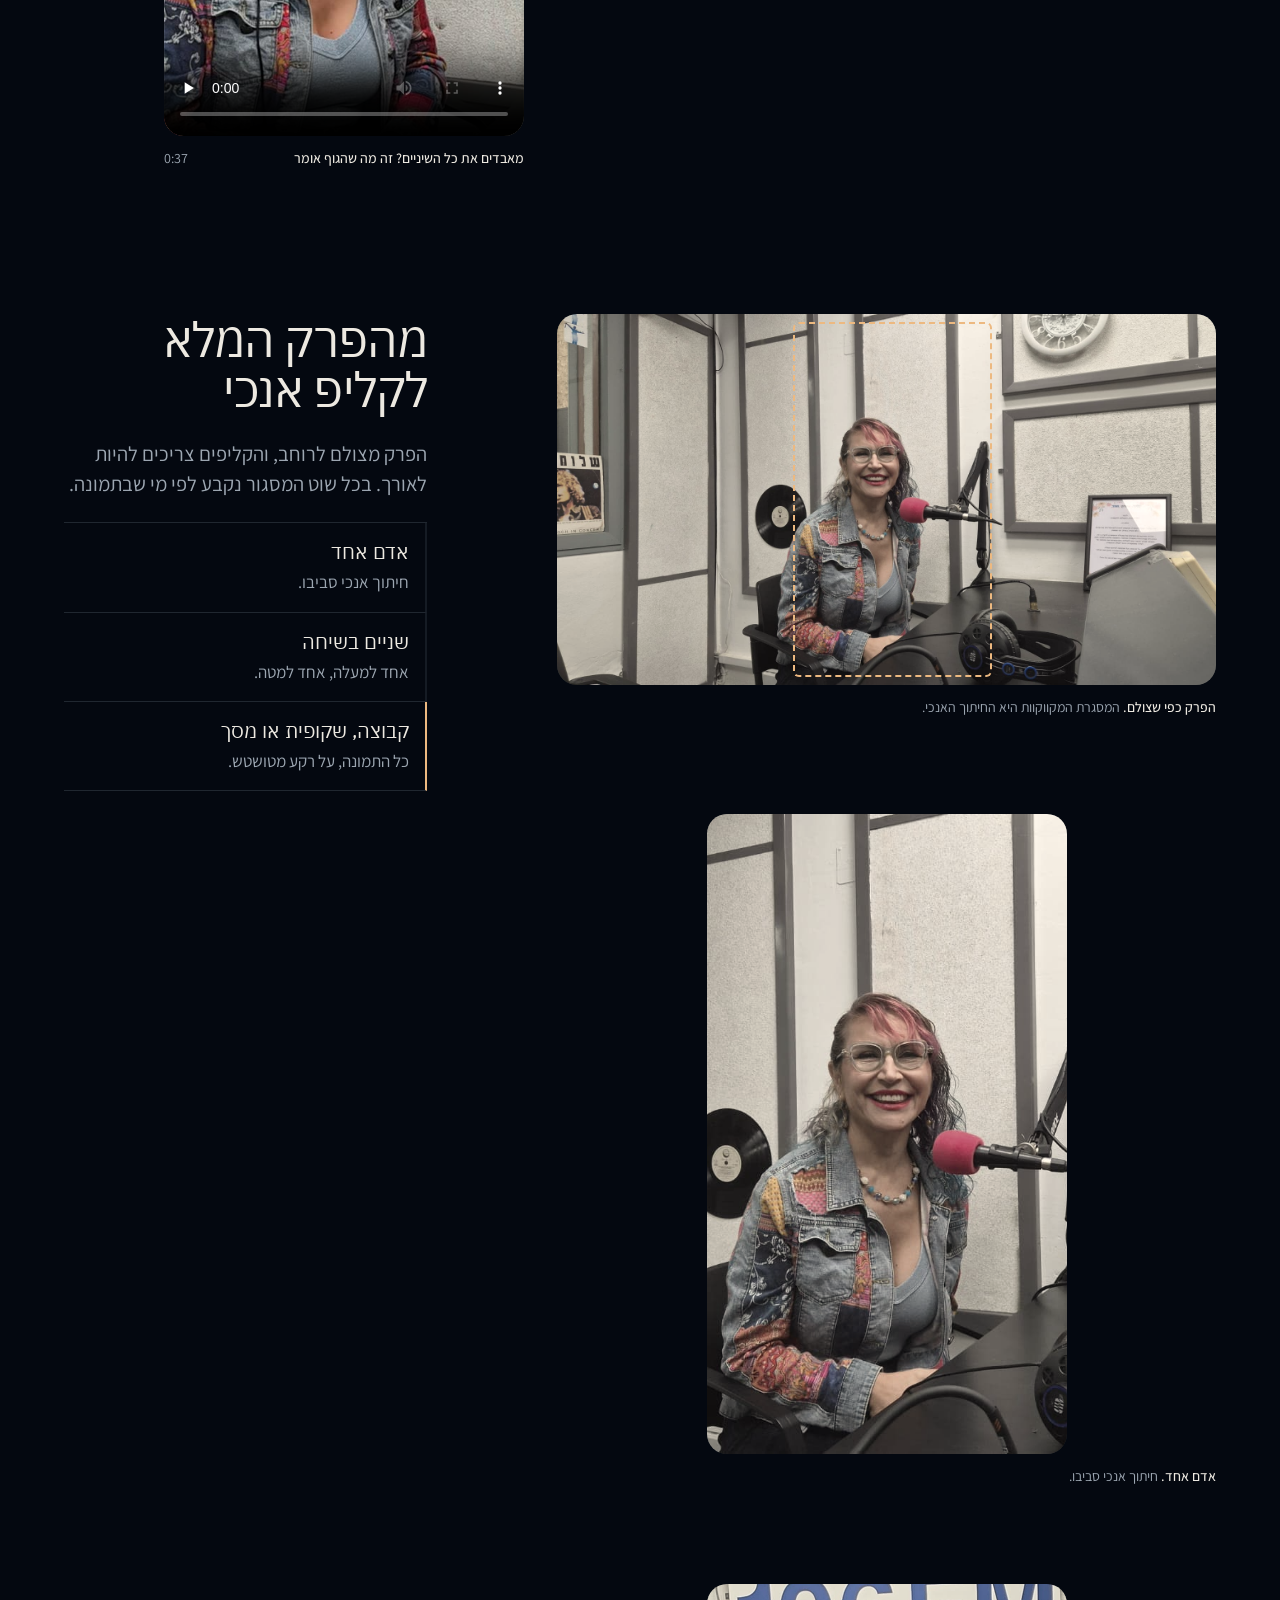
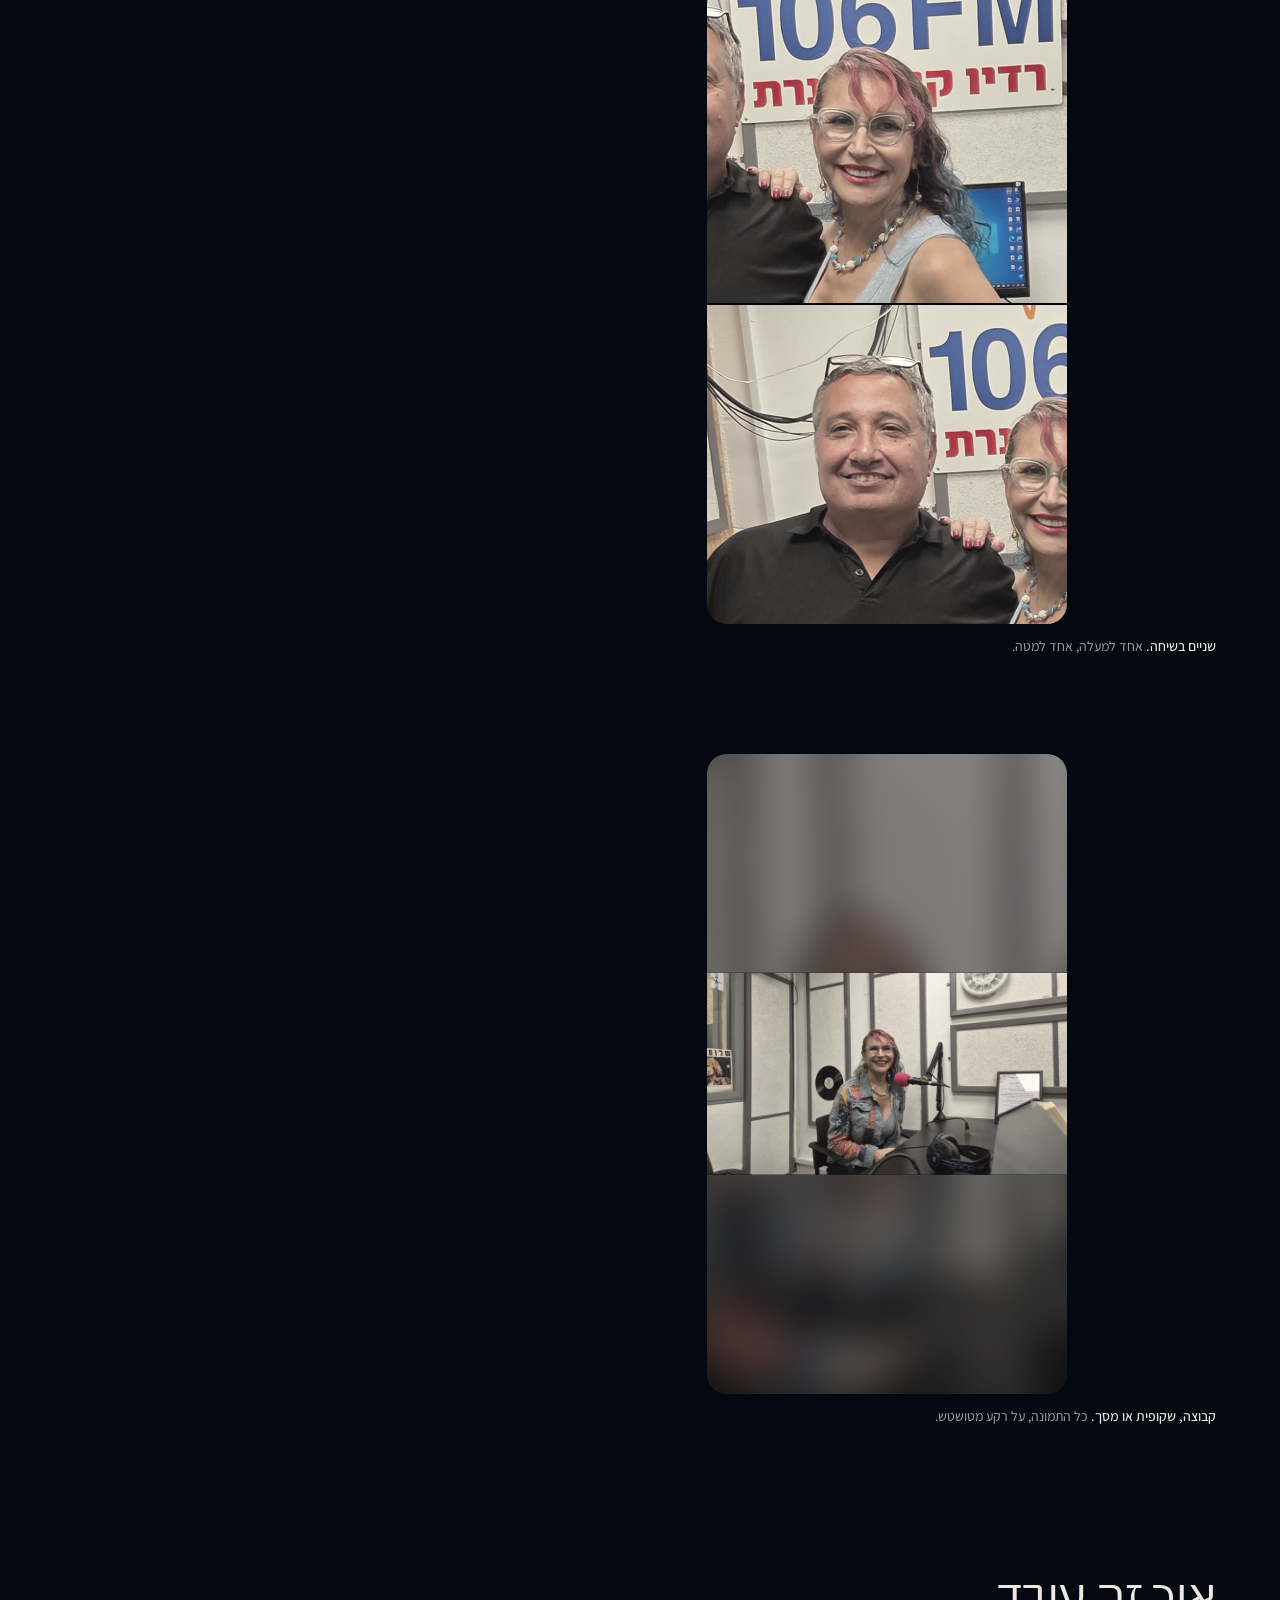
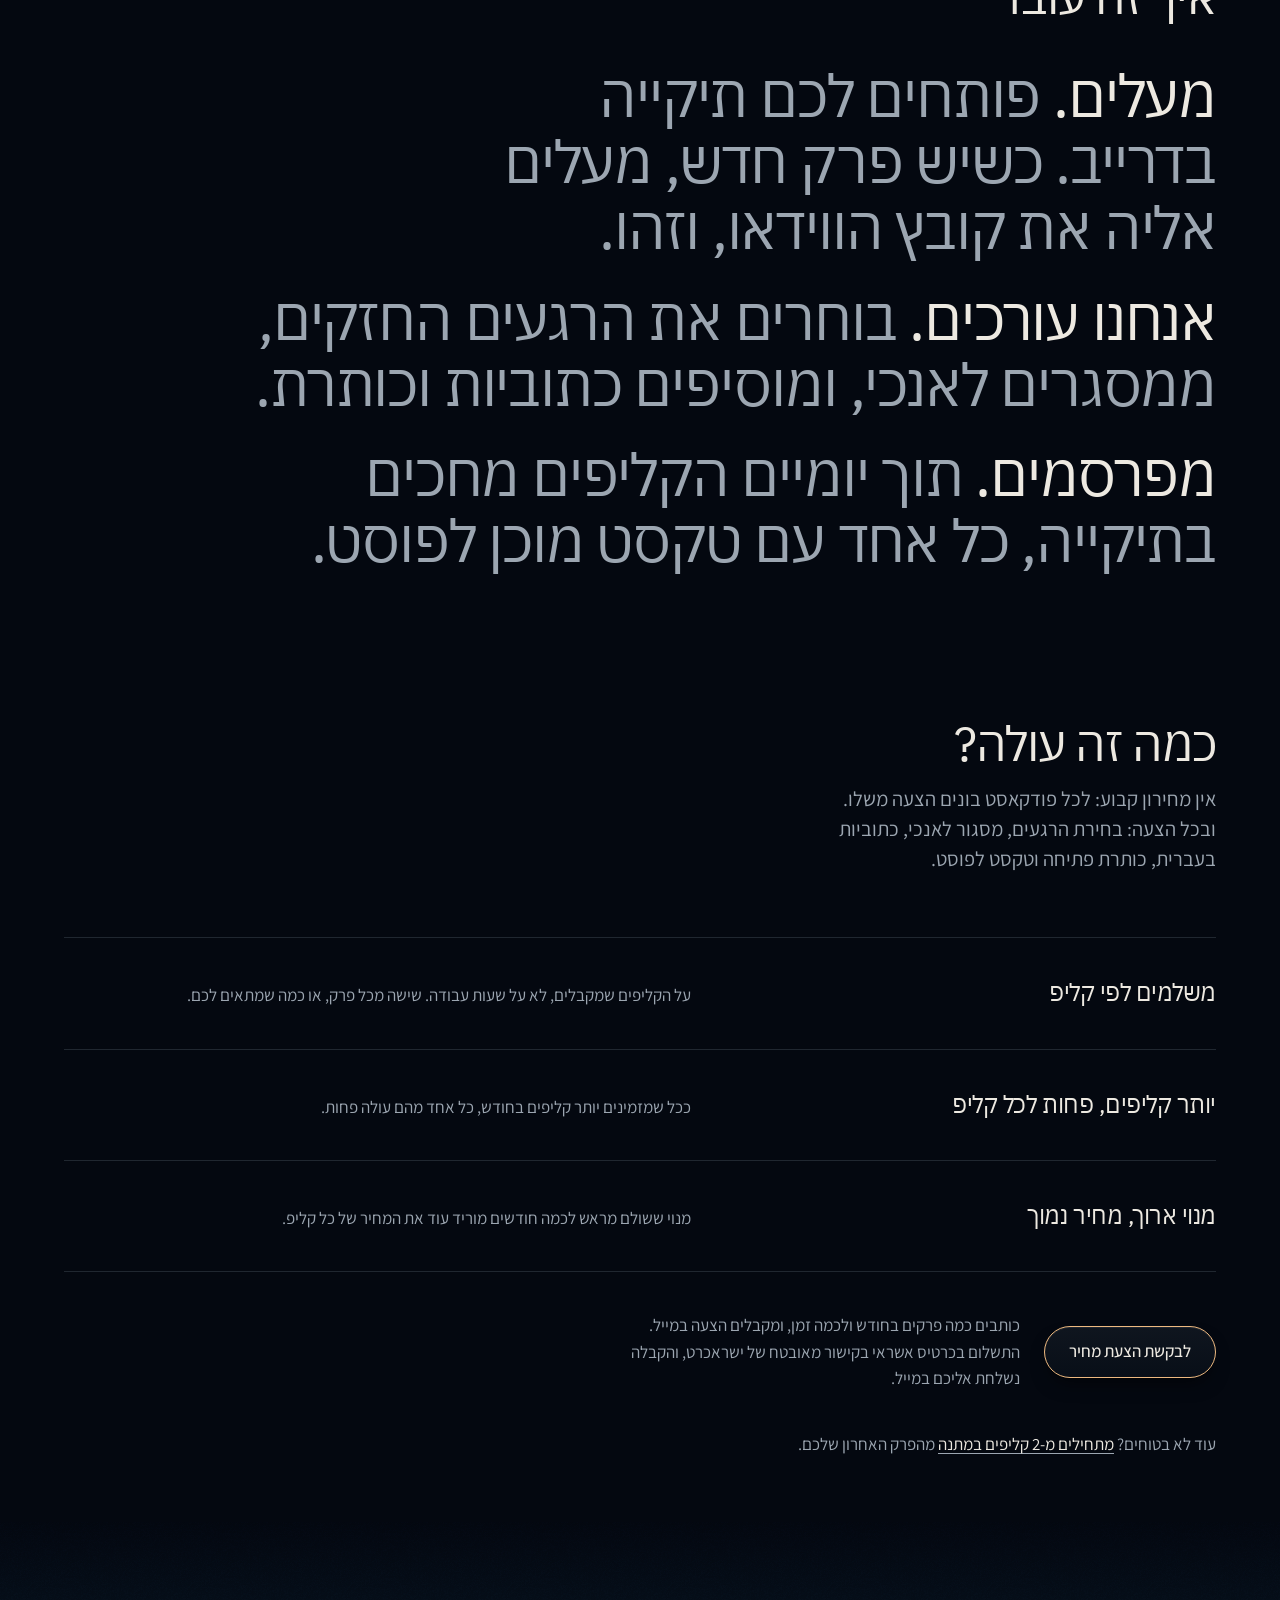
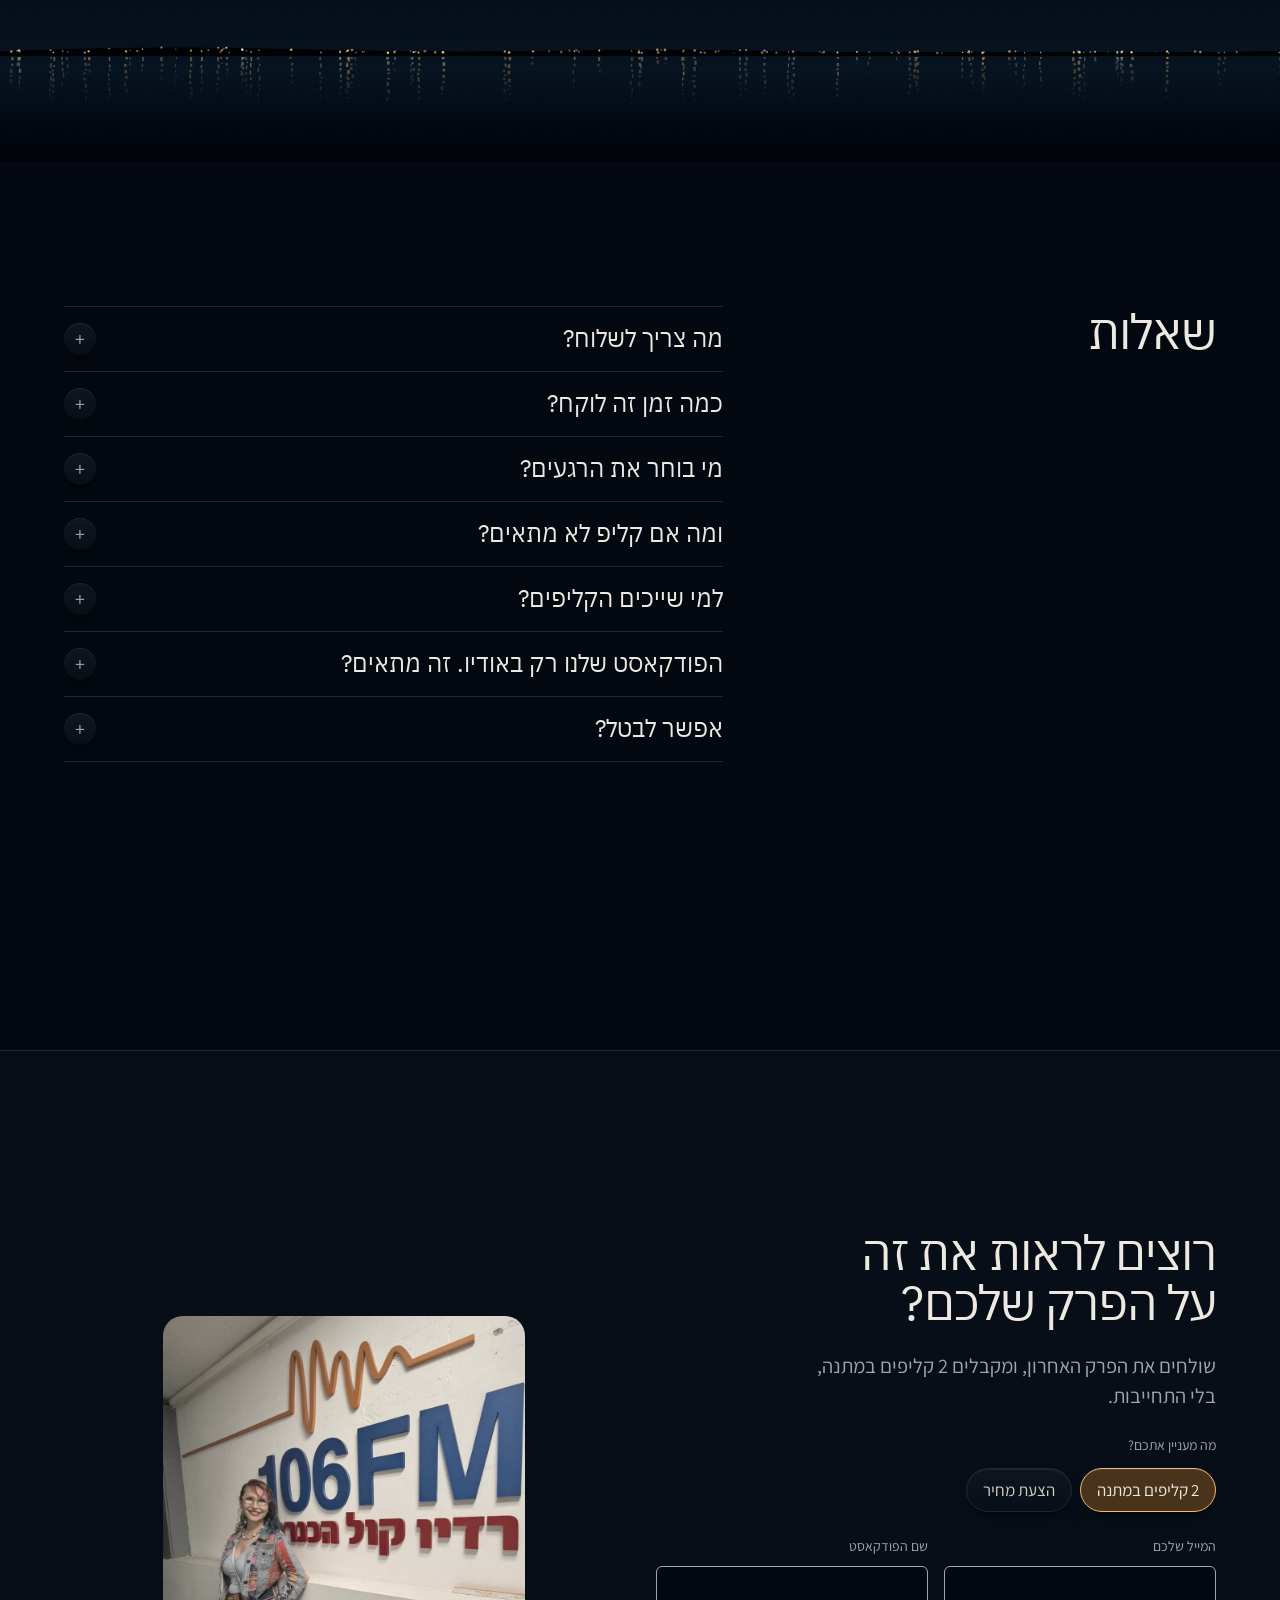
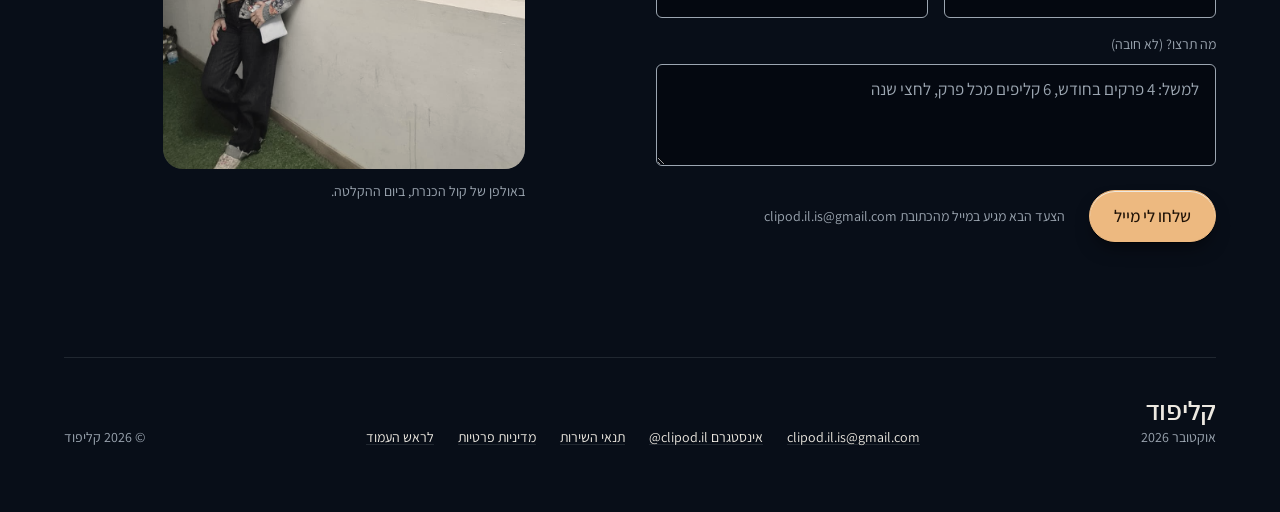
==== commit 16a94525: "Lead with the main message, count visits, and lighten the page - The hero says it: save the time and" ====
--- a/index.html
+++ b/index.html
@@ -3,8 +3,29 @@
 <head>
 <meta charset="utf-8">
 <meta name="viewport" content="width=device-width, initial-scale=1, viewport-fit=cover">
-<title>קליפוד | קליפים מפודקאסטים</title>
-<meta name="description" content="פרק אחד מהפודקאסט, 6 קליפים אנכיים מוכנים לרילס: הרגעים החזקים, מסגור לאנכי, כתוביות בעברית, כותרת פתיחה וטקסט לפוסט. 2 קליפים ראשונים במתנה.">
+<title>עריכת קליפים לפודקאסט | קליפוד: 2 קליפים במתנה</title>
+<meta name="description" content="עריכת קליפים מהפודקאסט שלכם: פרק אחד, 6 קליפים אנכיים מוכנים לרילס, טיקטוק ושורטס, עם כתוביות בעברית, כותרת פתיחה וטקסט לפוסט. במחיר הכי נמוך בשוק, ו-2 קליפים ראשונים במתנה.">
+<link rel="canonical" href="https://itaysebag.github.io/clipod/">
+<script type="application/ld+json">
+{
+  "@context": "https://schema.org",
+  "@type": "Service",
+  "name": "קליפוד: עריכת קליפים לפודקאסט",
+  "serviceType": "עריכת קליפים אנכיים מפודקאסט",
+  "description": "מכל פרק מצולם של הפודקאסט: קליפים אנכיים לרילס, טיקטוק ושורטס, עם כתוביות בעברית, כותרת פתיחה וטקסט לפוסט.",
+  "url": "https://itaysebag.github.io/clipod/",
+  "areaServed": { "@type": "Country", "name": "Israel" },
+  "availableLanguage": "he",
+  "provider": {
+    "@type": "Organization",
+    "name": "קליפוד",
+    "url": "https://itaysebag.github.io/clipod/",
+    "email": "clipod.il.is@gmail.com",
+    "sameAs": ["https://www.instagram.com/clipod.il/"]
+  },
+  "offers": { "@type": "Offer", "description": "2 קליפים ראשונים במתנה", "price": "0", "priceCurrency": "ILS" }
+}
+</script>
 <!-- Link previews (WhatsApp, Facebook) need the full address of the image. -->
 <meta property="og:type" content="website">
 <meta property="og:locale" content="he_IL">
@@ -18,7 +39,7 @@
 <link rel="preconnect" href="https://fonts.googleapis.com">
 <link rel="preconnect" href="https://fonts.gstatic.com" crossorigin>
 <link rel="stylesheet" href="https://fonts.googleapis.com/css2?family=IBM+Plex+Sans+Hebrew:wght@400;500&family=Assistant:wght@400;500&display=swap">
-<link rel="stylesheet" href="style.css">
+<link rel="stylesheet" href="style.css?v=2026-11-22">
 <script>document.documentElement.classList.add('js');</script>
 </head>
 <body>
@@ -48,12 +69,12 @@
   <div class="container hero__body">
     <div class="hero__text">
       <h1>פרק אחד.<br>6 קליפים מוכנים.</h1>
-      <p class="lead">מעלים פרק מצולם לדרייב, ותוך יומיים מקבלים 6 קליפים אנכיים עם כתוביות בעברית.</p>
+      <p class="lead">חוסכים את הזמן ואת הכסף על עורך וידאו: מעלים פרק מצולם לדרייב, ותוך יומיים מקבלים 6 קליפים אנכיים עם כתוביות בעברית.</p>
       <div class="hero__actions">
         <a class="btn btn--primary" data-demo href="#start">2 קליפים במתנה</a>
         <a class="btn" href="#prices">כמה זה עולה?</a>
       </div>
-      <p class="hero__note">בלי התחייבות. רק צריך את קובץ הווידאו של הפרק.</p>
+      <p class="hero__note">במחיר הכי נמוך בשוק. בלי התחייבות, רק צריך את קובץ הווידאו של הפרק.</p>
     </div>
 
     <figure class="deck hero__deck">
@@ -96,18 +117,21 @@
         <h3 id="samples-h">עוד קליפים מאותו פרק</h3>
         <p>ד״ר נועה סבג ברדיו קול הכנרת: ראיון אחד, ותשעה רגעים ממנו שהפכו לקליפים שעומדים לבד.</p>
       </div>
-      <figure class="clip">
-        <video src="clips/relationship.mp4" poster="img/relationship.jpg" playsinline controls preload="none" aria-label="״הזוגיות שלי השתפרה פלאים״ אחרי טיפול שיניים"></video>
-        <figcaption><b>״הזוגיות שלי השתפרה פלאים״ אחרי טיפול שיניים</b><span class="num">0:29</span></figcaption>
-      </figure>
-      <figure class="clip">
-        <video src="clips/fear.mp4" poster="img/fear.jpg" playsinline controls preload="none" aria-label="מפחדים מרופא שיניים? ככה אני מטפלת בפחד"></video>
-        <figcaption><b>מפחדים מרופא שיניים? ככה אני מטפלת בפחד</b><span class="num">0:43</span></figcaption>
-      </figure>
-      <figure class="clip">
-        <video src="clips/all-teeth.mp4" poster="img/all-teeth.jpg" playsinline controls preload="none" aria-label="מאבדים את כל השיניים? זה מה שהגוף אומר"></video>
-        <figcaption><b>מאבדים את כל השיניים? זה מה שהגוף אומר</b><span class="num">0:37</span></figcaption>
-      </figure>
+      <!-- On a phone the three clips sit side by side and swipe, instead of three screens of scrolling. -->
+      <div class="clips-row" role="group" aria-label="עוד שלושה קליפים מאותו פרק">
+        <figure class="clip">
+          <video src="clips/relationship.mp4" poster="img/relationship.jpg" playsinline controls preload="none" aria-label="״הזוגיות שלי השתפרה פלאים״ אחרי טיפול שיניים"></video>
+          <figcaption><b>״הזוגיות שלי השתפרה פלאים״ אחרי טיפול שיניים</b><span class="num">0:29</span></figcaption>
+        </figure>
+        <figure class="clip">
+          <video src="clips/fear.mp4" poster="img/fear.jpg" playsinline controls preload="none" aria-label="מפחדים מרופא שיניים? ככה אני מטפלת בפחד"></video>
+          <figcaption><b>מפחדים מרופא שיניים? ככה אני מטפלת בפחד</b><span class="num">0:43</span></figcaption>
+        </figure>
+        <figure class="clip">
+          <video src="clips/all-teeth.mp4" poster="img/all-teeth.jpg" playsinline controls preload="none" aria-label="מאבדים את כל השיניים? זה מה שהגוף אומר"></video>
+          <figcaption><b>מאבדים את כל השיניים? זה מה שהגוף אומר</b><span class="num">0:37</span></figcaption>
+        </figure>
+      </div>
     </div>
   </div>
 </section>
@@ -228,6 +252,7 @@
           <div class="field field--wide"><label for="f-details">מה תרצו? (לא חובה)</label><textarea id="f-details" name="details" rows="3" maxlength="1000" placeholder="למשל: 4 פרקים בחודש, 6 קליפים מכל פרק, לחצי שנה"></textarea></div>
         </div>
         <input class="visually-hidden" type="text" name="website" tabindex="-1" autocomplete="off" aria-hidden="true">
+        <input type="hidden" name="src" value="">
         <div class="start__send">
           <button class="btn btn--primary" type="submit">שלחו לי מייל</button>
           <p class="start__note">הצעד הבא מגיע במייל מהכתובת <span class="ltr">clipod.il.is@gmail.com</span></p>
@@ -255,6 +280,8 @@
   </div>
 </footer>
 
+<!-- Phones only: once the hero's buttons scroll away, the offer stays one tap away until the form is on screen. -->
+<a class="dock btn btn--primary" data-demo href="#start" aria-hidden="true" tabindex="-1">2 קליפים במתנה</a>
 <a class="contact" data-ask href="mailto:clipod.il.is@gmail.com" aria-label="שליחת מייל לקליפוד">
   <svg viewBox="0 0 24 24" fill="none" stroke="currentColor" stroke-width="2" stroke-linejoin="round" aria-hidden="true" focusable="false">
     <rect x="3" y="5.5" width="18" height="13" rx="2.5"/>
@@ -287,6 +314,45 @@
   document.querySelectorAll('[data-demo]').forEach(function (a) { a.addEventListener('click', function (e) { toForm(e, 'demo'); }); });
   document.querySelectorAll('[data-quote]').forEach(function (a) { a.addEventListener('click', function (e) { toForm(e, 'quote'); }); });
   document.querySelectorAll('[data-ask]').forEach(function (a) { a.href = mail('שאלה על קליפוד'); });
+
+  // Where the visit came from: the ?src= on the link we posted (src=post, igbio, groups, email...), else the site that
+  // sent it. One beacon per visit to the form script, which counts it (no cookies, nothing about the person), and the
+  // same source goes with the form, so each lead shows where it came from.
+  var src = (function () {
+    var qs = new URLSearchParams(location.search);
+    var q = qs.get('src') || qs.get('utm_source');
+    if (q) return q.toLowerCase().replace(/[^a-z0-9_-]/g, '').slice(0, 24) || 'direct';
+    var h = ''; try { h = document.referrer ? new URL(document.referrer).hostname : ''; } catch (e) {}
+    if (!h || h === location.hostname) return 'direct';
+    if (/instagram\./.test(h)) return 'instagram';
+    if (/facebook\.|fb\.com/.test(h)) return 'facebook';
+    if (/google\./.test(h)) return 'google';
+    return h.replace(/^www\./, '').replace(/[^a-z0-9_-]/g, '-').slice(0, 24);
+  })();
+  form.src.value = src;
+  try {
+    if (location.hostname.endsWith('github.io') && !navigator.webdriver && !sessionStorage.getItem('clipod-visit') && navigator.sendBeacon) {
+      var ref = ''; try { ref = document.referrer ? new URL(document.referrer).hostname : ''; } catch (e) {}
+      navigator.sendBeacon(CONFIG.endpoint, new URLSearchParams({ t: 'visit', src: src, ref: ref, path: location.pathname,
+        m: window.matchMedia('(max-width: 40rem)').matches ? '1' : '0' }));
+      sessionStorage.setItem('clipod-visit', '1');
+    }
+  } catch (e) {}
+
+  // The phone dock: shown while neither the hero's buttons nor the form are on screen.
+  var dock = document.querySelector('.dock');
+  if (dock && 'IntersectionObserver' in window) {
+    var seen = new Map();
+    var io = new IntersectionObserver(function (entries) {
+      entries.forEach(function (en) { seen.set(en.target, en.isIntersecting); });
+      var on = !Array.from(seen.values()).some(Boolean);
+      dock.classList.toggle('is-on', on);
+      dock.setAttribute('aria-hidden', on ? 'false' : 'true');
+      dock.tabIndex = on ? 0 : -1;
+    });
+    io.observe(document.querySelector('.hero__actions'));
+    io.observe(form);
+  }
 
   // The form: the script emails the visitor the next step. "An email is waiting" shows only once it answered ok.
   form.dataset.endpoint = CONFIG.endpoint;
--- a/style.css
+++ b/style.css
@@ -114,6 +114,7 @@
 .clip video { width: min(100%, 360px); aspect-ratio: 9 / 16; object-fit: cover; border-radius: var(--radius-card); background: var(--color-water); outline: 1px solid var(--outline-photo); outline-offset: -1px; }
 .clip figcaption { width: min(100%, 360px); display: flex; justify-content: space-between; gap: var(--space-md); font-size: var(--text-sm); color: var(--color-muted); }
 .clip figcaption b { font-weight: 500; color: var(--color-ink); }
+.clips-row { display: contents; }
 .flow-head { display: grid; gap: var(--space-xs); }
 .flow-head h3 { max-width: 24ch; }
 .flow-head p { color: var(--color-muted); max-width: 46ch; }
@@ -218,6 +219,14 @@
 .contact:focus-visible { outline: 2px solid var(--color-focus); outline-offset: 3px; }
 @media (prefers-reduced-motion: reduce) { .contact { transition: color var(--dur-short) linear; } .contact:active { transform: none; } .cases li { transition: none; } }
 
+/* The phone dock: the offer, one tap away, beside the mail button. Desktop keeps the hero and the close for that. */
+.dock { display: none; }
+@media (max-width: 40rem) {
+  .dock { display: inline-flex; position: fixed; z-index: var(--z-sticky); bottom: calc(var(--space-md) + env(safe-area-inset-bottom, 0px)); inset-inline-start: var(--space-md); inset-inline-end: calc(var(--space-md) + 52px + var(--space-sm)); opacity: 0; transform: translateY(12px); pointer-events: none; transition: opacity var(--dur-short) var(--ease-out), transform var(--dur-short) var(--ease-out); }
+  .dock.is-on { opacity: 1; transform: none; pointer-events: auto; }
+}
+@media (max-width: 40rem) and (prefers-reduced-motion: reduce) { .dock { transition: opacity var(--dur-short) linear; transform: none; } }
+
 /* ---------- the legal pages ---------- */
 
 .doc { max-width: 720px; display: grid; gap: var(--space-md); padding-block: var(--space-2xl) var(--space-3xl); }
@@ -240,6 +249,10 @@
   .stack__pane { position: static; padding-block-end: var(--space-lg); }
   .stack--a .stack__pane, .stack--a .stack__flow, .stack--b .stack__pane, .stack--b .stack__flow { grid-column: 1 / -1; grid-row: auto; }
   .stack__flow { gap: var(--space-2xl); }
+  /* The three extra clips: a row that swipes, each clip most of the screen wide, the next one peeking in. */
+  .clips-row { display: flex; gap: var(--space-md); overflow-x: auto; scroll-snap-type: x mandatory; overscroll-behavior-x: contain; margin-inline: calc(-1 * var(--space-md)); padding-inline: var(--space-md); padding-block-end: var(--space-xs); scrollbar-width: none; }
+  .clips-row::-webkit-scrollbar { display: none; }
+  .clips-row .clip { flex: 0 0 min(78%, 320px); scroll-snap-align: center; }
   .rule { grid-template-columns: minmax(0, 1fr); row-gap: var(--space-xs); }
   .faq-head, .faq { grid-column: 1 / -1; }
   .faq-head { margin-block-end: var(--space-xl); }
